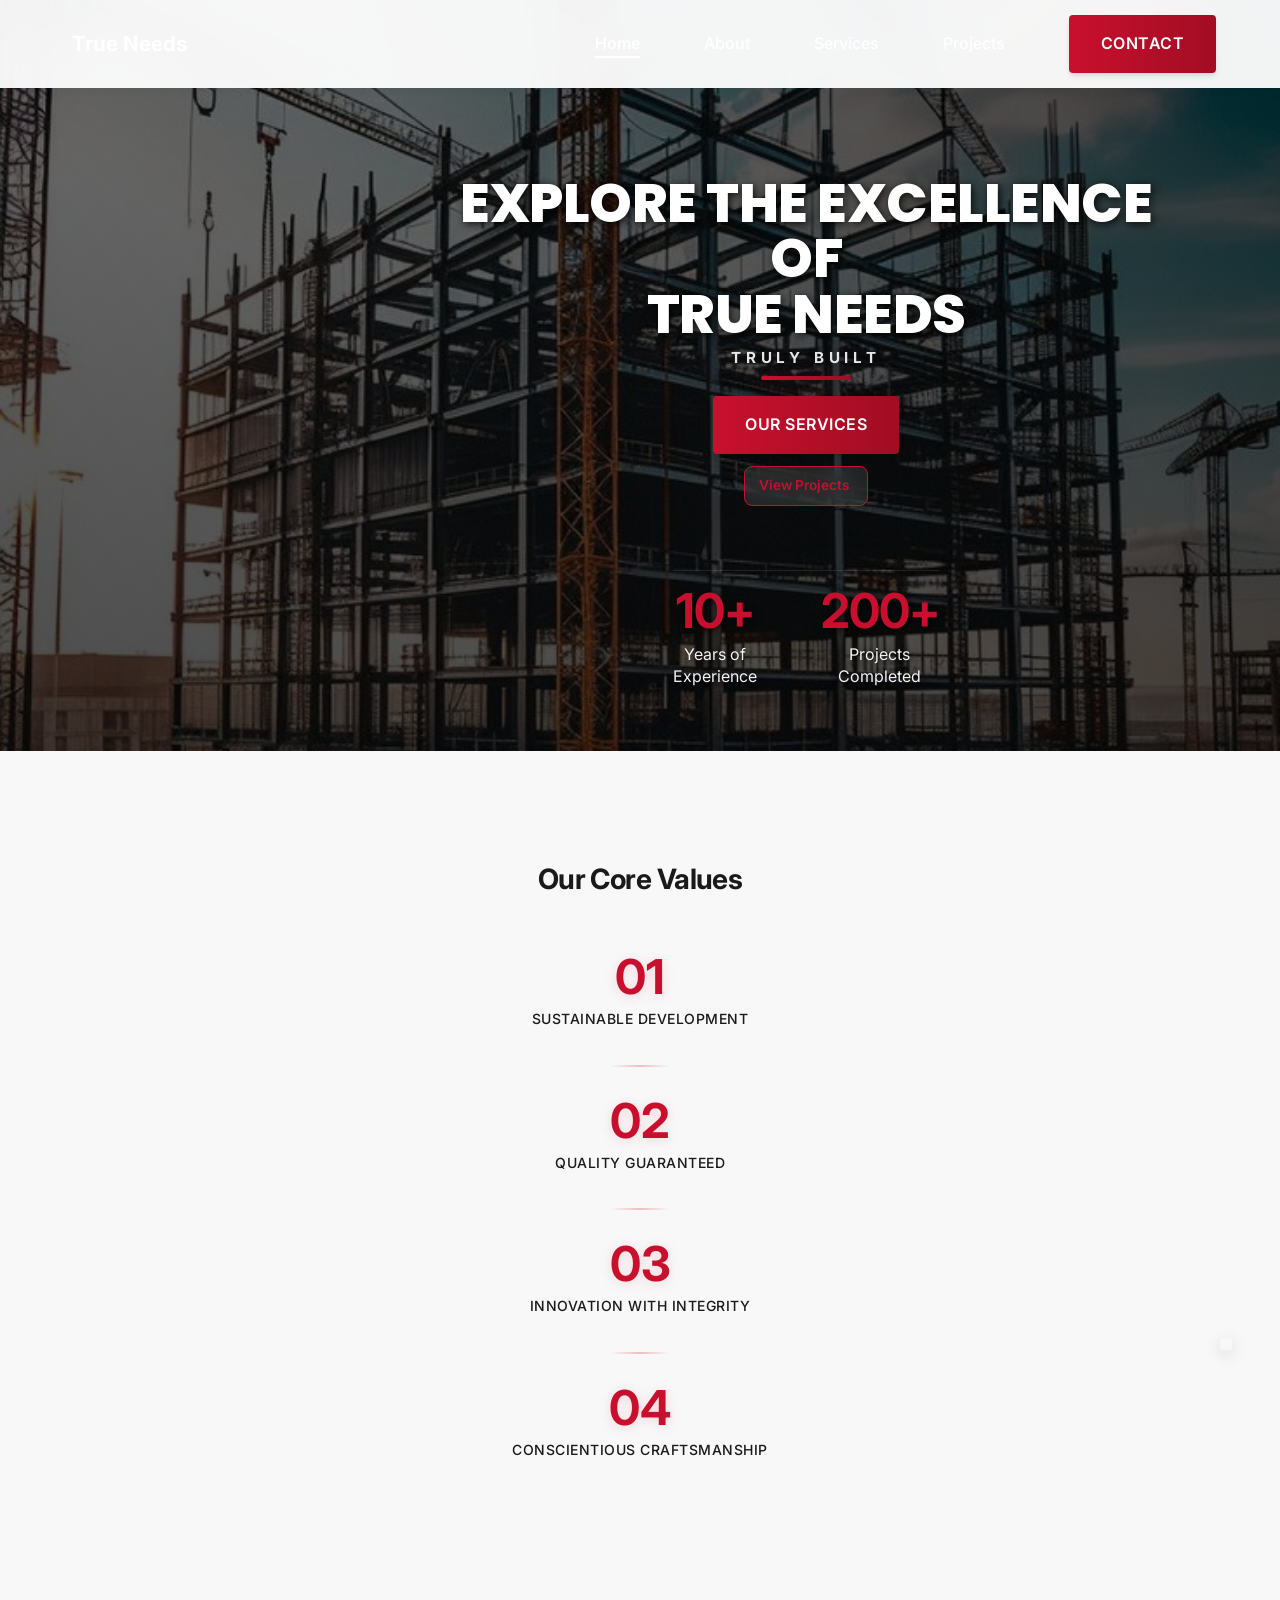
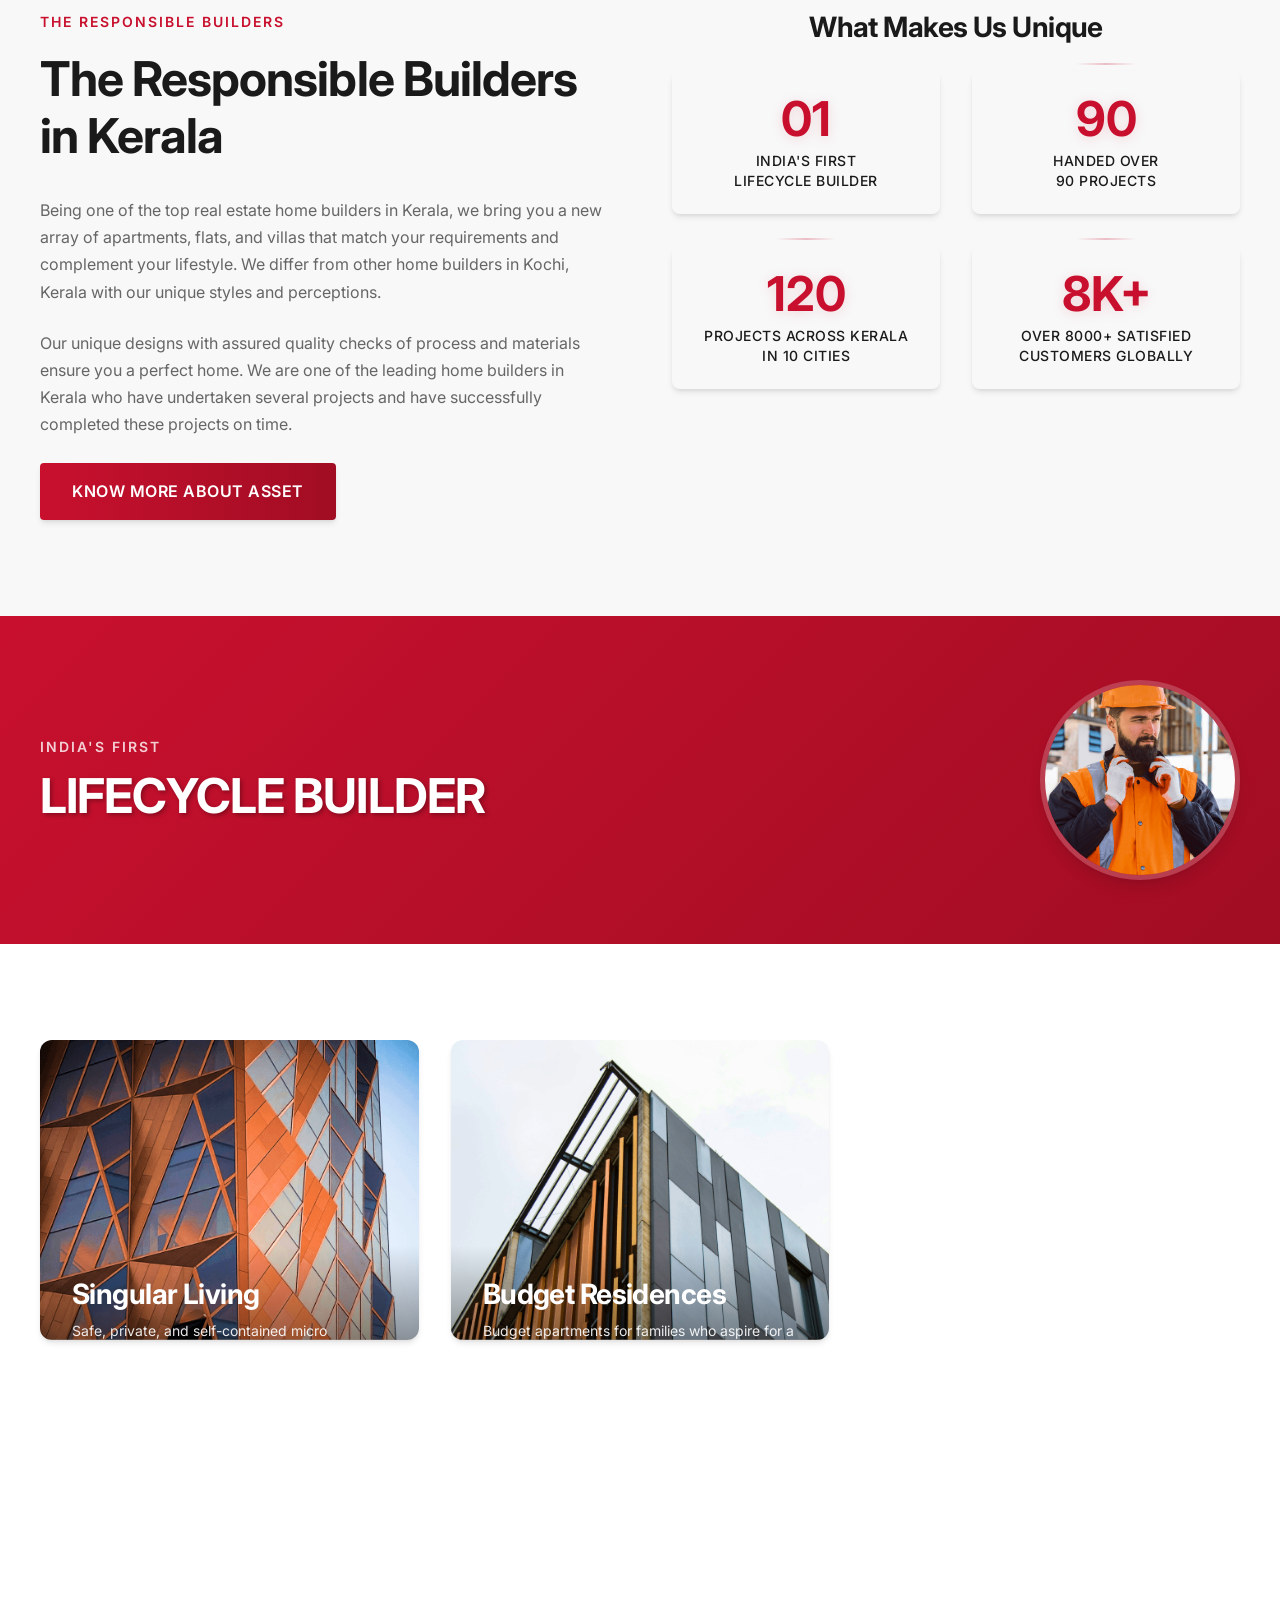
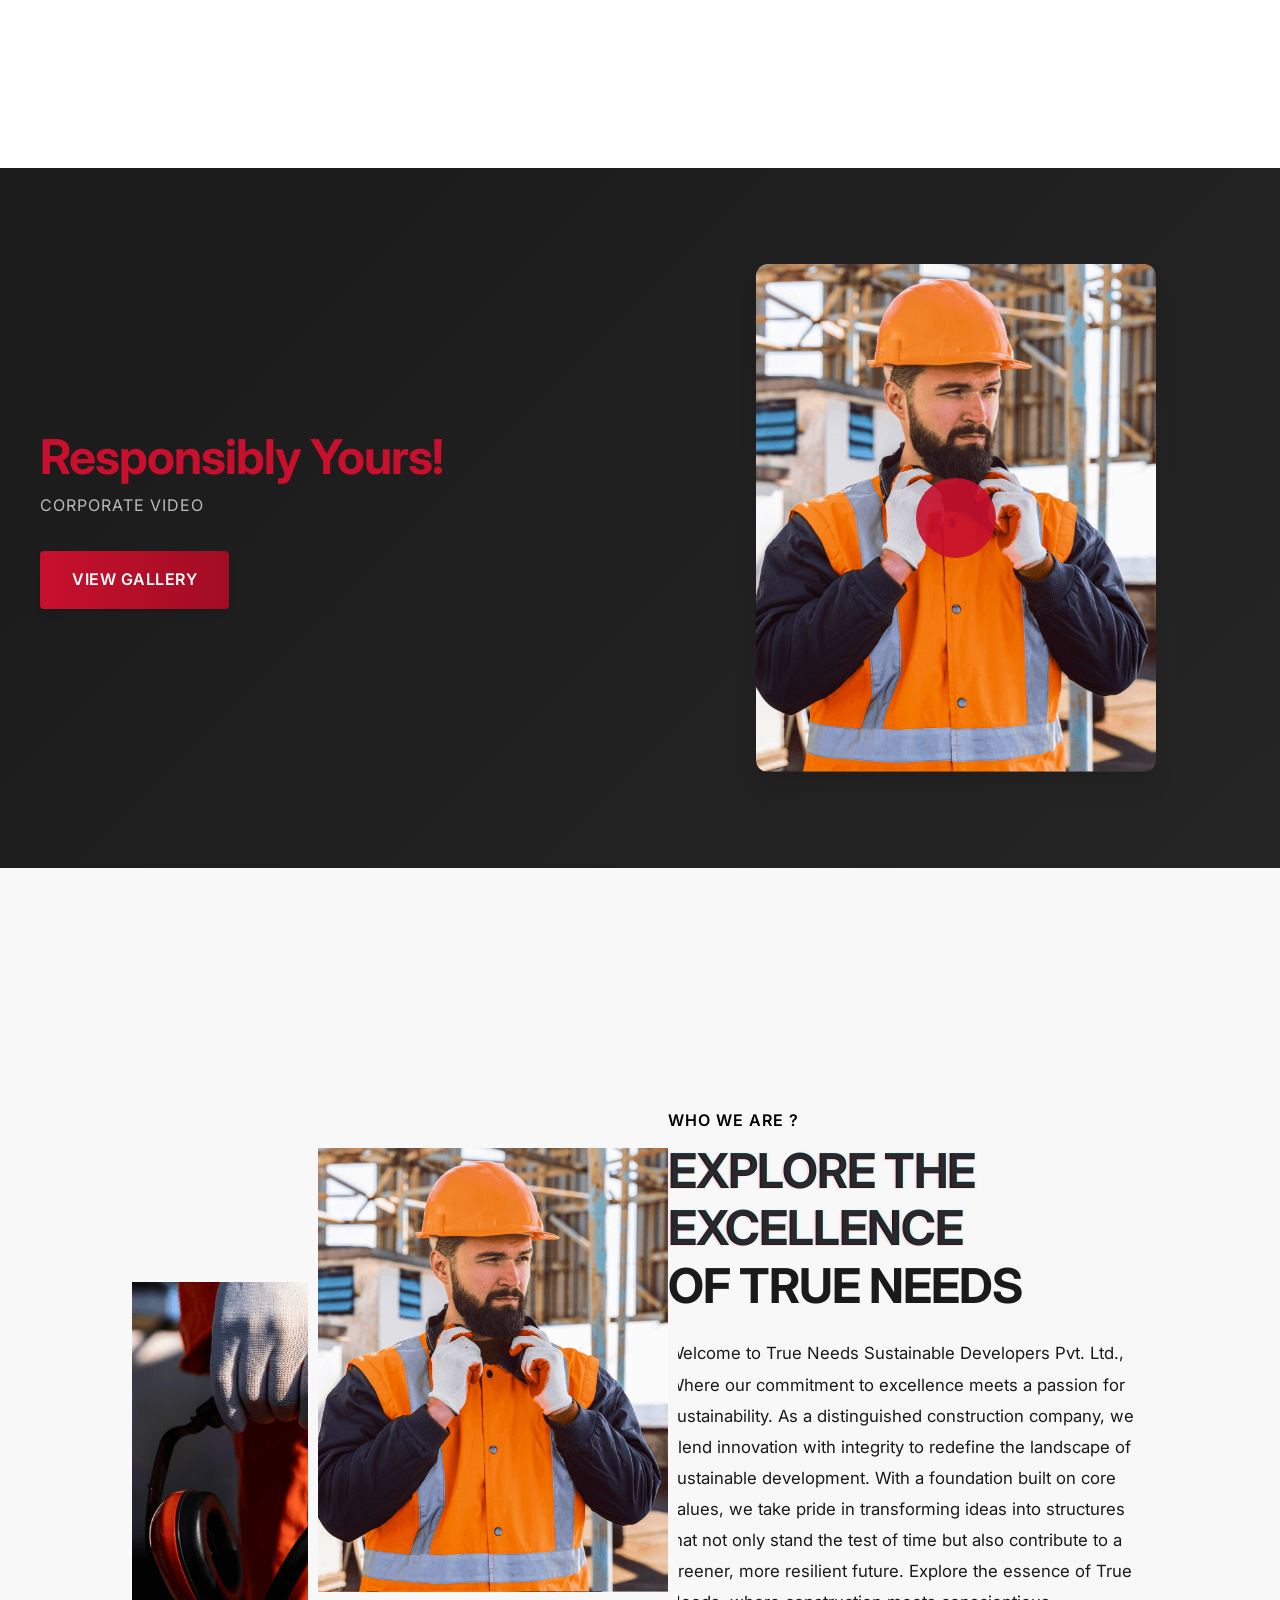
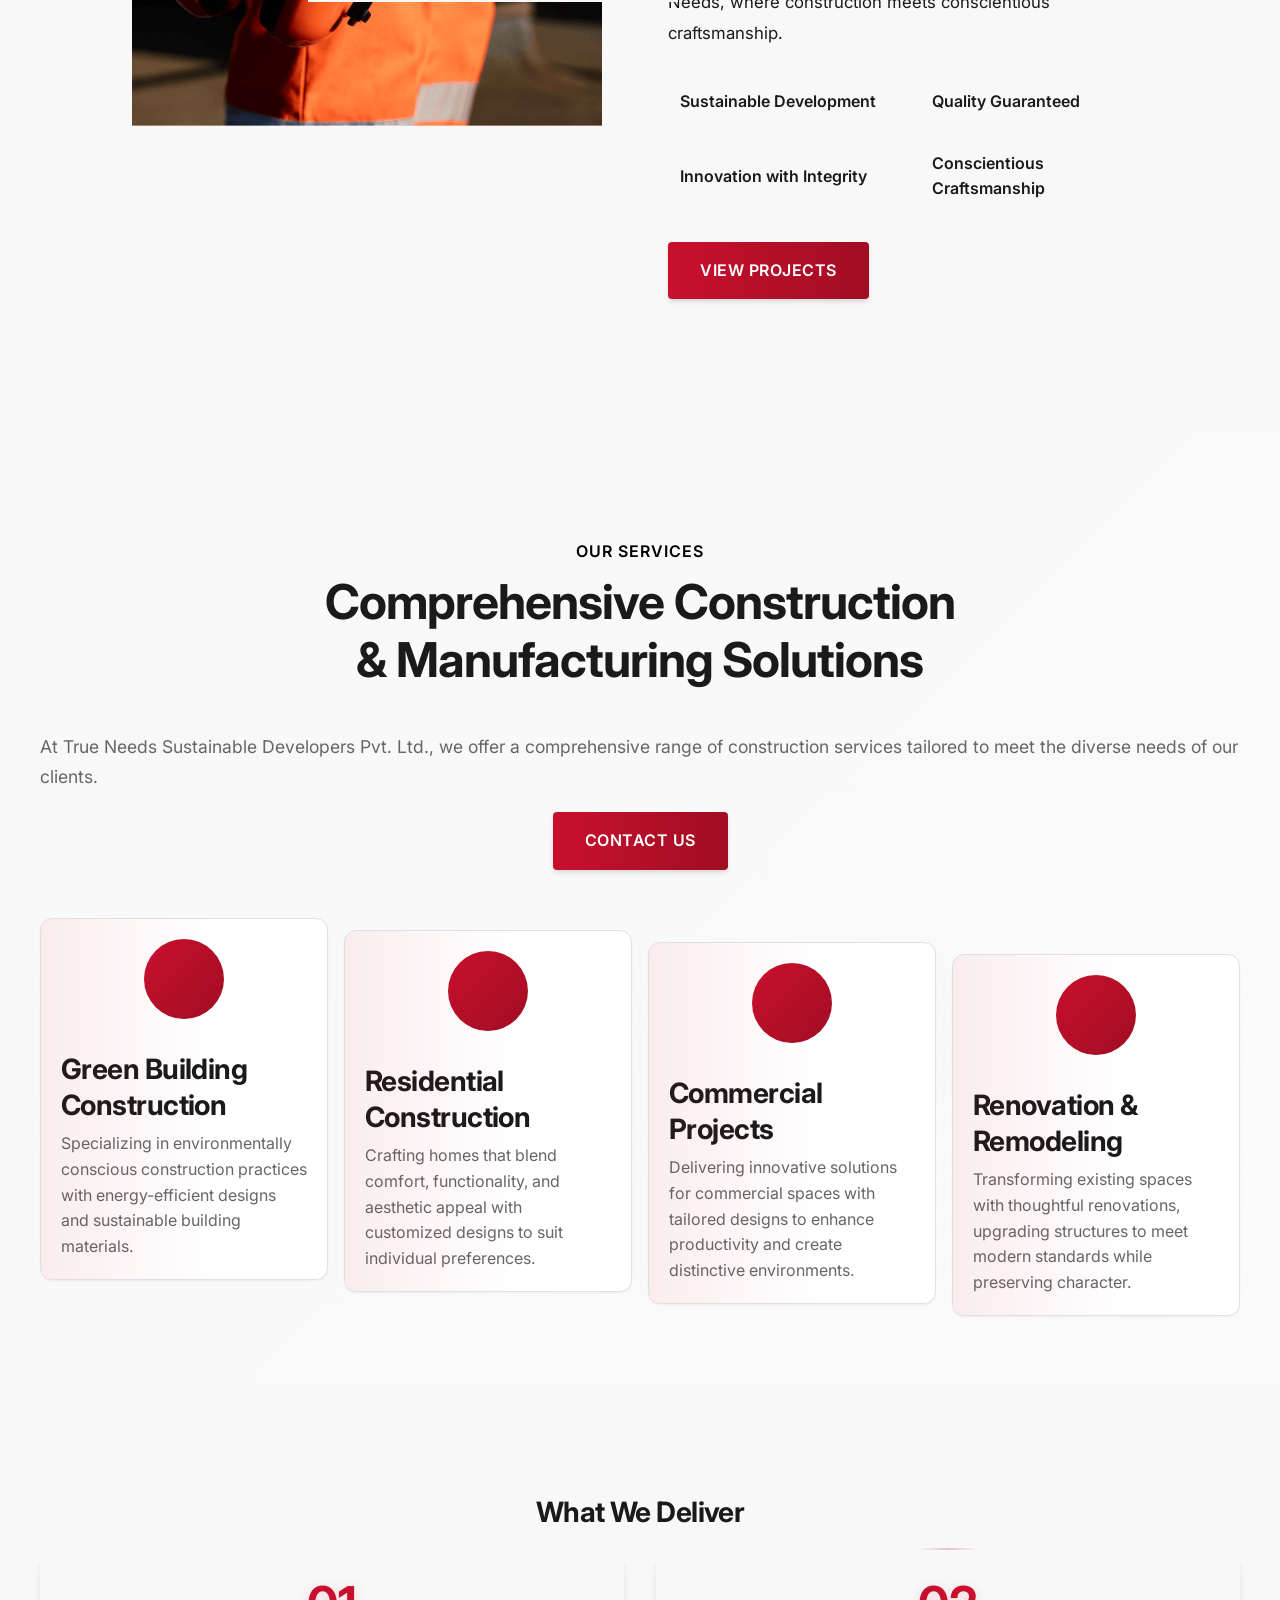
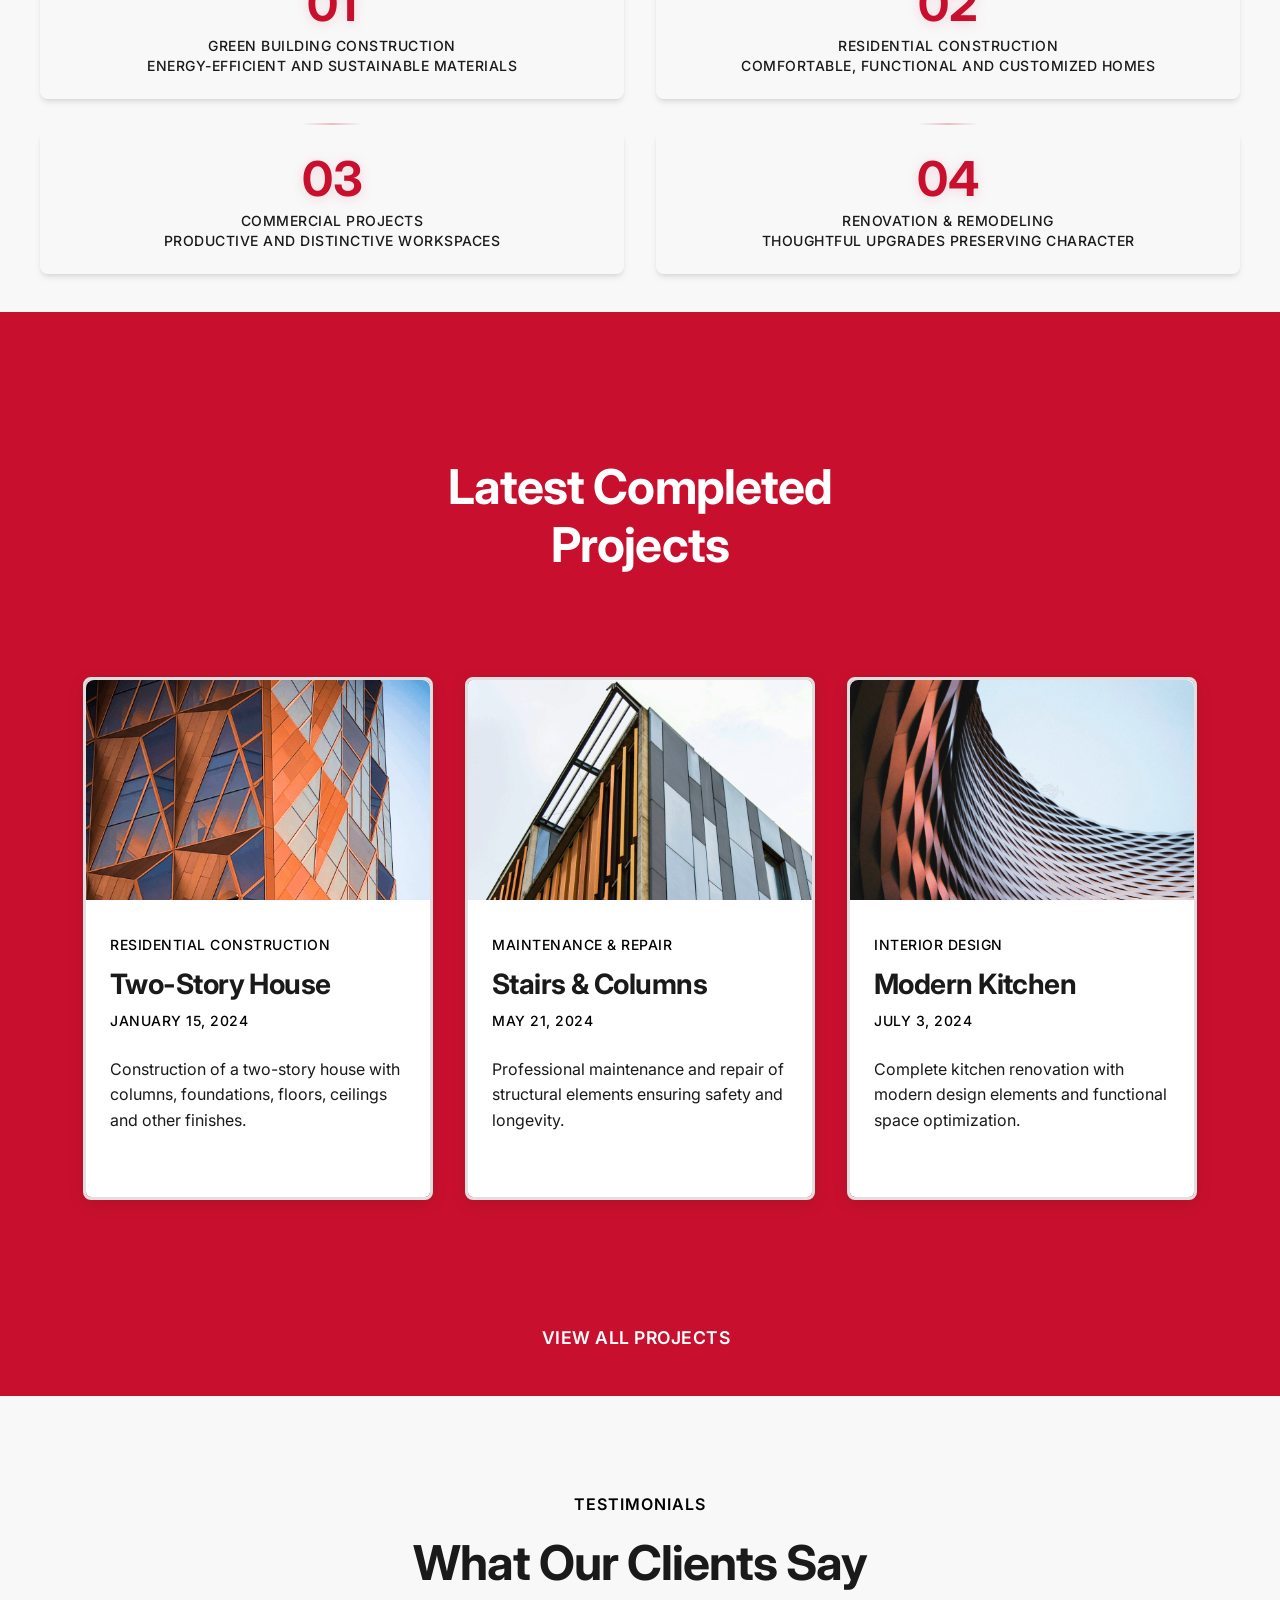
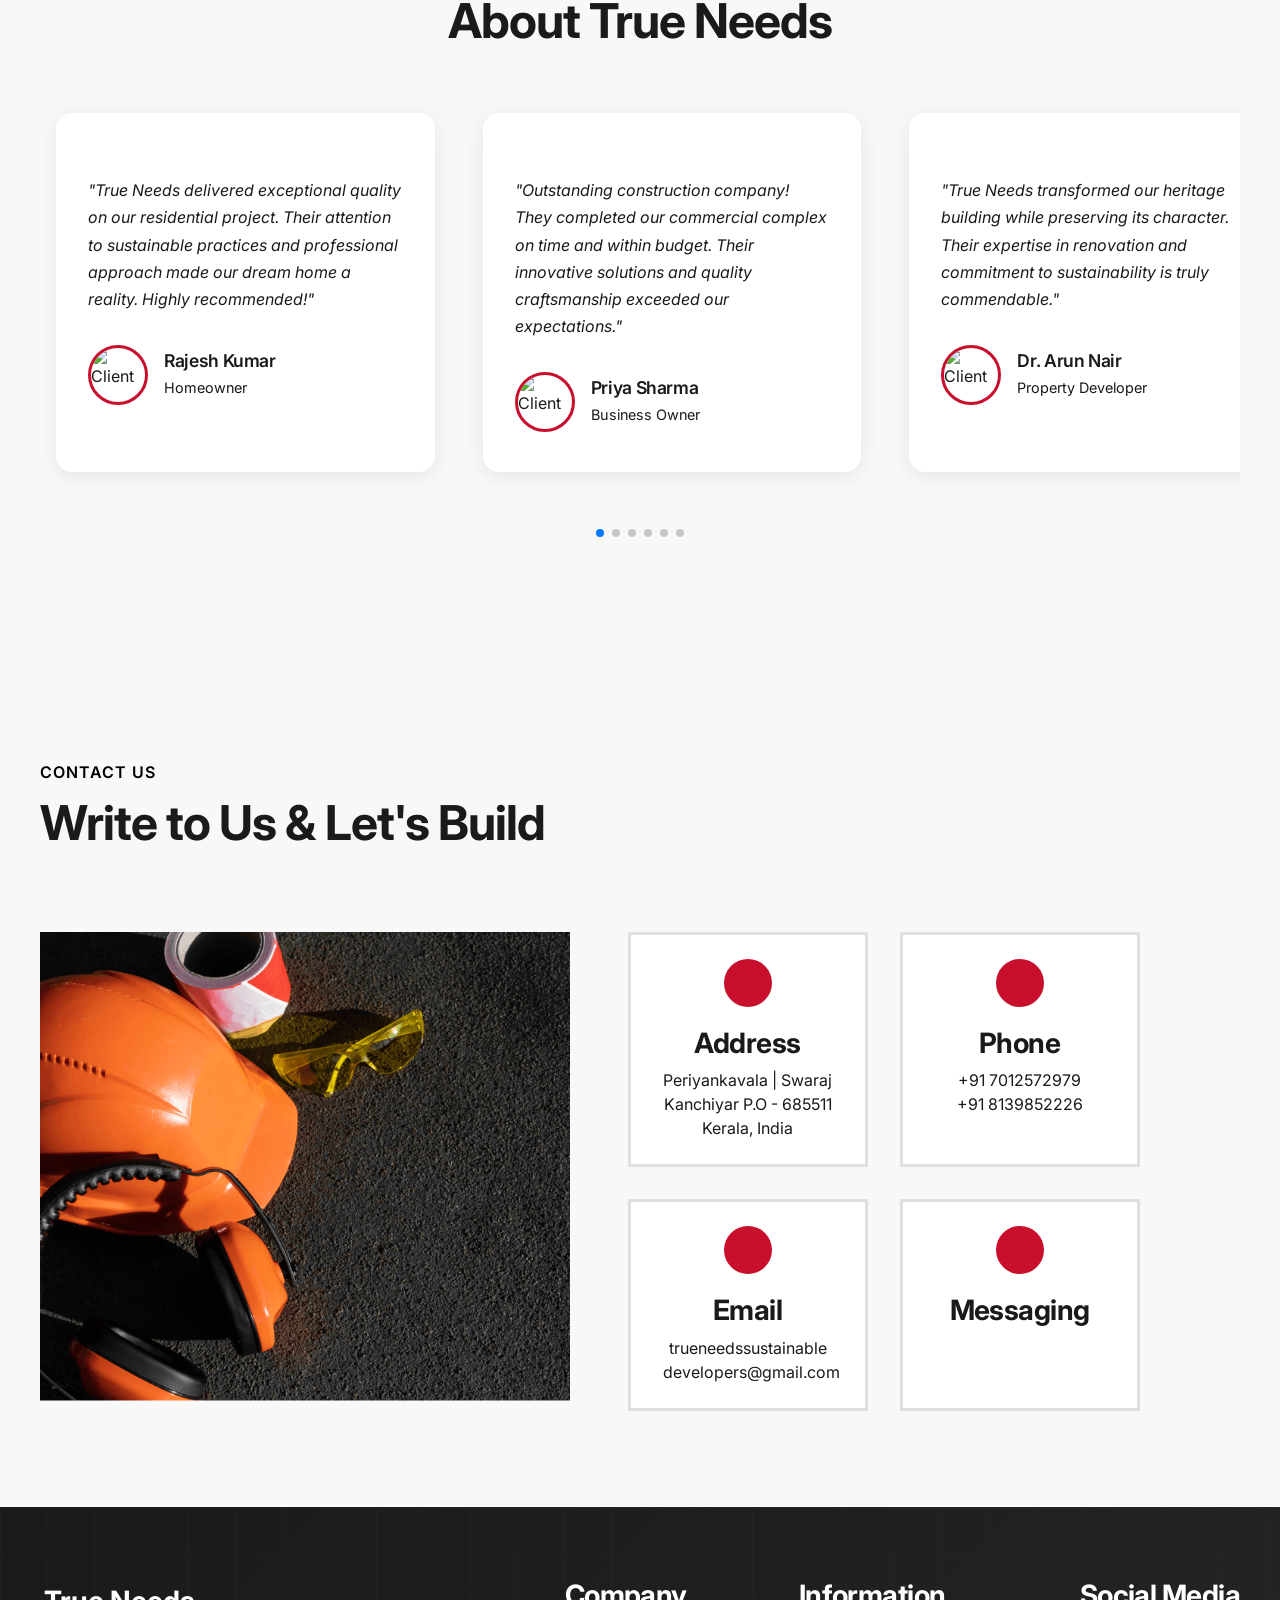
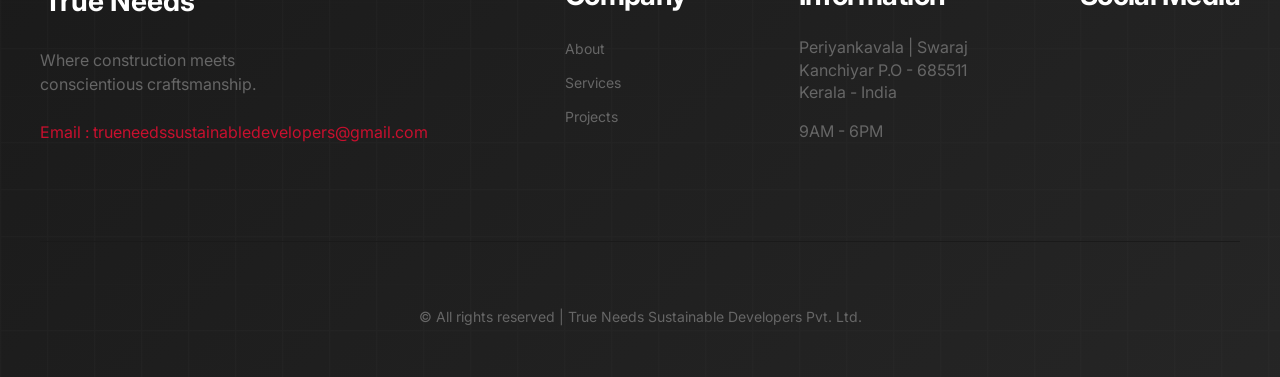
==== index.html @ 9e420618 "updates" ====
<!DOCTYPE html>
<html lang="en">
  <head>
    <meta charset="UTF-8" />
    <meta name="viewport" content="width=device-width, initial-scale=1.0" />

    <!--=============== FAVICON ===============-->
    <link
      rel="shortcut icon"
      href="assets/img/favicon.png"
      type="image/x-icon" />

    <!--=============== REMIXICONS ===============-->
    <link
      rel="stylesheet"
      href="https://cdnjs.cloudflare.com/ajax/libs/remixicon/4.2.0/remixicon.css" />

    <!--=============== SWIPER CSS ===============-->
    <link rel="stylesheet" href="assets/css/swiper-bundle.min.css" />

    <!--=============== CSS ===============-->
    <link rel="stylesheet" href="assets/css/styles.css" />

    <title>True Needs - Sustainable Construction</title>
  </head>
  <body>
    <!--==================== HEADER ====================-->
    <header class="header" id="header">
      <nav class="nav container">
        <a href="#" class="nav__logo">
          <i class="ri-building-3-line"></i>
          <span>True Needs</span>
        </a>

        <div class="nav__menu" id="nav-menu">
          <ul class="nav__list">
            <li>
              <a href="#home" class="nav__link">Home</a>
            </li>

            <li>
              <a href="#about" class="nav__link">About</a>
            </li>

            <li>
              <a href="#services" class="nav__link">Services</a>
            </li>

            <li>
              <a href="#projects" class="nav__link">Projects</a>
            </li>

            <li>
              <a href="#contact" class="nav__link button">Contact</a>
            </li>
          </ul>

          <!-- Close Button -->
          <div class="nav__close" id="nav-close">
            <i class="ri-close-large-line"></i>
          </div>
        </div>

        <!-- Toggle button -->
        <div class="nav__toggle" id="nav-toggle">
          <i class="ri-apps-2-line"></i>
        </div>
      </nav>
    </header>

    <!--==================== MAIN ====================-->
    <main class="main">
      <!--==================== HOME ====================-->
      <section class="home section" id="home">
        <!-- Background Slideshow -->
        <div class="home__slideshow">
          <div class="home__slide active"></div>
          <div class="home__slide"></div>
        </div>
        
        <div class="home__container container grid">
          <div class="home__content grid">
            <div class="home__data">
              <h1 class="home__title animate-fadeInUp">
                <span class="nowrap">EXPLORE THE EXCELLENCE</span> <br />
                OF <br />
                TRUE NEEDS <br />
                <span class="home__motto">TRULY BUILT</span>
              </h1>
              <div class="home__divider"></div>

              <div class="home__buttons animate-fadeInUp">
                <a href="#services" class="button">Our Services</a>

                <a href="#projects" class="button__link button__link--small">
                  <span>View Projects</span>
                  <i class="ri-arrow-right-line"></i>
                </a>
              </div>
            </div>

            <div class="home__info animate-fadeInUp">
              <div>
                <h3 class="home__info-title">10+</h3>
                <p class="home__info-description">Years of<br />Experience</p>
              </div>

              <div>
                <h3 class="home__info-title">200+</h3>
                <p class="home__info-description">
                  Projects <br />
                  Completed
                </p>
              </div>
            </div>
          </div>
          
        </div>
      </section>

      <!--==================== CORE VALUES (STACKED LIKE STATS) ====================-->
      <section class="values section">
        <div class="responsible__stats container">
          <h3 class="responsible__stats-title">Our Core Values</h3>
          <div class="responsible__stats-grid values__grid">
            <div class="responsible__stat-item">
              <span class="responsible__stat-number">01</span>
              <p class="responsible__stat-text">SUSTAINABLE DEVELOPMENT</p>
            </div>
            <div class="responsible__stat-item">
              <span class="responsible__stat-number">02</span>
              <p class="responsible__stat-text">QUALITY GUARANTEED</p>
            </div>
            <div class="responsible__stat-item">
              <span class="responsible__stat-number">03</span>
              <p class="responsible__stat-text">INNOVATION WITH INTEGRITY</p>
            </div>
            <div class="responsible__stat-item">
              <span class="responsible__stat-number">04</span>
              <p class="responsible__stat-text">CONSCIENTIOUS CRAFTSMANSHIP</p>
            </div>
          </div>
        </div>
      </section>

      <!--==================== RESPONSIBLE BUILDERS ====================-->
      <section class="responsible section" id="responsible">
        <div class="responsible__container container">
          <div class="responsible__header">
            <span class="section__subtitle">THE RESPONSIBLE BUILDERS</span>
            <h2 class="section__title">
              The Responsible Builders in Kerala
            </h2>
            <p class="responsible__description">
              Being one of the top real estate home builders in Kerala, we bring you a new array of apartments, flats, and villas that match your requirements and complement your lifestyle. We differ from other home builders in Kochi, Kerala with our unique styles and perceptions.
            </p>
            <p class="responsible__description">
              Our unique designs with assured quality checks of process and materials ensure you a perfect home. We are one of the leading home builders in Kerala who have undertaken several projects and have successfully completed these projects on time.
            </p>
            <a href="#about" class="button">Know More About Asset</a>
          </div>
          
          <div class="responsible__stats">
            <h3 class="responsible__stats-title">What Makes Us Unique</h3>
            <div class="responsible__stats-grid">
              <div class="responsible__stat-item">
                <span class="responsible__stat-number">01</span>
                <p class="responsible__stat-text">INDIA'S FIRST<br>LIFECYCLE BUILDER</p>
              </div>
              <div class="responsible__stat-item">
                <span class="responsible__stat-number">90</span>
                <p class="responsible__stat-text">HANDED OVER<br>90 PROJECTS</p>
              </div>
              <div class="responsible__stat-item">
                <span class="responsible__stat-number">120</span>
                <p class="responsible__stat-text">PROJECTS ACROSS KERALA<br>IN 10 CITIES</p>
              </div>
              <div class="responsible__stat-item">
                <span class="responsible__stat-number">8K+</span>
                <p class="responsible__stat-text">OVER 8000+ SATISFIED<br>CUSTOMERS GLOBALLY</p>
              </div>
            </div>
          </div>
        </div>
      </section>

      <!--==================== LIFECYCLE BANNER ====================-->
      <section class="lifecycle section">
        <div class="lifecycle__container container">
          <div class="lifecycle__content">
            <div class="lifecycle__text">
              <span class="lifecycle__label">INDIA'S FIRST</span>
              <h2 class="lifecycle__title">LIFECYCLE BUILDER</h2>
            </div>
            <div class="lifecycle__image">
              <img src="assets/img/about-img-1.png" alt="Lifecycle Builder" class="lifecycle__img">
            </div>
          </div>
        </div>
      </section>

      <!--==================== PROJECT CATEGORIES ====================-->
      <section class="categories section" id="categories">
        <div class="categories__container container grid">
          <article class="categories__card">
            <div class="categories__image">
              <img src="assets/img/projects-img-1.png" alt="Singular Living" class="categories__img">
              <div class="categories__overlay">
                <h3 class="categories__title">Singular Living</h3>
                <p class="categories__subtitle">Safe, private, and self-contained micro apartments for single residents</p>
                <a href="#projects" class="categories__button">View Projects</a>
              </div>
            </div>
          </article>

          <article class="categories__card">
            <div class="categories__image">
              <img src="assets/img/projects-img-2.png" alt="Budget Residences" class="categories__img">
              <div class="categories__overlay">
                <h3 class="categories__title">Budget Residences</h3>
                <p class="categories__subtitle">Budget apartments for families who aspire for a better living environment</p>
                <a href="#projects" class="categories__button">View Projects</a>
              </div>
            </div>
          </article>

          <article class="categories__card">
            <div class="categories__image">
              <img src="assets/img/projects-img-3.png" alt="Luxury Residences" class="categories__img">
              <div class="categories__overlay">
                <h3 class="categories__title">Luxury Residences</h3>
                <p class="categories__subtitle">Exotic Luxury Residences for achievers to upgrade to a charming lifestyle</p>
                <a href="#projects" class="categories__button">View Projects</a>
              </div>
            </div>
          </article>

          <article class="categories__card">
            <div class="categories__image">
              <img src="assets/img/about-img-2.png" alt="Senior Living" class="categories__img">
              <div class="categories__overlay">
                <h3 class="categories__title">Senior Living</h3>
                <p class="categories__subtitle">Senior Residences for those who believe that retiring doesn't mean retiring from life</p>
                <a href="#projects" class="categories__button">View Projects</a>
              </div>
            </div>
          </article>
        </div>
      </section>

      <!--==================== CORPORATE VIDEO ====================-->
      <section class="corporate-video section">
        <div class="corporate-video__container container">
          <div class="corporate-video__content">
            <div class="corporate-video__text">
              <h2 class="corporate-video__title">Responsibly Yours!</h2>
              <p class="corporate-video__subtitle">Corporate Video</p>
              <a href="#" class="button corporate-video__button">View Gallery</a>
            </div>
            <div class="corporate-video__image">
              <img src="assets/img/about-img-1.png" alt="Corporate Video" class="corporate-video__img">
              <div class="corporate-video__play">
                <i class="ri-play-circle-fill"></i>
              </div>
            </div>
          </div>
        </div>
      </section>

      <!--==================== ABOUT ====================-->
      <section class="about section" id="about">
        <div class="about__container container grid">
          <div class="about__data">
            <span class="section__subtitle">WHO WE ARE ?</span>
            <h2 class="section__title glitch-text" data-text="EXPLORE THE EXCELLENCE">
              EXPLORE THE EXCELLENCE <br />
              OF TRUE NEEDS
            </h2>

            <p class="about__description">
              Welcome to True Needs Sustainable Developers Pvt. Ltd., Where our commitment 
              to excellence meets a passion for sustainability. As a distinguished construction 
              company, we blend innovation with integrity to redefine the landscape of 
              sustainable development. With a foundation built on core values, we take pride 
              in transforming ideas into structures that not only stand the test of time but also 
              contribute to a greener, more resilient future. Explore the essence of True 
              Needs, where construction meets conscientious craftsmanship.
            </p>

            <ul class="about__list grid">
              <li class="about__list-item">
                <i class="ri-checkbox-circle-line"></i>
                <span>Sustainable Development</span>
              </li>

              <li class="about__list-item">
                <i class="ri-checkbox-circle-line"></i>
                <span>Quality Guaranteed</span>
              </li>

              <li class="about__list-item">
                <i class="ri-checkbox-circle-line"></i>
                <span>Innovation with Integrity</span>
              </li>

              <li class="about__list-item">
                <i class="ri-checkbox-circle-line"></i>
                <span>Conscientious Craftsmanship</span>
              </li>
            </ul>

            <a href="#projects" class="button">View Projects</a>
          </div>

          <div class="about__images">
            <img
              src="assets/img/about-img-1.png"
              alt="image"
              class="about__img-1" />
            <img
              src="assets/img/about-img-2.png"
              alt="image"
              class="about__img-2" />
          </div>
        </div>
      </section>

      <!--==================== SERVICES ====================-->
      <section class="services section services--ladder" id="services">
        <div class="services__container container">
          <div class="services__header">
            <div class="services__heading">
              <span class="section__subtitle">OUR SERVICES</span>
              <h2 class="section__title">Comprehensive Construction <br />& Manufacturing Solutions</h2>
            </div>
            <p class="services__description">At True Needs Sustainable Developers Pvt. Ltd., we offer a comprehensive range of construction services tailored to meet the diverse needs of our clients.</p>
            <a href="#contact" class="button">Contact Us</a>
          </div>

          <div class="services__grid">
            <article class="services__card hover-raise tilt shine">
              <div class="services__icon"><i class="ri-leaf-line"></i></div>
              <h3 class="services__title">Green Building <br />Construction</h3>
              <p>Specializing in environmentally conscious construction practices with energy-efficient designs and sustainable building materials.</p>
            </article>

            <article class="services__card hover-raise tilt shine">
              <div class="services__icon"><i class="ri-building-line"></i></div>
              <h3 class="services__title">Residential <br />Construction</h3>
              <p>Crafting homes that blend comfort, functionality, and aesthetic appeal with customized designs to suit individual preferences.</p>
            </article>

            <article class="services__card hover-raise tilt shine">
              <div class="services__icon"><i class="ri-office-building-line"></i></div>
              <h3 class="services__title">Commercial <br />Projects</h3>
              <p>Delivering innovative solutions for commercial spaces with tailored designs to enhance productivity and create distinctive environments.</p>
            </article>

            <article class="services__card hover-raise tilt shine">
              <div class="services__icon"><i class="ri-tools-line"></i></div>
              <h3 class="services__title">Renovation & <br />Remodeling</h3>
              <p>Transforming existing spaces with thoughtful renovations, upgrading structures to meet modern standards while preserving character.</p>
            </article>
          </div>
        </div>
      </section>

      <!--==================== SERVICE HIGHLIGHTS ====================-->
      <section class="service-highlights section">
        <div class="responsible__stats container">
          <h3 class="responsible__stats-title">What We Deliver</h3>
          <div class="responsible__stats-grid">
            <div class="responsible__stat-item hover-raise">
              <span class="responsible__stat-number">01</span>
              <p class="responsible__stat-text">GREEN BUILDING CONSTRUCTION<br>Energy-efficient and sustainable materials</p>
            </div>
            <div class="responsible__stat-item hover-raise">
              <span class="responsible__stat-number">02</span>
              <p class="responsible__stat-text">RESIDENTIAL CONSTRUCTION<br>Comfortable, functional and customized homes</p>
            </div>
            <div class="responsible__stat-item hover-raise">
              <span class="responsible__stat-number">03</span>
              <p class="responsible__stat-text">COMMERCIAL PROJECTS<br>Productive and distinctive workspaces</p>
            </div>
            <div class="responsible__stat-item hover-raise">
              <span class="responsible__stat-number">04</span>
              <p class="responsible__stat-text">RENOVATION & REMODELING<br>Thoughtful upgrades preserving character</p>
            </div>
          </div>
        </div>
      </section>

      <!--==================== PROJECTS ====================-->
      <section class="projects section" id="projects">
        <span class="section__subtitle">OUR PROJECTS</span>

        <h2 class="section__title">
          Latest Completed <br />
          Projects
        </h2>

        <div class="projects__container container grid">
          <article class="projects__card">
            <img
              src="assets/img/projects-img-1.png"
              alt="image"
              class="projects__img" />

            <div class="projects__data">
              <span>Residential Construction</span>
              <h2 class="projects__title">Two-Story House</h2>
              <span class="projects__date">January 15, 2024</span>

              <p>
                Construction of a two-story house with columns, foundations, 
                floors, ceilings and other finishes.
              </p>
            </div>
          </article>

          <article class="projects__card">
            <img
              src="assets/img/projects-img-2.png"
              alt="image"
              class="projects__img" />

            <div class="projects__data">
              <span>Maintenance & Repair</span>
              <h2 class="projects__title">Stairs & Columns</h2>
              <span class="projects__date">May 21, 2024</span>

              <p>
                Professional maintenance and repair of structural elements 
                ensuring safety and longevity.
              </p>
            </div>
          </article>

          <article class="projects__card">
            <img
              src="assets/img/projects-img-3.png"
              alt="image"
              class="projects__img" />

            <div class="projects__data">
              <span>Interior Design</span>
              <h2 class="projects__title">Modern Kitchen</h2>
              <span class="projects__date">July 3, 2024</span>

              <p>
                Complete kitchen renovation with modern design elements 
                and functional space optimization.
              </p>
            </div>
          </article>
        </div>

        <div class="projects__more">
          <a href="projects.html" class="projects__view-all">
            View All Projects <i class="ri-arrow-right-line"></i>
          </a>
        </div>
      </section>

      <!--==================== TESTIMONIALS ====================-->
      <section class="testimonials section">
        <div class="container">
          <span class="section__subtitle">TESTIMONIALS</span>
          <h2 class="section__title">
            What Our Clients Say <br />
            About True Needs
          </h2>

          <div class="testimonials__container swiper">
            <div class="swiper-wrapper">
              <article class="testimonial__card swiper-slide">
                <div class="testimonial__content">
                  <div class="testimonial__stars">
                    <i class="ri-star-fill"></i>
                    <i class="ri-star-fill"></i>
                    <i class="ri-star-fill"></i>
                    <i class="ri-star-fill"></i>
                    <i class="ri-star-fill"></i>
                  </div>
                  
                  <p class="testimonial__text">
                    "True Needs delivered exceptional quality on our residential project. Their attention to sustainable practices and professional approach made our dream home a reality. Highly recommended!"
                  </p>
                  
                  <div class="testimonial__author">
                    <img src="assets/img/testimonial-1.jpg" alt="Client" class="testimonial__img">
                    <div class="testimonial__info">
                      <h3 class="testimonial__name">Rajesh Kumar</h3>
                      <span class="testimonial__position">Homeowner</span>
                    </div>
                  </div>
                </div>
              </article>

              <article class="testimonial__card swiper-slide">
                <div class="testimonial__content">
                  <div class="testimonial__stars">
                    <i class="ri-star-fill"></i>
                    <i class="ri-star-fill"></i>
                    <i class="ri-star-fill"></i>
                    <i class="ri-star-fill"></i>
                    <i class="ri-star-fill"></i>
                  </div>
                  
                  <p class="testimonial__text">
                    "Outstanding construction company! They completed our commercial complex on time and within budget. Their innovative solutions and quality craftsmanship exceeded our expectations."
                  </p>
                  
                  <div class="testimonial__author">
                    <img src="assets/img/testimonial-2.jpg" alt="Client" class="testimonial__img">
                    <div class="testimonial__info">
                      <h3 class="testimonial__name">Priya Sharma</h3>
                      <span class="testimonial__position">Business Owner</span>
                    </div>
                  </div>
                </div>
              </article>

              <article class="testimonial__card swiper-slide">
                <div class="testimonial__content">
                  <div class="testimonial__stars">
                    <i class="ri-star-fill"></i>
                    <i class="ri-star-fill"></i>
                    <i class="ri-star-fill"></i>
                    <i class="ri-star-fill"></i>
                    <i class="ri-star-fill"></i>
                  </div>
                  
                  <p class="testimonial__text">
                    "True Needs transformed our heritage building while preserving its character. Their expertise in renovation and commitment to sustainability is truly commendable."
                  </p>
                  
                  <div class="testimonial__author">
                    <img src="assets/img/testimonial-3.jpg" alt="Client" class="testimonial__img">
                    <div class="testimonial__info">
                      <h3 class="testimonial__name">Dr. Arun Nair</h3>
                      <span class="testimonial__position">Property Developer</span>
                    </div>
                  </div>
                </div>
              </article>

              <article class="testimonial__card swiper-slide">
                <div class="testimonial__content">
                  <div class="testimonial__stars">
                    <i class="ri-star-fill"></i>
                    <i class="ri-star-fill"></i>
                    <i class="ri-star-fill"></i>
                    <i class="ri-star-fill"></i>
                    <i class="ri-star-fill"></i>
                  </div>
                  
                  <p class="testimonial__text">
                    "Working with True Needs was a fantastic experience. Their team's professionalism and expertise in green building construction helped us achieve our sustainability goals while staying within budget."
                  </p>
                  
                  <div class="testimonial__author">
                    <img src="assets/img/testimonial-4.jpg" alt="Client" class="testimonial__img">
                    <div class="testimonial__info">
                      <h3 class="testimonial__name">Kavitha Menon</h3>
                      <span class="testimonial__position">Architect</span>
                    </div>
                  </div>
                </div>
              </article>

              <article class="testimonial__card swiper-slide">
                <div class="testimonial__content">
                  <div class="testimonial__stars">
                    <i class="ri-star-fill"></i>
                    <i class="ri-star-fill"></i>
                    <i class="ri-star-fill"></i>
                    <i class="ri-star-fill"></i>
                    <i class="ri-star-fill"></i>
                  </div>
                  
                  <p class="testimonial__text">
                    "Excellent infrastructure development project! True Needs completed our bridge construction ahead of schedule with outstanding quality. Their engineering solutions are top-notch."
                  </p>
                  
                  <div class="testimonial__author">
                    <img src="assets/img/testimonial-5.jpg" alt="Client" class="testimonial__img">
                    <div class="testimonial__info">
                      <h3 class="testimonial__name">Engineer Suresh</h3>
                      <span class="testimonial__position">Civil Engineer</span>
                    </div>
                  </div>
                </div>
              </article>

              <article class="testimonial__card swiper-slide">
                <div class="testimonial__content">
                  <div class="testimonial__stars">
                    <i class="ri-star-fill"></i>
                    <i class="ri-star-fill"></i>
                    <i class="ri-star-fill"></i>
                    <i class="ri-star-fill"></i>
                    <i class="ri-star-fill"></i>
                  </div>
                  
                  <p class="testimonial__text">
                    "True Needs handled our office renovation project beautifully. Their interior design team created a modern workspace that perfectly reflects our company culture. Highly satisfied with the results!"
                  </p>
                  
                  <div class="testimonial__author">
                    <img src="assets/img/testimonial-6.jpg" alt="Client" class="testimonial__img">
                    <div class="testimonial__info">
                      <h3 class="testimonial__name">Maya Joseph</h3>
                      <span class="testimonial__position">Office Manager</span>
                    </div>
                  </div>
                </div>
              </article>
            </div>

            <!-- Pagination -->
            <div class="swiper-pagination"></div>
          </div>
        </div>
      </section>

      <!--==================== CONTACT ====================-->
      <section class="contact section" id="contact">
        <div class="container">
          <span class="section__subtitle">CONTACT US</span>
          <h2 class="section__title">Write to Us & Let's Build</h2>

          <div class="contact__container grid">
            <img
              src="assets/img/contact-img.png"
              alt="image"
              class="contact__img" />

            <div class="contact__data grid">
              <div class="contact__card">
                <div class="contact__icon">
                  <i class="ri-map-pin-2-line"></i>
                </div>

                <h3 class="contact__title">Address</h3>
                <address class="contact__info">
                  Periyankavala | Swaraj<br />
                  Kanchiyar P.O - 685511<br />
                  Kerala, India
                </address>
              </div>

              <div class="contact__card">
                <div class="contact__icon">
                  <i class="ri-phone-line"></i>
                </div>

                <h3 class="contact__title">Phone</h3>
                <address class="contact__info">
                  +91 7012572979 <br />
                  +91 8139852226
                </address>
              </div>

              <div class="contact__card">
                <div class="contact__icon">
                  <i class="ri-mail-line"></i>
                </div>

                <h3 class="contact__title">Email</h3>
                <address class="contact__info">
                  trueneedssustainable<br />
                  developers@gmail.com
                </address>
              </div>

              <div class="contact__card">
                <div class="contact__icon">
                  <i class="ri-message-3-line"></i>
                </div>

                <h3 class="contact__title">Messaging</h3>
                <div class="contact__social">
                  <a
                    href="https://api.whatsapp.com/send?phone=917012572979&text=Hello, need more information!"
                    target="_blank"
                    class="contact__social-link">
                    <i class="ri-whatsapp-line"></i>
                  </a>

                  <a
                    href="https://www.messenger.com/"
                    target="_blank"
                    class="contact__social-link">
                    <i class="ri-messenger-line"></i>
                  </a>

                  <a
                    href="https://telegram.org/"
                    target="_blank"
                    class="contact__social-link">
                    <i class="ri-telegram-line"></i>
                  </a>
                </div>
              </div>
            </div>
          </div>
        </div>
      </section>
    </main>

    <!--==================== FOOTER ====================-->
    <footer class="footer">
      <div class="footer__container container grid">
        <div>
          <a href="#" class="footer__logo">
            <i class="ri-building-3-line"></i>
            <span>True Needs</span>
          </a>

          <p class="footer__description">
            Where construction meets <br />
            conscientious craftsmanship.
          </p>

          <address class="footer__email">
            Email : trueneedssustainabledevelopers@gmail.com
          </address>
        </div>

        <div class="footer__content grid">
          <div>
            <h3 class="footer__title">Company</h3>

            <ul class="footer__links">
              <li>
                <a href="#about" class="footer__link">About</a>
              </li>

              <li>
                <a href="#services" class="footer__link">Services</a>
              </li>
              <li>
                <a href="#projects" class="footer__link">Projects</a>
              </li>
            </ul>
          </div>

          <div>
            <h3 class="footer__title">Information</h3>

            <ul class="footer__list">
              <li>
                <address class="footer__info">
                  Periyankavala | Swaraj<br />
                  Kanchiyar P.O - 685511<br />
                  Kerala - India
                </address>
              </li>

              <li>
                <address class="footer__info">9AM - 6PM</address>
              </li>
            </ul>
          </div>

          <div>
            <h3 class="footer__title">Social Media</h3>

            <div class="footer__social">
              <a
                href="https://www.facebook.com/"
                target="-blanck"
                class="footer__social-link"
                ><i class="ri-facebook-circle-line"></i
              ></a>

              <a
                href="https://www.instagram.com/"
                target="-blanck"
                class="footer__social-link"
                ><i class="ri-instagram-line"></i
              ></a>

              <a
                href="https://www.youtube.com/"
                target="-blanck"
                class="footer__social-link"
                ><i class="ri-youtube-line"></i
              ></a>
            </div>
          </div>
        </div>
      </div>

      <span class="footer__copy">
        &#169; All rights reserved | True Needs Sustainable Developers Pvt. Ltd.
      </span>
    </footer>

    <!--========== SCROLL UP ==========-->
    <a href="#" class="scrollup" id="scroll-up">
      <i class="ri-arrow-up-line"></i>
    </a>

    <!--=============== SANITY CLIENT ===============-->
    <script src="https://cdn.jsdelivr.net/npm/@sanity/client@6.4.11/dist/sanityClient.umd.js"></script>

    <!--=============== SANITY CONFIG JS ===============-->
    <script src="assets/js/sanity-config.js"></script>

    <!--=============== SCROLLREVEAL ===============-->
    <script src="assets/js/scrollreveal.min.js"></script>

    <!--=============== SWIPER JS ===============-->
    <script src="assets/js/swiper-bundle.min.js"></script>

    <!--=============== MAIN JS ===============-->
    <script src="assets/js/main.js"></script>

    <!--=============== ENHANCED INTERACTIONS ===============-->
    <script src="assets/js/enhanced-interactions.js"></script>

    <!--=============== HOMEPAGE PROJECTS LOADER ===============-->
    <script>
      // Load featured projects on homepage
      document.addEventListener('DOMContentLoaded', async () => {
        try {
          const featuredProjects = await fetchFeaturedProjects(3);
          
          if (featuredProjects && featuredProjects.length > 0) {
            console.log(`Loaded ${featuredProjects.length} featured projects from Sanity`);
            updateHomepageProjects(featuredProjects);
          }
        } catch (error) {
          console.log('Using static projects on homepage');
        }
      });

      function updateHomepageProjects(projects) {
        const projectCards = document.querySelectorAll('.projects__card');
        
        projects.forEach((project, index) => {
          if (projectCards[index]) {
            const card = projectCards[index];
            const img = card.querySelector('.projects__img');
            const category = card.querySelector('.projects__data span');
            const title = card.querySelector('.projects__title');
            const date = card.querySelector('.projects__date');
            const description = card.querySelector('.projects__data p');
            
            if (img && project.image?.asset?.url) {
              img.src = project.image.asset.url;
              img.alt = project.title;
            }
            
            if (category) category.textContent = project.category || 'Construction';
            if (title) title.textContent = project.title;
            if (date) date.textContent = formatProjectDate(project.date);
            if (description) description.textContent = project.description || 'Professional construction project completed with high quality standards.';
          }
        });
      }

      function formatProjectDate(dateString) {
        if (!dateString) return 'Recent';
        const date = new Date(dateString);
        return date.toLocaleDateString('en-US', { 
          year: 'numeric', 
          month: 'long', 
          day: 'numeric' 
        });
      }
    </script>

    <style>
      /* Enhanced About Section */
      .about {
        padding: 6rem 0;
      }

      .about__container {
        gap: 3.5rem;
        align-items: center;
      }

      .about__data {
        max-width: 680px;
      }

      .about__description {
        margin: 1.5rem 0 2rem 0;
        line-height: 1.85;
        font-size: 1.05rem;
        color: var(--text-color);
        font-family: var(--body-font);
        font-weight: var(--font-regular);
      }

      .about__list {
        grid-template-columns: repeat(2, 1fr);
        gap: 1.25rem 1.5rem;
        margin-bottom: 2rem;
      }

      .about__list-item {
        display: flex;
        align-items: center;
        gap: 0.75rem;
        padding: 0.5rem 0;
      }

      .about__list-item i {
        font-size: 1.25rem;
        color: var(--first-color);
      }

      .about__list-item span {
        font-weight: var(--font-semi-bold);
        color: var(--title-color);
        font-family: var(--subheading-font);
      }

      /* Testimonials Section */
      .testimonials {
        background: var(--body-color);
        padding: 6rem 0;
      }

      .testimonials .section__title {
        text-align: center;
        margin-bottom: 3rem;
        color: var(--title-color);
        font-family: var(--header-font);
        font-weight: var(--font-bold);
      }

      .testimonials .section__subtitle {
        text-align: center;
        display: block;
        margin-bottom: 1rem;
        color: var(--second-color);
        font-family: var(--subheading-font);
        font-weight: var(--font-semi-bold);
        text-transform: uppercase;
        letter-spacing: 1px;
      }

      .testimonial__card {
        background: white;
        padding: 2.5rem 2rem;
        border-radius: 1rem;
        box-shadow: 0 4px 20px rgba(0, 0, 0, 0.08);
        margin: 1rem;
        height: auto;
      }

      .testimonial__stars {
        display: flex;
        gap: 0.25rem;
        margin-bottom: 1.5rem;
      }

      .testimonial__stars i {
        color: var(--second-color);
        font-size: 1.2rem;
      }

      .testimonial__text {
        font-style: italic;
        line-height: 1.7;
        color: var(--text-color);
        margin-bottom: 2rem;
        font-size: 1rem;
        font-family: var(--body-font);
        font-weight: var(--font-regular);
      }

      .testimonial__author {
        display: flex;
        align-items: center;
        gap: 1rem;
      }

      .testimonial__img {
        width: 60px;
        height: 60px;
        border-radius: 50%;
        object-fit: cover;
        border: 3px solid var(--accent-color);
      }

      .testimonial__name {
        font-size: 1.1rem;
        font-weight: var(--font-semi-bold);
        color: var(--title-color);
        margin-bottom: 0.25rem;
        font-family: var(--subheading-font);
      }

      .testimonial__position {
        font-size: 0.9rem;
        color: var(--text-color);
        font-family: var(--body-font);
        font-weight: var(--font-regular);
      }

      /* Enhanced text visibility for all sections */
      .projects .section__subtitle {
        color: var(--accent-color);
        font-family: var(--subheading-font);
        font-weight: var(--font-semi-bold);
        text-transform: uppercase;
        letter-spacing: 1px;
      }

      .projects .section__title {
        color: var(--white-color);
        font-family: var(--header-font);
        font-weight: var(--font-bold);
      }

      /* Responsive Design */
      @media screen and (max-width: 768px) {
        .about {
          padding: 4rem 0;
        }

        .about__container {
          gap: 3rem;
          grid-template-columns: 1fr;
        }

        .about__images {
          order: 2;
          margin-top: 2rem;
        }

        .about__list {
          grid-template-columns: 1fr;
          gap: 1rem;
        }

        .testimonials {
          padding: 4rem 0;
        }

        .testimonial__card {
          padding: 2rem 1.5rem;
          margin: 0.5rem;
        }
      }

      @media screen and (max-width: 480px) {
        .about__description {
          font-size: 0.95rem;
        }

        .about__images {
          margin-top: 3rem;
        }

        .testimonial__text {
          font-size: 0.95rem;
        }

        .testimonial__img {
          width: 50px;
          height: 50px;
        }
      }
    </style>

    <script>
      // Initialize testimonials swiper with auto-scroll
      const testimonialsSwiper = new Swiper('.testimonials__container', {
        loop: true,
        spaceBetween: 32,
        grabCursor: true,
        autoplay: {
          delay: 3000,
          disableOnInteraction: false,
          pauseOnMouseEnter: true,
        },
        speed: 800,
        pagination: {
          el: '.swiper-pagination',
          clickable: true,
        },
        breakpoints: {
          640: {
            slidesPerView: 1,
            spaceBetween: 20,
          },
          768: {
            slidesPerView: 2,
            spaceBetween: 30,
          },
          1024: {
            slidesPerView: 3,
            spaceBetween: 32,
          },
        }
      });

      // Pause autoplay when user hovers over testimonials
      const testimonialContainer = document.querySelector('.testimonials__container');
      if (testimonialContainer) {
        testimonialContainer.addEventListener('mouseenter', () => {
          testimonialsSwiper.autoplay.stop();
        });
        
        testimonialContainer.addEventListener('mouseleave', () => {
          testimonialsSwiper.autoplay.start();
        });
      }
    </script>
  </body>
</html>
---- assets/css/styles.css ----
@import url("https://fonts.googleapis.com/css2?family=Inter:wght@300;400;500;600;700;800;900&display=swap");
@import url("https://fonts.googleapis.com/css2?family=Roboto:wght@300;400;500;700;900&display=swap");
@import url("https://fonts.googleapis.com/css2?family=Poppins:wght@400;500;600;700;800&display=swap");

:root {
  --header-height: 3.5rem;

  /* Design System Colors */
  --primary-color: #ffffff;
  --secondary-color: #000000;
  --accent-color: #c8102e;
  --background-light: #f8f8f8;
  --background-dark: #1a1a1a;
  --text-primary: #1a1a1a;
  --text-secondary: #666666;
  --muted: #e6e6e6;
  --accent-hover: #a10d23;
  --border-light: #e0e0e0;
  
  /* Legacy color mappings for compatibility */
  --first-color: var(--accent-color);
  --first-color-alt: var(--accent-hover);
  --second-color: var(--secondary-color);
  --first-gradient: linear-gradient(90deg, var(--accent-color), var(--accent-hover));
  --title-color: var(--text-primary);
  --text-color: var(--text-primary);
  --text-color-light: var(--text-secondary);
  --body-color: var(--background-light);
  --container-color: var(--primary-color);
  --white-color: var(--primary-color);
  --black-color: var(--text-primary);
  --gray-border: var(--border-light);
  --black-border: var(--text-primary);

  /* Typography following design system */
  --header-font: "Inter", -apple-system, BlinkMacSystemFont, "Segoe UI", sans-serif;
  --subheading-font: "Inter", -apple-system, BlinkMacSystemFont, "Segoe UI", sans-serif;
  --body-font: "Inter", -apple-system, BlinkMacSystemFont, "Segoe UI", sans-serif;
  
  /* Font sizes matching design system (16px base) */
  --big-font-size: 3rem; /* ~48px for h1 */
  --h1-font-size: 3rem; /* 48px */
  --h2-font-size: 2.25rem; /* 36px */
  --h3-font-size: 1.75rem; /* 28px */
  --h4-font-size: 1.375rem; /* 22px */
  --normal-font-size: 1rem; /* 16px base */
  --small-font-size: 0.875rem; /* 14px */

  /* Font weights */
  --font-light: 300;
  --font-regular: 400;
  --font-medium: 500;
  --font-semi-bold: 600;
  --font-bold: 700;

  /* Spacing system */
  --spacing-xs: 0.25rem; /* 4px */
  --spacing-sm: 0.5rem; /* 8px */
  --spacing-md: 1rem; /* 16px */
  --spacing-lg: 1.5rem; /* 24px */
  --spacing-xl: 3rem; /* 48px */

  /* Border radius */
  --radius-small: 0.25rem; /* 4px */
  --radius-medium: 0.5rem; /* 8px */
  --radius-large: 0.75rem; /* 12px */

  /* Animation variables */
  --transition-fast: 0.15s ease;
  --transition-smooth: 0.3s cubic-bezier(0.4, 0, 0.2, 1);
  --transition-bounce: 0.6s cubic-bezier(0.68, -0.55, 0.265, 1.55);
  
  /* Shadows */
  --shadow-sm: 0 1px 2px 0 rgba(0, 0, 0, 0.05);
  --shadow-md: 0 4px 6px -1px rgba(0, 0, 0, 0.1), 0 2px 4px -1px rgba(0, 0, 0, 0.06);
  --shadow-lg: 0 10px 15px -3px rgba(0, 0, 0, 0.1), 0 4px 6px -2px rgba(0, 0, 0, 0.05);
  --shadow-xl: 0 20px 25px -5px rgba(0, 0, 0, 0.1), 0 10px 10px -5px rgba(0, 0, 0, 0.04);

  --z-tooltip: 10;
  --z-fixed: 100;
}
/*=============== BASE ===============*/
* {
  box-sizing: border-box;
  padding: 0;
  margin: 0;
}

html {
  scroll-behavior: smooth;
}

body {
  font-family: var(--body-font);
  font-size: var(--normal-font-size);
  background-color: var(--body-color);
  color: var(--text-color);
  font-weight: var(--font-regular);
  line-height: 1.6;
  overflow-x: hidden;
}

/* Smooth scrolling with inertia */
@media (prefers-reduced-motion: no-preference) {
  html {
    scroll-behavior: smooth;
  }
  
  body {
    scroll-behavior: smooth;
  }
}

h1, h2, h3, h4 {
  font-family: var(--header-font);
  color: var(--title-color);
  font-weight: var(--font-bold);
  line-height: 1.2;
  letter-spacing: -0.02em;
}

ul {
  list-style: none;
}

a {
  text-decoration: none;
  color: var(--accent-color);
  transition: var(--transition-smooth);
}

a:hover {
  color: var(--accent-hover);
  text-decoration: underline;
}

img {
  display: block;
  max-width: 100%;
  height: auto;
}

/* Global animations */
@keyframes fadeInUp {
  from {
    opacity: 0;
    transform: translateY(30px);
  }
  to {
    opacity: 1;
    transform: translateY(0);
  }
}

@keyframes fadeInLeft {
  from {
    opacity: 0;
    transform: translateX(-30px);
  }
  to {
    opacity: 1;
    transform: translateX(0);
  }
}

@keyframes fadeInRight {
  from {
    opacity: 0;
    transform: translateX(30px);
  }
  to {
    opacity: 1;
    transform: translateX(0);
  }
}

@keyframes glitchEffect {
  0%, 90%, 100% {
    transform: translate(0);
  }
  20% {
    transform: translate(-2px, 2px);
  }
  40% {
    transform: translate(-2px, -2px);
  }
  60% {
    transform: translate(2px, 2px);
  }
  80% {
    transform: translate(2px, -2px);
  }
}

@keyframes gentleTilt {
  0%, 100% {
    transform: rotate(0deg);
  }
  50% {
    transform: rotate(1deg);
  }
}

@keyframes spin {
  from {
    transform: rotate(0deg);
  }
  to {
    transform: rotate(360deg);
  }
}

.animate-fadeInUp {
  animation: fadeInUp 0.6s ease-out;
}

.animate-fadeInLeft {
  animation: fadeInLeft 0.6s ease-out;
}

.animate-fadeInRight {
  animation: fadeInRight 0.6s ease-out;
}

.animate-glitch:hover {
  animation: glitchEffect 0.3s ease-in-out;
}

.animate-tilt:hover {
  animation: gentleTilt 2s ease-in-out infinite;
}l {
  list-style: none;
}

a {
  text-decoration: none;
}

img {
  display: block;
  max-width: 100%;
  height: auto;
}

/*=============== REUSABLE CSS CLASSES ===============*/
.container {
  max-width: 1200px;
  margin-inline: var(--spacing-md);
}

.grid {
  display: grid;
  gap: var(--spacing-lg);
}

.section {
  padding-block: 5rem var(--spacing-md);
}

.section__title,
.section__subtitle {
  text-align: center;
}

.section__title {
  font-family: var(--header-font);
  font-size: var(--h1-font-size);
  font-weight: var(--font-bold);
  margin-bottom: var(--spacing-lg);
  line-height: 1.2;
}

.section__subtitle {
  display: block;
  font-family: var(--subheading-font);
  font-size: var(--normal-font-size);
  font-weight: var(--font-semi-bold);
  color: var(--second-color);
  margin-bottom: var(--spacing-sm);
  text-transform: uppercase;
  letter-spacing: 1px;
}

.main {
  overflow: hidden;
}

/*=============== HEADER & NAV ===============*/
.header {
  position: fixed;
  width: 100%;
  top: 0;
  left: 0;
  background-color: transparent;
  z-index: var(--z-fixed);
  transition: var(--transition-smooth);
}

.nav {
  position: relative;
  height: var(--header-height);
  display: flex;
  justify-content: space-between;
  align-items: center;
  padding: var(--spacing-md) var(--spacing-lg);
}

.nav__logo {
  display: flex;
  align-items: center;
  column-gap: 0.5rem;
  transition: var(--transition-smooth);
}

.nav__logo:hover {
  transform: translateY(-2px);
}

.nav__logo span {
  color: var(--title-color);
  font-family: var(--header-font);
  font-weight: var(--font-bold);
  font-size: 1.3rem;
  transition: var(--transition-smooth);
}

.nav__logo i {
  color: var(--first-color);
  font-size: 1.8rem;
  transition: var(--transition-smooth);
}

.nav__logo:hover i {
  transform: rotate(5deg) scale(1.1);
}

.nav__toggle,
.nav__close {
  font-size: 1.5rem;
  color: var(--title-color);
  cursor: pointer;
  transition: var(--transition-smooth);
}

.nav__toggle:hover,
.nav__close:hover {
  transform: scale(1.1);
  color: var(--first-color);
}

/* Navigation for Mobile Devices */
@media screen and (max-width: 1150px) {
  .nav__menu {
    position: fixed;
    top: -100%;
    right: 0;
    background: linear-gradient(135deg, rgba(255, 255, 255, 0.95), rgba(248, 248, 248, 0.95));
    backdrop-filter: blur(20px);
    width: 80%;
    height: 100%;
    padding: 7.5rem 3.5rem 0;
    border-left: 2px solid var(--border-light);
    transition: var(--transition-smooth);
    box-shadow: var(--shadow-xl);
  }
}

.nav__list {
  display: flex;
  flex-direction: column;
  row-gap: 3.5rem;
}

.nav__link {
  color: var(--text-color);
  font-family: var(--subheading-font);
  font-weight: var(--font-medium);
  font-size: var(--normal-font-size);
  transition: var(--transition-smooth);
  position: relative;
}

.nav__link::before {
  content: '';
  position: absolute;
  bottom: -5px;
  left: 0;
  width: 0;
  height: 2px;
  background: var(--first-color);
  transition: var(--transition-smooth);
}

.nav__link:hover::before {
  width: 100%;
}

.nav__link:hover {
  color: var(--first-color);
  transform: translateX(10px);
}

.nav__close {
  position: absolute;
  top: 1rem;
  right: 1.5rem;
}

/* Show Menu */
.show-menu {
  top: 0;
}

/* Change Background Header */
.bg-header {
  background-color: rgba(255, 255, 255, 0.98);
  box-shadow: var(--shadow-md);
  border-bottom: 1px solid rgba(0, 0, 0, 0.1);
}

.bg-header .nav__logo span,
.bg-header .nav__toggle {
  color: var(--title-color);
}

/* Ensure links are visible when header has background (all viewports) */
.bg-header .nav__link {
  color: var(--title-color);
}
.bg-header .nav__link::before {
  background: var(--first-color);
}

/* Transparent header theme over hero */
.header--transparent .nav__logo span,
.header--transparent .nav__toggle,
.header--transparent .nav__link {
  color: var(--white-color);
}

.header--transparent .nav__link::before {
  background: var(--white-color);
}

/* Active Link */
.active-link {
  color: var(--first-color);
  font-weight: var(--font-semi-bold);
}

.active-link::before {
  width: 100%;
}

/*=============== HOME ===============*/
.home {
  position: relative;
  min-height: 78vh;
  display: flex;
  align-items: center;
  overflow: hidden;
}

.home__slideshow {
  position: absolute;
  top: 0;
  left: 0;
  width: 100%;
  height: 100%;
  z-index: 0;
}

.home__slide {
  position: absolute;
  top: 0;
  left: 0;
  width: 100%;
  height: 100%;
  opacity: 0;
  transition: opacity 2s ease-in-out;
  background-size: cover;
  background-position: center;
  background-repeat: no-repeat;
  animation: kenBurns 18s ease-in-out infinite;
}

.home__slide.active {
  opacity: 1;
}

.home__slide:nth-child(1) {
  background-image: linear-gradient(135deg, rgba(0, 0, 0, 0.5), rgba(0, 0, 0, 0.7)), url('../img/bgimg2.jpg');
}

.home__slide:nth-child(2) {
  background-image: linear-gradient(135deg, rgba(0, 0, 0, 0.5), rgba(0, 0, 0, 0.7)), url('../img/bgimg4.jpg');
}

.home::before {
  content: '';
  position: absolute;
  top: 0;
  left: 0;
  right: 0;
  bottom: 0;
  background: linear-gradient(45deg, 
    rgba(0, 0, 0, 0.3) 0%, 
    rgba(0, 0, 0, 0.1) 50%, 
    rgba(0, 0, 0, 0.3) 100%);
  z-index: 1;
}

.home__container {
  position: relative;
  z-index: 2;
  row-gap: 2rem;
  padding-block: calc(var(--header-height) + 0.25rem) 0.5rem;
  width: 100%;
  max-width: 1200px;
  margin: 0 auto;
  padding-inline: var(--spacing-md);
}

.home__content {
  display: grid;
  row-gap: 1.25rem;
  text-align: center;
  justify-items: center;
  align-content: center;
  align-items: center;
  min-height: 58vh;
}

.home__data,
.home__buttons,
.home__info {
  margin-left: auto;
  margin-right: auto;
}

.home__data {
  text-align: center;
  max-width: 900px;
  margin-inline: auto;
}

.home__title {
  color: var(--white-color);
  font-family: 'Poppins', var(--header-font);
  font-size: clamp(1.9rem, 4.8vw, 3.4rem);
  font-weight: 800;
  margin-bottom: .65rem;
  line-height: 1.02;
  letter-spacing: -0.5px;
  text-shadow: 0 8px 32px rgba(0,0,0,.5);
  text-wrap: balance;
}

.home__motto {
  display: block;
  font-family: var(--subheading-font);
  font-size: 0.95rem;
  font-weight: 700;
  color: var(--white-color);
  letter-spacing: .3rem;
  text-transform: uppercase;
  margin-top: .5rem;
  opacity: 0.9;
  text-shadow: 0 4px 18px rgba(0,0,0,.55);
}

.home__description {
  color: rgba(255, 255, 255, 0.9);
  font-family: var(--body-font);
  font-weight: var(--font-regular);
  line-height: 1.7;
  font-size: 1.1rem;
  max-width: 600px;
  margin: 0 auto 2.5rem auto;
  text-shadow: 1px 1px 4px rgba(0, 0, 0, 0.8);
}

/* Accent divider under title */
.home__divider {
  width: 90px;
  height: 4px;
  background: linear-gradient(90deg, var(--accent-color), var(--accent-hover));
  margin: 0.5rem auto 1rem;
  border-radius: 99px;
  filter: drop-shadow(0 4px 14px rgba(200,16,46,.4));
}

.nowrap { white-space: nowrap; }

.home__buttons {
  display: flex;
  flex-direction: column;
  justify-content: center;
  align-items: center;
  gap: 0.75rem;
  margin-bottom: 0.5rem;
}

/* Scroll indicator */
.home__scroll {
  position: absolute;
  left: 50%;
  bottom: 1.25rem;
  transform: translateX(-50%);
  color: var(--white-color);
  font-size: .85rem;
  letter-spacing: 2px;
  text-transform: uppercase;
  opacity: .85;
  display: inline-flex;
  align-items: center;
  gap: .5rem;
}
.home__scroll::before {
  content: '';
  width: 18px; height: 28px;
  border: 2px solid rgba(255,255,255,.8);
  border-radius: 14px;
  display: inline-block;
  position: relative;
}
.home__scroll::after {
  content: '';
  position: absolute;
  width: 2px; height: 6px;
  background: rgba(255,255,255,.9);
  left: calc(50% - 1px);
  bottom: 2.75rem;
  border-radius: 2px;
  animation: scrollDot 1.6s ease-in-out infinite;
}

@keyframes scrollDot {
  0% { transform: translateY(-6px); opacity: 0; }
  30% { opacity: 1; }
  100% { transform: translateY(6px); opacity: 0; }
}

@keyframes kenBurns {
  0% { transform: scale(1) translateZ(0); }
  50% { transform: scale(1.06) translateZ(0); }
  100% { transform: scale(1) translateZ(0); }
}

.home__info {
  display: flex;
  justify-content: center;
  align-items: center;
  column-gap: 3rem;
  padding: 1rem 0;
  border-top: 1px solid rgba(255, 255, 255, 0.1);
  margin-top: 1rem;
}

.home__info div {
  text-align: center;
}

.home__info-title {
  color: var(--accent-color);
  font-family: var(--header-font);
  font-size: var(--h1-font-size);
  font-weight: var(--font-bold);
  margin-bottom: 0.5rem;
  line-height: 1;
  text-shadow: 2px 2px 4px rgba(0, 0, 0, 0.7);
}

.home__info-description {
  color: rgba(255, 255, 255, 0.95);
  font-family: var(--body-font);
  font-weight: var(--font-regular);
  line-height: 1.4;
  font-size: var(--normal-font-size);
  text-shadow: 1px 1px 2px rgba(0, 0, 0, 0.7);
}

/*=============== BUTTON ===============*/
.button {
  display: inline-flex;
  align-items: center;
  background: var(--first-gradient);
  color: var(--white-color);
  font-family: var(--subheading-font);
  font-weight: var(--font-semi-bold);
  padding: 1.25rem 2.5rem;
  border-radius: var(--radius-large);
  transition: var(--transition-smooth);
  text-transform: uppercase;
  letter-spacing: 0.5px;
  position: relative;
  overflow: hidden;
  border: none;
  cursor: pointer;
  box-shadow: var(--shadow-md);
}

.button::before {
  content: '';
  position: absolute;
  top: 0;
  left: -100%;
  width: 100%;
  height: 100%;
  background: linear-gradient(90deg, transparent, rgba(255, 255, 255, 0.2), transparent);
  transition: var(--transition-smooth);
}

.button:hover::before {
  left: 100%;
}

.button:hover {
  transform: translateY(-3px);
  box-shadow: var(--shadow-xl);
  color: var(--white-color);
}

.button:active {
  transform: translateY(-1px);
}

.button__link {
  display: flex;
  align-items: center;
  column-gap: 0.75rem;
  color: var(--first-color);
  font-family: var(--subheading-font);
  font-weight: var(--font-semi-bold);
  padding: 1rem 1.5rem;
  border-radius: var(--radius-medium);
  transition: var(--transition-smooth);
  background: rgba(255, 255, 255, 0.1);
  backdrop-filter: blur(10px);
  border: 2px solid var(--first-color);
}

.button__link--small { padding: 0.5rem 0.9rem; font-size: 0.85rem; border-width: 1px; }
.home__buttons .button { padding: 1rem 2rem; }

.button__link span {
  font-family: var(--subheading-font);
  font-weight: var(--font-semi-bold);
  transition: var(--transition-smooth);
}

.button__link i {
  font-size: 1.5rem;
  transition: var(--transition-bounce);
}

.button__link:hover {
  background: var(--first-color);
  color: var(--white-color);
  transform: translateY(-2px);
  box-shadow: var(--shadow-lg);
}

.button__link:hover span {
  color: var(--white-color);
}

.button__link:hover i {
  transform: translateX(0.5rem) scale(1.1);
  color: var(--white-color);
}

/*=============== BUTTON ===============*/
.button {
  display: inline-flex;
  background: var(--first-gradient);
  color: var(--white-color);
  font-family: var(--subheading-font);
  font-weight: var(--font-semi-bold);
  padding: 1rem 2rem;
  border-radius: 0.25rem;
  transition: box-shadow 0.4s;
  text-transform: uppercase;
  letter-spacing: 0.5px;
}

.button:hover {
  box-shadow: 0 8px 32px hsla(210, 49%, 35%, 0.3);
  color: var(--white-color);
}

.button__link {
  display: flex;
  align-items: center;
  column-gap: 0.25rem;
  color: var(--first-color);
}

.button__link span {
  font-family: var(--subheading-font);
  font-weight: var(--font-semi-bold);
}

.button__link i {
  font-size: 1.5rem;
  transition: transform 0.4s;
}

.button__link:hover i {
  transform: translateX(0.25rem);
}

/*=============== ABOUT ===============*/
.about__container {
  row-gap: 8rem;
}

.about__data {
  text-align: center;
}

.about__description {
  margin-bottom: 2rem;
  font-family: var(--body-font);
  font-weight: var(--font-regular);
  line-height: 1.7;
}

.about__list {
  text-align: initial;
  grid-template-columns: repeat(2, 130px);
  justify-content: center;
  gap: 1.5rem;
  margin-bottom: 2.5rem;
}

.about__list-item {
  display: flex;
  column-gap: 0.5rem;
  color: var(--title-color);
}

.about__list-item i {
  font-size: 1.25rem;
  color: var(--first-color);
}

.about__list-item span {
  color: var(--title-color);
  font-family: var(--subheading-font);
  font-weight: var(--font-medium);
}

.about__images {
  position: relative;
  justify-self: center;
}

.about__img-1 {
  width: 200px;
  border: 5px solid var(--body-color);
  position: absolute;
  top: -5rem;
  left: 6rem;
}

.about__img-2 {
  width: 250px;
  margin-right: 2.5rem;
}

/*=============== SERVICES ===============*/
.services {
  position: relative;
  background: linear-gradient(135deg, var(--background-light) 0%, #fafafa 100%);
  padding: 6rem 0;
}

.services__container {
  position: relative;
  row-gap: 4rem;
}

.services__data {
  text-align: center;
  max-width: 600px;
  margin: 0 auto;
}

.services__description {
  margin-bottom: 2.5rem;
  font-family: var(--body-font);
  font-weight: var(--font-regular);
  line-height: 1.7;
  font-size: 1.1rem;
  color: var(--text-secondary);
}

.services__card {
  width: 280px;
  background: var(--container-color);
  border: 1px solid var(--border-light);
  border-radius: var(--radius-large);
  padding: 2.5rem 1.5rem 4rem;
  transition: var(--transition-smooth);
  box-shadow: var(--shadow-sm);
  position: relative;
  overflow: hidden;
  cursor: pointer;
  backdrop-filter: blur(10px);
}

.services__card::before {
  content: '';
  position: absolute;
  top: 0;
  left: 0;
  right: 0;
  height: 4px;
  background: var(--first-gradient);
  transform: scaleX(0);
  transition: var(--transition-smooth);
  transform-origin: left;
}

.services__card:hover::before {
  transform: scaleX(1);
}

.services__card:hover {
  border-color: var(--first-color);
  box-shadow: var(--shadow-xl);
  transform: translateY(-8px) rotate(0.5deg);
  background: rgba(255, 255, 255, 0.98);
}

.services__card:nth-child(even):hover {
  transform: translateY(-8px) rotate(-0.5deg);
}

.services__icon {
  width: 80px;
  height: 80px;
  background: linear-gradient(135deg, var(--first-color), var(--accent-hover));
  color: var(--white-color);
  border-radius: 50%;
  display: grid;
  place-items: center;
  font-size: 2.5rem;
  margin: 0 auto 2rem;
  transition: var(--transition-bounce);
  position: relative;
  overflow: hidden;
}

.services__icon::before {
  content: '';
  position: absolute;
  top: 50%;
  left: 50%;
  width: 0;
  height: 0;
  background: rgba(255, 255, 255, 0.2);
  border-radius: 50%;
  transform: translate(-50%, -50%);
  transition: var(--transition-smooth);
}

.services__card:hover .services__icon {
  transform: scale(1.1) rotateY(15deg);
}

.services__card:hover .services__icon::before {
  width: 100%;
  height: 100%;
}

.services__icon i {
  color: var(--white-color);
  z-index: 2;
  position: relative;
}

.services__title {
  font-family: var(--header-font);
  font-size: var(--h3-font-size);
  margin-bottom: 1rem;
  font-weight: var(--font-bold);
  color: var(--title-color);
  line-height: 1.3;
  transition: var(--transition-smooth);
}

.services__card:hover .services__title {
  color: var(--first-color);
}

.services__card p {
  color: var(--text-color);
  line-height: 1.6;
  font-family: var(--body-font);
  font-weight: var(--font-regular);
  font-size: var(--normal-font-size);
  transition: var(--transition-smooth);
}

.services__shape {
  position: absolute;
  width: 100%;
  height: 245px;
  background: var(--first-color);
  bottom: -0.675rem;
  left: 0;
  z-index: -1;
  transform: skewY(-2deg);
}

/* Grid variant to mimic featured band layout */
.services--grid .services__container,
.services--elegant .services__container,
.services--ladder .services__container {
  display: grid;
  grid-template-columns: 1fr;
  gap: 3rem;
}

.services--grid .services__header,
.services--elegant .services__header,
.services--ladder .services__header {
  display: grid;
  gap: 1.25rem;
  justify-items: center;
  text-align: center;
}

.services--grid .services__grid,
.services--elegant .services__grid,
.services--ladder .services__grid {
  display: grid;
  grid-template-columns: repeat(4, 1fr);
  gap: 1rem;
}

.services--grid .services__card {
  width: 100%;
}

/* Elegant list style (no box cards): large numerals + text, divider accent */
.services--elegant .services__grid { gap: 2.25rem; }
.services--elegant .services__card {
  width: 100%;
  background: transparent;
  border: none;
  border-radius: 0;
  padding: 0 0 1.25rem 0;
  box-shadow: none;
  cursor: default;
}
.services--elegant .services__card + .services__card { border-top: 1px solid rgba(0,0,0,.08); padding-top: 1.25rem; }
.services--elegant .services__icon { display: none; }
.services--elegant .services__title { display: flex; align-items: baseline; gap: .75rem; }
.services--elegant .services__title::before {
  counter-increment: svc;
  content: counter(svc, decimal-leading-zero);
  font-family: var(--header-font);
  font-weight: 800;
  font-size: 2.25rem;
  color: var(--accent-color);
  line-height: 1;
}
.services--elegant .services__grid { counter-reset: svc; }
.services--elegant .services__title { font-size: 1.35rem; margin-bottom: .35rem; }
.services--elegant .services__card p { color: var(--text-secondary); }

/* Ladder style: alternating left/right boxed items with staggered offset */
.services--ladder .services__grid { position: relative; }
.services--ladder .services__card {
  width: 100%;
  background: var(--container-color);
  border: 1px solid var(--border-light);
  border-radius: 12px;
  padding: 1.25rem 1.25rem;
  box-shadow: var(--shadow-sm);
}
.services--ladder .services__card { position: relative; overflow: hidden; }
.services--ladder .services__card::after {
  content: '';
  position: absolute; inset: 0;
  background: linear-gradient(90deg, rgba(200,16,46,.08), transparent 60%);
  pointer-events: none;
}
.services--ladder .services__title { margin: 0 0 .5rem 0; }
.services--ladder .services__card p { color: var(--text-secondary); }
.services--ladder .services__card:hover { transform: translateY(-4px); box-shadow: var(--shadow-md); }

@media screen and (max-width: 1024px) {
  .services--ladder .services__grid { grid-template-columns: repeat(2, 1fr); }
}
@media screen and (max-width: 600px) {
  .services--ladder .services__grid { grid-template-columns: 1fr; }
}

/* Ladder offsets to create step-down effect while fitting in one row */
.services--ladder .services__card:nth-child(1) { transform: translateY(0); }
.services--ladder .services__card:nth-child(2) { transform: translateY(12px); }
.services--ladder .services__card:nth-child(3) { transform: translateY(24px); }
.services--ladder .services__card:nth-child(4) { transform: translateY(36px); }

@media screen and (min-width: 1150px) {
  .services--grid .services__container {
    grid-template-columns: 1fr;
  }
  .services--grid .services__header {
    grid-template-columns: 1fr;
  }
}

/* Swiper Class */
.swiper {
  margin-inline: initial;
  padding-bottom: 4rem;
}

.swiper-button-prev::after,
.swiper-button-next::after {
  content: "";
}

.swiper-button-prev,
.swiper-button-next {
  top: initial;
  bottom: 0;
  width: 32px;
  height: 32px;
  background-color: var(--container-color);
  box-shadow: 0 2px 8px hsla(255, 8%, 4%, 0.1);
  border-radius: 50%;
  font-size: 1.5rem;
  color: var(--title-color);
}

.swiper-button-prev {
  left: calc(50% - 3rem);
}

.swiper-button-next {
  right: calc(50% - 3rem);
}

/*=============== PROJECTS ===============*/
.projects {
  background-color: var(--first-color);
}

.projects .section__title {
  color: var(--white-color);
}

.projects .section__subtitle {
  color: var(--accent-color);
}

.projects__container {
  padding-block: 1.5rem 3rem;
  grid-template-columns: repeat(auto-fit, minmax(320px, 1fr));
  gap: var(--spacing-xl);
}

.projects__card {
  background-color: var(--container-color);
  border: 1px solid var(--gray-border);
  border-radius: var(--radius-medium);
  background-clip: content-box;
  transition: all 0.4s;
  box-shadow: 0 4px 16px rgba(0, 0, 0, 0.1);
}

.projects__card:hover {
  border-color: var(--first-color);
  transform: translateY(-4px);
  box-shadow: 0 8px 24px rgba(0, 0, 0, 0.15);
}

.projects__img {
  width: 100%;
  height: 220px;
  object-fit: cover;
  border-radius: var(--radius-medium) var(--radius-medium) 0 0;
}

.projects__data {
  padding: var(--spacing-lg) var(--spacing-md) 3rem;
}

.projects__data span {
  color: var(--second-color);
  font-family: var(--subheading-font);
  font-weight: var(--font-medium);
  font-size: var(--small-font-size);
  text-transform: uppercase;
  letter-spacing: 0.5px;
}

.projects__title {
  font-family: var(--header-font);
  font-size: var(--h3-font-size);
  margin-block: 0.5rem;
  color: var(--title-color);
  font-weight: var(--font-bold);
  line-height: 1.3;
}

.projects__date {
  display: block;
  font-family: var(--body-font);
  font-weight: var(--font-regular);
  color: var(--text-color);
  margin-bottom: 1.5rem;
}

.projects__data p {
  color: var(--text-color);
  line-height: 1.6;
  font-family: var(--body-font);
  font-weight: var(--font-regular);
}

.projects__view-all {
  color: var(--white-color);
  font-family: var(--subheading-font);
  font-weight: var(--font-semi-bold);
  font-size: 1.1rem;
  text-decoration: none;
  display: inline-flex;
  align-items: center;
  gap: 0.5rem;
  transition: all 0.3s ease;
  background: var(--accent-color);
  padding: 0.75rem 1.5rem;
  border-radius: 0.25rem;
  text-transform: uppercase;
  letter-spacing: 0.5px;
}

.projects__view-all:hover {
  background: var(--second-color);
  color: var(--white-color);
  transform: translateX(5px);
}

.projects__view-all i {
  transition: transform 0.3s ease;
}

.projects__view-all:hover i {
  transform: translateX(5px);
}

.projects__more {
  text-align: center;
  margin-top: 3rem;
}

/*=============== CONTACT ===============*/
.contact .section__subtitle {
  color: var(--second-color);
}

.contact .section__title {
  color: var(--title-color);
}

.contact__container {
  row-gap: 3rem;
  padding-block: 1.5rem;
}

.contact__img {
  width: 320px;
  justify-self: center;
}

.contact__data {
  grid-template-columns: 230px;
  justify-content: center;
  row-gap: 1.5rem;
}

.contact__card {
  background-color: var(--container-color);
  border: 2px solid var(--gray-border);
  padding: 1.5rem 2rem;
  text-align: center;
  transition: border-color 0.4s;
}

.contact__card:hover {
  border-color: var(--first-color);
}

.contact__icon {
  width: 48px;
  height: 48px;
  background-color: var(--first-color);
  color: var(--white-color);
  border-radius: 50%;
  display: grid;
  place-items: center;
  font-size: 2rem;
  margin: 0 auto 1.25rem;
}

.contact__title {
  font-family: var(--header-font);
  font-size: var(--h2-font-size);
  margin-bottom: 0.5rem;
  color: var(--title-color);
  font-weight: var(--font-bold);
}

.contact__info {
  font-style: normal;
  color: var(--text-color);
  line-height: 1.5;
  font-family: var(--body-font);
  font-weight: var(--font-regular);
}

.contact__social {
  display: flex;
  justify-content: center;
  column-gap: 1rem;
}

.contact__social-link {
  font-size: 1.5rem;
  color: var(--accent-color);
  transition: transform 0.4s;
}

.contact__social-link:hover {
  transform: translateY(-0.25rem);
  color: var(--second-color);
}

/*=============== FOOTER ===============*/
.footer {
  background: linear-gradient(135deg, var(--background-dark) 0%, rgba(26, 26, 26, 0.95) 100%);
  color: var(--text-color-light);
  padding-block: 3.5rem 2rem;
  position: relative;
  overflow: hidden;
}

.footer::before {
  content: '';
  position: absolute;
  top: 0;
  left: 0;
  right: 0;
  bottom: 0;
  background: url("data:image/svg+xml,%3Csvg xmlns='http://www.w3.org/2000/svg' viewBox='0 0 100 100'%3E%3Cdefs%3E%3Cpattern id='grid' width='10' height='10' patternUnits='userSpaceOnUse'%3E%3Cpath d='M 10 0 L 0 0 0 10' fill='none' stroke='rgba(255,255,255,0.03)' stroke-width='0.5'/%3E%3C/pattern%3E%3C/defs%3E%3Crect width='100' height='100' fill='url(%23grid)'/%3E%3C/svg%3E");
  opacity: 0.5;
  z-index: 1;
}

.footer__container {
  position: relative;
  z-index: 2;
  row-gap: 4rem;
  padding-bottom: 4rem;
  border-bottom: 1px solid var(--black-border);
}

.footer__logo {
  display: inline-flex;
  align-items: center;
  column-gap: 0.25rem;
}

.footer__logo span {
  color: var(--white-color);
  font-family: var(--header-font);
  font-size: var(--h3-font-size);
  font-weight: var(--font-bold);
}

.footer__logo i {
  color: var(--accent-color);
  font-size: 1.5rem;
}

.footer__description {
  margin-block: 1rem;
  color: var(--text-color-light);
  font-family: var(--body-font);
  font-weight: var(--font-regular);
  line-height: 1.5;
}

.footer__email {
  font-style: normal;
  color: var(--accent-color);
  font-family: var(--body-font);
  font-weight: var(--font-regular);
}

.footer__info {
  font-style: normal;
  color: var(--text-color-light);
  font-family: var(--body-font);
  font-weight: var(--font-regular);
  line-height: 1.4;
}

.footer__content {
  grid-template-columns: repeat(2, max-content);
  gap: 4rem 3rem;
}

.footer__title {
  font-family: var(--header-font);
  font-size: var(--h3-font-size);
  color: var(--white-color);
  margin-bottom: 1rem;
  font-weight: var(--font-bold);
}

.footer__links,
.footer__list {
  display: grid;
  row-gap: 0.5rem;
}

.footer__link {
  color: var(--text-color-light);
  font-family: var(--body-font);
  font-weight: var(--font-regular);
  transition: color 0.4s;
  font-size: var(--small-font-size);
}

.footer__link:hover {
  color: var(--accent-color);
}

.footer__social {
  display: flex;
  column-gap: 1rem;
}

.footer__social-link {
  font-size: 1.5rem;
  color: var(--accent-color);
  transition: transform 0.4s;
}

.footer__social-link:hover {
  transform: translateY(-0.25rem);
  color: var(--white-color);
}

.footer__copy {
  display: block;
  text-align: center;
  font-size: var(--small-font-size);
  margin-top: 4rem;
  color: var(--text-color-light);
  font-family: var(--body-font);
  font-weight: var(--font-regular);
}

/*=============== SCROLL BAR ===============*/
::-webkit-scrollbar {
  width: 0.6rem;
  background-color: hsl(255, 5%, 75%);
}

::-webkit-scrollbar-thumb {
  background-color: hsl(255, 5%, 65%);
}

::-webkit-scrollbar-thumb:hover {
  background-color: hsl(255, 5%, 55%);
}

/*=============== SCROLL UP ===============*/
.scrollup {
  position: fixed;
  right: 1rem;
  bottom: -50%;
  background-color: var(--body-color);
  box-shadow: 0 4px 16px hsla(255, 90%, 8%, 0.15);
  color: var(--title-color);
  display: inline-flex;
  padding: 6px;
  font-size: 1.25rem;
  z-index: var(--z-tooltip);
  border-radius: 0.15rem;
  transition: bottom 0.4s, transform 0.4s;
}

.scrollup:hover {
  transform: translateY(-0.5rem);
}

/* Show Scroll Up */
.show-scroll {
  bottom: 3rem;
}

/*=============== BREAKPOINTS ===============*/
/* For Small Devices */
@media screen and (max-width: 340px) {
  .container {
    margin-inline: 1rem;
  }

  .section__title {
    font-size: 1.25rem;
  }

  .home__title {
    font-size: 1.75rem;
  }

  .home__buttons {
    flex-direction: column;
    gap: 1.5rem;
  }

  .about__list {
    grid-template-columns: repeat(1, 200px);
  }

  .footer__content {
    grid-template-columns: max-content;
  }
  
  .home__info {
    column-gap: 2rem;
    flex-direction: column;
    text-align: center;
    gap: 1.5rem;
  }
  
  .home__info-title {
    font-size: 1.8rem;
  }
  
  .home__info-description {
    font-size: 0.8rem;
  }
}

/* For Medium Devices */
@media screen and (min-width: 540px) {
  .home__container,
  .about__container,
  .services__container,
  .projects__container,
  .contact__container {
    grid-template-columns: 360px;
    justify-content: center;
  }

  .footer__content {
    grid-template-columns: repeat(3, max-content);
  }
  
  .home__info {
    column-gap: 3rem;
  }
}

@media screen and (min-width: 768px) {
  .nav__menu {
    width: 50%;
  }

  .projects__container {
    grid-template-columns: repeat(2, 330px);
  }

  .contact__data {
    grid-template-columns: repeat(2, 240px);
  }

  .footer__container {
    grid-template-columns: repeat(2, max-content);
    justify-content: space-between;
  }
  
  .home__info {
    column-gap: 4rem;
  }
}

/* For Large Devices */
@media screen and (min-width: 1150px) {
  .container {
    margin-inline: auto;
  }

  .section {
    padding-block: 7rem 2rem;
  }

  .nav {
    height: calc(var(--header-height) + 2rem);
    padding: var(--spacing-md) var(--spacing-lg);
  }
  
  .nav__close,
  .nav__toggle {
    display: none;
  }
  
  .nav__menu {
    width: initial;
  }
  
  .nav__list {
    flex-direction: row;
    align-items: center;
    column-gap: 4rem;
  }

  .bg-header .nav__link {
    color: var(--text-color);
  }

  .bg-header .active-link,
  .bg-header .nav__link:hover {
    color: var(--first-color);
  }

  .bg-header .button,
  .bg-header .button:hover {
    color: var(--white-color);
  }

  .home__container {
    padding-block: calc(var(--header-height) + 0.5rem) 1rem;
  }
  
  .home__content { row-gap: 2.25rem; max-width: 900px; margin: 0 auto; }
  
  .home__data {
    text-align: center;
  }
  
  .home__description { margin-bottom: 1.5rem; max-width: 640px; }
  
  .home__buttons {
    justify-content: center;
    column-gap: 3rem;
  }
  
  .home__info { justify-content: center; column-gap: 4rem; margin-top: 1.25rem; padding: 1rem 0; }
  
  .home__info-title {
    font-size: var(--big-font-size);
  }
  
  .home__info-description {
    font-size: var(--normal-font-size);
    text-align: center;
  }

  .about__container {
    grid-template-columns: repeat(2, 480px);
    column-gap: 9rem;
    padding-block: 9rem 2rem;
  }
  .about__images {
    order: -1;
  }
  .about__img-1 {
    width: 370px;
    border-width: 10px;
    top: -9rem;
    left: 11rem;
  }
  .about__img-2 {
    width: 470px;
  }
  .about__data,
  .about__data :is(.section__title, .section__subtitle) {
    text-align: initial;
  }
  .about__list {
    grid-template-columns: repeat(2, 1fr);
    margin-bottom: 3.5rem;
  }

  .services__container {
    grid-template-columns: initial;
    row-gap: 5rem;
    padding-bottom: 4.5rem;
  }
  .services__data {
    display: grid;
    grid-template-columns: 415px 370px max-content;
    justify-content: space-between;
    align-items: center;
  }
  .services__data :is(.section__title, .section__subtitle),
  .services__description {
    text-align: initial;
  }
  .services__data .section__title,
  .services__description {
    margin-bottom: 0;
  }
  .services__swiper {
    min-width: 1100px;
  }
  .services__card {
    width: 350px;
    border-width: 3px;
    padding: 3.5rem 2rem 6rem;
  }
  .services__shape {
    height: 330px;
  }

  .swiper-button-prev,
  .swiper-button-next {
    bottom: 3rem;
  }

  .projects__container {
    grid-template-columns: repeat(3, 350px);
    column-gap: 2rem;
    padding-block: 5rem 4rem;
  }
  .projects__card {
    border-width: 3px;
  }
  .projects__data {
    padding: 2rem 1.5rem 4rem;
  }

  .contact :is(.section__title, .section__subtitle) {
    text-align: initial;
  }
  .contact__container {
    grid-template-columns: 530px 515px;
    justify-content: initial;
    align-items: flex-start;
    column-gap: 3.5rem;
    padding-block: 3.5rem 4rem;
  }
  .contact__img {
    width: 530px;
  }
  .contact__data {
    gap: 2rem;
  }
  .contact__card {
    border-width: 3px;
  }
  .contact__title {
    font-size: var(--h3-font-size);
  }

  .footer {
    padding-block: 4.5rem 3rem;
  }
  .footer__container {
    padding-bottom: 6rem;
  }
  .footer__content {
    column-gap: 7rem;
  }
  .footer__description {
    margin-block: 1.5rem;
  }
  .footer__title {
    margin-bottom: 1.5rem;
  }
  .footer__link,
  .footer__list {
    row-gap: 1rem;
  }

  .scrollup {
    right: 3rem;
  }
}

/* Enhanced styling for projects page */
.projects-hero {
  background: linear-gradient(135deg, var(--background-light) 0%, #fafafa 100%);
  padding: 2rem 0;
}

.projects-hero__title {
  color: var(--text-primary);
}

.projects__back-link {
  color: var(--accent-color);
  display: inline-flex;
  align-items: center;
  gap: 0.5rem;
  margin-bottom: 2rem;
  transition: var(--transition-smooth);
}

.projects__back-link:hover {
  color: var(--accent-hover);
  transform: translateX(-5px);
}

/* Ensure proper contrast for text */
.home__title,
.home__description,
.home__info-title,
.home__info-description {
  text-shadow: 2px 2px 8px rgba(0, 0, 0, 0.8);
}

/*=============== RESPONSIBLE BUILDERS ===============*/
.responsible {
  background: var(--background-light);
  padding: 6rem 0;
}

.responsible__container {
  display: grid;
  grid-template-columns: 1fr 1fr;
  gap: 4rem;
  align-items: start;
}

.responsible__header .section__subtitle {
  color: var(--accent-color);
  text-align: left;
  font-size: var(--small-font-size);
  font-weight: var(--font-semi-bold);
  letter-spacing: 2px;
  margin-bottom: 1rem;
}

.responsible__header .section__title {
  color: var(--text-primary);
  text-align: left;
  font-size: var(--h1-font-size);
  font-weight: var(--font-bold);
  margin-bottom: 2rem;
  line-height: 1.2;
}

.responsible__description {
  color: var(--text-secondary);
  font-family: var(--body-font);
  line-height: 1.7;
  margin-bottom: 1.5rem;
  font-size: var(--normal-font-size);
}

.responsible__stats {
  background: transparent;
  padding: 0;
  border-radius: 0;
  box-shadow: none;
}

.responsible__stats-title {
  color: var(--text-primary);
  font-family: var(--header-font);
  font-size: var(--h3-font-size);
  font-weight: var(--font-bold);
  margin-bottom: 2rem;
  text-align: center;
}

.responsible__stats-grid {
  display: grid;
  grid-template-columns: repeat(2, 1fr);
  gap: 2rem;
}

.responsible__stat-item {
  text-align: center;
  padding: 1.5rem;
  border-radius: var(--radius-medium);
  transition: var(--transition-smooth);
}

.responsible__stat-item:hover {
  transform: translateY(-6px);
}

/* Make hover style the default for Unique and What We Deliver */
.responsible__stats .responsible__stat-item {
  transform: translateY(-6px);
  box-shadow: var(--shadow-md);
}

/* Extra hover effect: subtle scale and glow */
.responsible__stats .responsible__stat-item:hover {
  transform: translateY(-8px) scale(1.02);
  box-shadow: 0 12px 30px rgba(0,0,0,.12), 0 6px 18px rgba(200,16,46,.12);
}

/* Keep Core Values flat and un-elevated */
.values .responsible__stat-item {
  transform: none;
  box-shadow: none;
}

.responsible__stat-number {
  display: block;
  color: var(--accent-color);
  font-family: var(--header-font);
  font-size: 3rem;
  font-weight: var(--font-bold);
  margin-bottom: 0.5rem;
  line-height: 1;
  filter: drop-shadow(0 2px 6px rgba(200,16,46,.15));
}

.responsible__stat-text {
  color: var(--text-primary);
  font-family: var(--body-font);
  font-weight: var(--font-medium);
  font-size: var(--small-font-size);
  line-height: 1.4;
  text-transform: uppercase;
  letter-spacing: 0.5px;
}

/*=============== VALUES (STACKED STATS STYLE) ===============*/
.values .responsible__stats {
  max-width: 900px;
}

.values__grid {
  grid-template-columns: 1fr;
  gap: 1.25rem;
}

.values__grid .responsible__stat-item {
  border: none;
}

/* Natural accents and separators for stat rows */
.values__grid .responsible__stat-item + .responsible__stat-item,
.responsible__stats .responsible__stat-item + .responsible__stat-item {
  position: relative;
}

.values__grid .responsible__stat-item + .responsible__stat-item:before,
.responsible__stats .responsible__stat-item + .responsible__stat-item:before {
  content: '';
  position: absolute;
  top: -0.5rem;
  left: 50%;
  transform: translateX(-50%);
  width: 60px;
  height: 2px;
  background: linear-gradient(90deg, transparent, var(--accent-color), transparent);
  opacity: .25;
}

/* Micro-interactions */
.hover-raise {
  transition: transform .35s ease, box-shadow .35s ease;
}
.hover-raise:hover {
  transform: translateY(-6px);
  box-shadow: var(--shadow-md);
}

.tilt:hover {
  transform: perspective(800px) rotateX(2deg) rotateY(-2deg);
}

.shine {
  position: relative;
  overflow: hidden;
}
.shine:before {
  content: '';
  position: absolute;
  top: 0; left: -120%;
  width: 120%; height: 100%;
  background: linear-gradient(75deg, transparent 0%, rgba(255,255,255,.25) 50%, transparent 100%);
  transform: skewX(-12deg);
  transition: transform .8s ease, left .8s ease;
}
.shine:hover:before { left: 120%; }

.glitch-text {
  position: relative;
}
.glitch-text:after, .glitch-text:before {
  content: attr(data-text);
  position: absolute; left: 0; top: 0;
  opacity: .08;
}
.glitch-text:before { transform: translate(2px, -1px); color: #00e5ff; }
.glitch-text:after { transform: translate(-2px, 1px); color: #ff1744; }

/* Services cards micro styles */
.services--grid .services__card { 
  will-change: transform; 
}
.services--grid .services__card:hover .services__icon { filter: drop-shadow(0 6px 14px rgba(200,16,46,.35)); }

/* Parallax-like subtle section background motion */
.parallax-bg {
  background-attachment: fixed;
}

/*=============== LIFECYCLE BANNER ===============*/
.lifecycle {
  background: linear-gradient(135deg, var(--accent-color), var(--accent-hover));
  padding: 4rem 0;
  color: var(--white-color);
}

.lifecycle__content {
  display: flex;
  align-items: center;
  justify-content: space-between;
  gap: 3rem;
}

.lifecycle__text {
  flex: 1;
}

.lifecycle__label {
  display: block;
  font-family: var(--subheading-font);
  font-size: var(--small-font-size);
  font-weight: var(--font-semi-bold);
  color: rgba(255, 255, 255, 0.8);
  text-transform: uppercase;
  letter-spacing: 2px;
  margin-bottom: 0.5rem;
}

.lifecycle__title {
  font-family: var(--header-font);
  font-size: var(--h1-font-size);
  font-weight: var(--font-bold);
  color: var(--white-color);
  line-height: 1.2;
  text-shadow: 2px 2px 4px rgba(0, 0, 0, 0.3);
}

.lifecycle__image {
  flex: 0 0 auto;
}

.lifecycle__img {
  width: 200px;
  height: 200px;
  object-fit: cover;
  border-radius: 50%;
  border: 5px solid rgba(255, 255, 255, 0.2);
  box-shadow: var(--shadow-lg);
}

/*=============== PROJECT CATEGORIES ===============*/
.categories {
  padding: 6rem 0;
  background: var(--primary-color);
}

.categories__container {
  grid-template-columns: repeat(auto-fit, minmax(300px, 1fr));
  gap: 2rem;
}

.categories__card {
  position: relative;
  border-radius: var(--radius-large);
  overflow: hidden;
  box-shadow: var(--shadow-md);
  transition: var(--transition-smooth);
  cursor: pointer;
}

.categories__card:hover {
  transform: translateY(-8px);
  box-shadow: var(--shadow-xl);
}

.categories__image {
  position: relative;
  height: 300px;
  overflow: hidden;
}

.categories__img {
  width: 100%;
  height: 100%;
  object-fit: cover;
  transition: var(--transition-smooth);
}

.categories__card:hover .categories__img {
  transform: scale(1.1);
}

.categories__overlay {
  position: absolute;
  bottom: 0;
  left: 0;
  right: 0;
  background: linear-gradient(transparent, rgba(0, 0, 0, 0.8));
  padding: 2rem;
  color: var(--white-color);
  transform: translateY(50%);
  transition: var(--transition-smooth);
}

.categories__card:hover .categories__overlay {
  transform: translateY(0);
}

.categories__title {
  font-family: var(--header-font);
  font-size: var(--h3-font-size);
  font-weight: var(--font-bold);
  color: var(--white-color);
  margin-bottom: 0.5rem;
}

.categories__subtitle {
  font-family: var(--body-font);
  color: rgba(255, 255, 255, 0.9);
  line-height: 1.5;
  margin-bottom: 1rem;
  font-size: var(--small-font-size);
}

.categories__button {
  display: inline-flex;
  align-items: center;
  gap: 0.5rem;
  color: var(--accent-color);
  font-family: var(--subheading-font);
  font-weight: var(--font-semi-bold);
  font-size: var(--small-font-size);
  text-transform: uppercase;
  letter-spacing: 0.5px;
  transition: var(--transition-smooth);
}

.categories__button:hover {
  color: var(--white-color);
  transform: translateX(5px);
}

/*=============== CORPORATE VIDEO ===============*/
.corporate-video {
  background: linear-gradient(135deg, var(--background-dark), rgba(26, 26, 26, 0.95));
  color: var(--white-color);
  padding: 6rem 0;
}

.corporate-video__content {
  display: grid;
  grid-template-columns: 1fr 1fr;
  gap: 4rem;
  align-items: center;
}

.corporate-video__title {
  font-family: var(--header-font);
  font-size: var(--h1-font-size);
  font-weight: var(--font-bold);
  color: var(--accent-color);
  margin-bottom: 0.5rem;
  line-height: 1.2;
}

.corporate-video__subtitle {
  font-family: var(--subheading-font);
  font-size: var(--normal-font-size);
  color: rgba(255, 255, 255, 0.7);
  margin-bottom: 2rem;
  text-transform: uppercase;
  letter-spacing: 1px;
}

.corporate-video__image {
  position: relative;
  display: flex;
  justify-content: center;
  align-items: center;
}

.corporate-video__img {
  width: 100%;
  max-width: 400px;
  border-radius: var(--radius-large);
  box-shadow: var(--shadow-xl);
}

.corporate-video__play {
  position: absolute;
  top: 50%;
  left: 50%;
  transform: translate(-50%, -50%);
  width: 80px;
  height: 80px;
  background: rgba(200, 16, 46, 0.9);
  border-radius: 50%;
  display: flex;
  align-items: center;
  justify-content: center;
  cursor: pointer;
  transition: var(--transition-smooth);
}

.corporate-video__play:hover {
  background: var(--accent-color);
  transform: translate(-50%, -50%) scale(1.1);
}

.corporate-video__play i {
  font-size: 2rem;
  color: var(--white-color);
}

/* Responsive Design */
@media screen and (max-width: 768px) {
  .responsible__container {
    grid-template-columns: 1fr;
    gap: 3rem;
  }
  
  .responsible__stats-grid {
    grid-template-columns: 1fr;
  }
  
  .lifecycle__content {
    flex-direction: column;
    text-align: center;
  }
  
  .categories__container {
    grid-template-columns: 1fr;
  }
  
  .corporate-video__content {
    grid-template-columns: 1fr;
    gap: 2rem;
    text-align: center;
  }
  /* Mobile hero alignment tweaks */
  .home__content {
    min-height: 70vh;
    row-gap: 2rem;
  }
  .home__title {
    font-size: 2.25rem;
  }
}
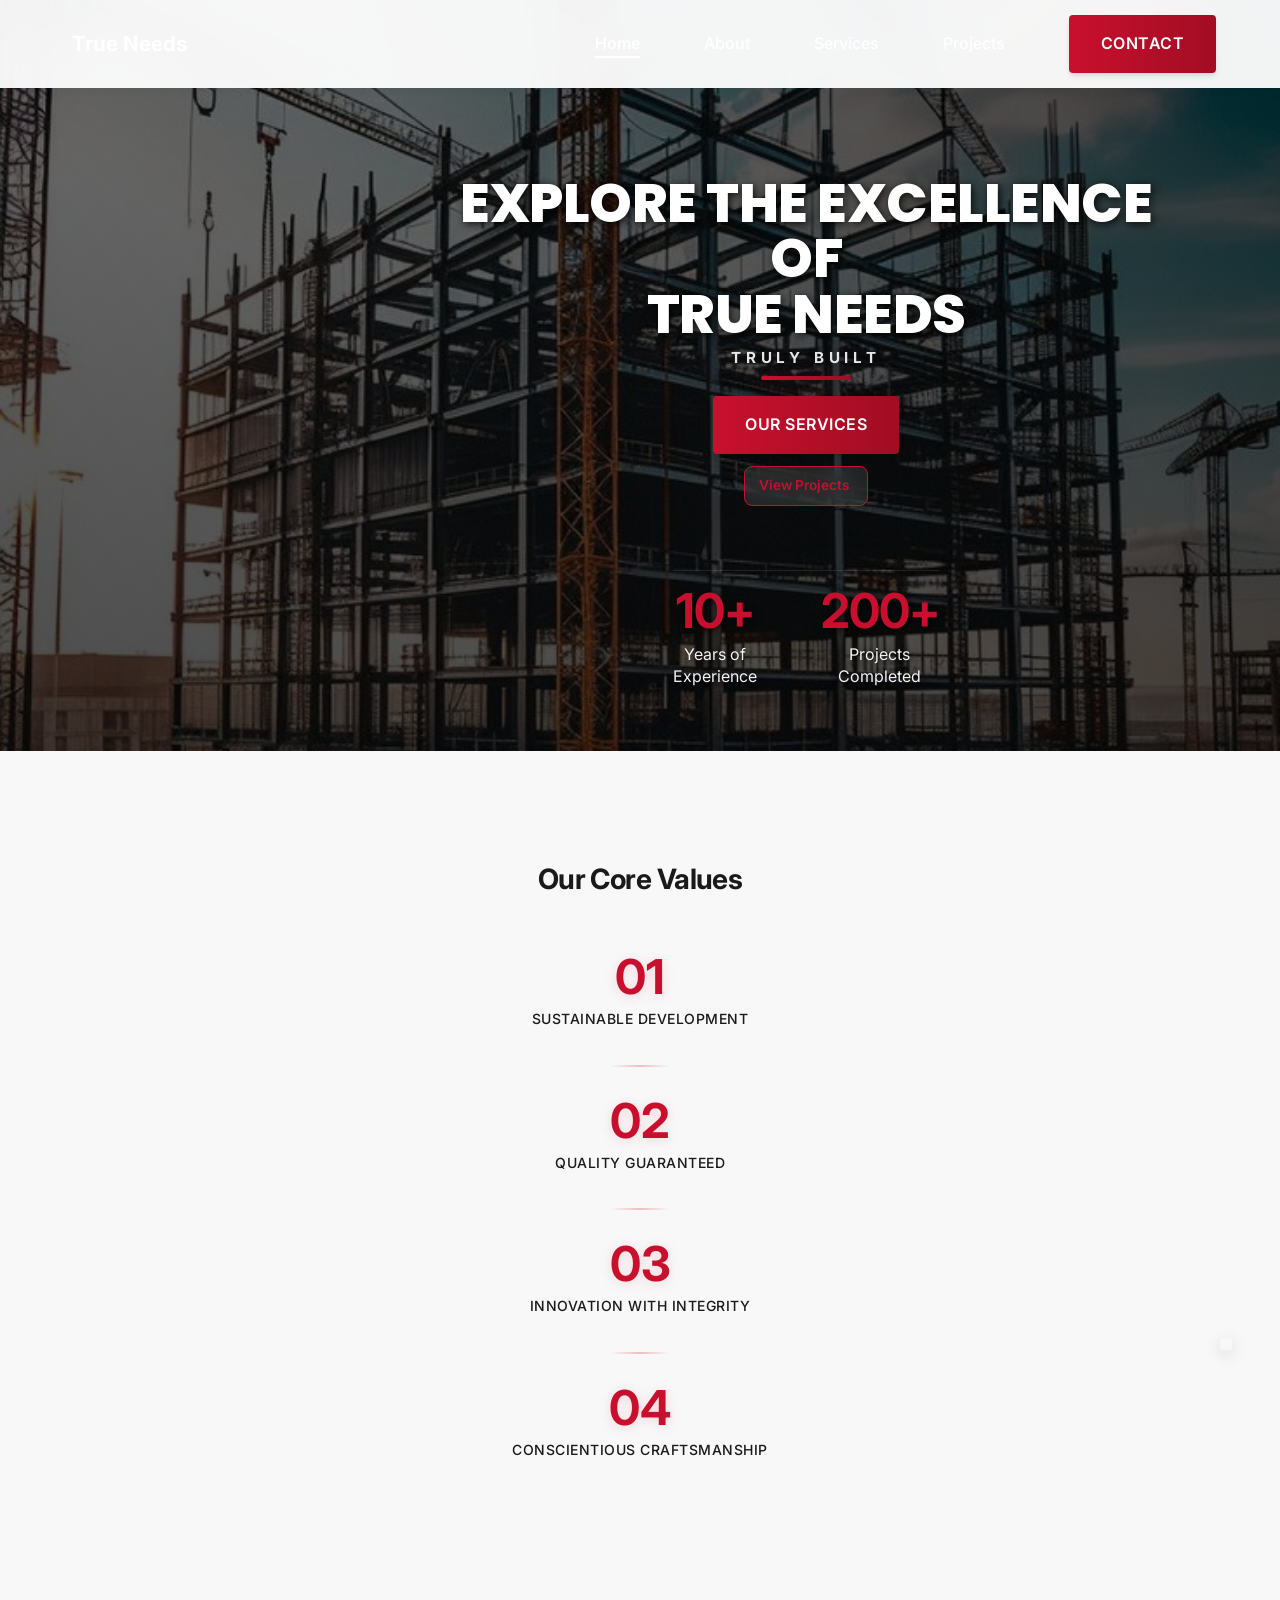
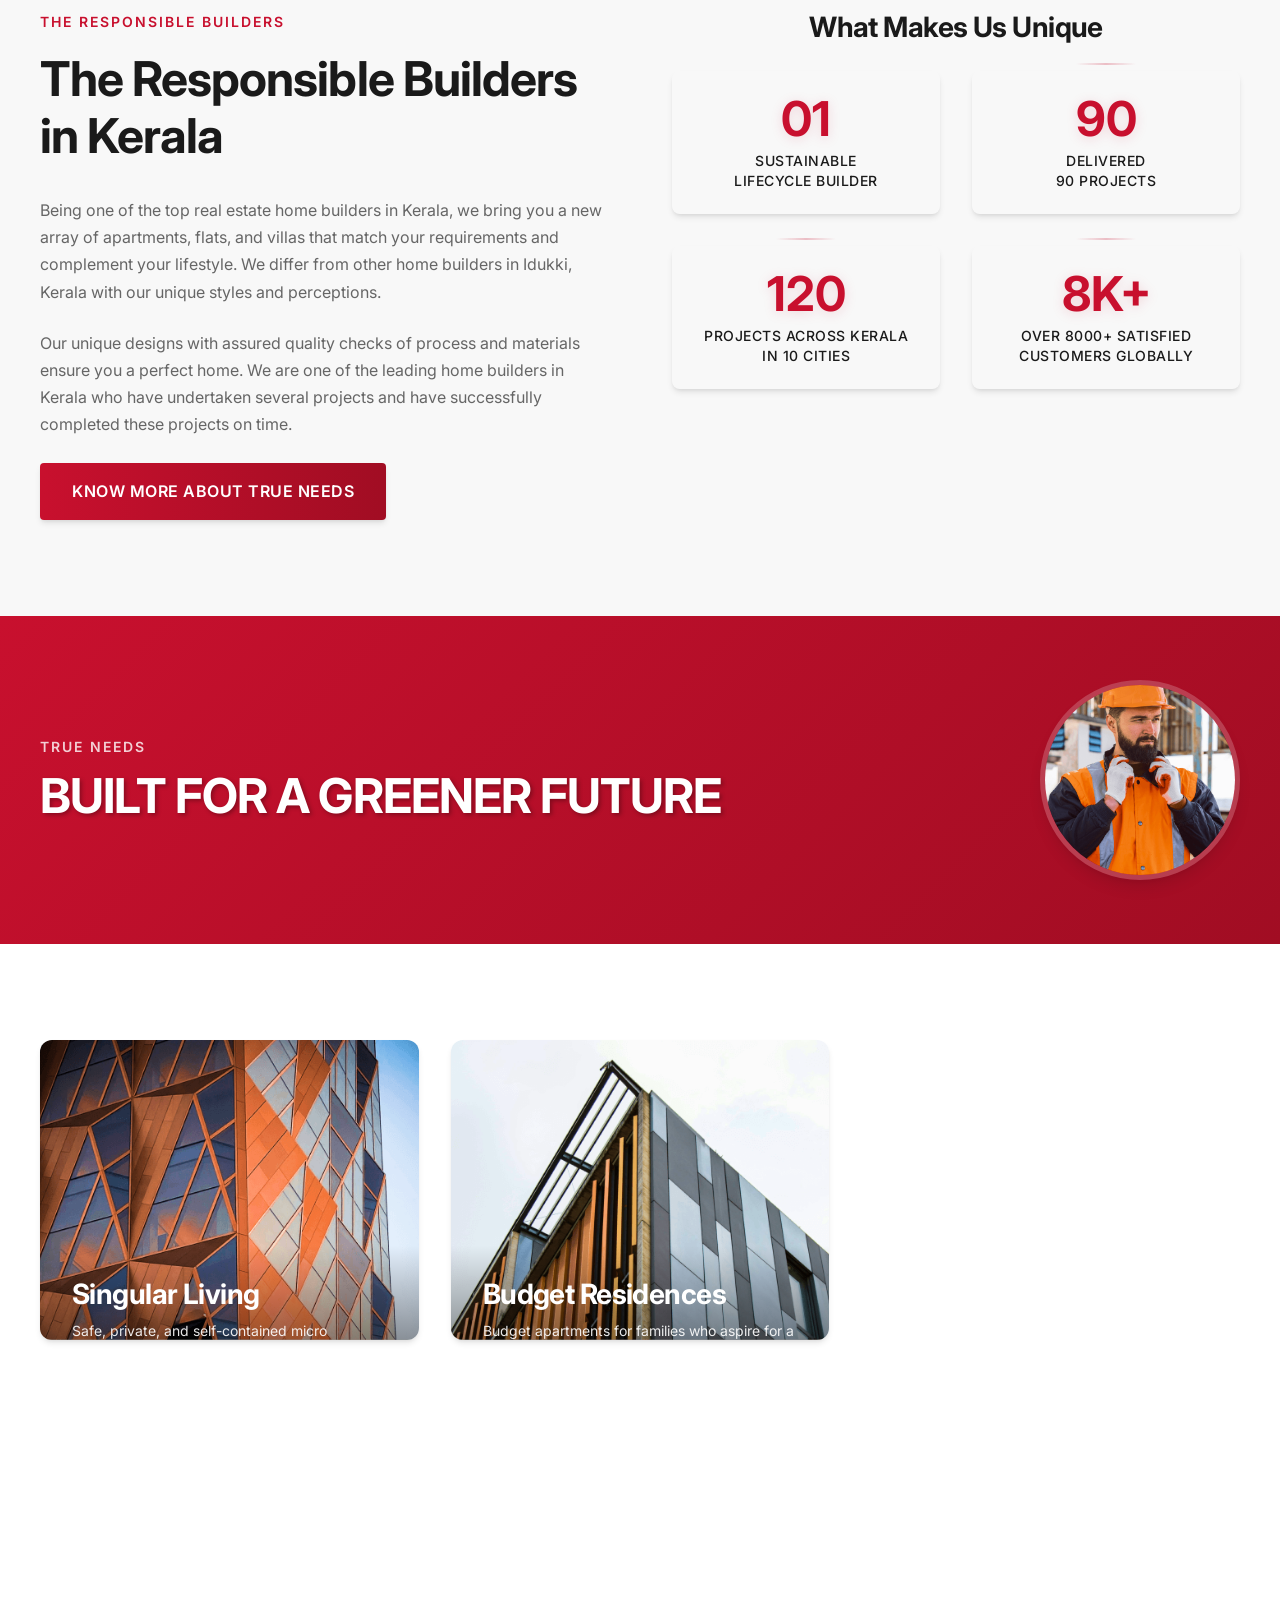
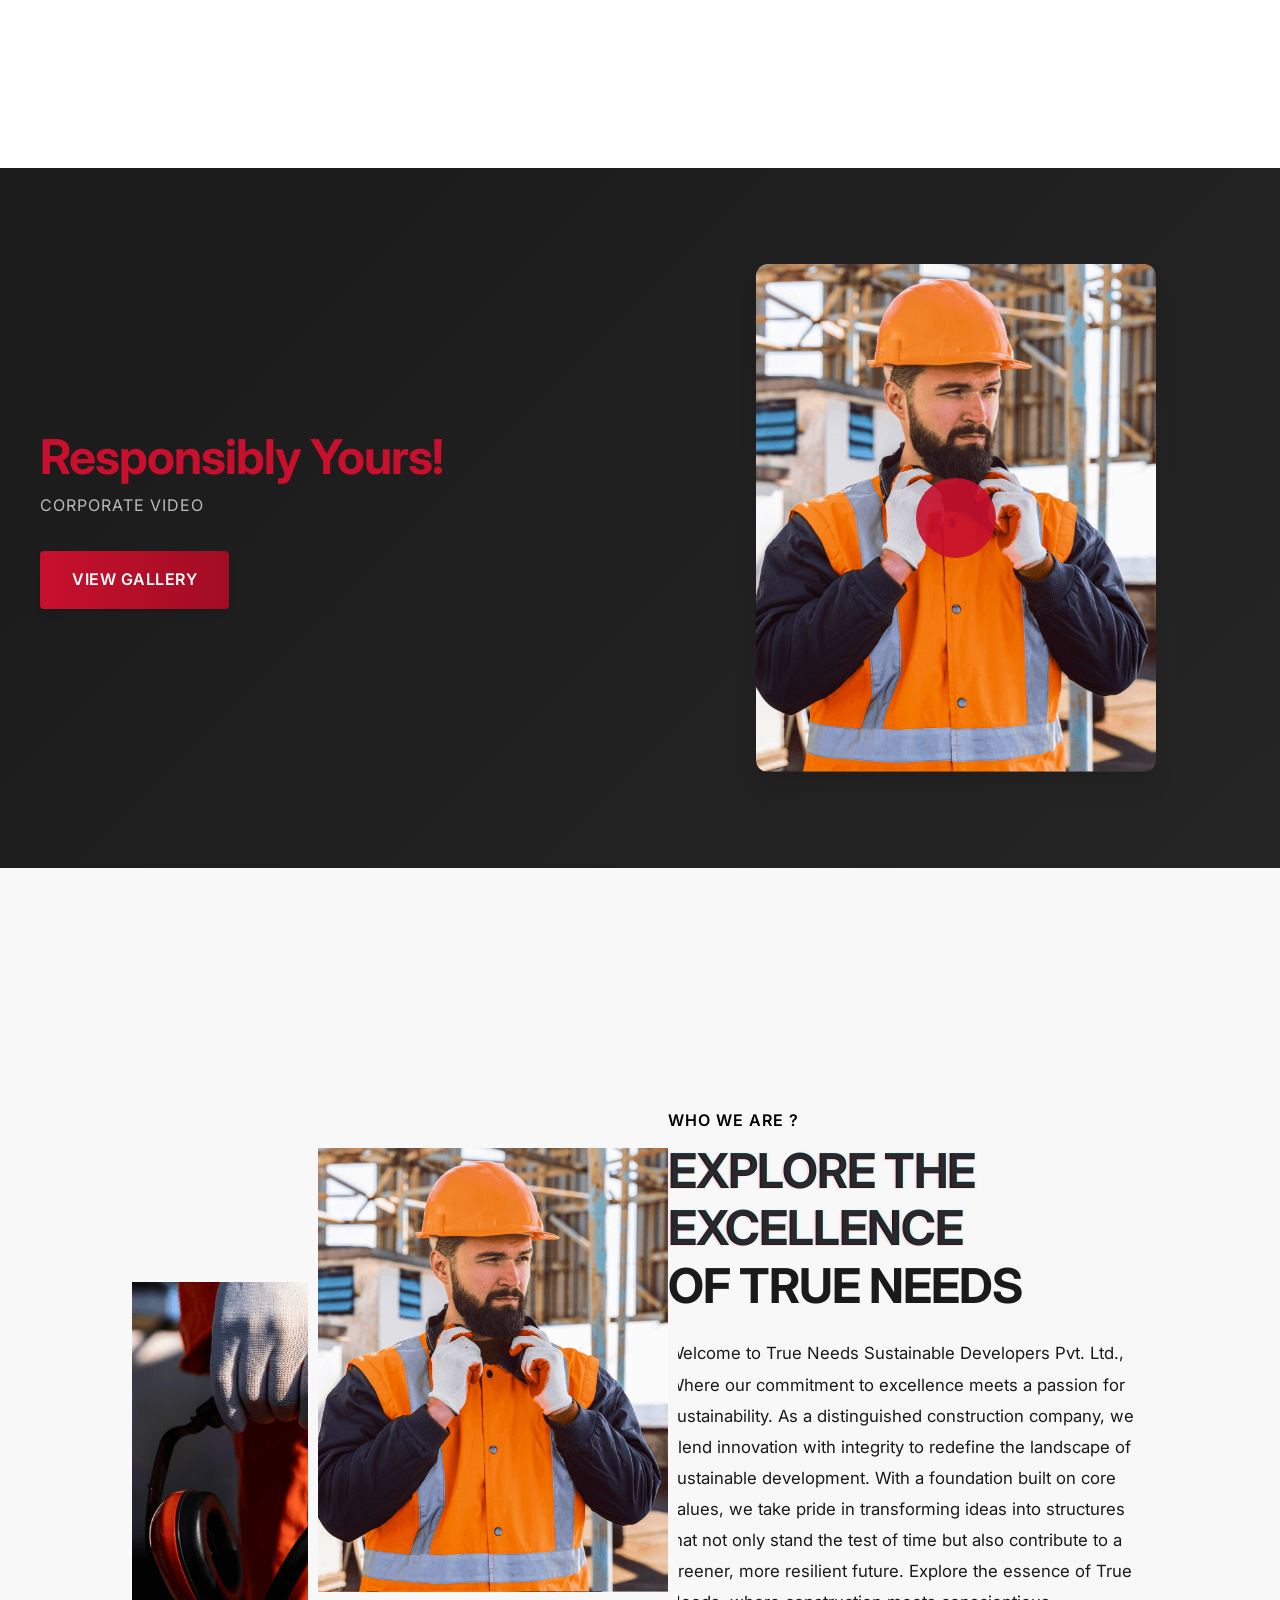
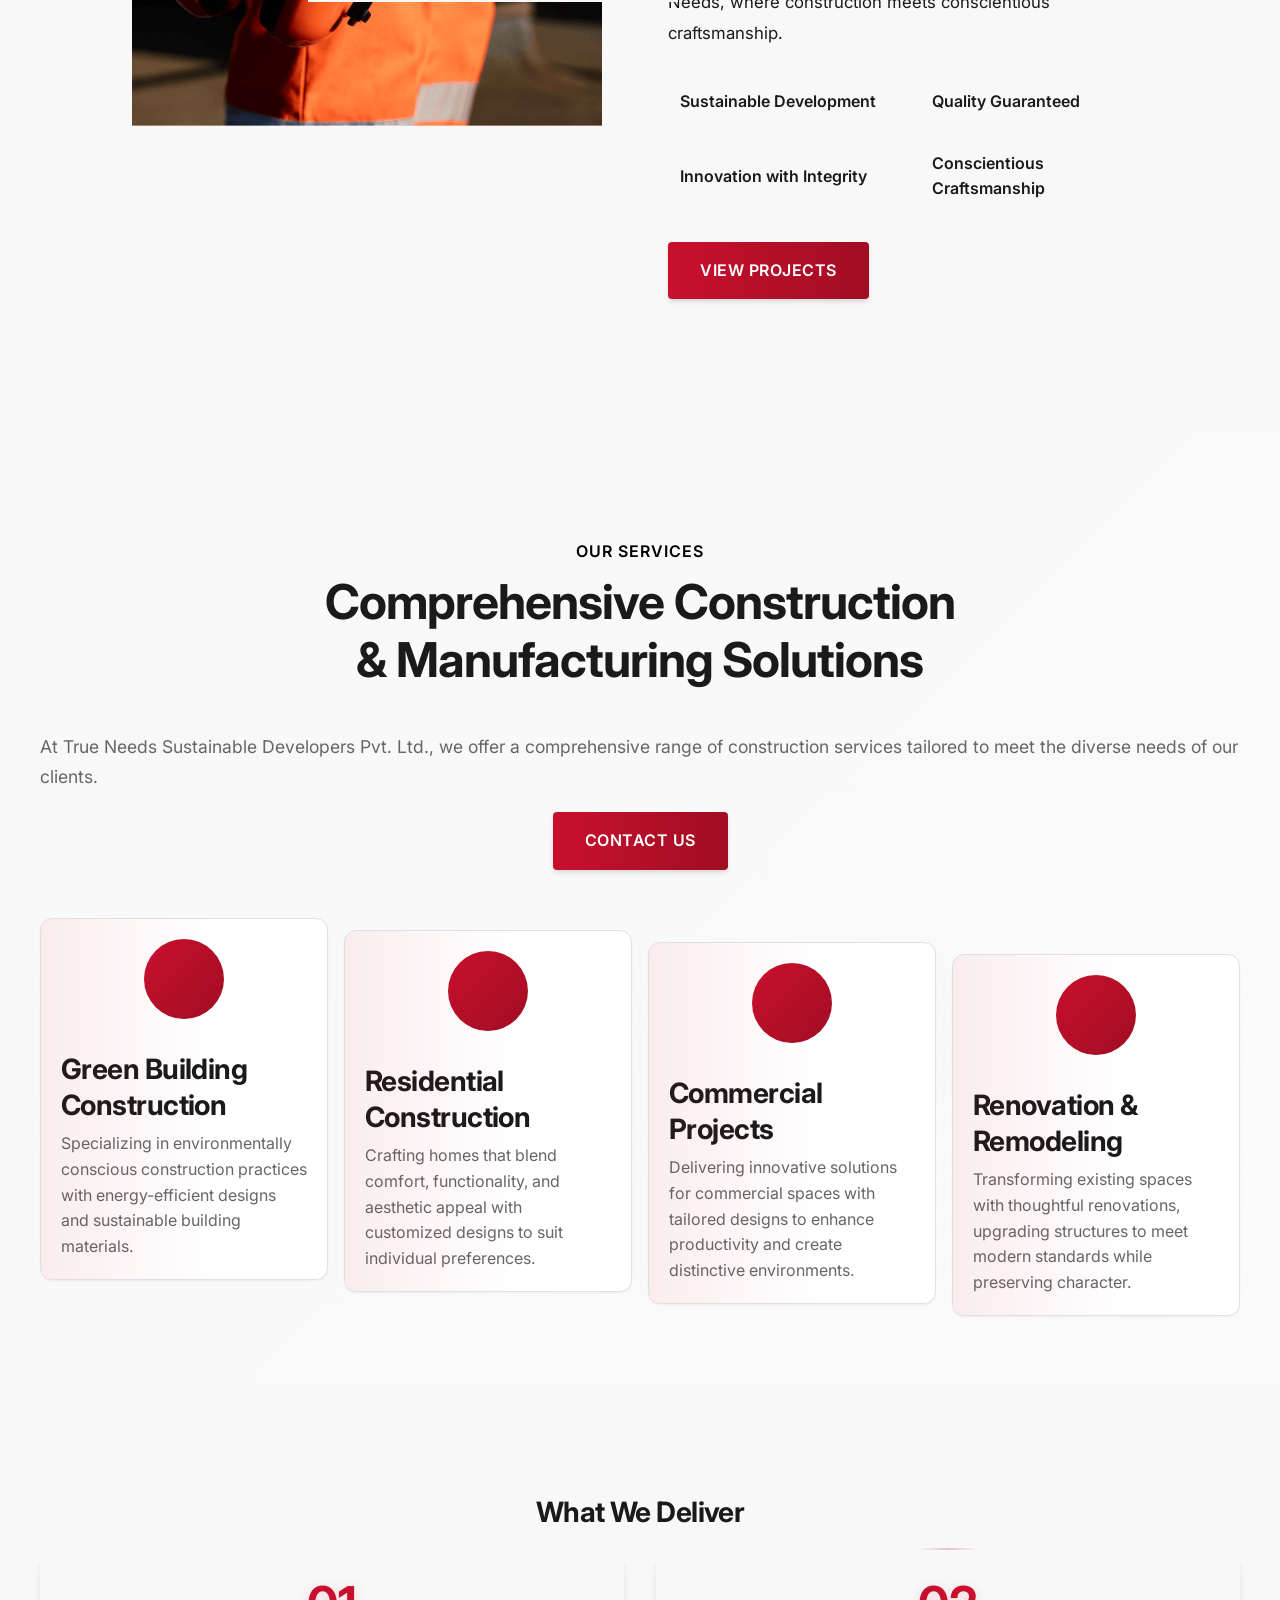
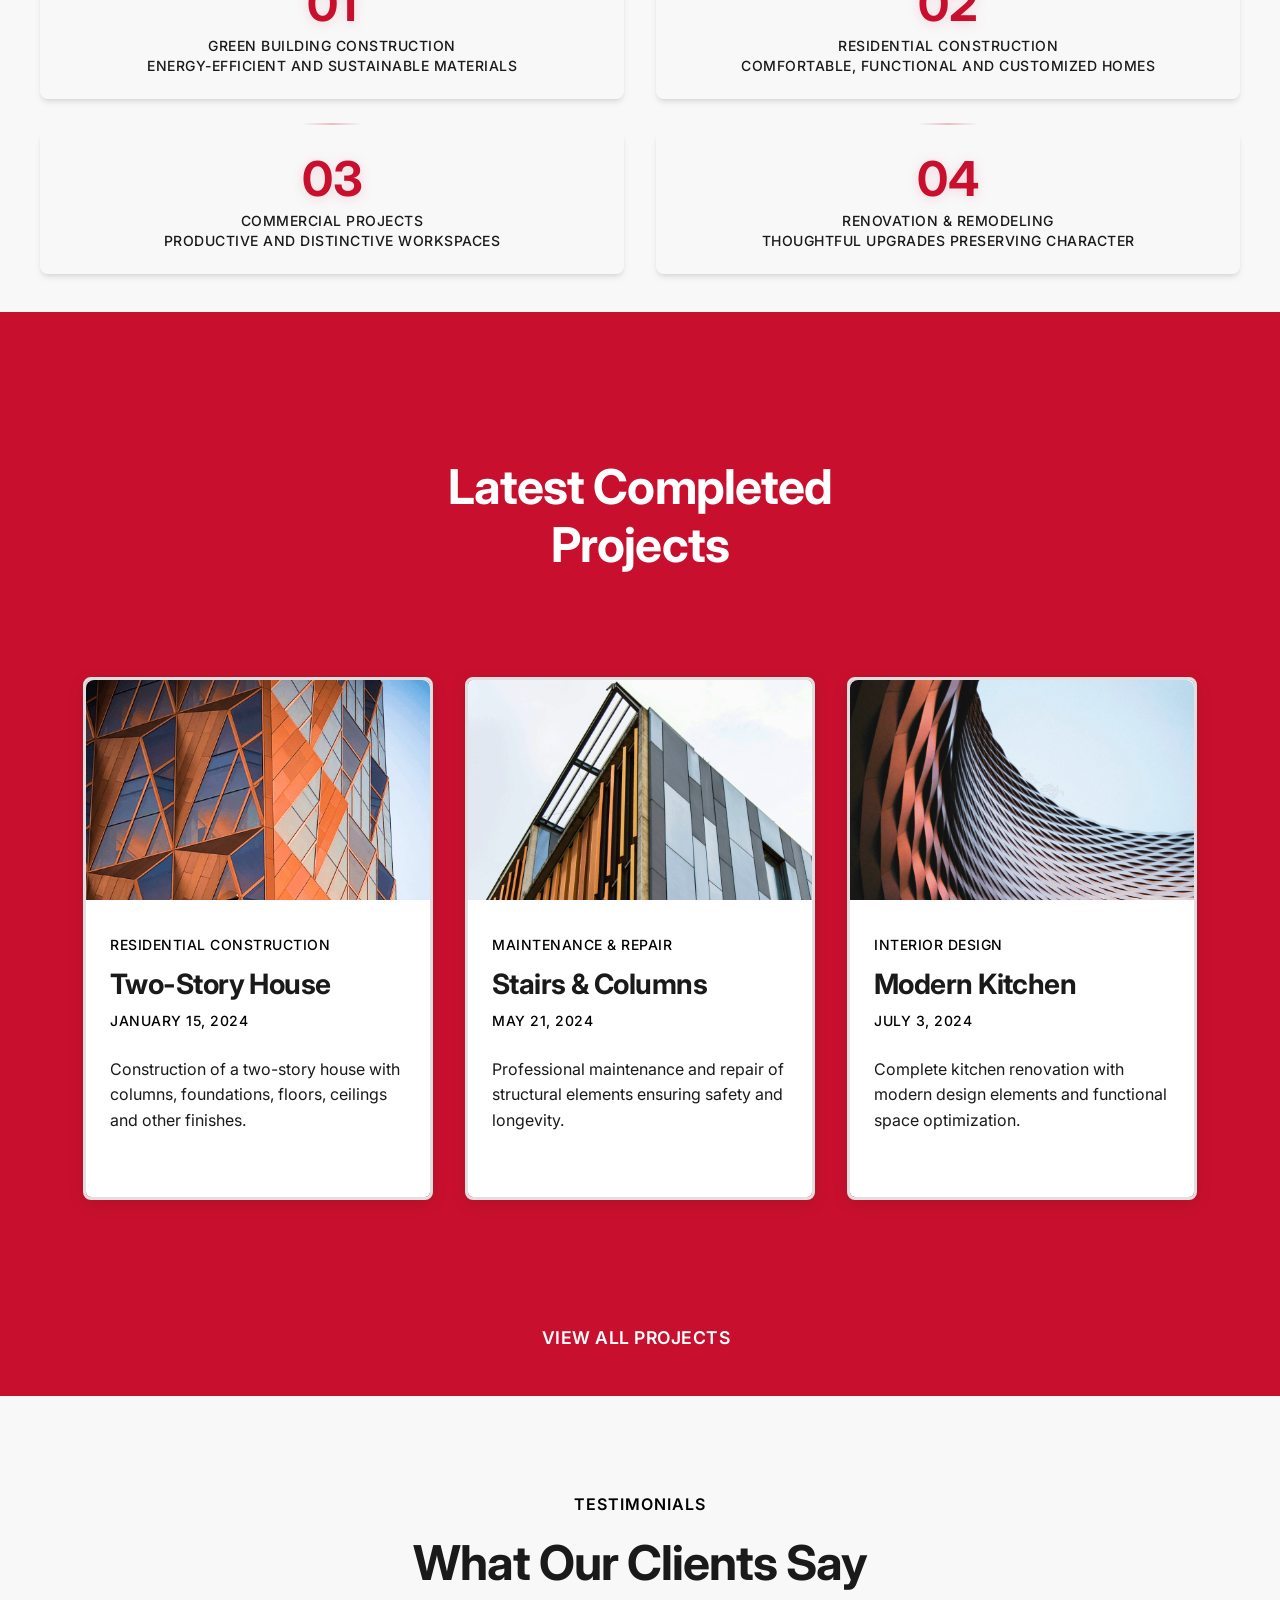
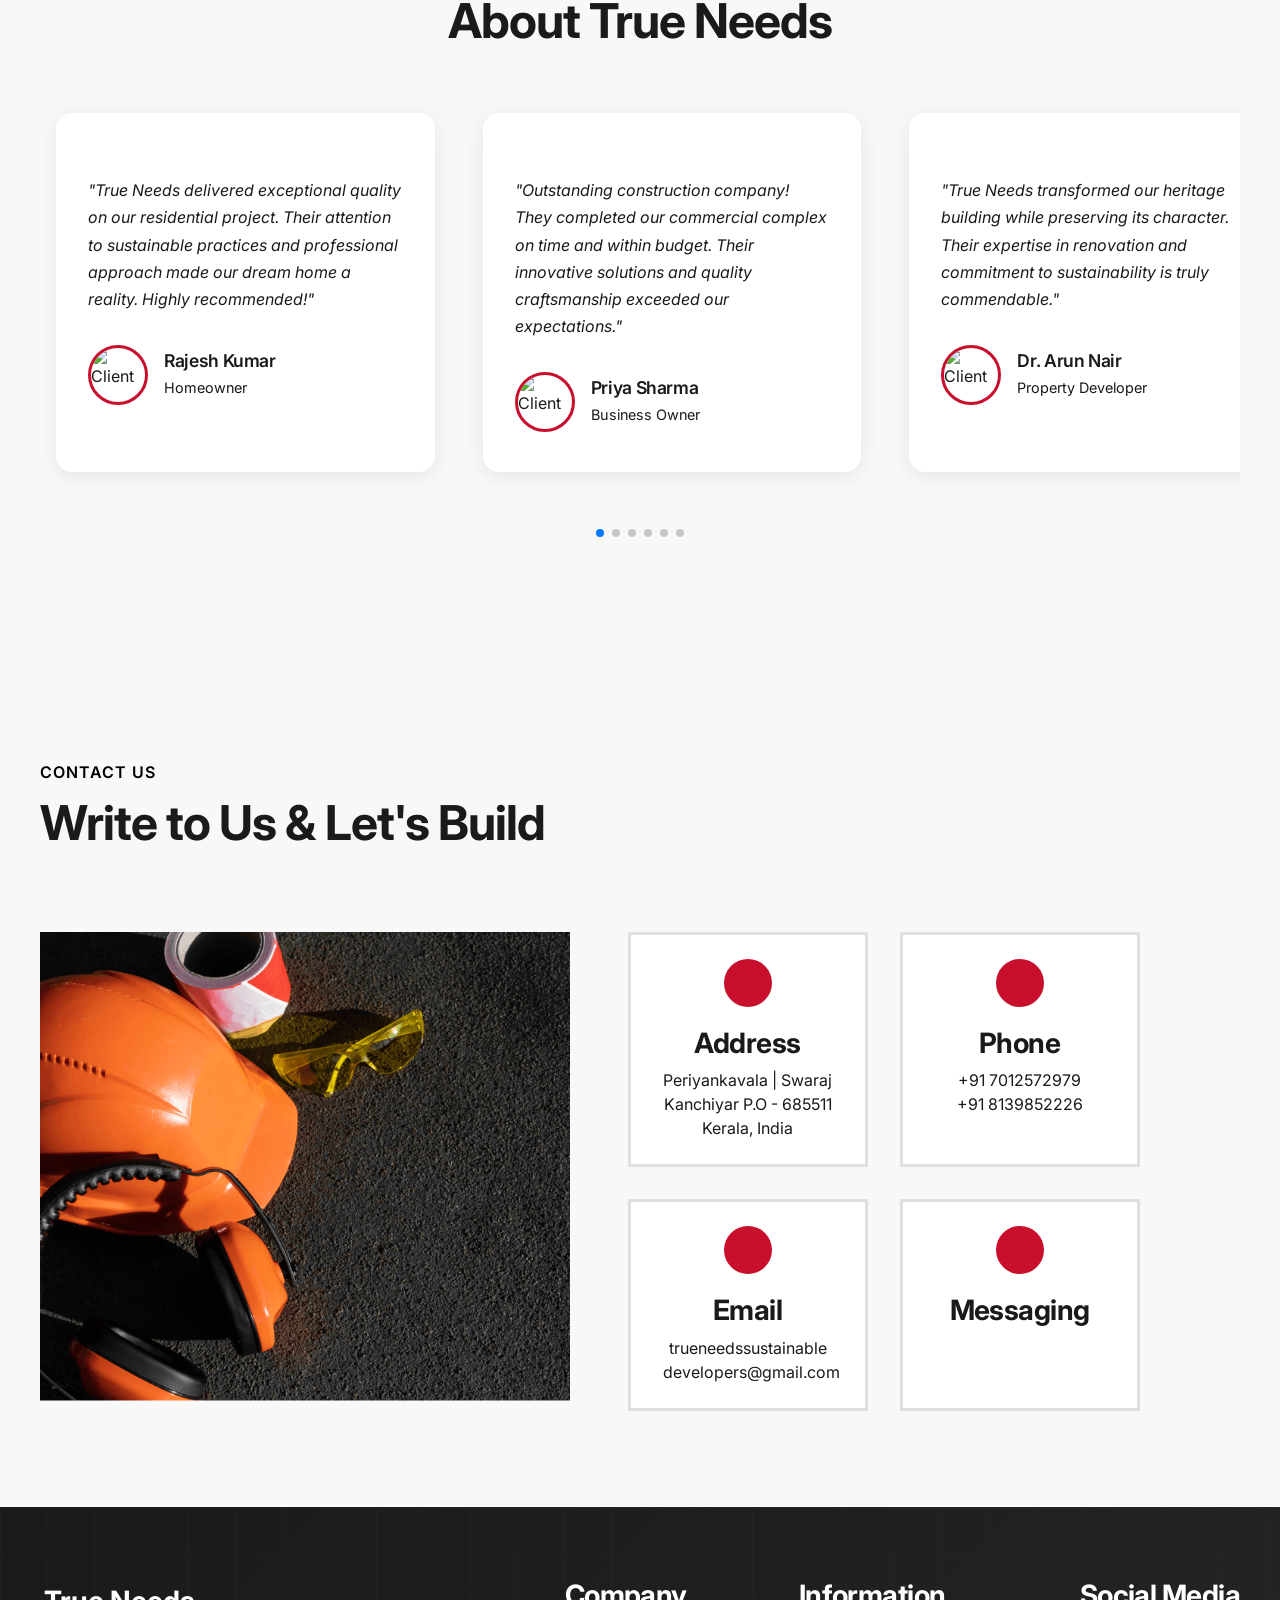
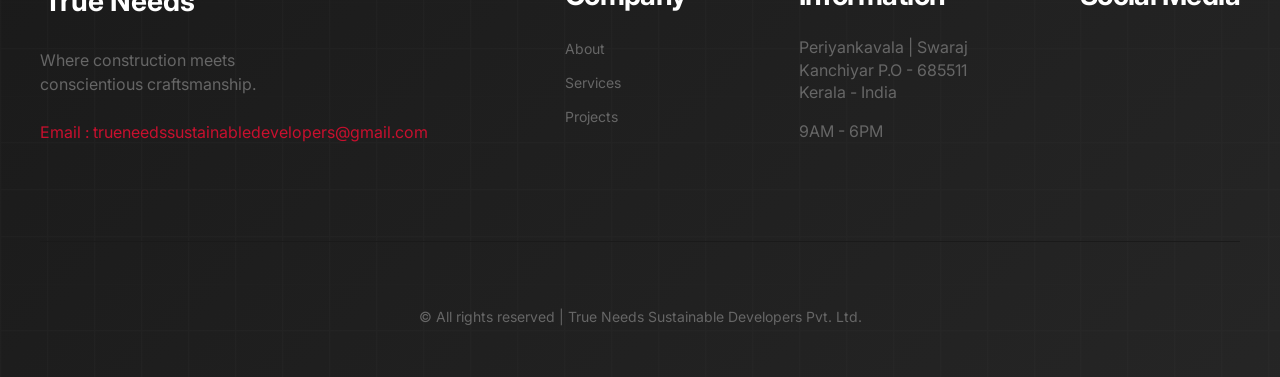
==== commit 0be1b293: "Update content and styles for homepage; enhance navigation menu and layout responsiveness" ====
--- a/index.html
+++ b/index.html
@@ -152,12 +152,12 @@
               The Responsible Builders in Kerala
             </h2>
             <p class="responsible__description">
-              Being one of the top real estate home builders in Kerala, we bring you a new array of apartments, flats, and villas that match your requirements and complement your lifestyle. We differ from other home builders in Kochi, Kerala with our unique styles and perceptions.
+              Being one of the top real estate home builders in Kerala, we bring you a new array of apartments, flats, and villas that match your requirements and complement your lifestyle. We differ from other home builders in Idukki, Kerala with our unique styles and perceptions.
             </p>
             <p class="responsible__description">
               Our unique designs with assured quality checks of process and materials ensure you a perfect home. We are one of the leading home builders in Kerala who have undertaken several projects and have successfully completed these projects on time.
             </p>
-            <a href="#about" class="button">Know More About Asset</a>
+            <a href="#about" class="button">Know More About True Needs</a>
           </div>
           
           <div class="responsible__stats">
@@ -165,11 +165,11 @@
             <div class="responsible__stats-grid">
               <div class="responsible__stat-item">
                 <span class="responsible__stat-number">01</span>
-                <p class="responsible__stat-text">INDIA'S FIRST<br>LIFECYCLE BUILDER</p>
+                <p class="responsible__stat-text">SUSTAINABLE<br>LIFECYCLE BUILDER</p>
               </div>
               <div class="responsible__stat-item">
                 <span class="responsible__stat-number">90</span>
-                <p class="responsible__stat-text">HANDED OVER<br>90 PROJECTS</p>
+                <p class="responsible__stat-text">DELIVERED<br>90 PROJECTS</p>
               </div>
               <div class="responsible__stat-item">
                 <span class="responsible__stat-number">120</span>
@@ -189,8 +189,8 @@
         <div class="lifecycle__container container">
           <div class="lifecycle__content">
             <div class="lifecycle__text">
-              <span class="lifecycle__label">INDIA'S FIRST</span>
-              <h2 class="lifecycle__title">LIFECYCLE BUILDER</h2>
+              <span class="lifecycle__label">TRUE NEEDS</span>
+              <h2 class="lifecycle__title">BUILT FOR A GREENER FUTURE</h2>
             </div>
             <div class="lifecycle__image">
               <img src="assets/img/about-img-1.png" alt="Lifecycle Builder" class="lifecycle__img">
--- a/assets/css/styles.css
+++ b/assets/css/styles.css
@@ -354,15 +354,34 @@
     position: fixed;
     top: -100%;
     right: 0;
-    background: linear-gradient(135deg, rgba(255, 255, 255, 0.95), rgba(248, 248, 248, 0.95));
+    background: transparent;
     backdrop-filter: blur(20px);
-    width: 80%;
+    width: 100%;
     height: 100%;
-    padding: 7.5rem 3.5rem 0;
-    border-left: 2px solid var(--border-light);
+    padding: 0; /* panel will handle padding */
+    border-left: none;
     transition: var(--transition-smooth);
     box-shadow: var(--shadow-xl);
-  }
+    visibility: hidden;
+    pointer-events: none;
+  }
+  .nav__menu.show-menu { background: rgba(0,0,0,.35); }
+  /* Right-side white panel */
+  .nav__menu .nav__list {
+    background: #ffffff;
+    width: 80%;
+    min-height: 100%;
+    margin-left: auto;
+    padding: 7.5rem 2.5rem 2rem;
+    border-left: 2px solid var(--border-light);
+    box-shadow: var(--shadow-xl);
+  }
+  .nav__menu.show-menu .nav__link { color: var(--title-color); }
+
+  /* Show only close icon when expanded; hide toggle */
+  .nav__close { display: none; }
+  .nav__menu.show-menu .nav__close { display: block; }
+  .menu-open .nav__toggle { display: none; }
 }
 
 .nav__list {
@@ -409,6 +428,15 @@
 /* Show Menu */
 .show-menu {
   top: 0;
+  visibility: visible;
+  pointer-events: auto;
+}
+
+/* Touch-device active state mirrors hover for micro-interactions */
+@media (hover: none) {
+  .button__link:active { background: var(--first-color); color: var(--white-color); transform: translateY(-2px); box-shadow: var(--shadow-lg); }
+  .services__card:active { transform: translateY(-6px); box-shadow: var(--shadow-xl); }
+  .responsible__stats .responsible__stat-item:active { transform: translateY(-8px) scale(1.02); box-shadow: 0 12px 30px rgba(0,0,0,.12), 0 6px 18px rgba(200,16,46,.12); }
 }
 
 /* Change Background Header */
@@ -440,6 +468,16 @@
 
 .header--transparent .nav__link::before {
   background: var(--white-color);
+}
+
+/* Mobile icons color logic when header is transparent */
+@media screen and (max-width: 1150px) {
+  /* hamburger (expand) stays white over hero */
+  .header--transparent .nav__toggle,
+  .header--transparent .nav__toggle i { color: var(--white-color); }
+  /* close icon should be dark for contrast against white panel */
+  .header--transparent .nav__close,
+  .header--transparent .nav__close i { color: var(--title-color); }
 }
 
 /* Active Link */
@@ -519,6 +557,8 @@
   max-width: 1200px;
   margin: 0 auto;
   padding-inline: var(--spacing-md);
+  justify-items: center;
+  justify-content: center;
 }
 
 .home__content {
@@ -529,6 +569,17 @@
   align-content: center;
   align-items: center;
   min-height: 58vh;
+  width: 100%;
+  max-width: 900px;
+  margin-inline: auto;
+}
+
+/* On large screens, shift hero content left for stronger composition */
+@media screen and (min-width: 1150px) {
+  .home__content { justify-items: start; text-align: left; margin-left: 0; }
+  .home__data { text-align: left; }
+  .home__buttons { align-items: flex-start; }
+  .home__info { justify-content: flex-start; }
 }
 
 .home__data,
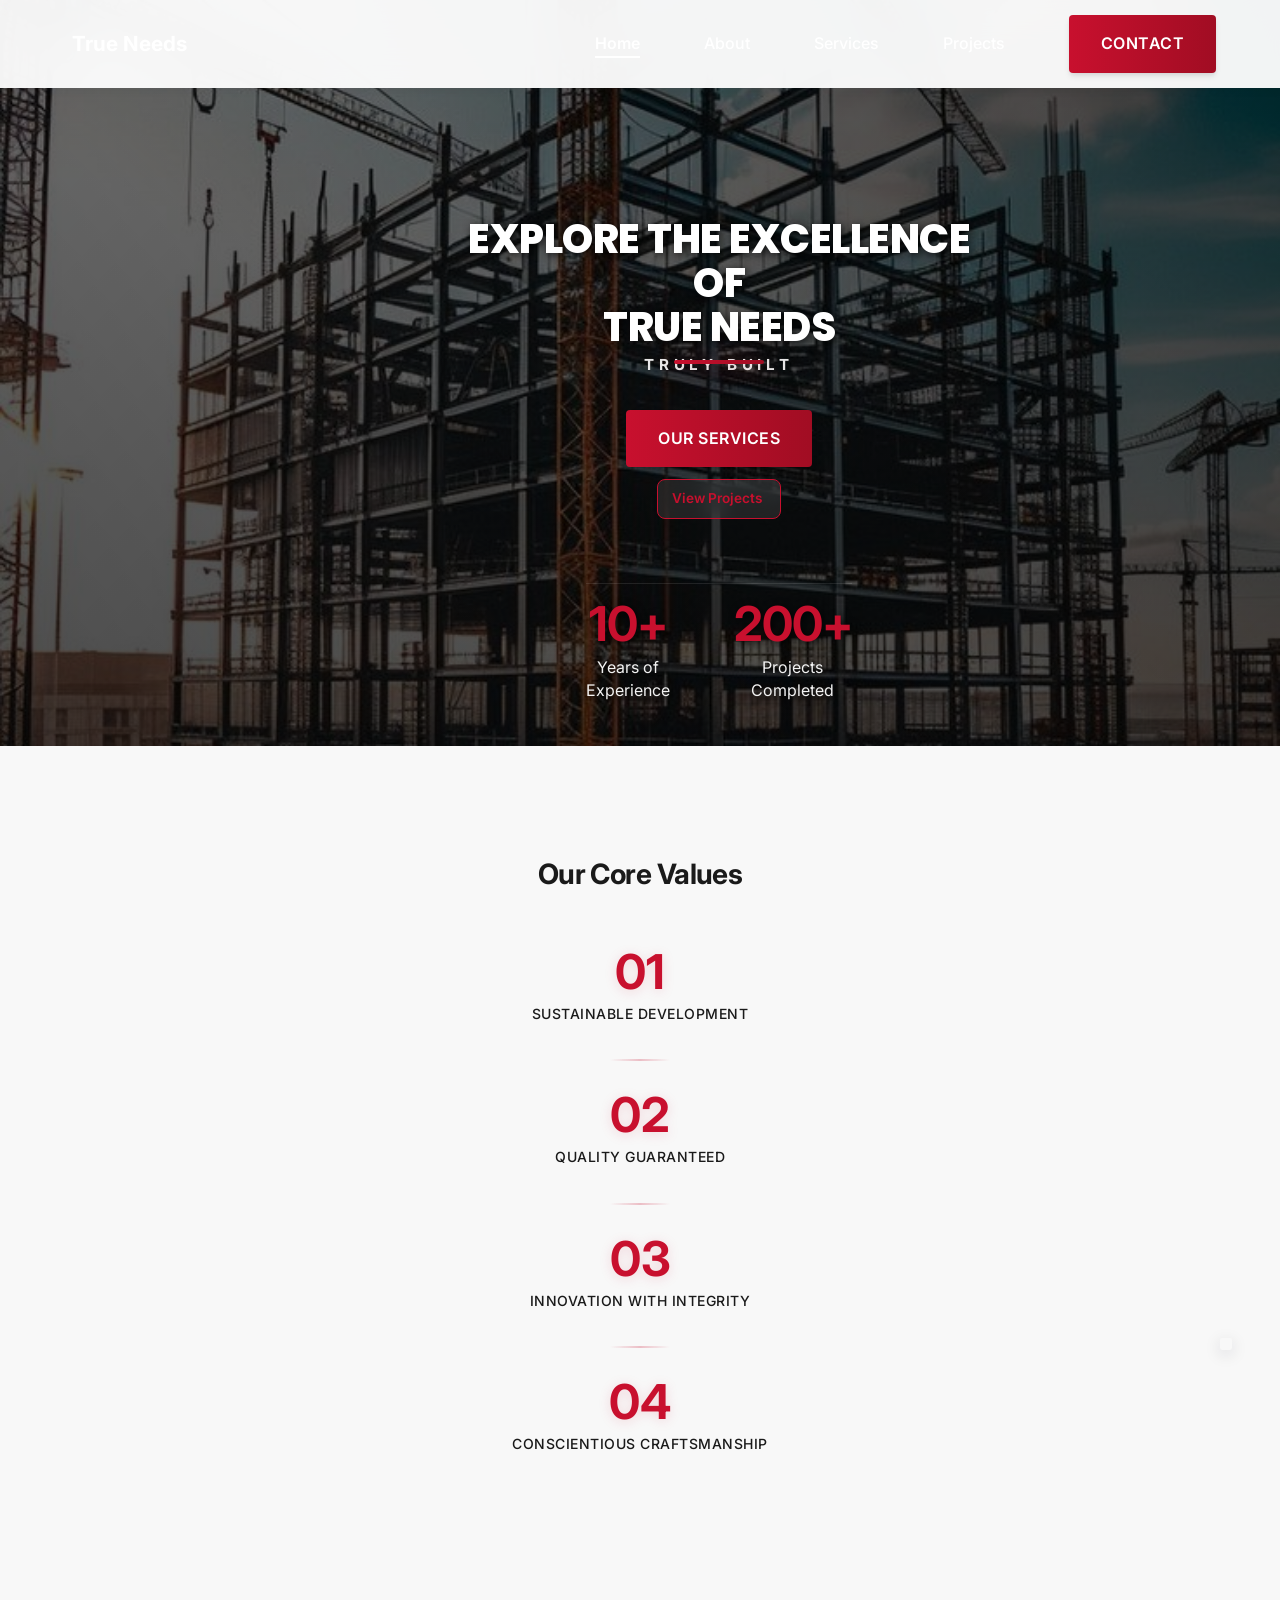
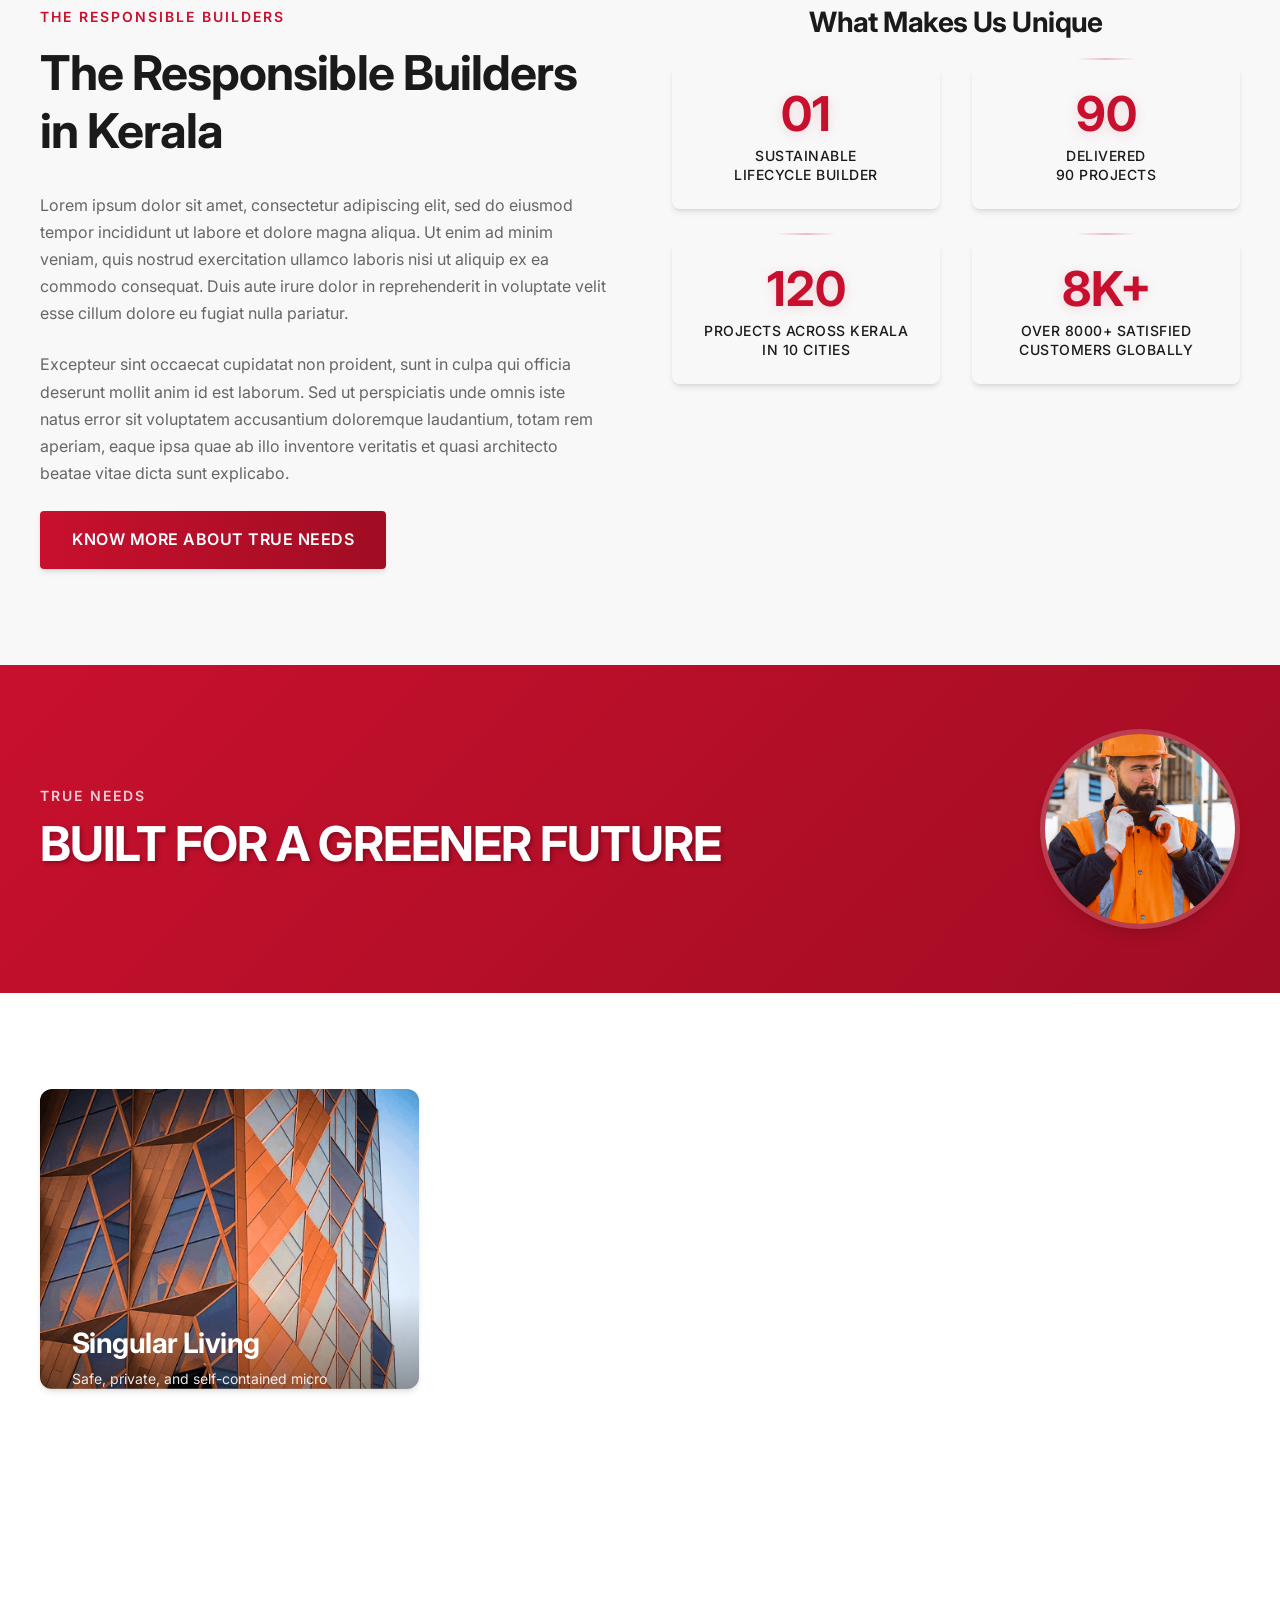
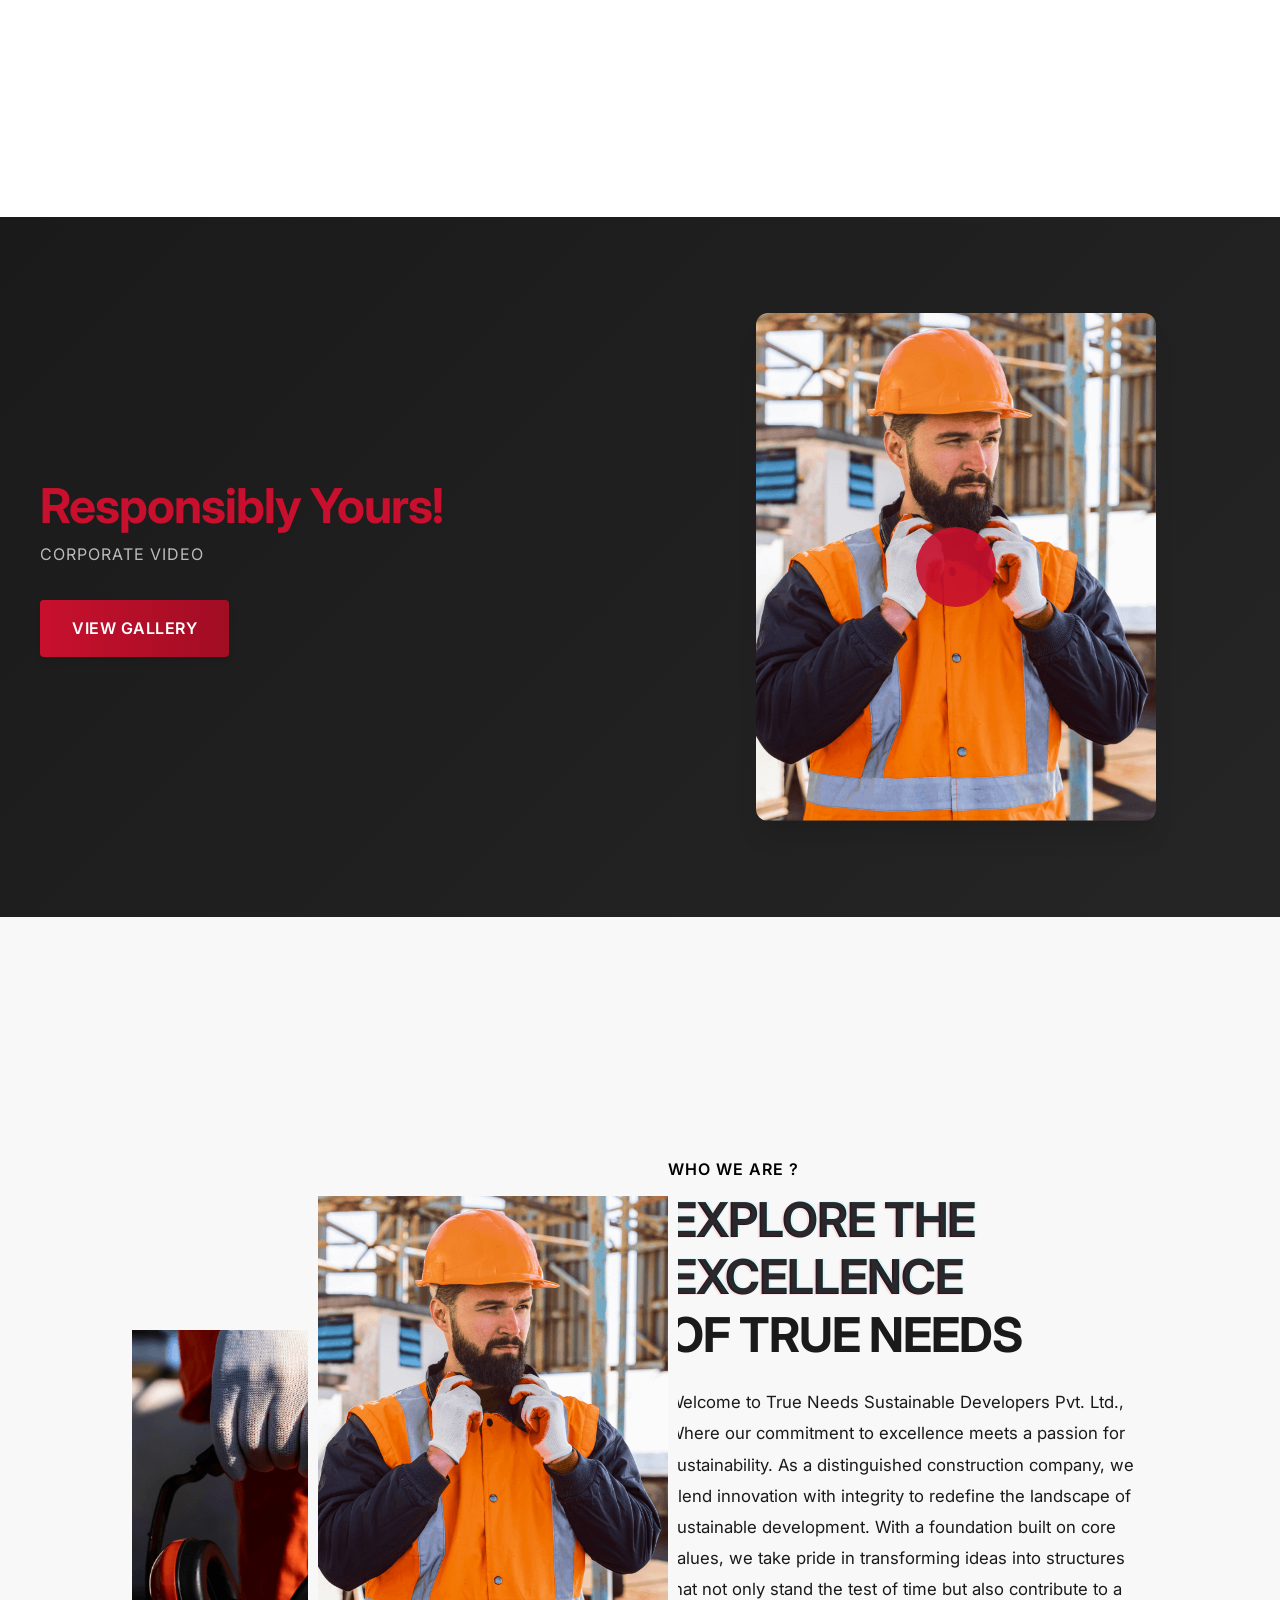
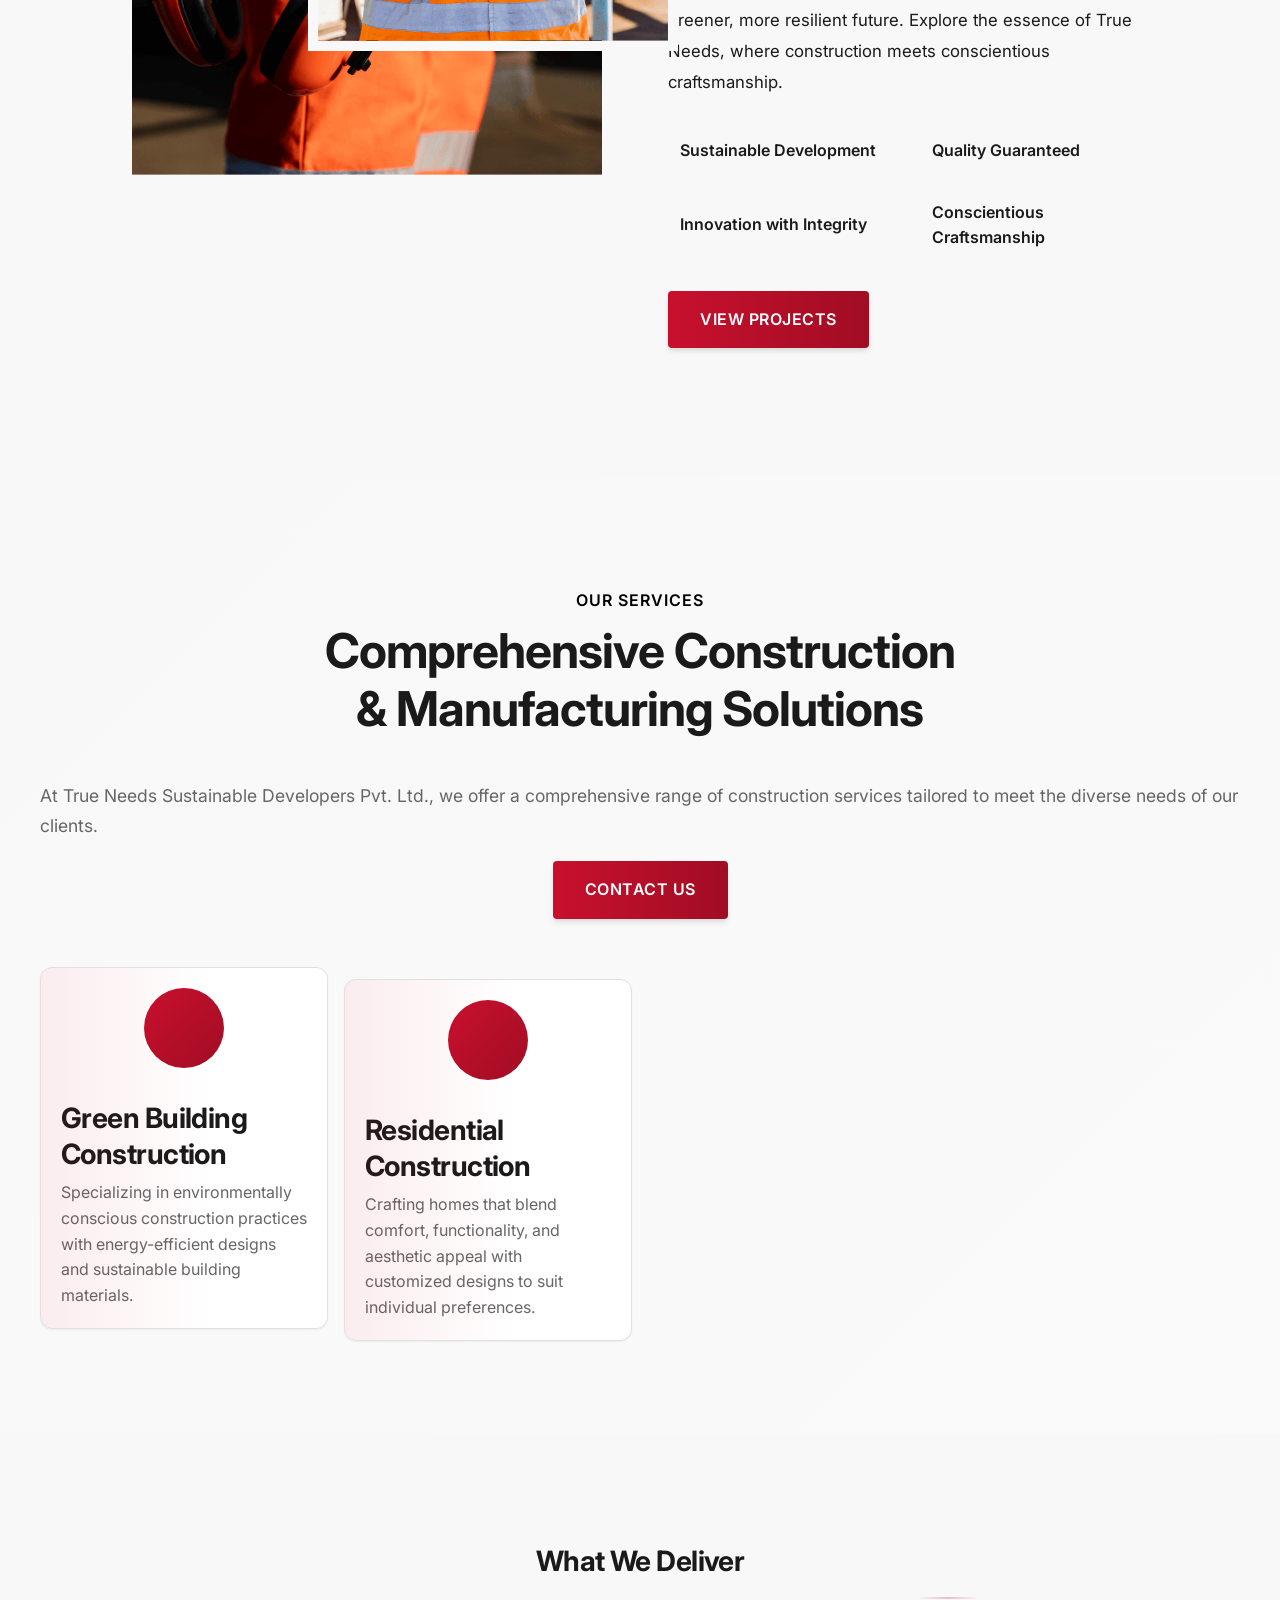
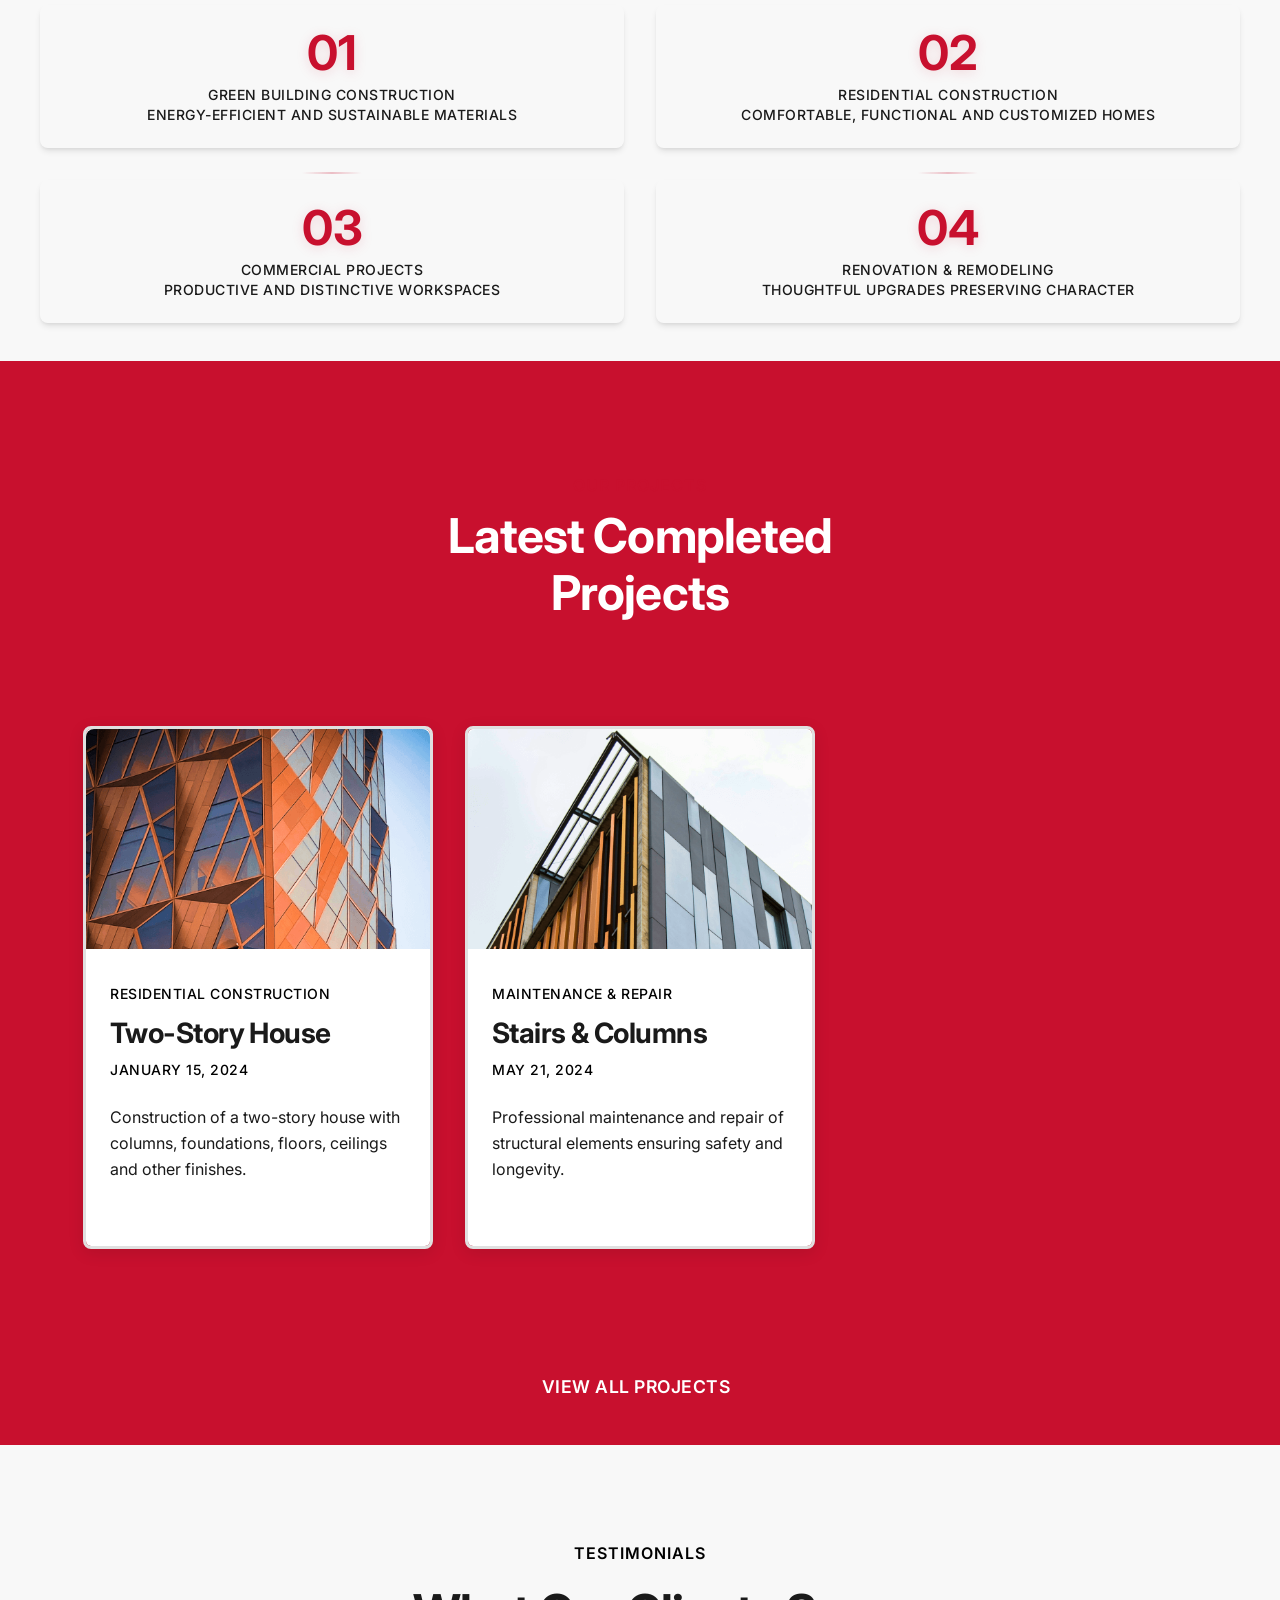
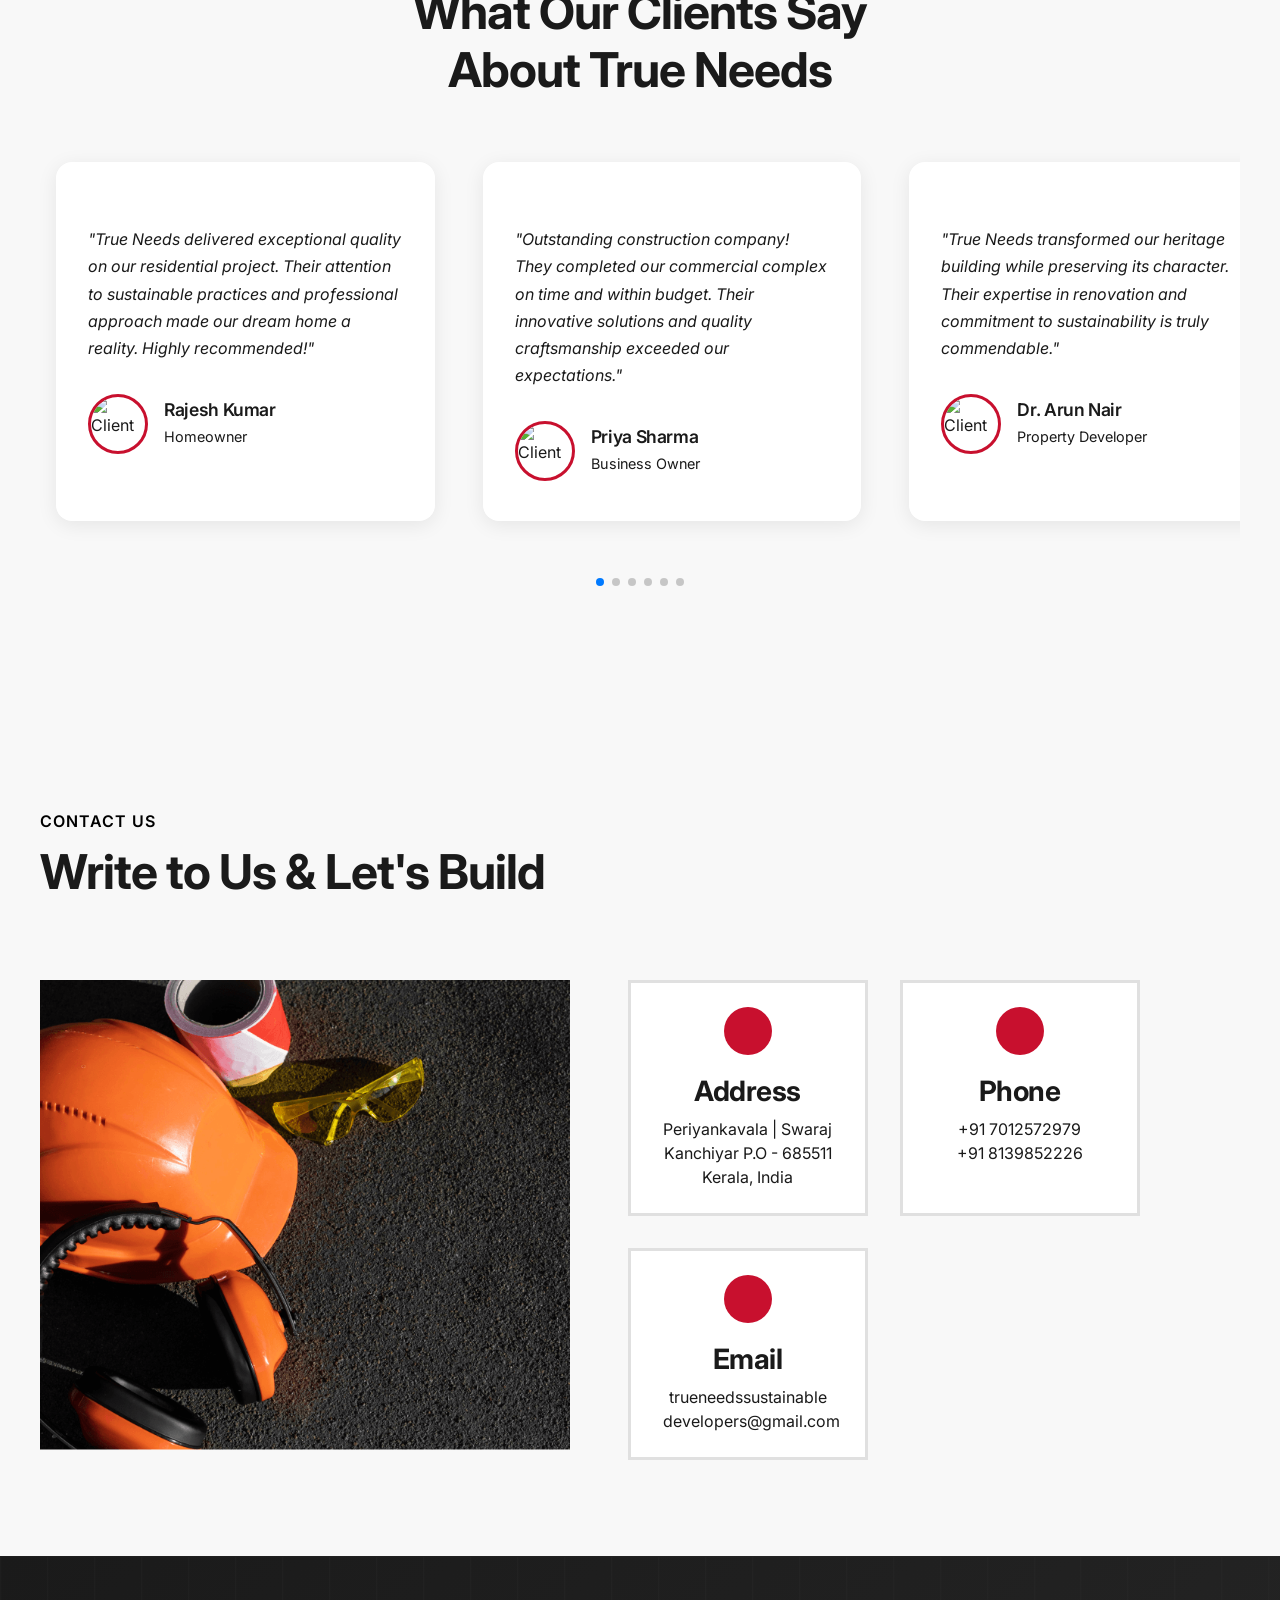
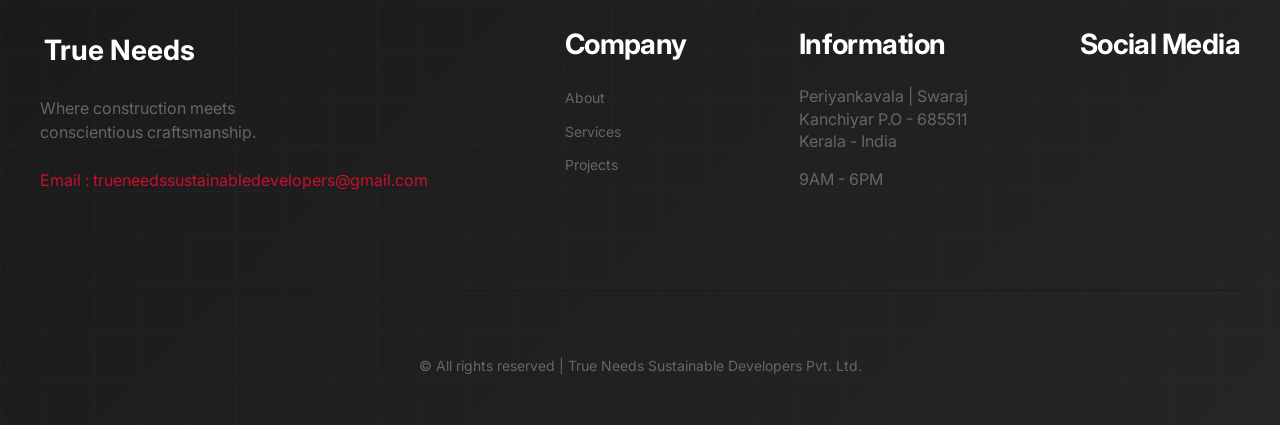
==== commit 05805023: "Revamp homepage content with placeholder text; introduce new animation keyframes and mobile-specific" ====
--- a/index.html
+++ b/index.html
@@ -152,10 +152,10 @@
               The Responsible Builders in Kerala
             </h2>
             <p class="responsible__description">
-              Being one of the top real estate home builders in Kerala, we bring you a new array of apartments, flats, and villas that match your requirements and complement your lifestyle. We differ from other home builders in Idukki, Kerala with our unique styles and perceptions.
+              Lorem ipsum dolor sit amet, consectetur adipiscing elit, sed do eiusmod tempor incididunt ut labore et dolore magna aliqua. Ut enim ad minim veniam, quis nostrud exercitation ullamco laboris nisi ut aliquip ex ea commodo consequat. Duis aute irure dolor in reprehenderit in voluptate velit esse cillum dolore eu fugiat nulla pariatur.
             </p>
             <p class="responsible__description">
-              Our unique designs with assured quality checks of process and materials ensure you a perfect home. We are one of the leading home builders in Kerala who have undertaken several projects and have successfully completed these projects on time.
+              Excepteur sint occaecat cupidatat non proident, sunt in culpa qui officia deserunt mollit anim id est laborum. Sed ut perspiciatis unde omnis iste natus error sit voluptatem accusantium doloremque laudantium, totam rem aperiam, eaque ipsa quae ab illo inventore veritatis et quasi architecto beatae vitae dicta sunt explicabo.
             </p>
             <a href="#about" class="button">Know More About True Needs</a>
           </div>
--- a/assets/css/styles.css
+++ b/assets/css/styles.css
@@ -174,6 +174,61 @@
   }
 }
 
+@keyframes fadeInBottom {
+  from {
+    opacity: 0;
+    transform: translateY(50px);
+  }
+  to {
+    opacity: 1;
+    transform: translateY(0);
+  }
+}
+
+@keyframes slideInUp {
+  from {
+    opacity: 0;
+    transform: translateY(60px);
+  }
+  to {
+    opacity: 1;
+    transform: translateY(0);
+  }
+}
+
+@keyframes slideInLeft {
+  from {
+    opacity: 0;
+    transform: translateX(-60px);
+  }
+  to {
+    opacity: 1;
+    transform: translateX(0);
+  }
+}
+
+@keyframes slideInRight {
+  from {
+    opacity: 0;
+    transform: translateX(60px);
+  }
+  to {
+    opacity: 1;
+    transform: translateX(0);
+  }
+}
+
+@keyframes scaleIn {
+  from {
+    opacity: 0;
+    transform: scale(0.8);
+  }
+  to {
+    opacity: 1;
+    transform: scale(1);
+  }
+}
+
 @keyframes glitchEffect {
   0%, 90%, 100% {
     transform: translate(0);
@@ -222,13 +277,152 @@
   animation: fadeInRight 0.6s ease-out;
 }
 
+.animate-fadeInBottom {
+  animation: fadeInBottom 0.8s ease-out;
+}
+
+.animate-slideInUp {
+  animation: slideInUp 0.8s ease-out;
+}
+
+.animate-slideInLeft {
+  animation: slideInLeft 0.8s ease-out;
+}
+
+.animate-slideInRight {
+  animation: slideInRight 0.8s ease-out;
+}
+
+.animate-scaleIn {
+  animation: scaleIn 0.6s ease-out;
+}
+
 .animate-glitch:hover {
   animation: glitchEffect 0.3s ease-in-out;
 }
 
 .animate-tilt:hover {
   animation: gentleTilt 2s ease-in-out infinite;
-}l {
+}
+
+/* Mobile-specific animation classes */
+@media screen and (max-width: 768px) {
+  .animate-fadeInUp,
+  .animate-fadeInLeft,
+  .animate-fadeInRight,
+  .animate-fadeInBottom,
+  .animate-slideInUp,
+  .animate-slideInLeft,
+  .animate-slideInRight,
+  .animate-scaleIn {
+    animation-duration: 0.8s; /* Slightly longer on mobile for better visibility */
+  }
+  
+  /* Comprehensive mobile animations - all sections */
+  .home__content,
+  .home__title,
+  .home__buttons,
+  .home__info,
+  .home__divider,
+  .services__card,
+  .services__header,
+  .services__description,
+  .services__icon,
+  .projects__card,
+  .projects__container,
+  .projects__data,
+  .testimonial__card,
+  .testimonial__author,
+  .contact__card,
+  .contact__container,
+  .contact__icon,
+  .responsible__stats,
+  .responsible__header,
+  .responsible__description,
+  .responsible__stat-item,
+  .categories__card,
+  .categories__container,
+  .categories__overlay,
+  .lifecycle__content,
+  .corporate-video__content,
+  .about__container,
+  .about__data,
+  .about__images,
+  .section__title,
+  .section__subtitle,
+  .values__grid,
+  .footer__container,
+  .footer__content,
+  .button,
+  .button__link {
+    opacity: 0;
+    transform: translateY(30px);
+    transition: all 0.8s ease-out;
+  }
+  
+  /* Animation trigger states */
+  .home__content.animate,
+  .home__title.animate,
+  .home__buttons.animate,
+  .home__info.animate,
+  .home__divider.animate,
+  .services__card.animate,
+  .services__header.animate,
+  .services__description.animate,
+  .services__icon.animate,
+  .projects__card.animate,
+  .projects__container.animate,
+  .projects__data.animate,
+  .testimonial__card.animate,
+  .testimonial__author.animate,
+  .contact__card.animate,
+  .contact__container.animate,
+  .contact__icon.animate,
+  .responsible__stats.animate,
+  .responsible__header.animate,
+  .responsible__description.animate,
+  .responsible__stat-item.animate,
+  .categories__card.animate,
+  .categories__container.animate,
+  .categories__overlay.animate,
+  .lifecycle__content.animate,
+  .corporate-video__content.animate,
+  .about__container.animate,
+  .about__data.animate,
+  .about__images.animate,
+  .section__title.animate,
+  .section__subtitle.animate,
+  .values__grid.animate,
+  .footer__container.animate,
+  .footer__content.animate,
+  .button.animate,
+  .button__link.animate {
+    opacity: 1;
+    transform: translateY(0);
+  }
+  
+  /* Staggered animation delays for better visual flow */
+  .services__card:nth-child(1) { transition-delay: 0.1s; }
+  .services__card:nth-child(2) { transition-delay: 0.2s; }
+  .services__card:nth-child(3) { transition-delay: 0.3s; }
+  .services__card:nth-child(4) { transition-delay: 0.4s; }
+  
+  .projects__card:nth-child(1) { transition-delay: 0.1s; }
+  .projects__card:nth-child(2) { transition-delay: 0.2s; }
+  .projects__card:nth-child(3) { transition-delay: 0.3s; }
+  
+  .responsible__stat-item:nth-child(1) { transition-delay: 0.1s; }
+  .responsible__stat-item:nth-child(2) { transition-delay: 0.2s; }
+  .responsible__stat-item:nth-child(3) { transition-delay: 0.3s; }
+  .responsible__stat-item:nth-child(4) { transition-delay: 0.4s; }
+  
+  .categories__card:nth-child(1) { transition-delay: 0.1s; }
+  .categories__card:nth-child(2) { transition-delay: 0.2s; }
+  .categories__card:nth-child(3) { transition-delay: 0.3s; }
+  .categories__card:nth-child(4) { transition-delay: 0.4s; }
+}
+
+ul {
   list-style: none;
 }
 
@@ -376,7 +570,18 @@
     border-left: 2px solid var(--border-light);
     box-shadow: var(--shadow-xl);
   }
+  
+  /* For transparent header, use a semi-transparent dark background for better contrast */
+  .header--transparent .nav__menu .nav__list {
+    background: rgba(0, 0, 0, 0.9);
+    backdrop-filter: blur(10px);
+    border-left: 2px solid rgba(255, 255, 255, 0.2);
+  }
   .nav__menu.show-menu .nav__link { color: var(--title-color); }
+  
+  /* Override for transparent header - keep white text in mobile menu */
+  .header--transparent .nav__menu.show-menu .nav__link { color: var(--white-color); }
+  .header--transparent .nav__menu.show-menu .nav__link::before { background: var(--white-color); }
 
   /* Show only close icon when expanded; hide toggle */
   .nav__close { display: none; }
@@ -478,6 +683,13 @@
   /* close icon should be dark for contrast against white panel */
   .header--transparent .nav__close,
   .header--transparent .nav__close i { color: var(--title-color); }
+  
+  /* Ensure logo and navbar items are white in transparent header on mobile */
+  .header--transparent .nav__logo span,
+  .header--transparent .nav__logo i { color: var(--white-color); }
+  
+  .header--transparent .nav__menu .nav__link { color: var(--white-color); }
+  .header--transparent .nav__menu .nav__link::before { background: var(--white-color); }
 }
 
 /* Active Link */
@@ -506,6 +718,20 @@
   width: 100%;
   height: 100%;
   z-index: 0;
+  overflow: hidden; /* Ensure slides don't overflow */
+}
+
+/* Mobile-specific slideshow fixes */
+@media screen and (max-width: 768px) {
+  .home__slideshow {
+    min-height: 100vh; /* Ensure full height on mobile */
+    background-color: #000; /* Fallback background */
+  }
+  
+  .home__slide {
+    min-height: 100vh; /* Ensure slides cover full mobile viewport */
+    background-attachment: scroll; /* Fix mobile background attachment */
+  }
 }
 
 .home__slide {
@@ -520,6 +746,16 @@
   background-position: center;
   background-repeat: no-repeat;
   animation: kenBurns 18s ease-in-out infinite;
+  z-index: 0; /* Ensure slides are behind content */
+}
+
+/* Ensure slideshow works on mobile devices */
+@media screen and (max-width: 768px) {
+  .home__slide {
+    background-attachment: scroll; /* Fix for mobile background issues */
+    background-size: cover;
+    background-position: center center;
+  }
 }
 
 .home__slide.active {
@@ -528,10 +764,29 @@
 
 .home__slide:nth-child(1) {
   background-image: linear-gradient(135deg, rgba(0, 0, 0, 0.5), rgba(0, 0, 0, 0.7)), url('../img/bgimg2.jpg');
+  background-color: #1a1a1a; /* Fallback background color */
 }
 
 .home__slide:nth-child(2) {
   background-image: linear-gradient(135deg, rgba(0, 0, 0, 0.5), rgba(0, 0, 0, 0.7)), url('../img/bgimg4.jpg');
+  background-color: #2a2a2a; /* Fallback background color */
+}
+
+/* Mobile-specific background fixes */
+@media screen and (max-width: 768px) {
+  .home__slide:nth-child(1) {
+    background-image: linear-gradient(135deg, rgba(0, 0, 0, 0.6), rgba(0, 0, 0, 0.8)), url('../img/bgimg2.jpg');
+    background-size: cover;
+    background-position: center center;
+    background-repeat: no-repeat;
+  }
+  
+  .home__slide:nth-child(2) {
+    background-image: linear-gradient(135deg, rgba(0, 0, 0, 0.6), rgba(0, 0, 0, 0.8)), url('../img/bgimg4.jpg');
+    background-size: cover;
+    background-position: center center;
+    background-repeat: no-repeat;
+  }
 }
 
 .home::before {
@@ -559,6 +814,8 @@
   padding-inline: var(--spacing-md);
   justify-items: center;
   justify-content: center;
+  text-align: center;
+  align-items: center;
 }
 
 .home__content {
@@ -574,12 +831,17 @@
   margin-inline: auto;
 }
 
-/* On large screens, shift hero content left for stronger composition */
+/* Force center alignment on all screen sizes */
 @media screen and (min-width: 1150px) {
-  .home__content { justify-items: start; text-align: left; margin-left: 0; }
-  .home__data { text-align: left; }
-  .home__buttons { align-items: flex-start; }
-  .home__info { justify-content: flex-start; }
+  .home__content { 
+    justify-items: center; 
+    text-align: center; 
+    margin-left: auto; 
+    margin-right: auto; 
+  }
+  .home__data { text-align: center; }
+  .home__buttons { align-items: center; }
+  .home__info { justify-content: center; }
 }
 
 .home__data,
@@ -598,13 +860,14 @@
 .home__title {
   color: var(--white-color);
   font-family: 'Poppins', var(--header-font);
-  font-size: clamp(1.9rem, 4.8vw, 3.4rem);
+  font-size: clamp(1.5rem, 4.2vw, 3.4rem); /* Improved min/max values to prevent overflow */
   font-weight: 800;
   margin-bottom: .65rem;
   line-height: 1.02;
   letter-spacing: -0.5px;
   text-shadow: 0 8px 32px rgba(0,0,0,.5);
   text-wrap: balance;
+  padding: 0 0.5rem; /* Added text padding to prevent edge cropping */
 }
 
 .home__motto {
@@ -641,7 +904,16 @@
   filter: drop-shadow(0 4px 14px rgba(200,16,46,.4));
 }
 
-.nowrap { white-space: nowrap; }
+.nowrap { 
+  white-space: nowrap; 
+}
+
+/* Allow text wrapping on mobile to prevent horizontal overflow */
+@media screen and (max-width: 768px) {
+  .nowrap {
+    white-space: normal;
+  }
+}
 
 .home__buttons {
   display: flex;
@@ -650,6 +922,10 @@
   align-items: center;
   gap: 0.75rem;
   margin-bottom: 0.5rem;
+  width: 100%;
+  max-width: 400px;
+  margin-left: auto;
+  margin-right: auto;
 }
 
 /* Scroll indicator */
@@ -1564,7 +1840,7 @@
 /* For Small Devices */
 @media screen and (max-width: 340px) {
   .container {
-    margin-inline: 1rem;
+    margin-inline: 2rem; /* Increased from 1rem to 2rem */
   }
 
   .section__title {
@@ -1572,12 +1848,22 @@
   }
 
   .home__title {
-    font-size: 1.75rem;
+    font-size: 2.2rem; /* Increased from 1.75rem to 2.2rem for bigger text on small devices */
+    padding: 0 0.5rem; /* Added text padding to prevent edge cropping */
+    line-height: 1.1; /* Reduced line height for tighter spacing */
+    margin-bottom: 1rem; /* Added more bottom margin */
+  }
+  
+  /* Add more gap between title lines on small devices */
+  .home__title br {
+    display: block;
+    margin: 0.4rem 0; /* Added gap between lines */
   }
 
   .home__buttons {
     flex-direction: column;
     gap: 1.5rem;
+    width: calc(100% - 2rem); /* Ensure buttons don't touch screen edges */
   }
 
   .about__list {
@@ -1593,6 +1879,7 @@
     flex-direction: column;
     text-align: center;
     gap: 1.5rem;
+    padding: 0 1rem; /* Added padding for mobile info section */
   }
   
   .home__info-title {
@@ -1622,6 +1909,18 @@
   .home__info {
     column-gap: 3rem;
   }
+  
+  /* Medium mobile devices - bigger title */
+  .home__title {
+    font-size: 2.5rem; /* Bigger text for medium mobile devices */
+    line-height: 1.1;
+    margin-bottom: 1rem;
+  }
+  
+  .home__title br {
+    display: block;
+    margin: 0.5rem 0; /* Added gap between lines */
+  }
 }
 
 @media screen and (min-width: 768px) {
@@ -1644,6 +1943,19 @@
   
   .home__info {
     column-gap: 4rem;
+  }
+
+  /* Increased padding for tablet devices */
+  .container {
+    margin-inline: 1.5rem; /* Increased from default 1rem to 1.5rem */
+  }
+
+  .home__title {
+    padding: 0 0.5rem; /* Added text padding to prevent edge cropping */
+  }
+
+  .home__buttons {
+    width: calc(100% - 2rem); /* Ensure buttons don't touch screen edges */
   }
 }
 
@@ -2313,6 +2625,26 @@
     row-gap: 2rem;
   }
   .home__title {
-    font-size: 2.25rem;
+    font-size: 2.8rem; /* Increased from 2.25rem to 2.8rem for bigger text */
+    line-height: 1.1; /* Reduced line height for tighter spacing */
+    margin-bottom: 1rem; /* Added more bottom margin */
+  }
+  
+  /* Add more gap between title lines on mobile */
+  .home__title br {
+    display: block;
+    margin: 0.5rem 0; /* Added gap between lines */
+  }
+
+  /* Enhanced mobile info section - stack stats vertically with proper spacing */
+  .home__info {
+    flex-direction: column;
+    gap: 2rem;
+    padding: 1.5rem 0;
+    text-align: center;
+  }
+
+  .home__info div {
+    padding: 0 1rem; /* Added padding to prevent edge cropping */
   }
 }
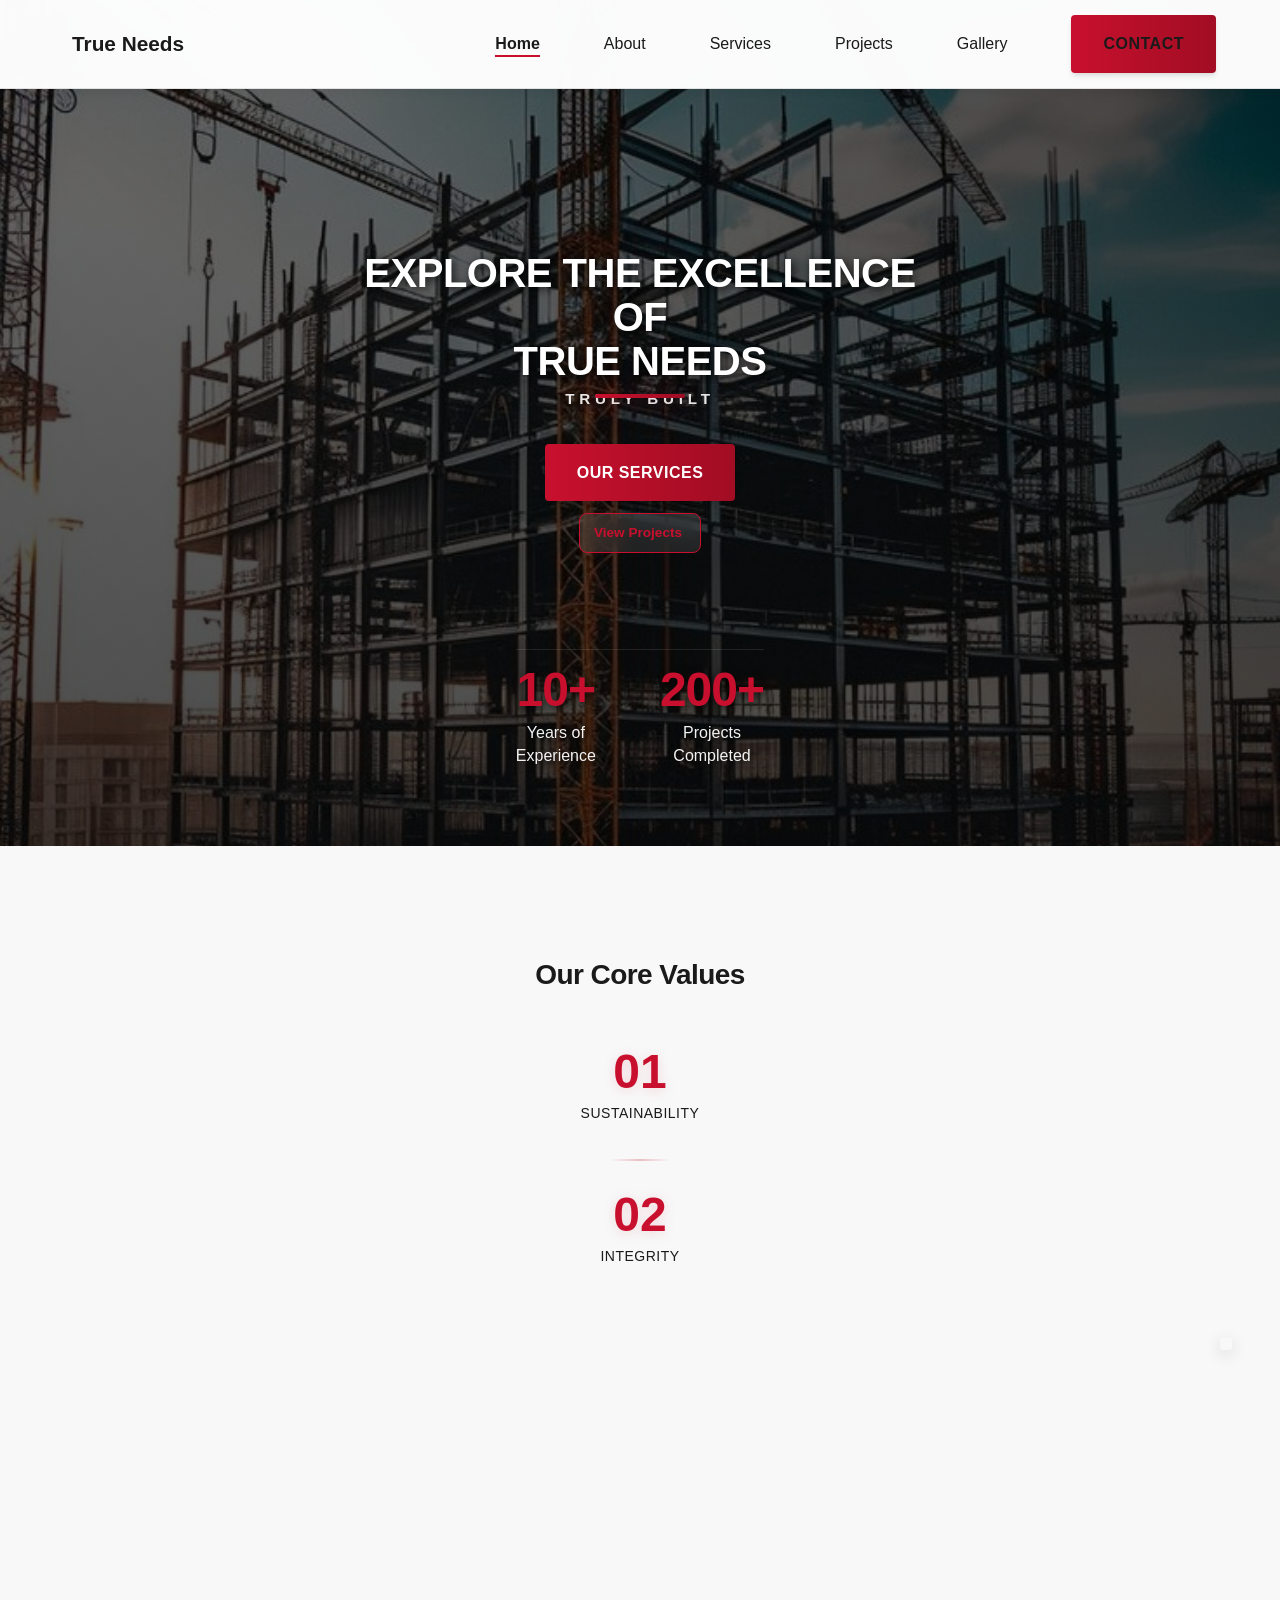
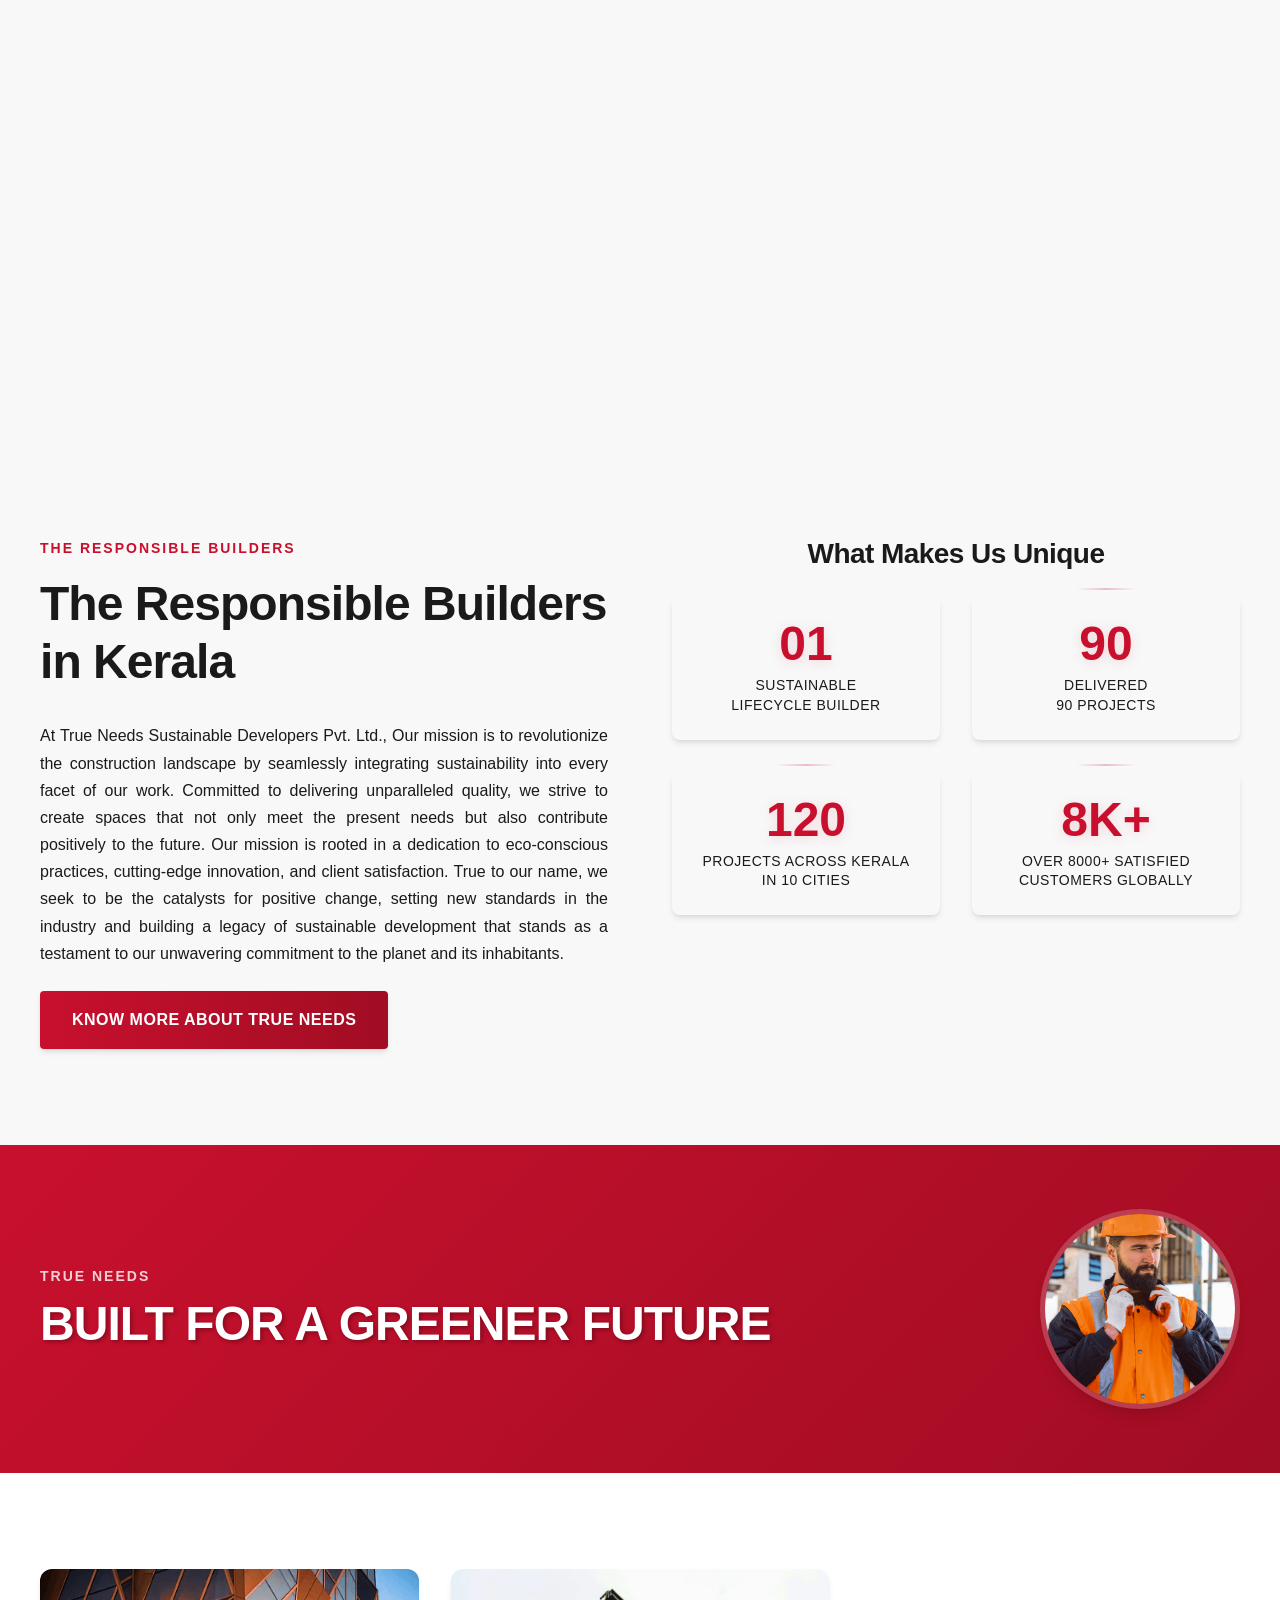
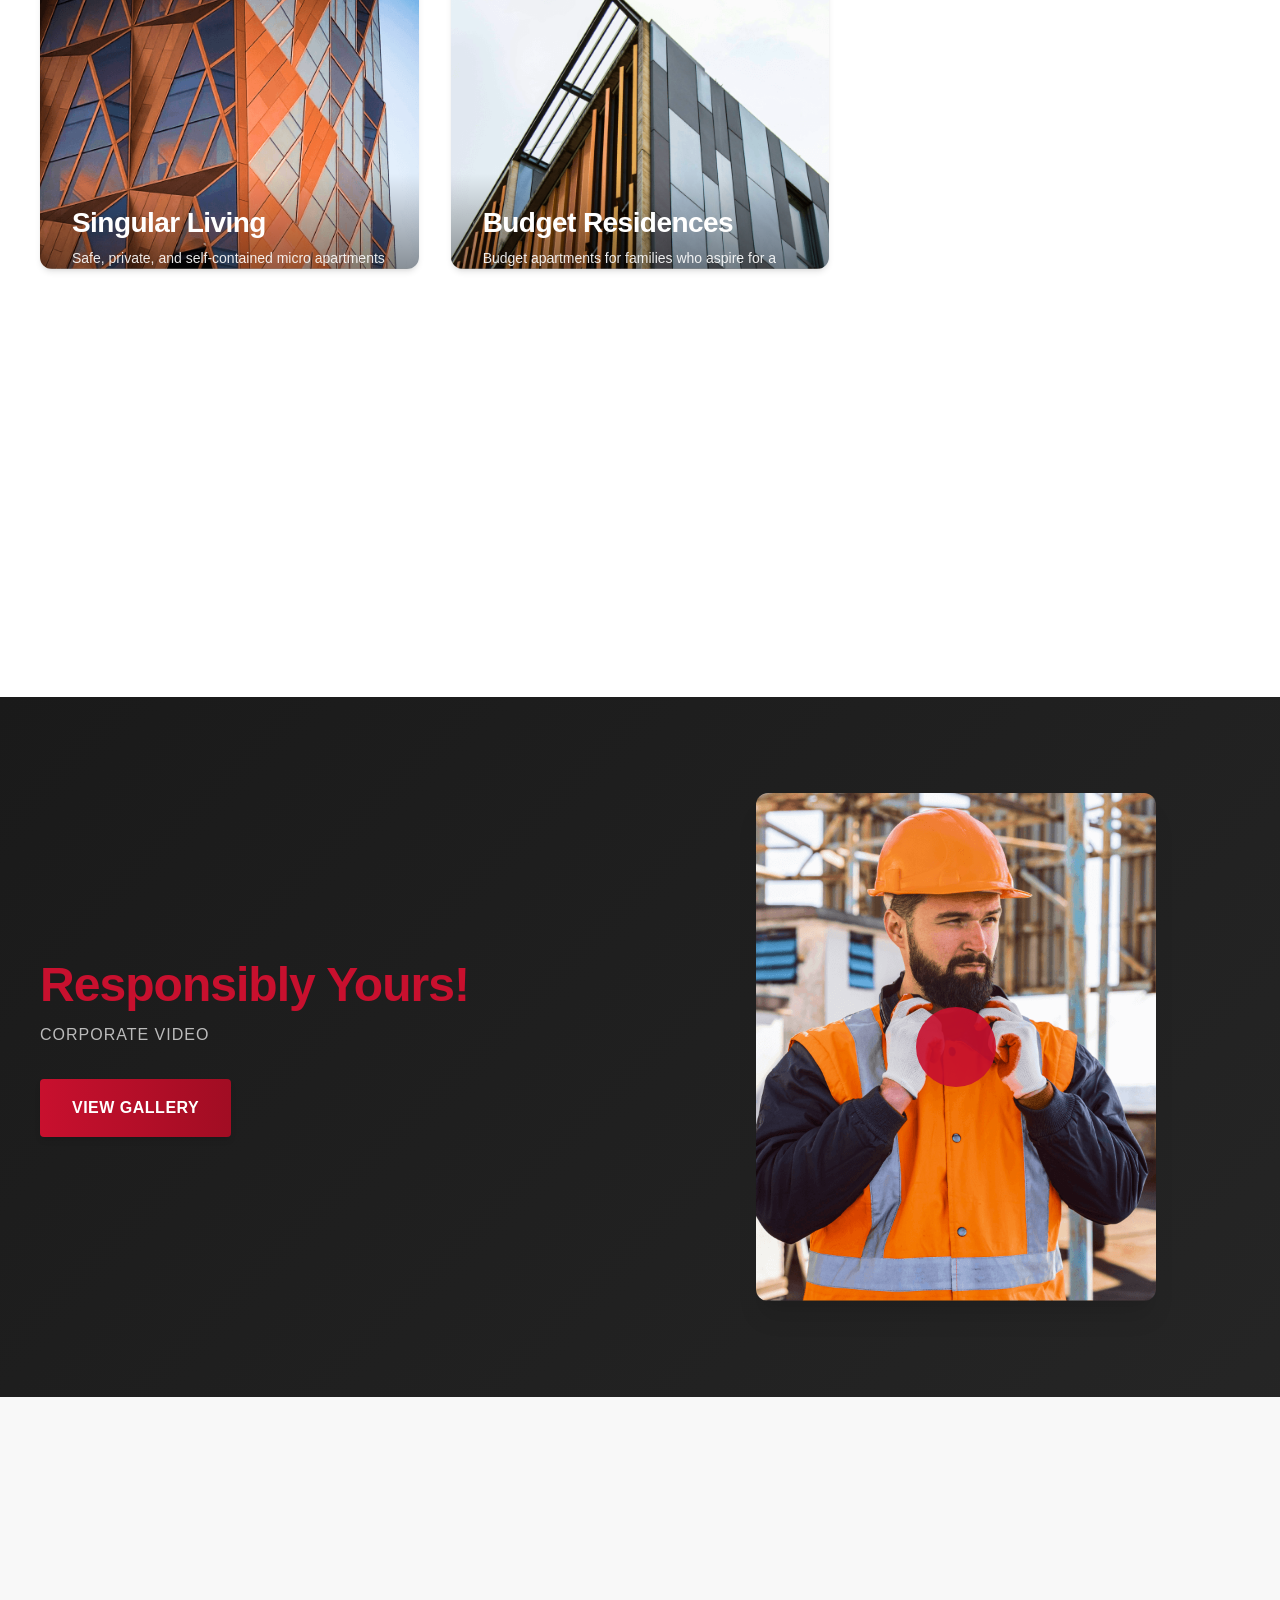
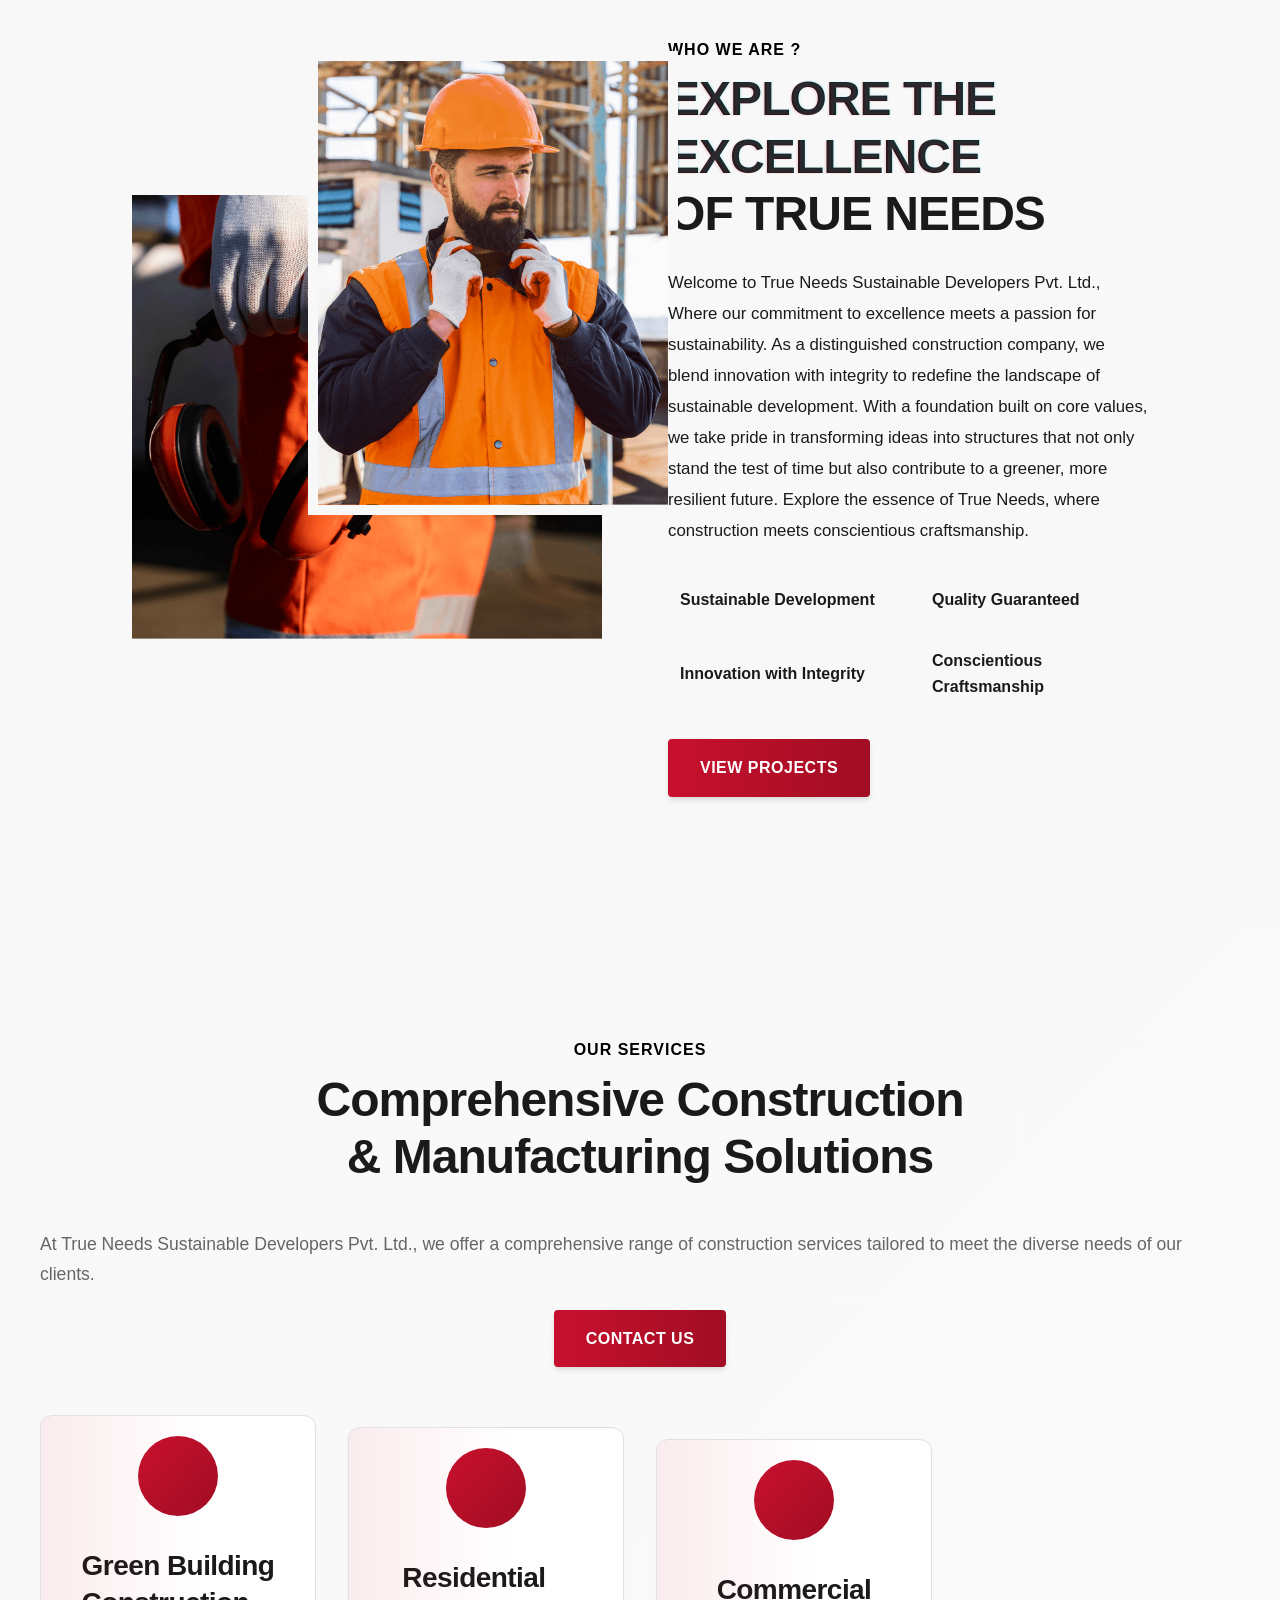
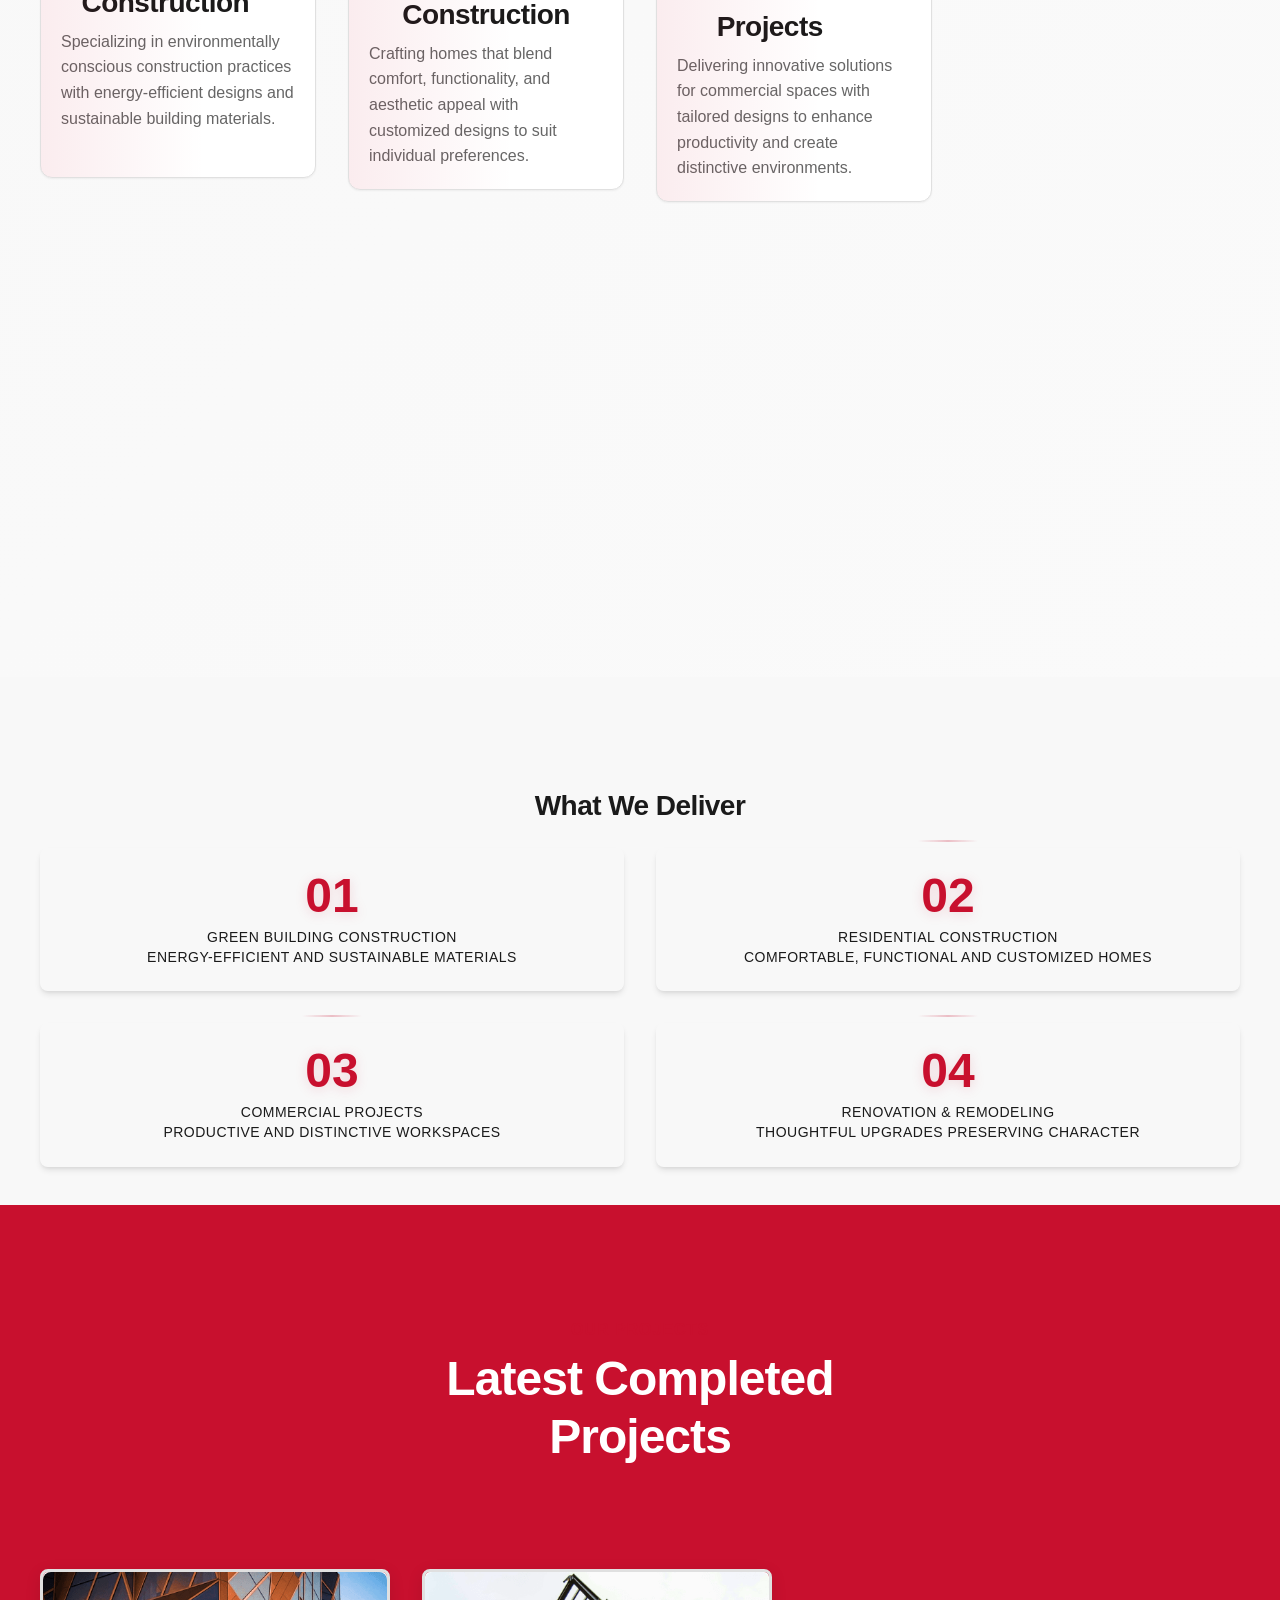
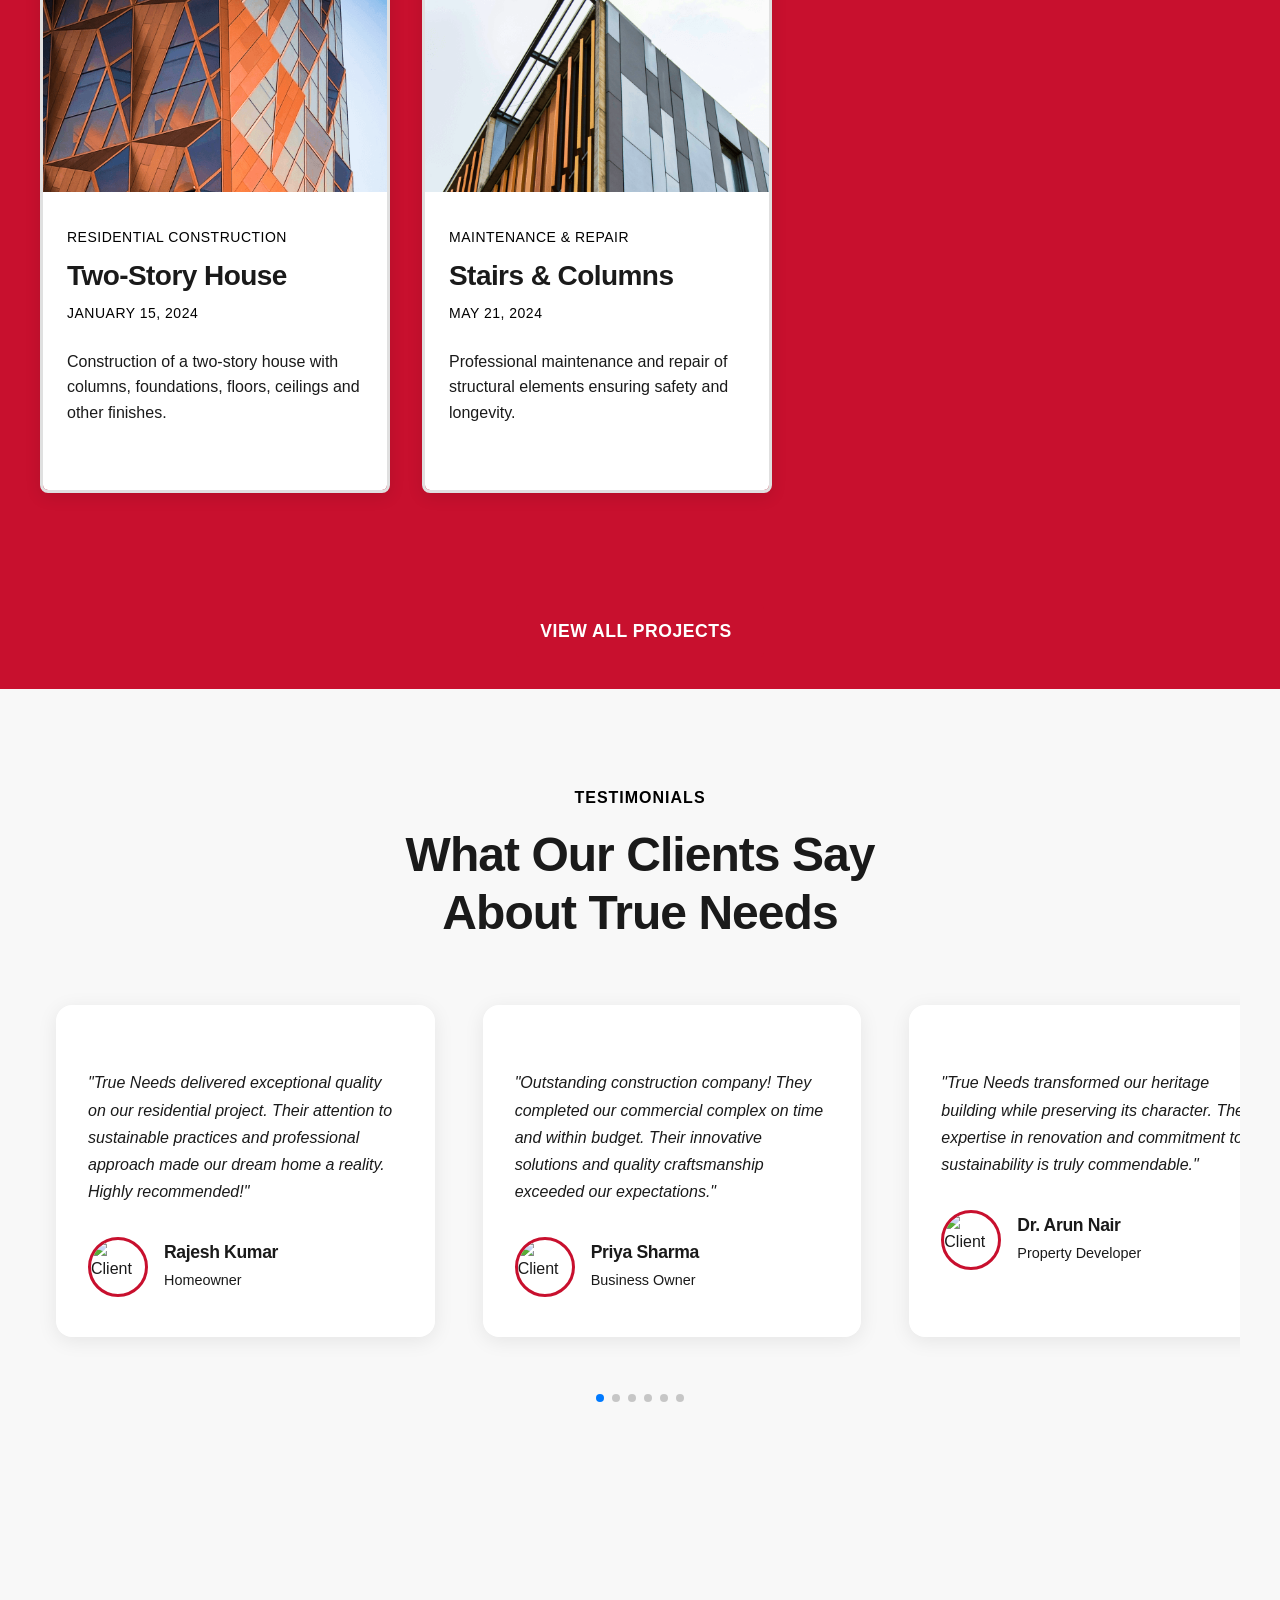
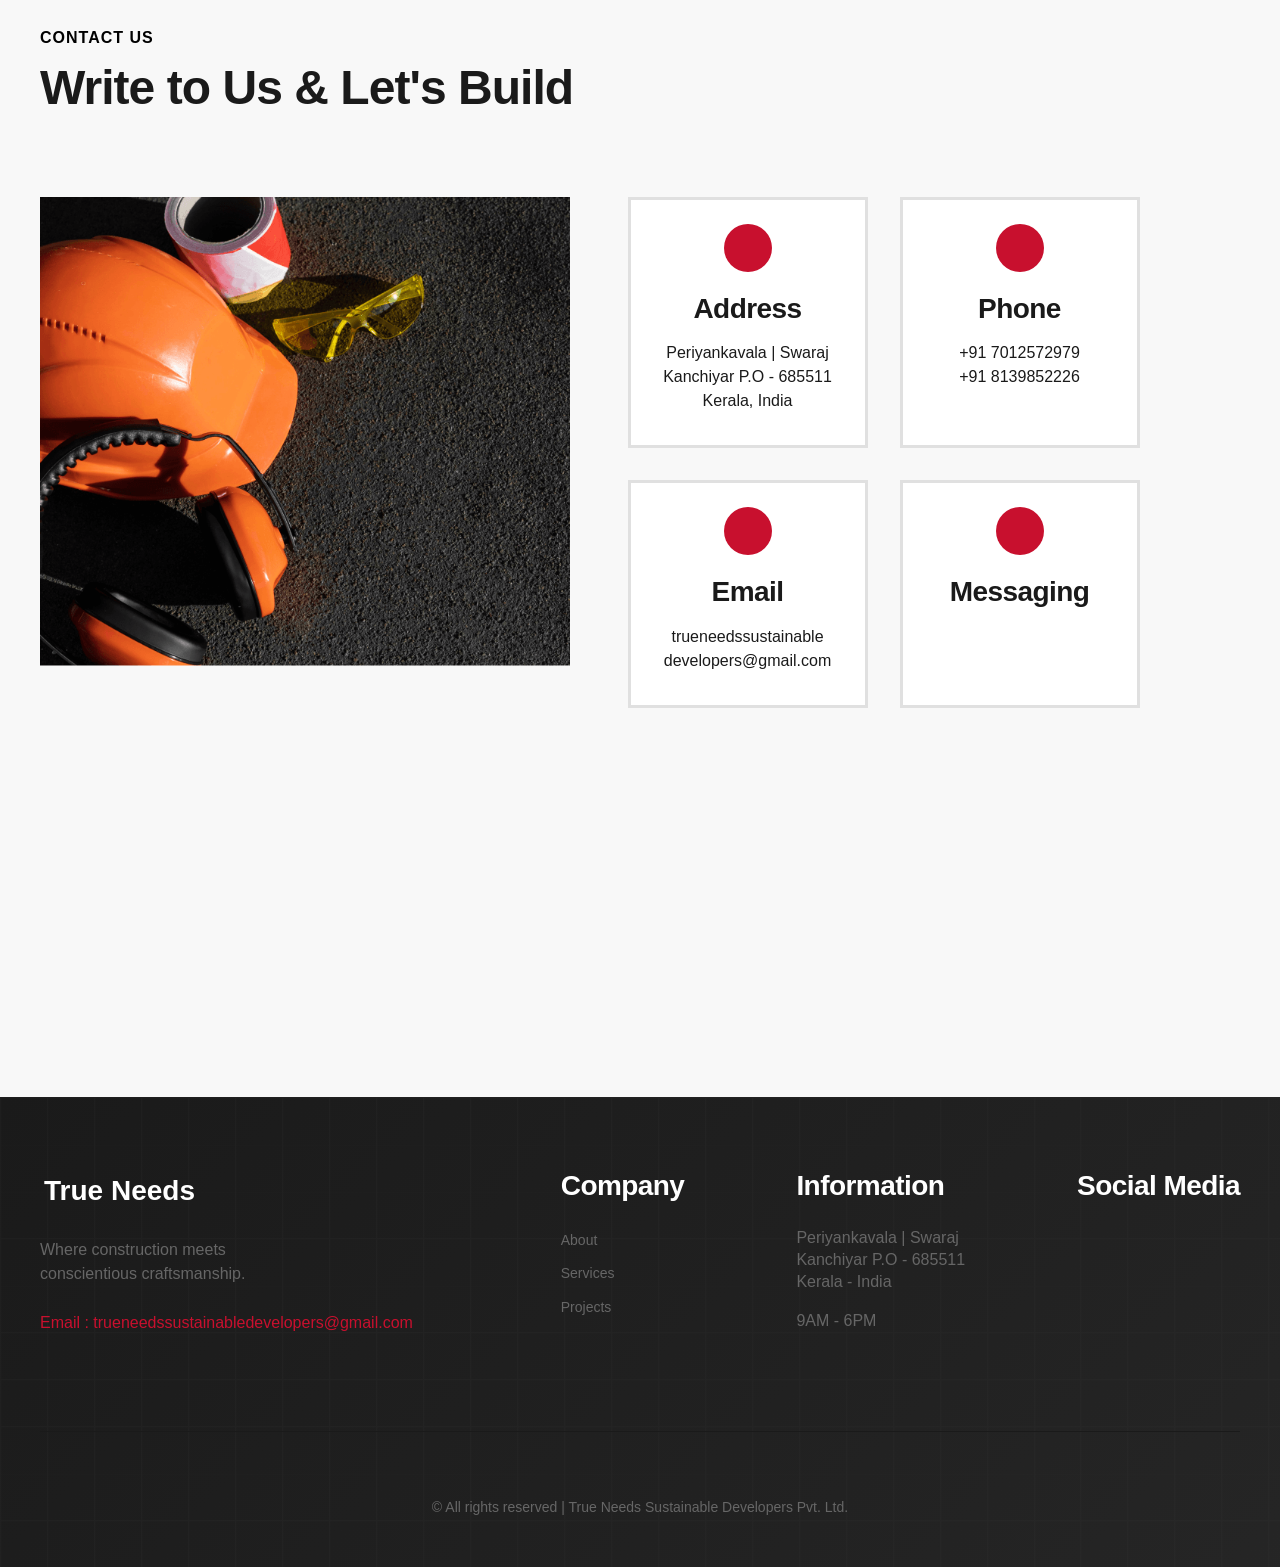
==== commit 6c11d0ae: "addons" ====
--- a/index.html
+++ b/index.html
@@ -48,6 +48,10 @@
 
             <li>
               <a href="#projects" class="nav__link">Projects</a>
+            </li>
+
+            <li>
+              <a href="gallery.html" class="nav__link">Gallery</a>
             </li>
 
             <li>
@@ -122,22 +126,55 @@
       <section class="values section">
         <div class="responsible__stats container">
           <h3 class="responsible__stats-title">Our Core Values</h3>
-          <div class="responsible__stats-grid values__grid">
-            <div class="responsible__stat-item">
+          <div class="responsible__stats-grid values__grid" id="core-values-grid">
+            <div class="responsible__stat-item" data-value="sustainability">
               <span class="responsible__stat-number">01</span>
-              <p class="responsible__stat-text">SUSTAINABLE DEVELOPMENT</p>
-            </div>
-            <div class="responsible__stat-item">
+              <p class="responsible__stat-text">SUSTAINABILITY</p>
+              <div class="core-value-detail" style="display:none">
+                We are unwavering in our commitment to environmentally responsible practices, integrating sustainable solutions into every project to minimize our ecological footprint.
+              </div>
+            </div>
+            <div class="responsible__stat-item" data-value="integrity">
               <span class="responsible__stat-number">02</span>
-              <p class="responsible__stat-text">QUALITY GUARANTEED</p>
-            </div>
-            <div class="responsible__stat-item">
+              <p class="responsible__stat-text">INTEGRITY</p>
+              <div class="core-value-detail" style="display:none">
+                Our foundation is built on honesty, transparency, and ethical conduct. We prioritize integrity in all our interactions, ensuring trust and respect with clients, partners, and stakeholders.
+              </div>
+            </div>
+            <div class="responsible__stat-item" data-value="innovation">
               <span class="responsible__stat-number">03</span>
-              <p class="responsible__stat-text">INNOVATION WITH INTEGRITY</p>
-            </div>
-            <div class="responsible__stat-item">
+              <p class="responsible__stat-text">INNOVATION</p>
+              <div class="core-value-detail" style="display:none">
+                Embracing forward-thinking and cutting-edge technologies, we strive to pioneer innovative solutions that redefine industry standards and push the boundaries of what is possible in construction.
+              </div>
+            </div>
+            <div class="responsible__stat-item" data-value="excellence">
               <span class="responsible__stat-number">04</span>
-              <p class="responsible__stat-text">CONSCIENTIOUS CRAFTSMANSHIP</p>
+              <p class="responsible__stat-text">EXCELLENCE</p>
+              <div class="core-value-detail" style="display:none">
+                We relentlessly pursue excellence in craftsmanship and project execution. From concept to completion, we aim for the highest standards of quality and precision in every endeavor.
+              </div>
+            </div>
+            <div class="responsible__stat-item" data-value="client">
+              <span class="responsible__stat-number">05</span>
+              <p class="responsible__stat-text">CLIENT-CENTRIC APPROACH</p>
+              <div class="core-value-detail" style="display:none">
+                Our clients are at the heart of everything we do. We prioritize understanding their needs, delivering personalized solutions, and exceeding expectations to foster long-term relationships.
+              </div>
+            </div>
+            <div class="responsible__stat-item" data-value="team">
+              <span class="responsible__stat-number">06</span>
+              <p class="responsible__stat-text">TEAM COLLABORATION</p>
+              <div class="core-value-detail" style="display:none">
+                We foster a culture of collaboration and teamwork, recognizing that the collective expertise of our diverse team is key to overcoming challenges and achieving success.
+              </div>
+            </div>
+            <div class="responsible__stat-item" data-value="community">
+              <span class="responsible__stat-number">07</span>
+              <p class="responsible__stat-text">COMMUNITY IMPACT</p>
+              <div class="core-value-detail" style="display:none">
+                Beyond construction, we actively contribute to the well-being of the communities we serve. We believe in giving back and creating a positive impact on society.
+              </div>
             </div>
           </div>
         </div>
@@ -151,13 +188,20 @@
             <h2 class="section__title">
               The Responsible Builders in Kerala
             </h2>
-            <p class="responsible__description">
-              Lorem ipsum dolor sit amet, consectetur adipiscing elit, sed do eiusmod tempor incididunt ut labore et dolore magna aliqua. Ut enim ad minim veniam, quis nostrud exercitation ullamco laboris nisi ut aliquip ex ea commodo consequat. Duis aute irure dolor in reprehenderit in voluptate velit esse cillum dolore eu fugiat nulla pariatur.
-            </p>
-            <p class="responsible__description">
-              Excepteur sint occaecat cupidatat non proident, sunt in culpa qui officia deserunt mollit anim id est laborum. Sed ut perspiciatis unde omnis iste natus error sit voluptatem accusantium doloremque laudantium, totam rem aperiam, eaque ipsa quae ab illo inventore veritatis et quasi architecto beatae vitae dicta sunt explicabo.
-            </p>
-            <a href="#about" class="button">Know More About True Needs</a>
+            <div class="responsible__mission">
+              
+              <p style="margin-bottom:1.5rem;line-height:1.7;text-align:justify;">At True Needs Sustainable Developers Pvt. Ltd., Our mission is to revolutionize 
+the construction landscape by seamlessly integrating sustainability into every 
+facet of our work. Committed to delivering unparalleled quality, we strive to 
+create spaces that not only meet the present needs but also contribute positively 
+to the future. Our mission is rooted in a dedication to eco-conscious practices, 
+cutting-edge innovation, and client satisfaction. True to our name, we seek to be 
+the catalysts for positive change, setting new standards in the industry and 
+building a legacy of sustainable development that stands as a testament to our 
+unwavering commitment to the planet and its inhabitants.</p>
+            </div>
+            
+            <a href="assets\pdf\TRUE NEEDS BROCHURE .pdf" class="button" target="_blank">Know More About True Needs</a>
           </div>
           
           <div class="responsible__stats">
@@ -255,7 +299,7 @@
             <div class="corporate-video__text">
               <h2 class="corporate-video__title">Responsibly Yours!</h2>
               <p class="corporate-video__subtitle">Corporate Video</p>
-              <a href="#" class="button corporate-video__button">View Gallery</a>
+              <a href="gallery.html" class="button corporate-video__button">View Gallery</a>
             </div>
             <div class="corporate-video__image">
               <img src="assets/img/about-img-1.png" alt="Corporate Video" class="corporate-video__img">
@@ -272,6 +316,7 @@
         <div class="about__container container grid">
           <div class="about__data">
             <span class="section__subtitle">WHO WE ARE ?</span>
+
             <h2 class="section__title glitch-text" data-text="EXPLORE THE EXCELLENCE">
               EXPLORE THE EXCELLENCE <br />
               OF TRUE NEEDS
@@ -351,7 +396,7 @@
             </article>
 
             <article class="services__card hover-raise tilt shine">
-              <div class="services__icon"><i class="ri-office-building-line"></i></div>
+              <div class="services__icon"><i class="ri-briefcase-4-line"></i></div>
               <h3 class="services__title">Commercial <br />Projects</h3>
               <p>Delivering innovative solutions for commercial spaces with tailored designs to enhance productivity and create distinctive environments.</p>
             </article>
@@ -360,6 +405,31 @@
               <div class="services__icon"><i class="ri-tools-line"></i></div>
               <h3 class="services__title">Renovation & <br />Remodeling</h3>
               <p>Transforming existing spaces with thoughtful renovations, upgrading structures to meet modern standards while preserving character.</p>
+            </article>
+
+            <!-- New Service Cards -->
+            <article class="services__card hover-raise tilt shine">
+              <div class="services__icon"><i class="ri-road-map-line"></i></div>
+              <h3 class="services__title">Infrastructure Development</h3>
+              <p>Contributing to the development of essential public infrastructure. Expertise in the construction of roads, bridges, and utility installations.</p>
+            </article>
+
+            <article class="services__card hover-raise tilt shine">
+              <div class="services__icon"><i class="ri-briefcase-line"></i></div>
+              <h3 class="services__title">Project Management</h3>
+              <p>Providing end-to-end project management services. Ensuring timely completion, budget adherence, and quality control.</p>
+            </article>
+
+            <article class="services__card hover-raise tilt shine">
+              <div class="services__icon"><i class="ri-lightbulb-line"></i></div>
+              <h3 class="services__title">Consulting Services</h3>
+              <p>Offering expert consultancy on sustainable construction practices. Advising on eco-friendly building materials and energy-efficient designs.</p>
+            </article>
+
+            <article class="services__card hover-raise tilt shine">
+              <div class="services__icon"><i class="ri-home-gear-line"></i></div>
+              <h3 class="services__title">Interior Design and Fit-Outs</h3>
+              <p>Creating aesthetically pleasing and functional interior spaces. Tailored solutions to align with client preferences and brand identity.</p>
             </article>
           </div>
         </div>
@@ -641,7 +711,6 @@
                 <div class="contact__icon">
                   <i class="ri-map-pin-2-line"></i>
                 </div>
-
                 <h3 class="contact__title">Address</h3>
                 <address class="contact__info">
                   Periyankavala | Swaraj<br />
@@ -654,7 +723,6 @@
                 <div class="contact__icon">
                   <i class="ri-phone-line"></i>
                 </div>
-
                 <h3 class="contact__title">Phone</h3>
                 <address class="contact__info">
                   +91 7012572979 <br />
@@ -666,7 +734,6 @@
                 <div class="contact__icon">
                   <i class="ri-mail-line"></i>
                 </div>
-
                 <h3 class="contact__title">Email</h3>
                 <address class="contact__info">
                   trueneedssustainable<br />
@@ -678,23 +745,21 @@
                 <div class="contact__icon">
                   <i class="ri-message-3-line"></i>
                 </div>
-
                 <h3 class="contact__title">Messaging</h3>
                 <div class="contact__social">
                   <a
-                    href="https://api.whatsapp.com/send?phone=917012572979&text=Hello, need more information!"
+                    href="https://api.whatsapp.com/send?phone=918139852226&text=Hello%2C%20I%20have%20an%20enquiry%20about%20True%20Needs"
                     target="_blank"
+                    rel="noopener noreferrer"
                     class="contact__social-link">
                     <i class="ri-whatsapp-line"></i>
                   </a>
-
                   <a
                     href="https://www.messenger.com/"
                     target="_blank"
                     class="contact__social-link">
                     <i class="ri-messenger-line"></i>
                   </a>
-
                   <a
                     href="https://telegram.org/"
                     target="_blank"
@@ -702,6 +767,16 @@
                     <i class="ri-telegram-line"></i>
                   </a>
                 </div>
+              </div>
+
+              <div class="contact__card">
+                <div class="contact__icon">
+                  <i class="ri-briefcase-line"></i>
+                </div>
+                <h3 class="contact__title">For<br />Vacancies</h3>
+                <address class="contact__info">
+                  future.trueneeds.in<br />@gmail.com
+                </address>
               </div>
             </div>
           </div>
@@ -776,7 +851,7 @@
               ></a>
 
               <a
-                href="https://www.instagram.com/"
+                href="https://www.instagram.com/true.needs?igsh=dTQwZjQzY25qamF1"
                 target="-blanck"
                 class="footer__social-link"
                 ><i class="ri-instagram-line"></i
--- a/assets/css/styles.css
+++ b/assets/css/styles.css
@@ -1,3 +1,8 @@
+/* Fix overlapping email in contact card */
+.contact__card .contact__info {
+  word-break: break-all;
+  padding: 0.5rem 0;
+}
 @import url("https://fonts.googleapis.com/css2?family=Inter:wght@300;400;500;600;700;800;900&display=swap");
 @import url("https://fonts.googleapis.com/css2?family=Roboto:wght@300;400;500;700;900&display=swap");
 @import url("https://fonts.googleapis.com/css2?family=Poppins:wght@400;500;600;700;800&display=swap");
@@ -420,6 +425,48 @@
   .categories__card:nth-child(2) { transition-delay: 0.2s; }
   .categories__card:nth-child(3) { transition-delay: 0.3s; }
   .categories__card:nth-child(4) { transition-delay: 0.4s; }
+  
+  /* Enhanced Core Values mobile scroll effect - Auto hover animation */
+  .values .responsible__stat-item {
+    transition: all 0.8s cubic-bezier(0.4, 0, 0.2, 1);
+    opacity: 0.6;
+    transform: translateY(30px) scale(0.95);
+    box-shadow: 0 2px 8px rgba(0,0,0,.1);
+  }
+  
+  /* Auto-apply hover effect when scrolled into view */
+  .values .responsible__stat-item.scroll-active {
+    transform: translateY(-8px) scale(1.05);
+    box-shadow: 0 12px 30px rgba(0,0,0,.15), 0 6px 18px rgba(200,16,46,.2);
+    opacity: 1;
+  }
+  
+  /* Additional animation class for smooth entry */
+  .values .responsible__stat-item.animate {
+    transform: translateY(0) scale(1);
+    opacity: 0.8;
+    transition: all 0.8s cubic-bezier(0.4, 0, 0.2, 1);
+  }
+  
+  /* Combined effect - both animate and scroll-active */
+  .values .responsible__stat-item.animate.scroll-active {
+    transform: translateY(-8px) scale(1.05);
+    box-shadow: 0 12px 30px rgba(0,0,0,.15), 0 6px 18px rgba(200,16,46,.2);
+    opacity: 1;
+  }
+  
+  /* Touch hover effect for mobile */
+  .values .responsible__stat-item:hover {
+    transform: translateY(-8px) scale(1.05);
+    box-shadow: 0 12px 30px rgba(0,0,0,.15), 0 6px 18px rgba(200,16,46,.2);
+    opacity: 1;
+  }
+  
+  /* Active state for touch devices */
+  .values .responsible__stat-item:active {
+    transform: translateY(-6px) scale(1.03);
+    box-shadow: 0 8px 20px rgba(0,0,0,.2), 0 4px 12px rgba(200,16,46,.25);
+  }
 }
 
 ul {
@@ -485,7 +532,10 @@
   width: 100%;
   top: 0;
   left: 0;
-  background-color: transparent;
+  background-color: rgba(255, 255, 255, 0.98);
+  backdrop-filter: blur(20px);
+  box-shadow: 0 4px 20px rgba(0, 0, 0, 0.1);
+  border-bottom: 1px solid rgba(0, 0, 0, 0.1);
   z-index: var(--z-fixed);
   transition: var(--transition-smooth);
 }
@@ -571,17 +621,12 @@
     box-shadow: var(--shadow-xl);
   }
   
-  /* For transparent header, use a semi-transparent dark background for better contrast */
-  .header--transparent .nav__menu .nav__list {
-    background: rgba(0, 0, 0, 0.9);
-    backdrop-filter: blur(10px);
-    border-left: 2px solid rgba(255, 255, 255, 0.2);
+  /* Mobile menu styling with solid background */
+  .nav__menu .nav__list {
+    background: #ffffff;
+    border-left: 2px solid var(--border-light);
   }
   .nav__menu.show-menu .nav__link { color: var(--title-color); }
-  
-  /* Override for transparent header - keep white text in mobile menu */
-  .header--transparent .nav__menu.show-menu .nav__link { color: var(--white-color); }
-  .header--transparent .nav__menu.show-menu .nav__link::before { background: var(--white-color); }
 
   /* Show only close icon when expanded; hide toggle */
   .nav__close { display: none; }
@@ -596,7 +641,7 @@
 }
 
 .nav__link {
-  color: var(--text-color);
+  color: var(--title-color);
   font-family: var(--subheading-font);
   font-weight: var(--font-medium);
   font-size: var(--normal-font-size);
@@ -644,52 +689,42 @@
   .responsible__stats .responsible__stat-item:active { transform: translateY(-8px) scale(1.02); box-shadow: 0 12px 30px rgba(0,0,0,.12), 0 6px 18px rgba(200,16,46,.12); }
 }
 
-/* Change Background Header */
-.bg-header {
-  background-color: rgba(255, 255, 255, 0.98);
-  box-shadow: var(--shadow-md);
+/* Header always has solid background - no transparency */
+.header {
+  background-color: rgba(255, 255, 255, 0.98) !important;
+  backdrop-filter: blur(20px);
+  box-shadow: 0 4px 20px rgba(0, 0, 0, 0.1);
   border-bottom: 1px solid rgba(0, 0, 0, 0.1);
 }
 
-.bg-header .nav__logo span,
-.bg-header .nav__toggle {
-  color: var(--title-color);
-}
-
-/* Ensure links are visible when header has background (all viewports) */
-.bg-header .nav__link {
-  color: var(--title-color);
-}
-.bg-header .nav__link::before {
-  background: var(--first-color);
-}
-
-/* Transparent header theme over hero */
-.header--transparent .nav__logo span,
-.header--transparent .nav__toggle,
-.header--transparent .nav__link {
-  color: var(--white-color);
-}
-
-.header--transparent .nav__link::before {
-  background: var(--white-color);
-}
-
-/* Mobile icons color logic when header is transparent */
+/* Ensure all navbar elements are visible with solid background */
+.nav__logo span,
+.nav__logo i,
+.nav__toggle,
+.nav__close,
+.nav__link {
+  color: var(--title-color) !important;
+}
+
+.nav__link::before {
+  background: var(--first-color) !important;
+}
+
+/* Mobile menu styling with solid background */
 @media screen and (max-width: 1150px) {
-  /* hamburger (expand) stays white over hero */
-  .header--transparent .nav__toggle,
-  .header--transparent .nav__toggle i { color: var(--white-color); }
-  /* close icon should be dark for contrast against white panel */
-  .header--transparent .nav__close,
-  .header--transparent .nav__close i { color: var(--title-color); }
-  
-  /* Ensure logo and navbar items are white in transparent header on mobile */
-  .header--transparent .nav__logo span,
-  .header--transparent .nav__logo i { color: var(--white-color); }
-  
-  .header--transparent .nav__menu .nav__link { color: var(--white-color); }
-  .header--transparent .nav__menu .nav__link::before { background: var(--white-color); }
+  .nav__toggle,
+  .nav__toggle i,
+  .nav__close,
+  .nav__close i,
+  .nav__logo span,
+  .nav__logo i,
+  .nav__menu .nav__link {
+    color: var(--title-color) !important;
+  }
+  
+  .nav__menu .nav__link::before {
+    background: var(--first-color) !important;
+  }
 }
 
 /* Active Link */
@@ -1362,11 +1397,39 @@
 
 .services--grid .services__grid,
 .services--elegant .services__grid,
+
 .services--ladder .services__grid {
   display: grid;
   grid-template-columns: repeat(4, 1fr);
-  gap: 1rem;
-}
+  gap: 2rem;
+}
+
+/* Ensure all service cards are the same size and aligned */
+.services__card {
+  min-height: 340px;
+  height: 100%;
+  display: flex;
+  flex-direction: column;
+  justify-content: flex-start;
+  align-items: center;
+  box-sizing: border-box;
+}
+
+@media screen and (max-width: 1024px) {
+  .services--ladder .services__grid {
+    grid-template-columns: repeat(2, 1fr);
+  }
+}
+
+@media screen and (max-width: 600px) {
+  .services--ladder .services__grid {
+    grid-template-columns: 1fr;
+  }
+  .services__card {
+    min-height: 280px;
+  }
+}
+
 
 .services--grid .services__card {
   width: 100%;
@@ -1893,13 +1956,76 @@
 
 /* For Medium Devices */
 @media screen and (min-width: 540px) {
-  .home__container,
-  .about__container,
-  .services__container,
-  .projects__container,
-  .contact__container {
-    grid-template-columns: 360px;
+  .container {
+    margin-inline: auto;
+  }
+
+  .section {
+    padding-block: 7rem 2rem;
+  }
+
+  /* Properly align Who We Are section (about) */
+  .about__container {
+    display: grid;
+    grid-template-columns: 1fr 1fr;
+    gap: 4rem;
+    align-items: center;
     justify-content: center;
+    max-width: 1200px;
+    margin: 0 auto;
+    padding: 0 2rem;
+  }
+  .about__data {
+    text-align: left;
+    max-width: 100%;
+    margin: 0;
+  }
+  .about__images {
+    justify-self: end;
+    margin: 0;
+    position: relative;
+    z-index: 1;
+  }
+  .about__description {
+    margin-top: 1.5rem;
+    margin-bottom: 2rem;
+    font-size: 1.08rem;
+    line-height: 1.7;
+    color: var(--text-color);
+    background: none;
+    position: relative;
+    z-index: 2;
+  }
+
+  /* Center home section vertically and horizontally on desktop */
+  .home__container {
+    display: flex;
+    flex-direction: column;
+    justify-content: center;
+    align-items: center;
+    min-height: 78vh;
+    height: 78vh;
+    width: 100%;
+  }
+  .home__content {
+    display: flex;
+    flex-direction: column;
+    justify-content: center;
+    align-items: center;
+    height: 100%;
+    width: 100%;
+    max-width: 900px;
+    margin: 0 auto;
+  }
+  .home__data {
+    text-align: center;
+    margin-bottom: 2rem;
+  }
+  .home__info {
+    justify-content: center;
+    align-items: center;
+    margin-top: 2rem;
+  }
   }
 
   .footer__content {
@@ -1921,7 +2047,7 @@
     display: block;
     margin: 0.5rem 0; /* Added gap between lines */
   }
-}
+
 
 @media screen and (min-width: 768px) {
   .nav__menu {
@@ -2269,10 +2395,33 @@
   box-shadow: 0 12px 30px rgba(0,0,0,.12), 0 6px 18px rgba(200,16,46,.12);
 }
 
-/* Keep Core Values flat and un-elevated */
+/* Core Values - add hover effect and scroll-triggered effect */
 .values .responsible__stat-item {
   transform: none;
   box-shadow: none;
+  transition: all 0.6s cubic-bezier(0.4, 0, 0.2, 1);
+}
+
+/* Mobile initial state for Core Values */
+@media screen and (max-width: 768px) {
+  .values .responsible__stat-item {
+    opacity: 0.6;
+    transform: translateY(30px) scale(0.95);
+    box-shadow: 0 2px 8px rgba(0,0,0,.1);
+    transition: all 0.8s cubic-bezier(0.4, 0, 0.2, 1);
+  }
+}
+
+/* Core Values hover effect */
+.values .responsible__stat-item:hover {
+  transform: translateY(-8px) scale(1.02);
+  box-shadow: 0 12px 30px rgba(0,0,0,.12), 0 6px 18px rgba(200,16,46,.12);
+}
+
+/* Core Values scroll-triggered effect (mimics hover) */
+.values .responsible__stat-item.scroll-active {
+  transform: translateY(-8px) scale(1.02);
+  box-shadow: 0 12px 30px rgba(0,0,0,.12), 0 6px 18px rgba(200,16,46,.12);
 }
 
 .responsible__stat-number {
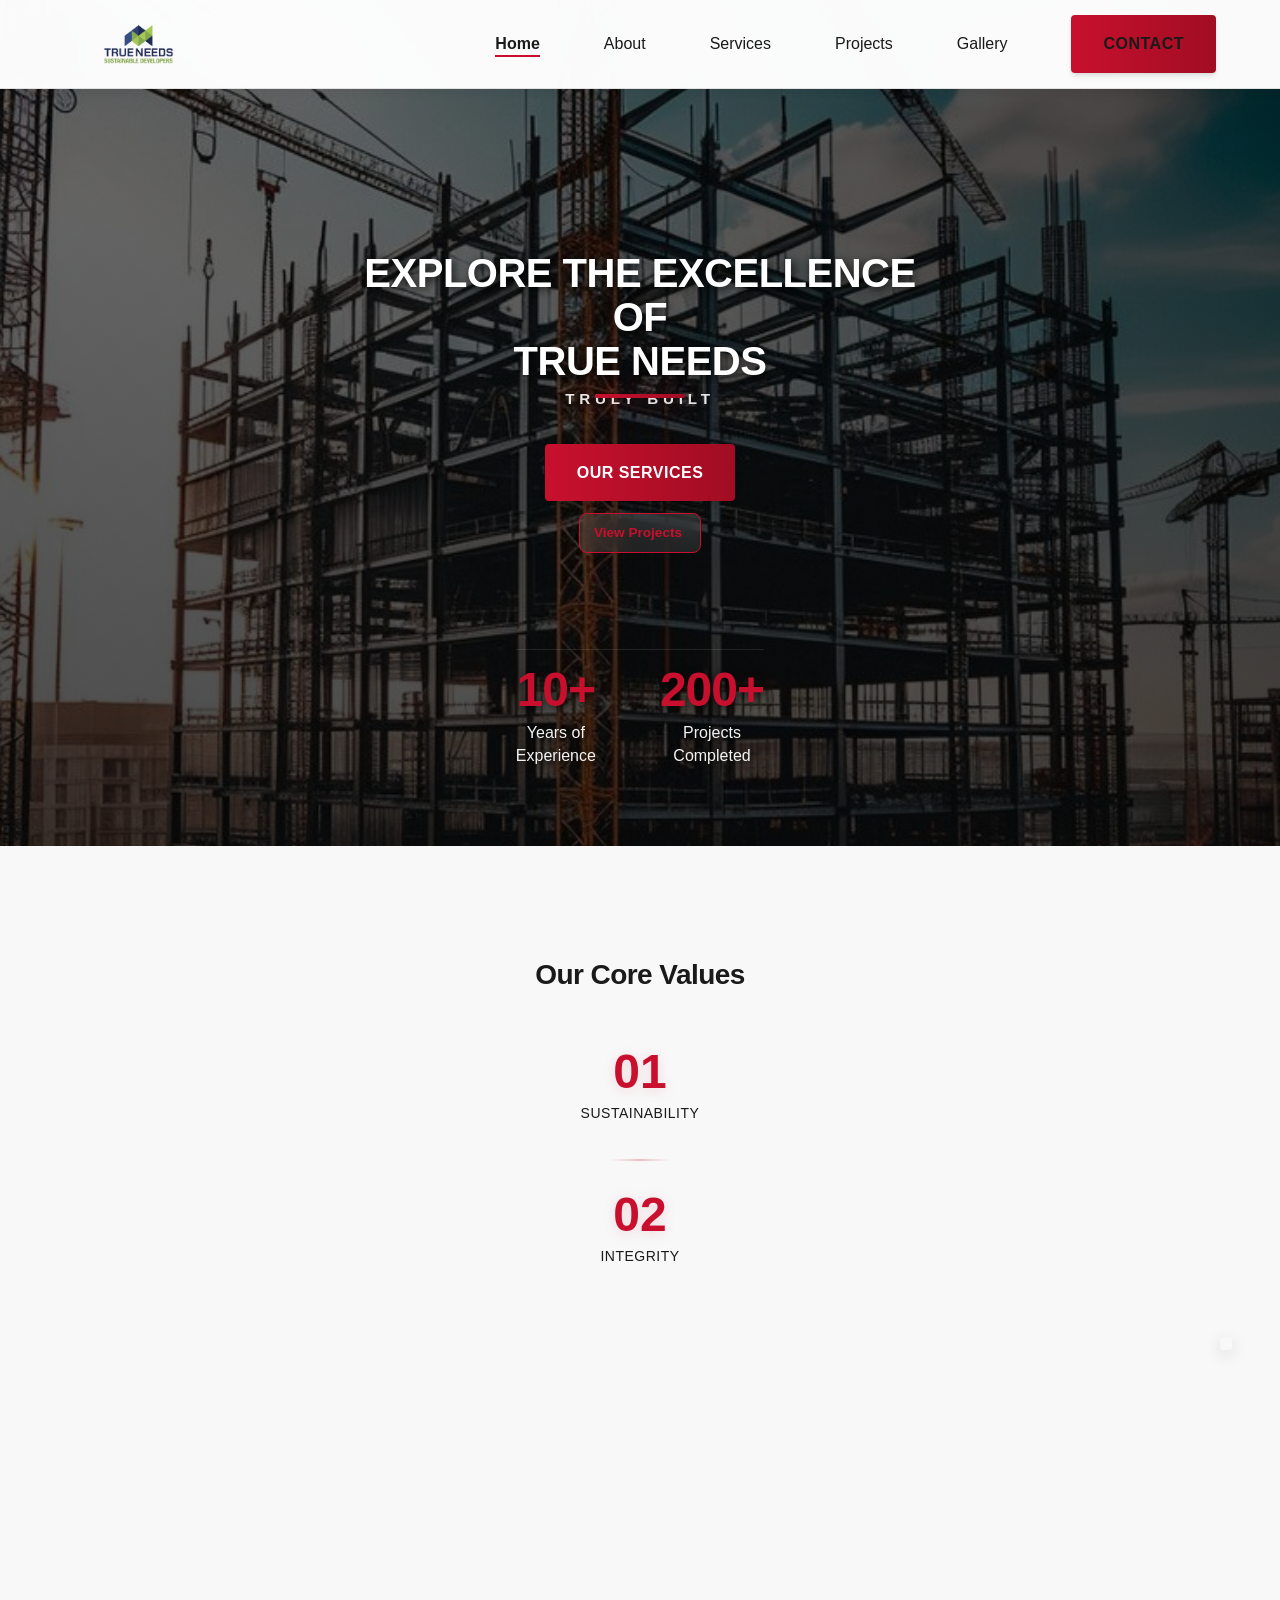
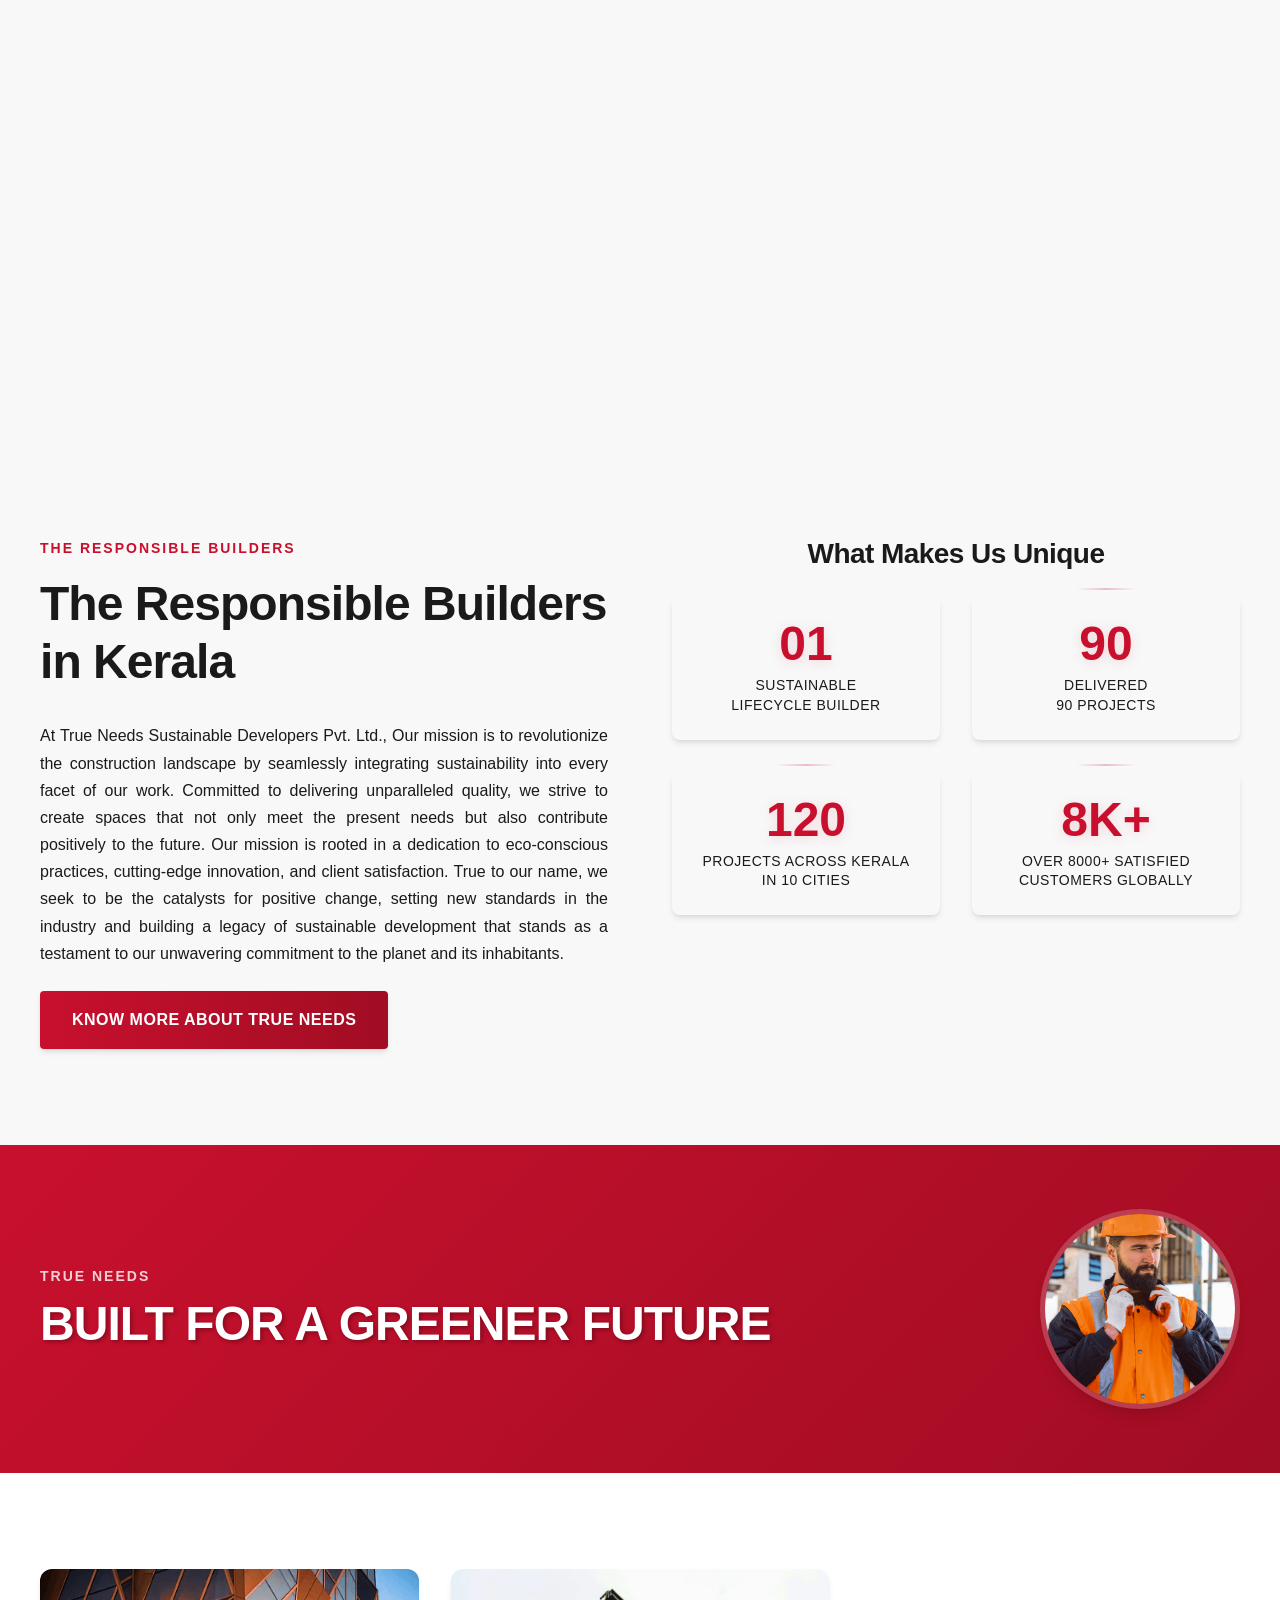
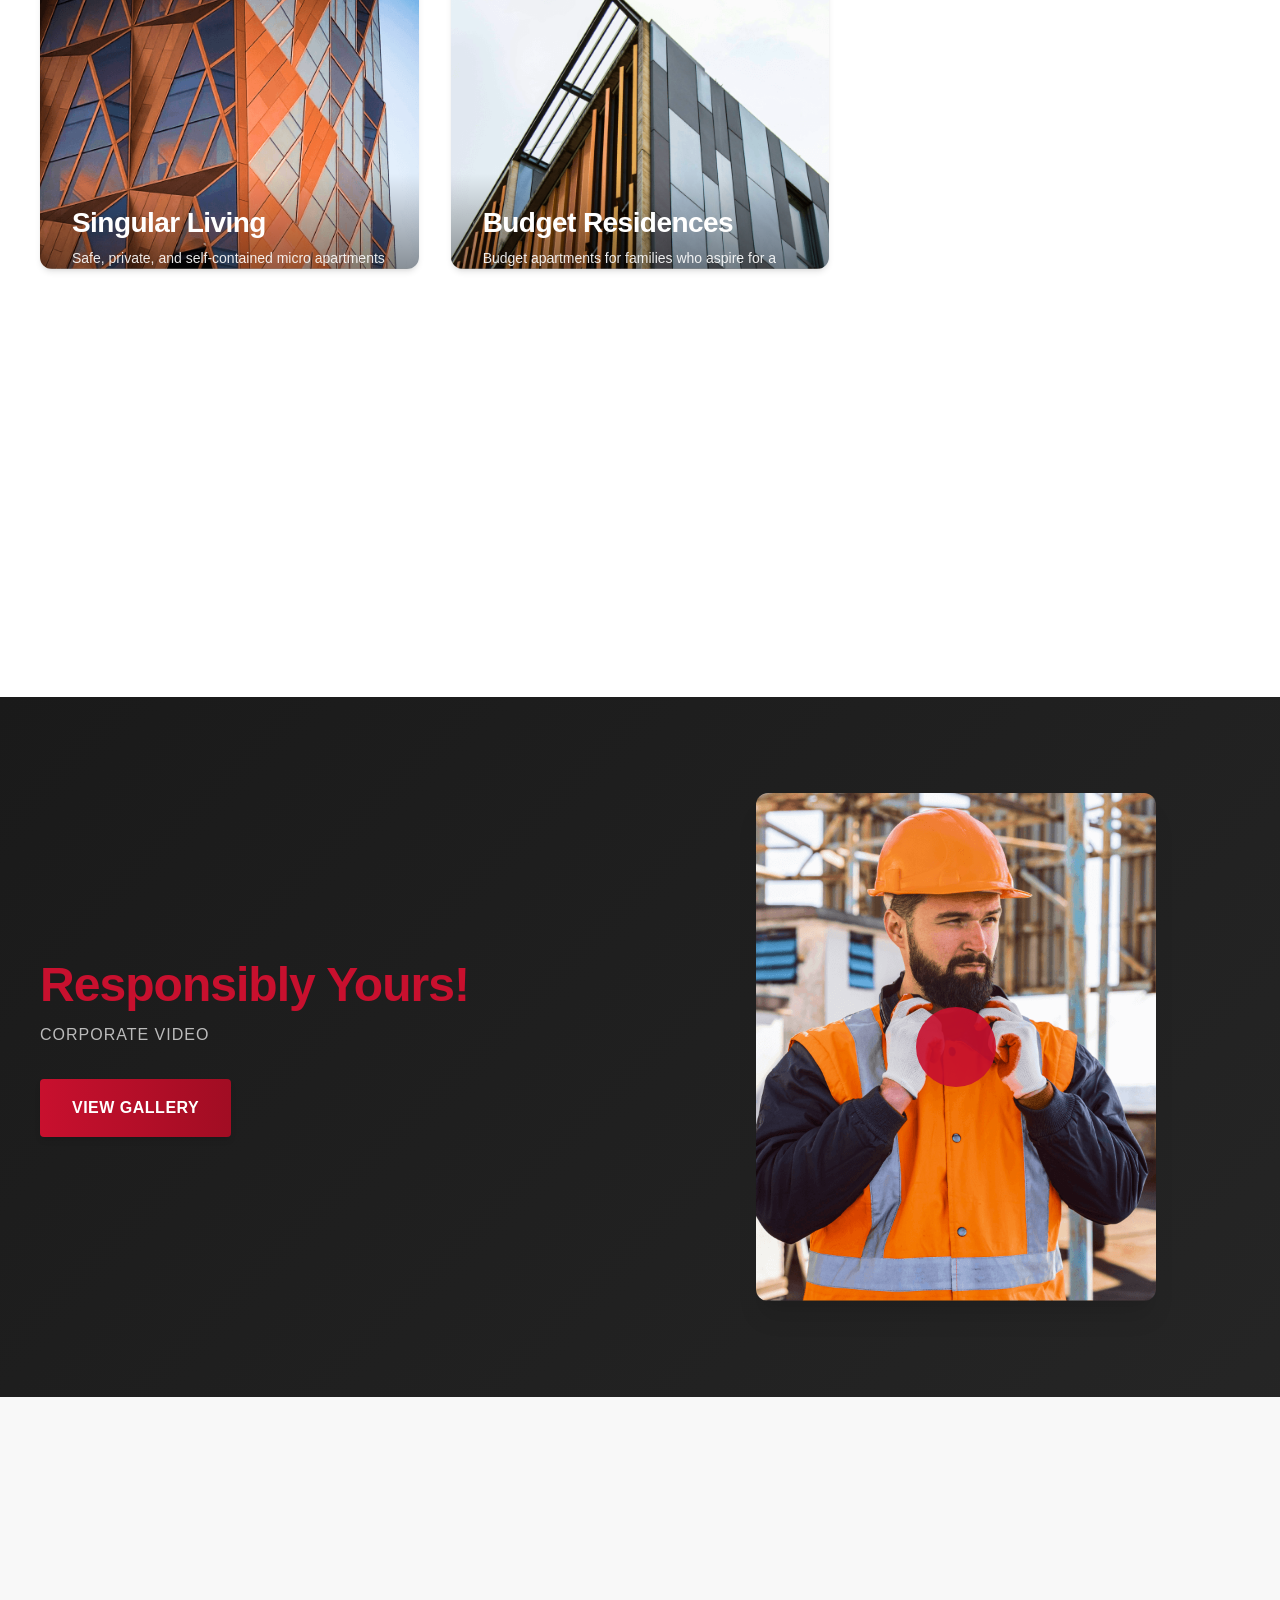
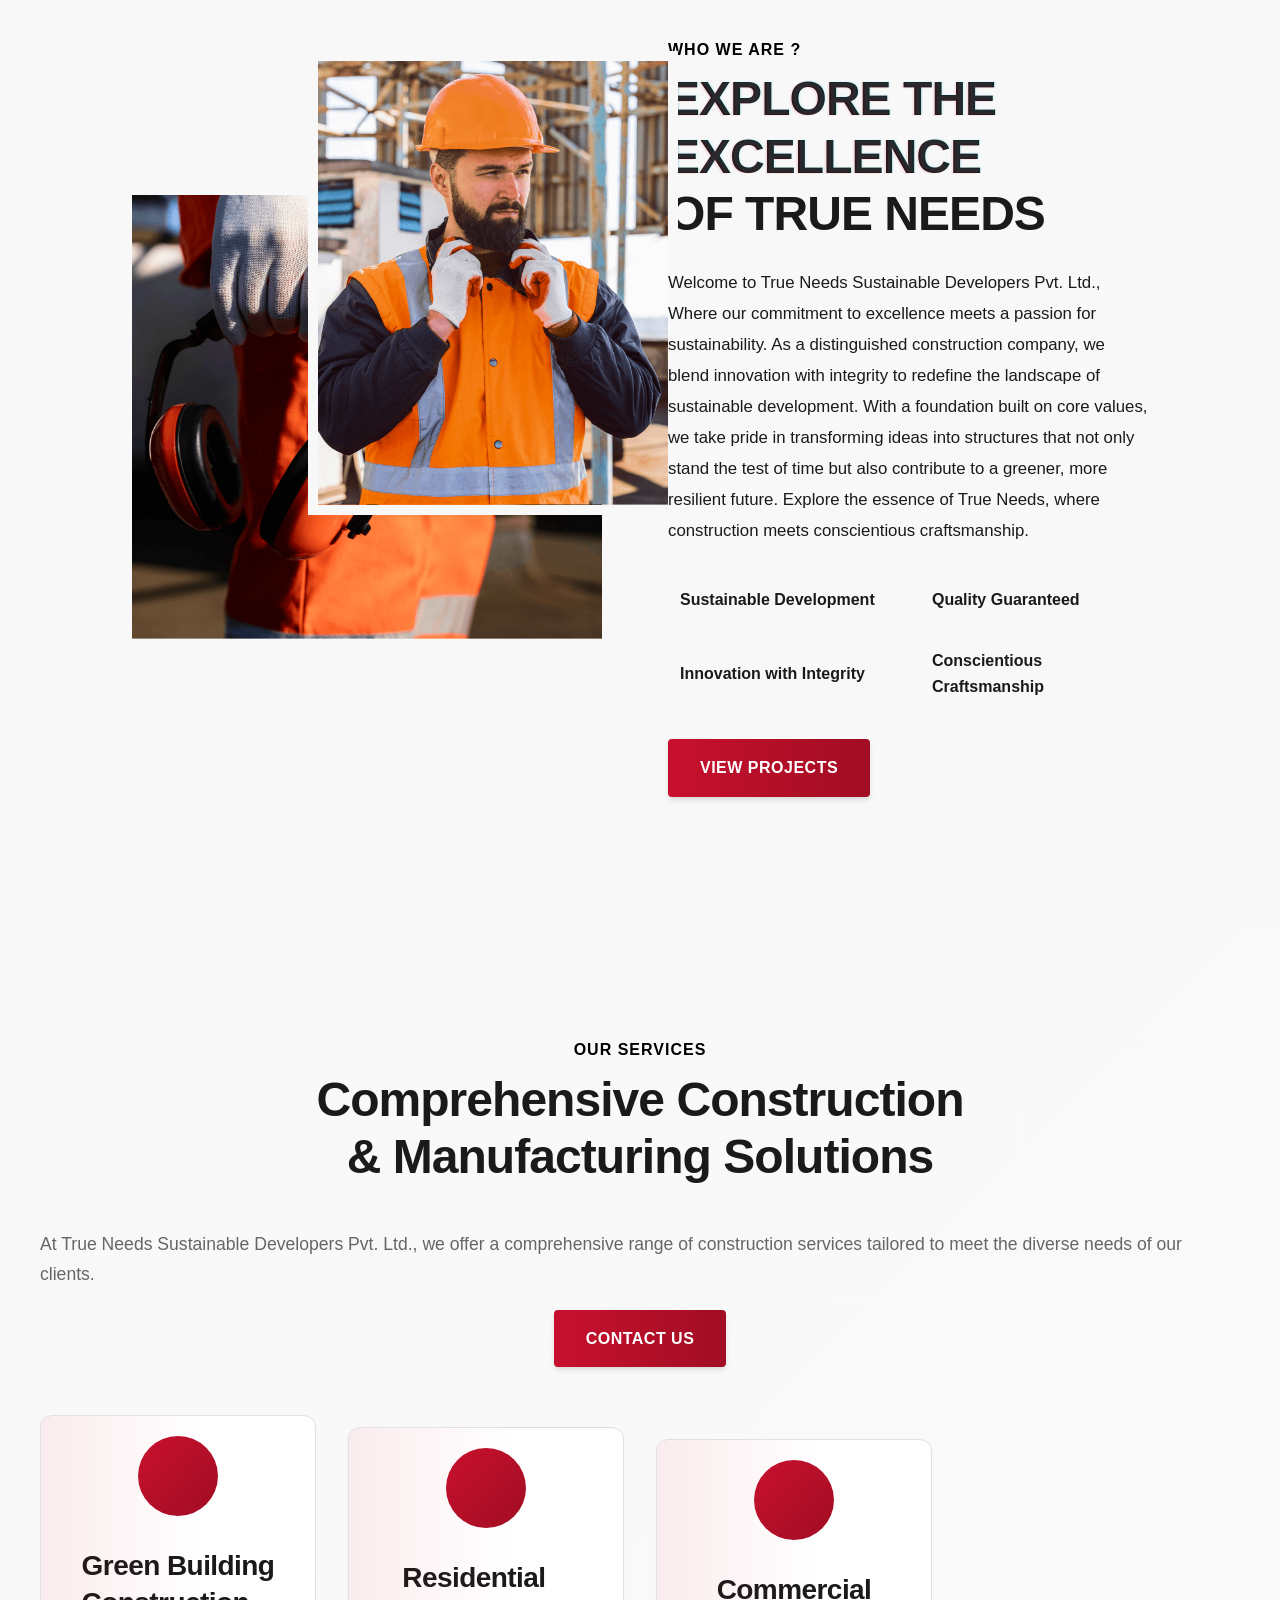
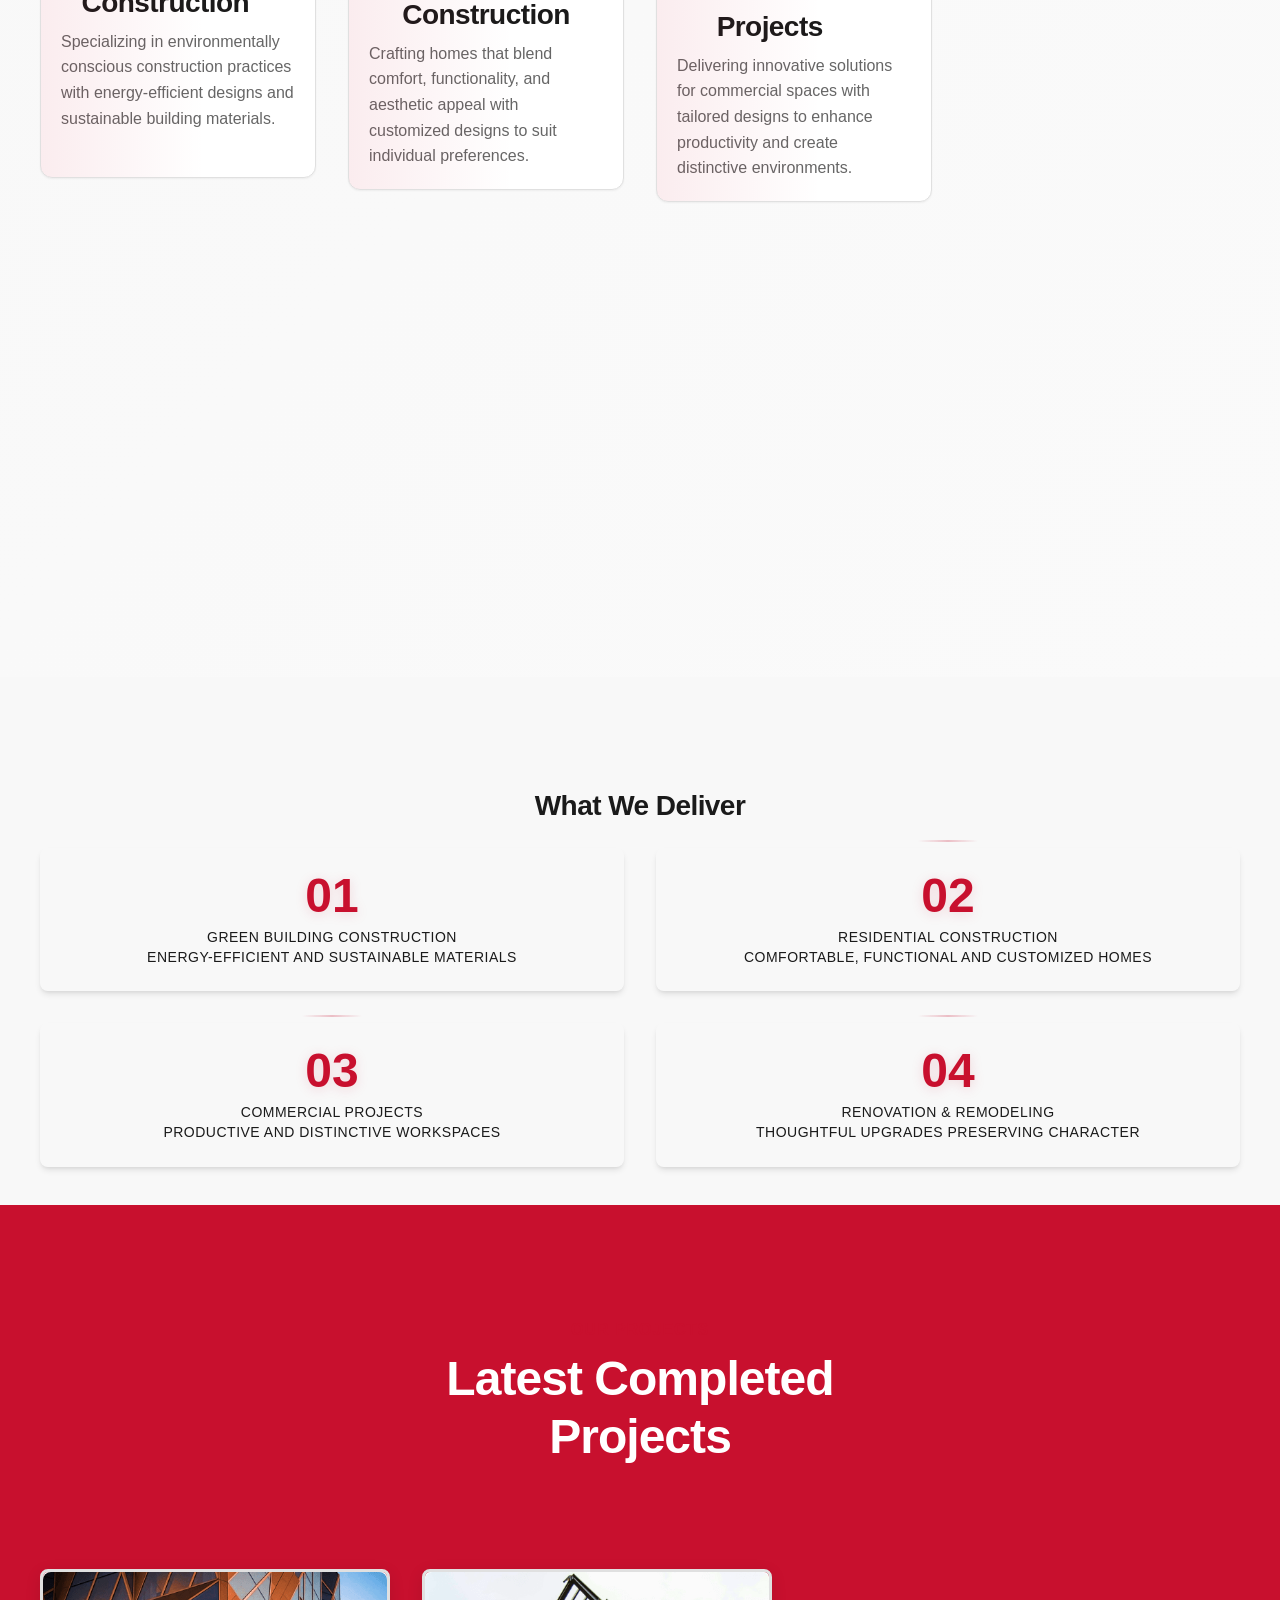
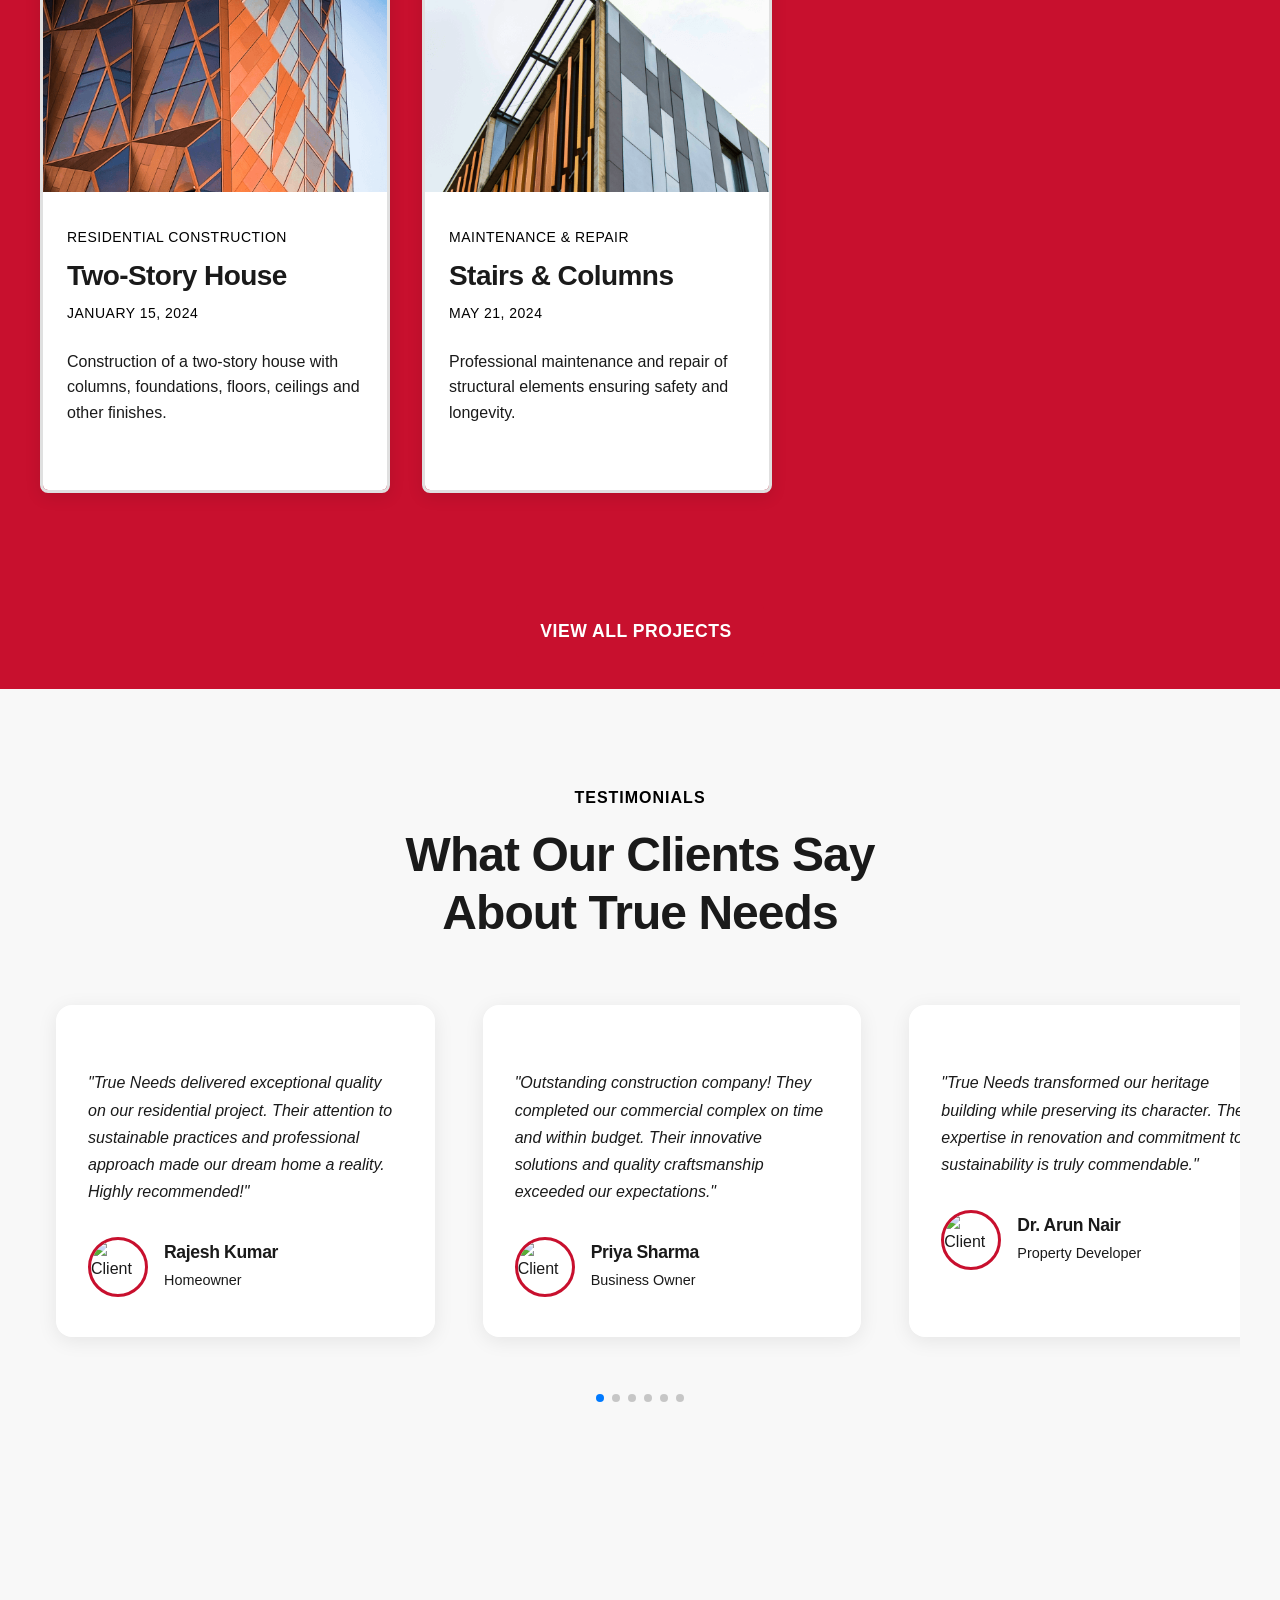
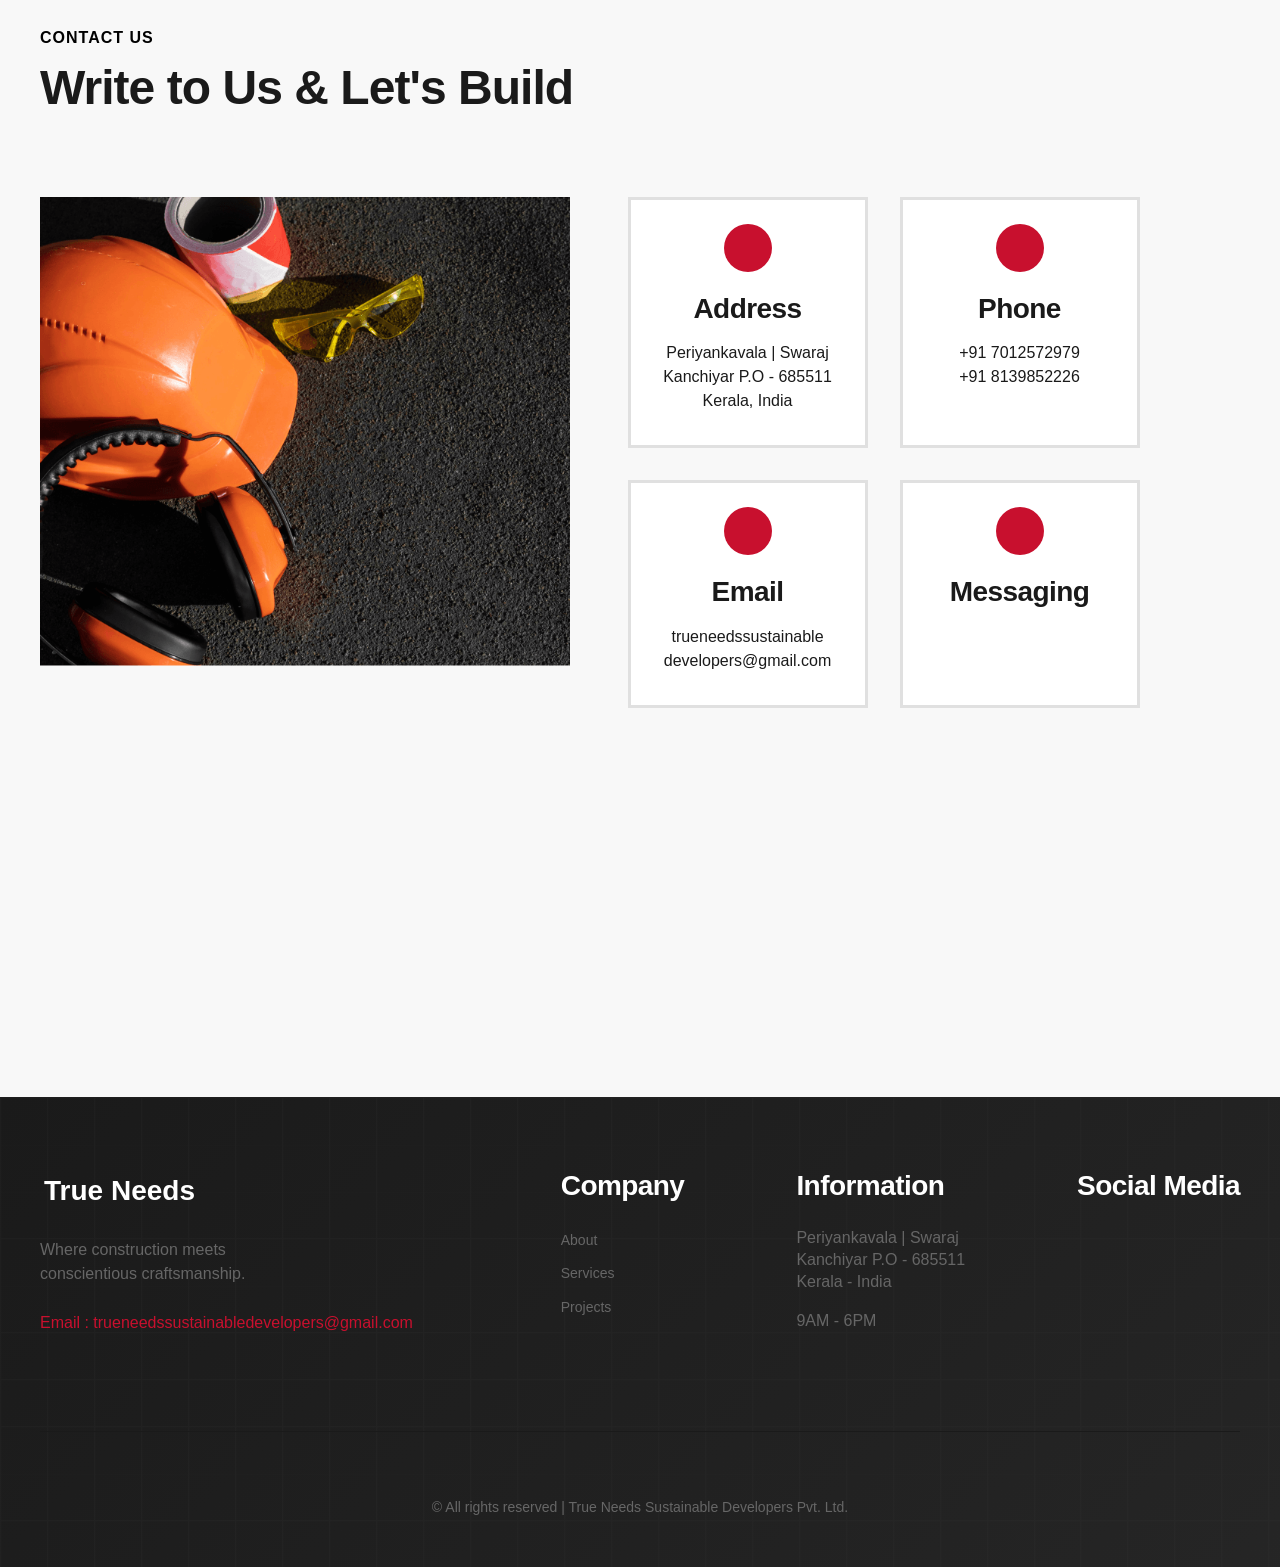
==== commit ea976115: "addons" ====
--- a/index.html
+++ b/index.html
@@ -28,8 +28,8 @@
     <header class="header" id="header">
       <nav class="nav container">
         <a href="#" class="nav__logo">
-          <i class="ri-building-3-line"></i>
-          <span>True Needs</span>
+          <img src="assets/img/Untitled-1 [Recovered]-01.png" alt="True Needs Logo" style="height:6.0rem;vertical-align:middle;margin-right:1.0rem;">
+          
         </a>
 
         <div class="nav__menu" id="nav-menu">
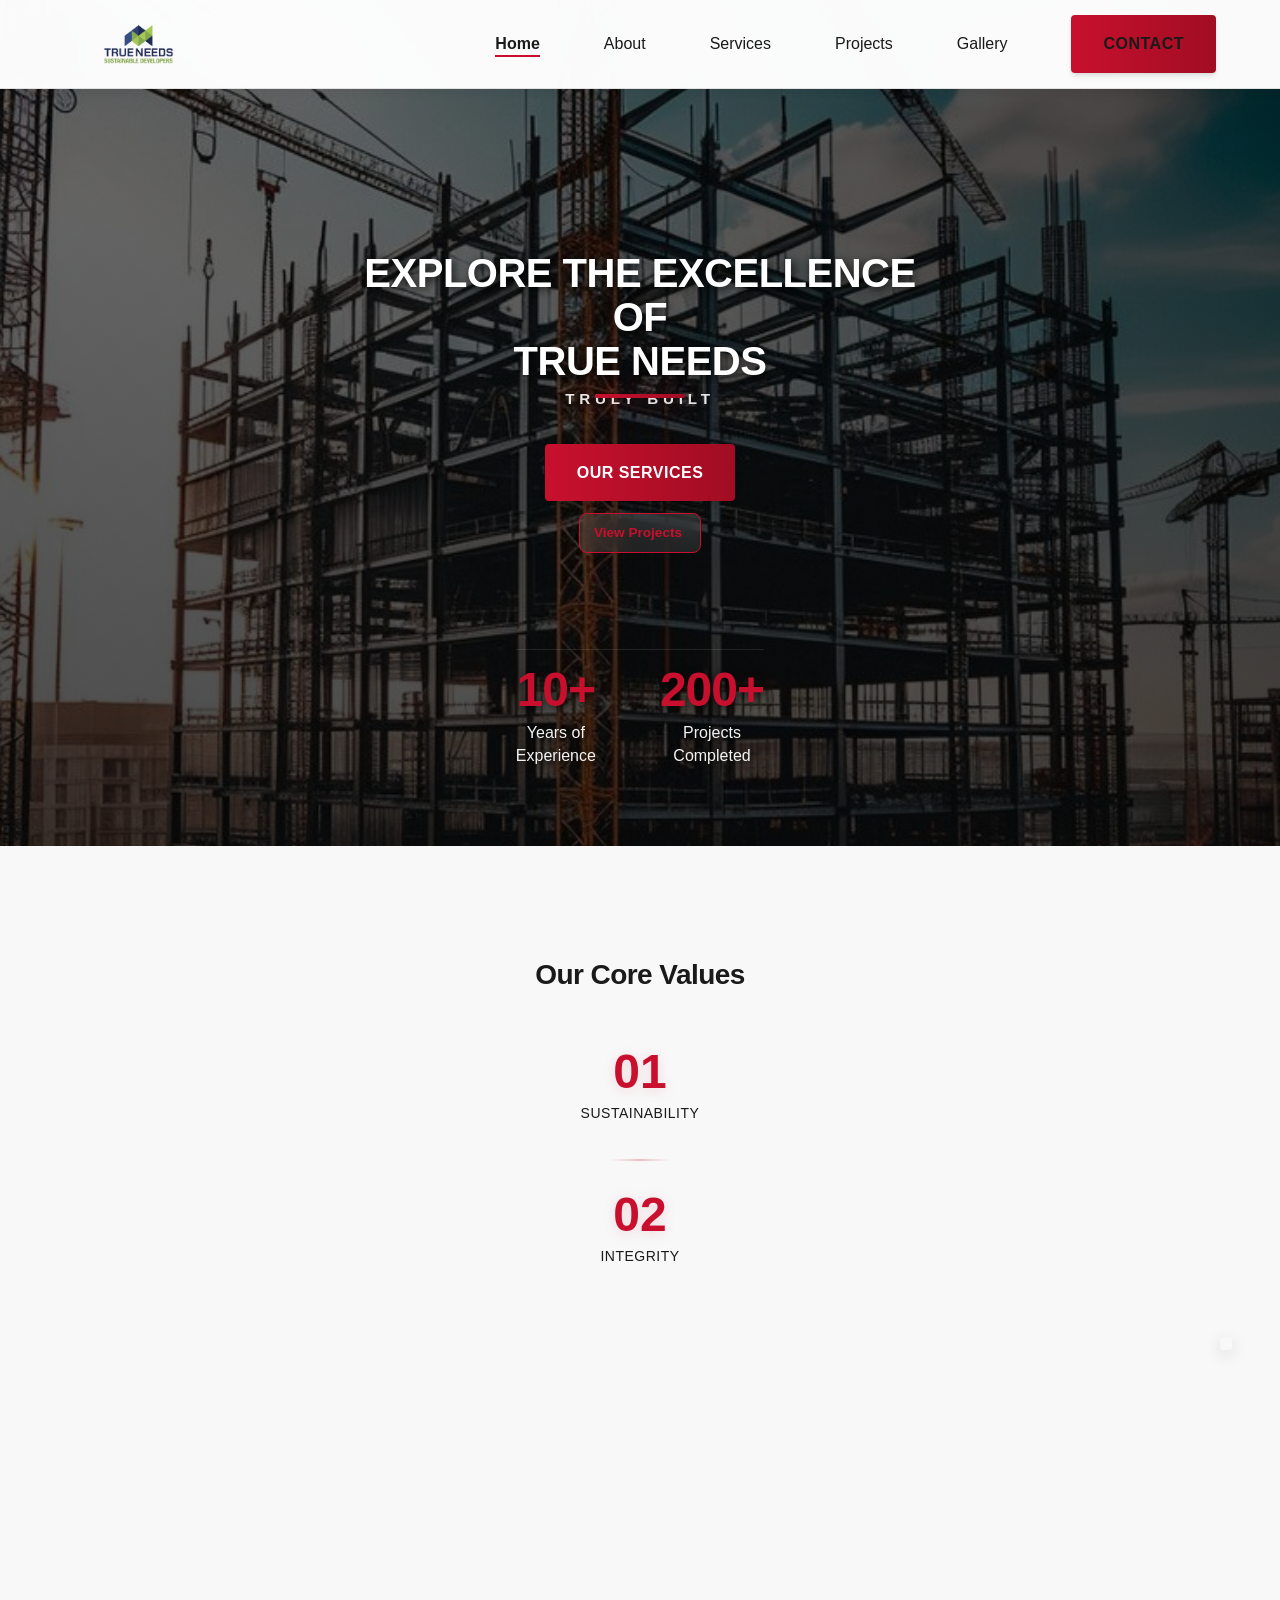
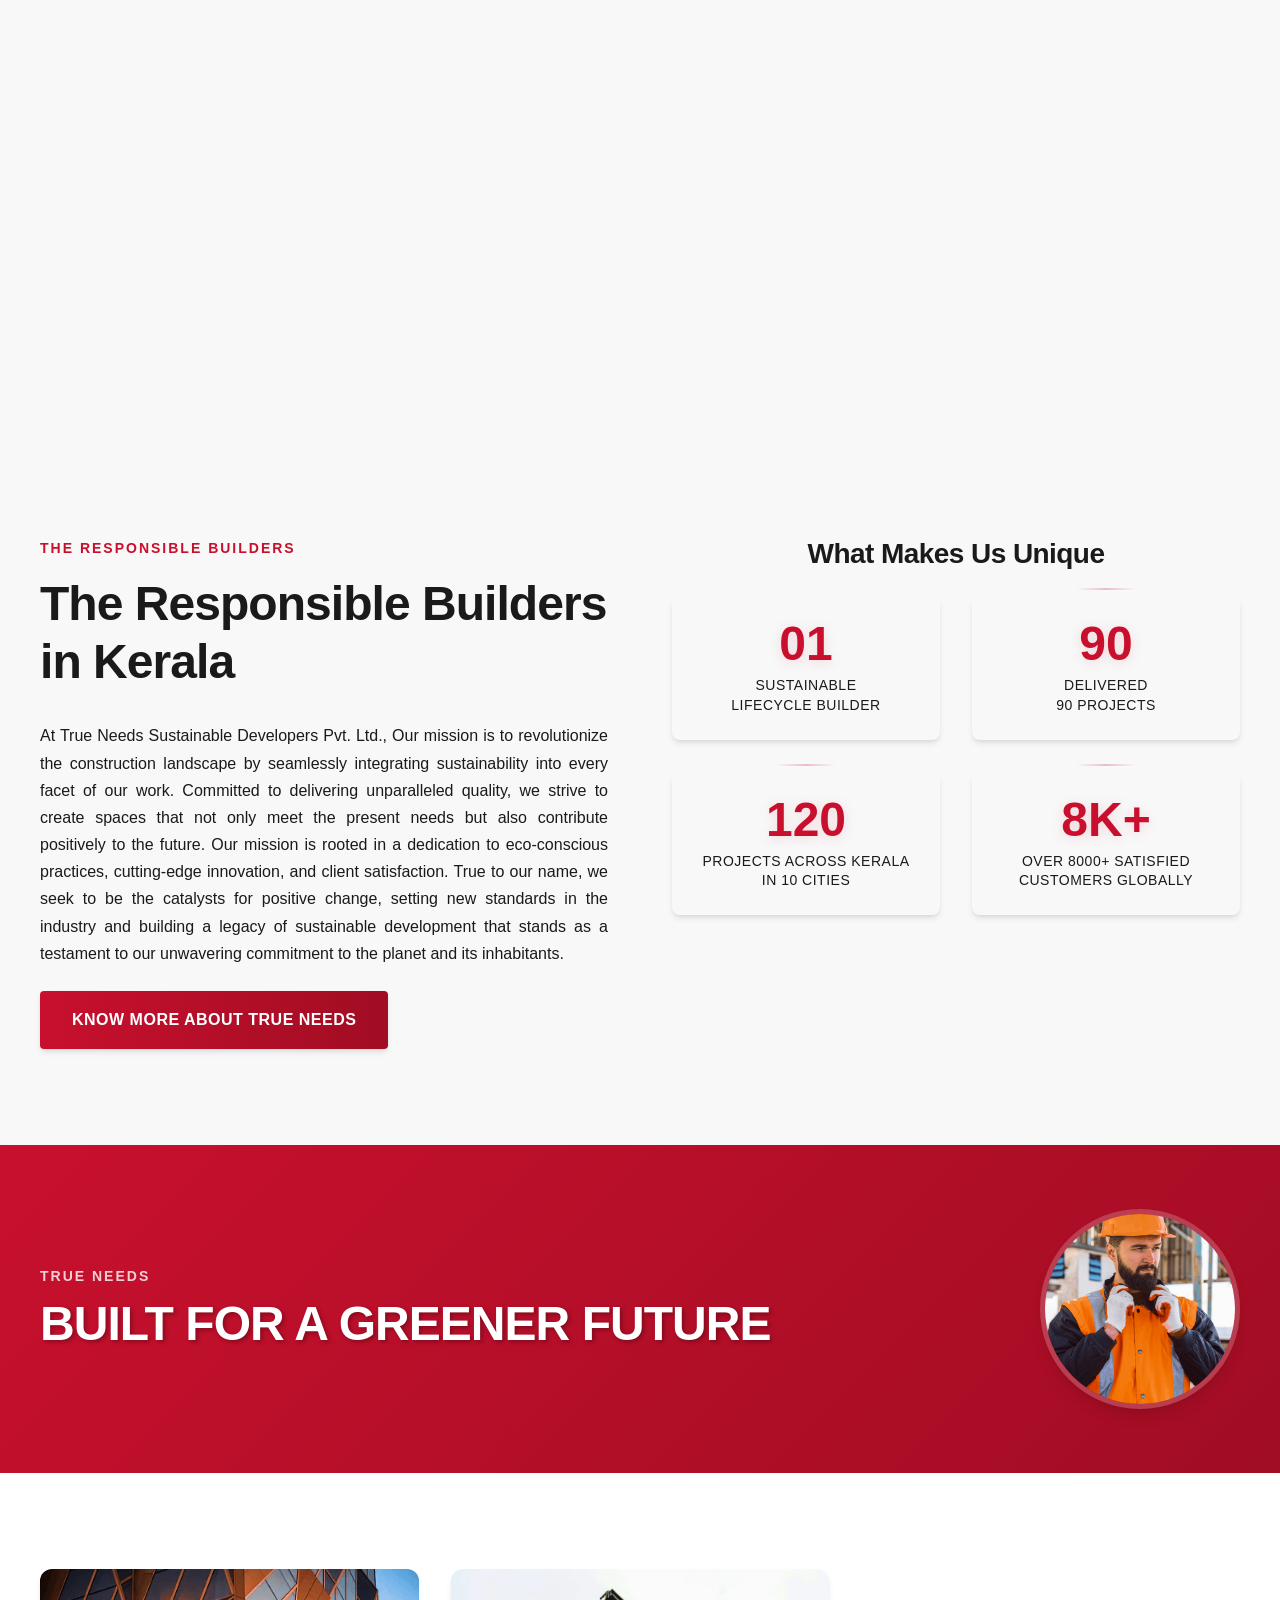
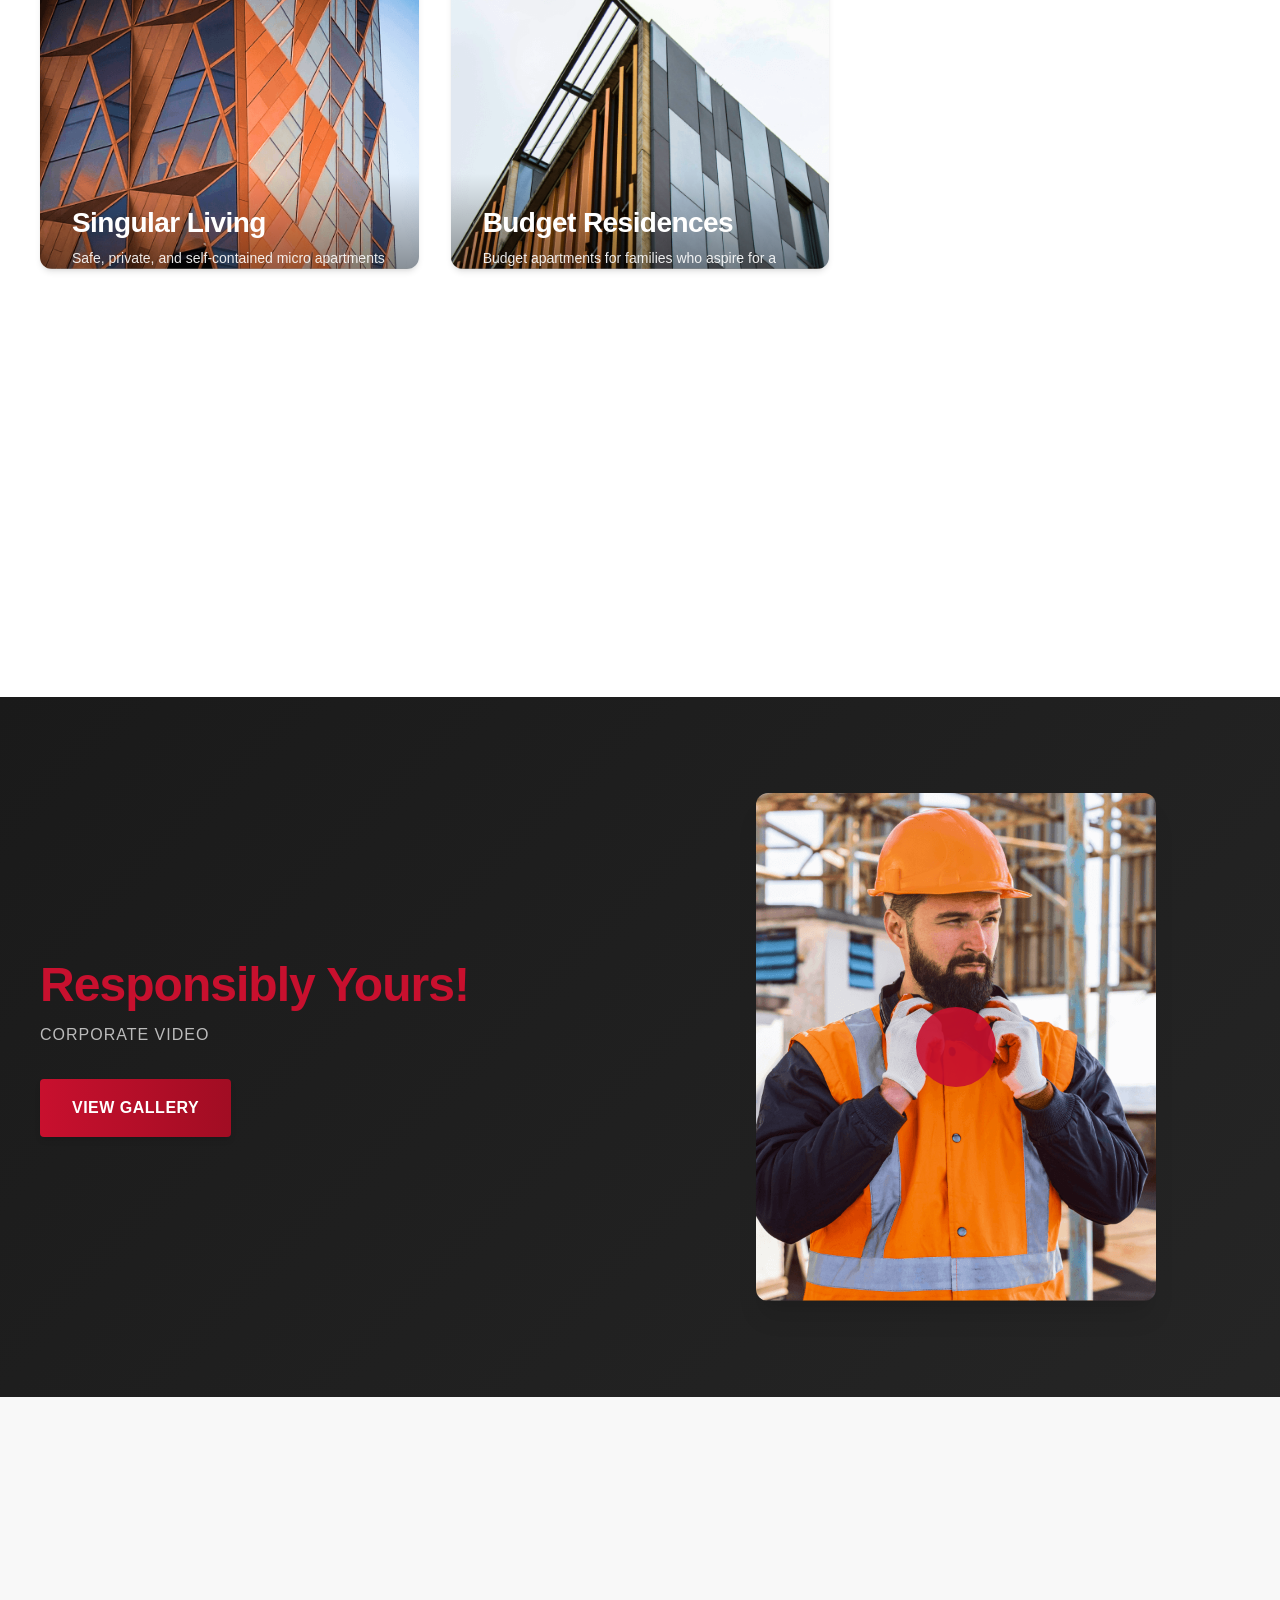
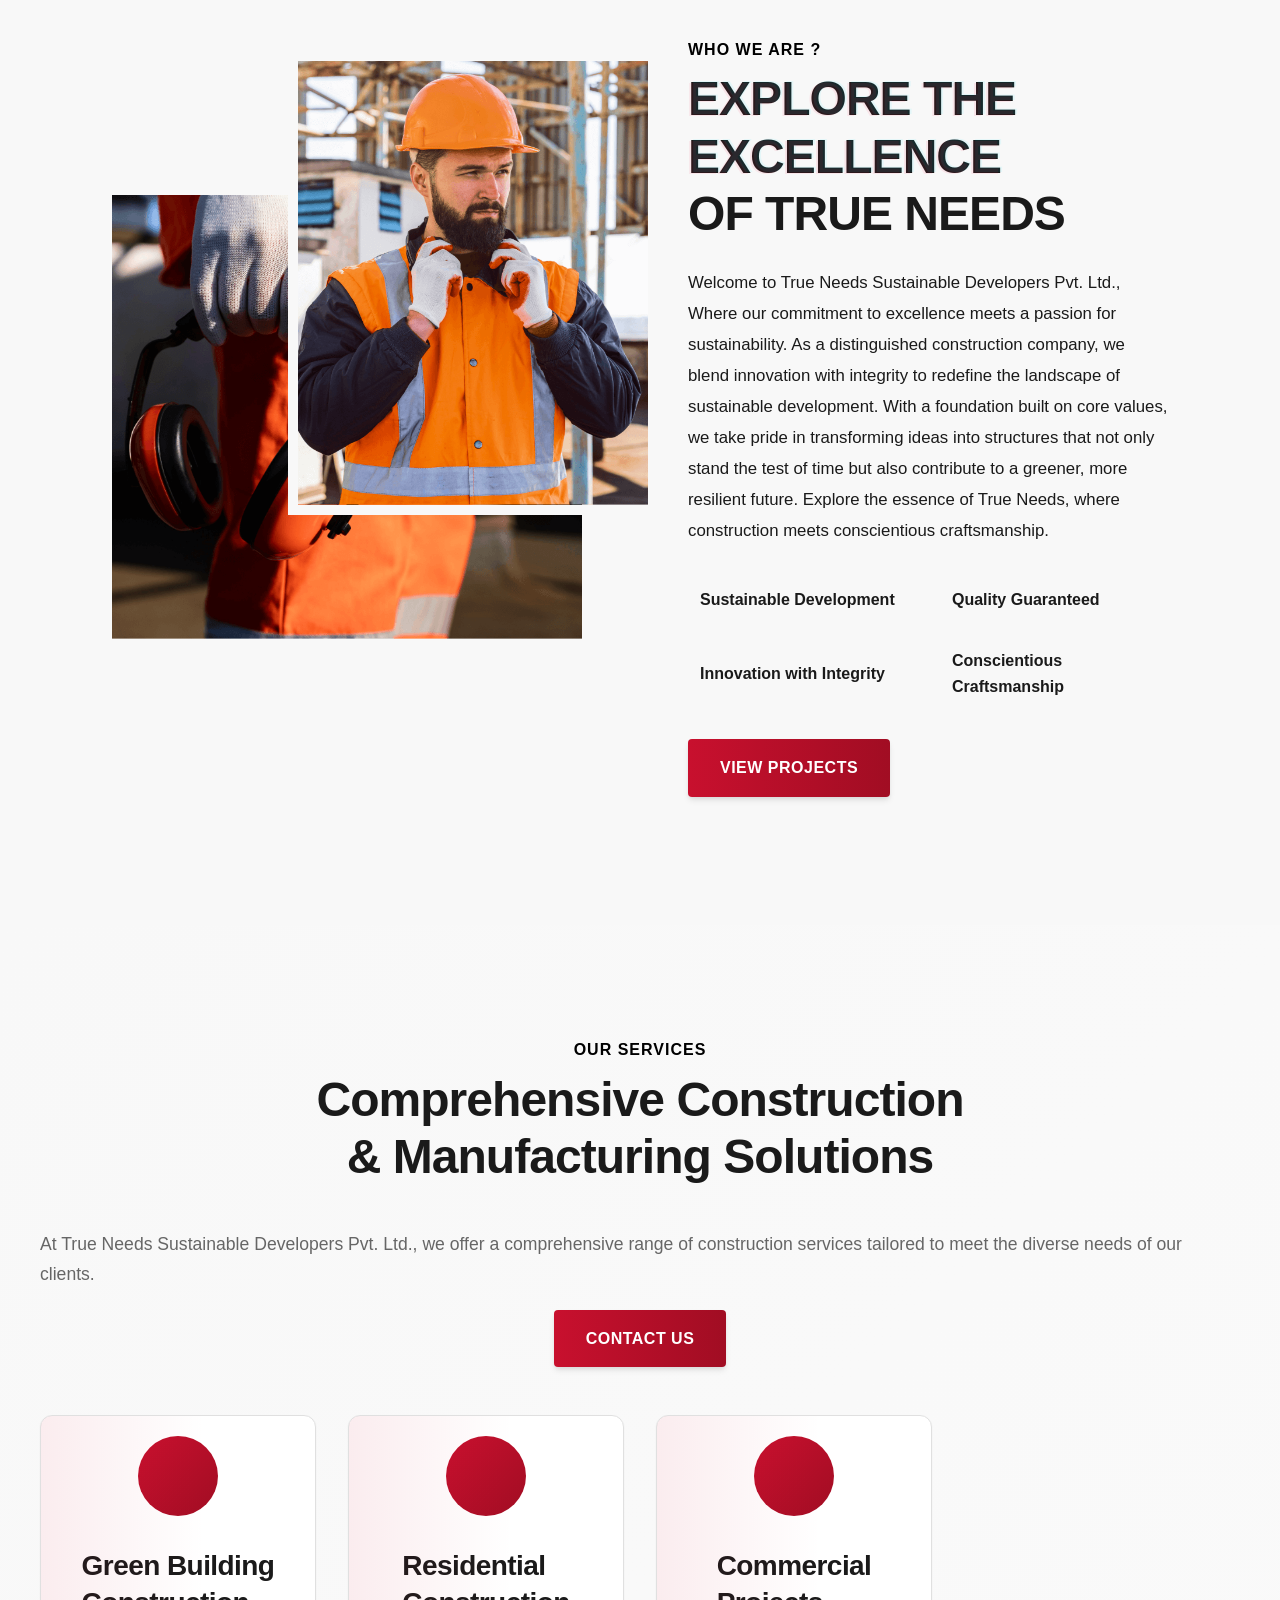
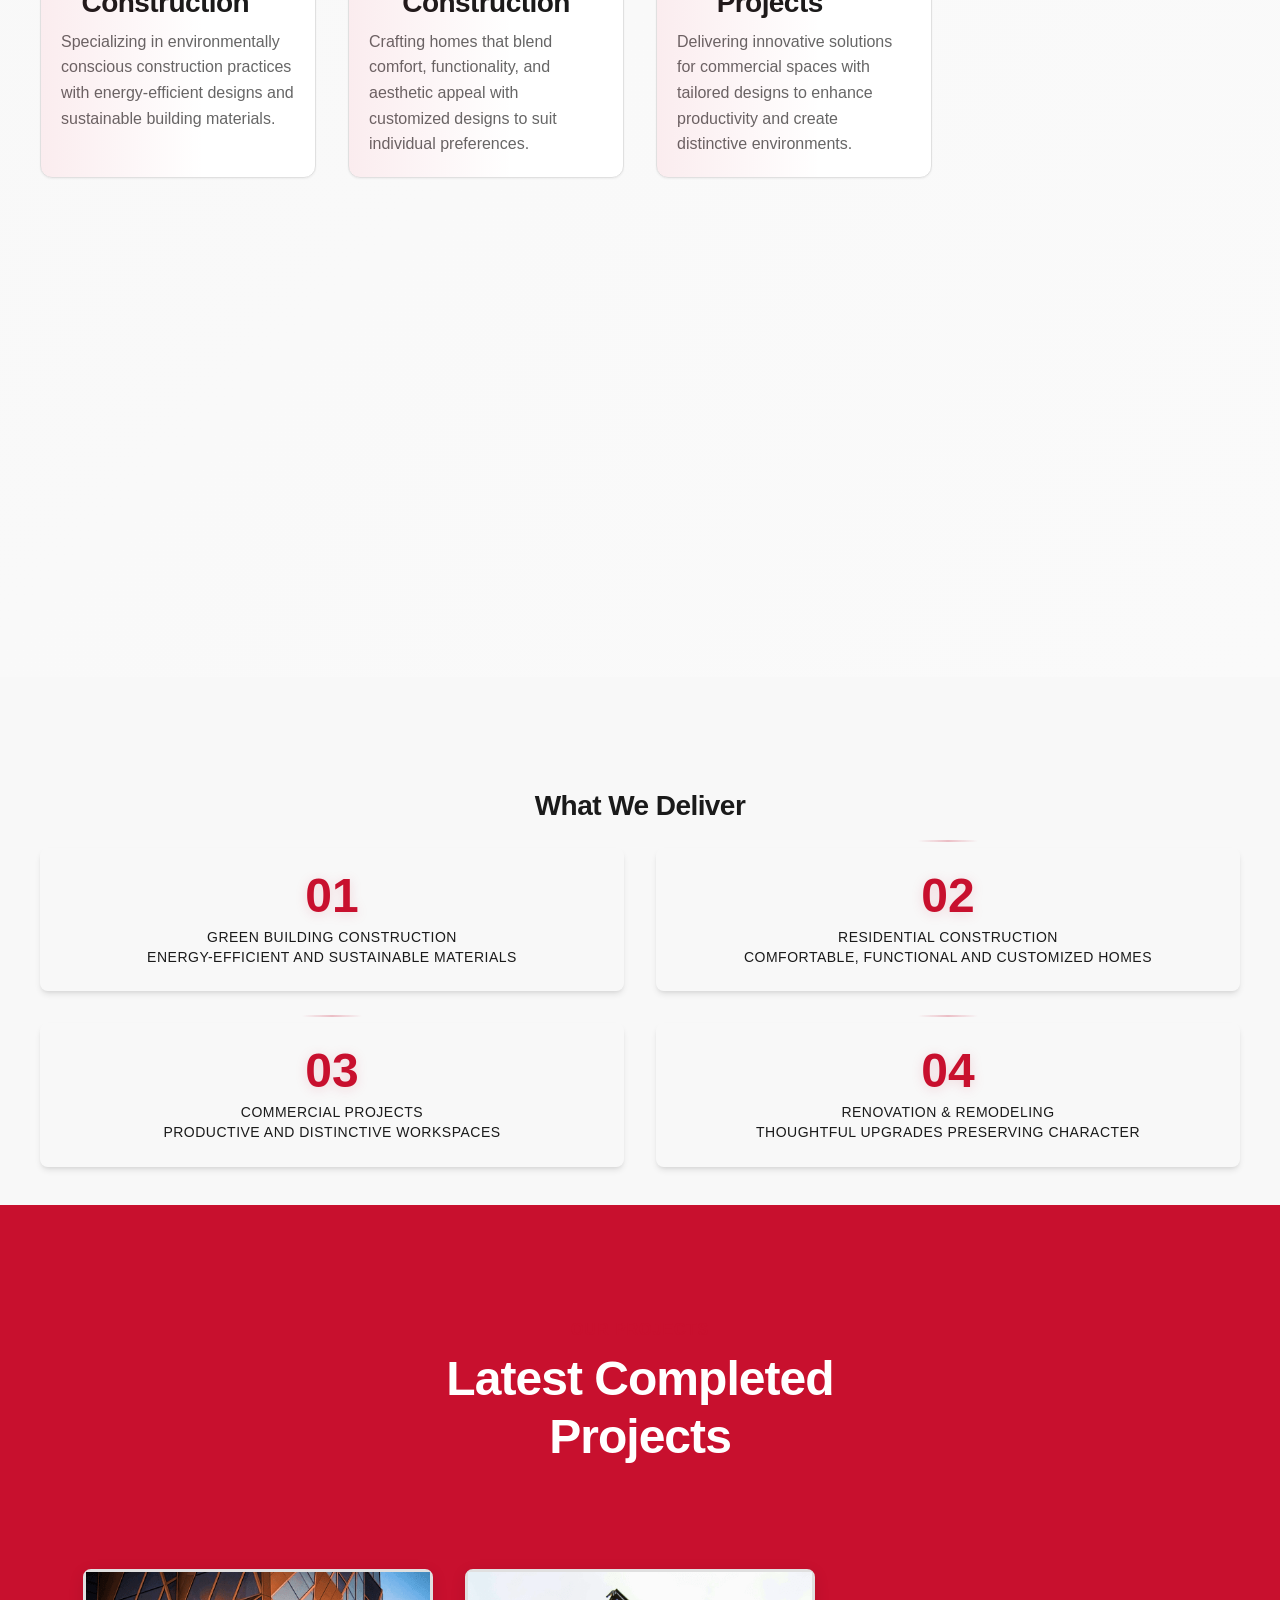
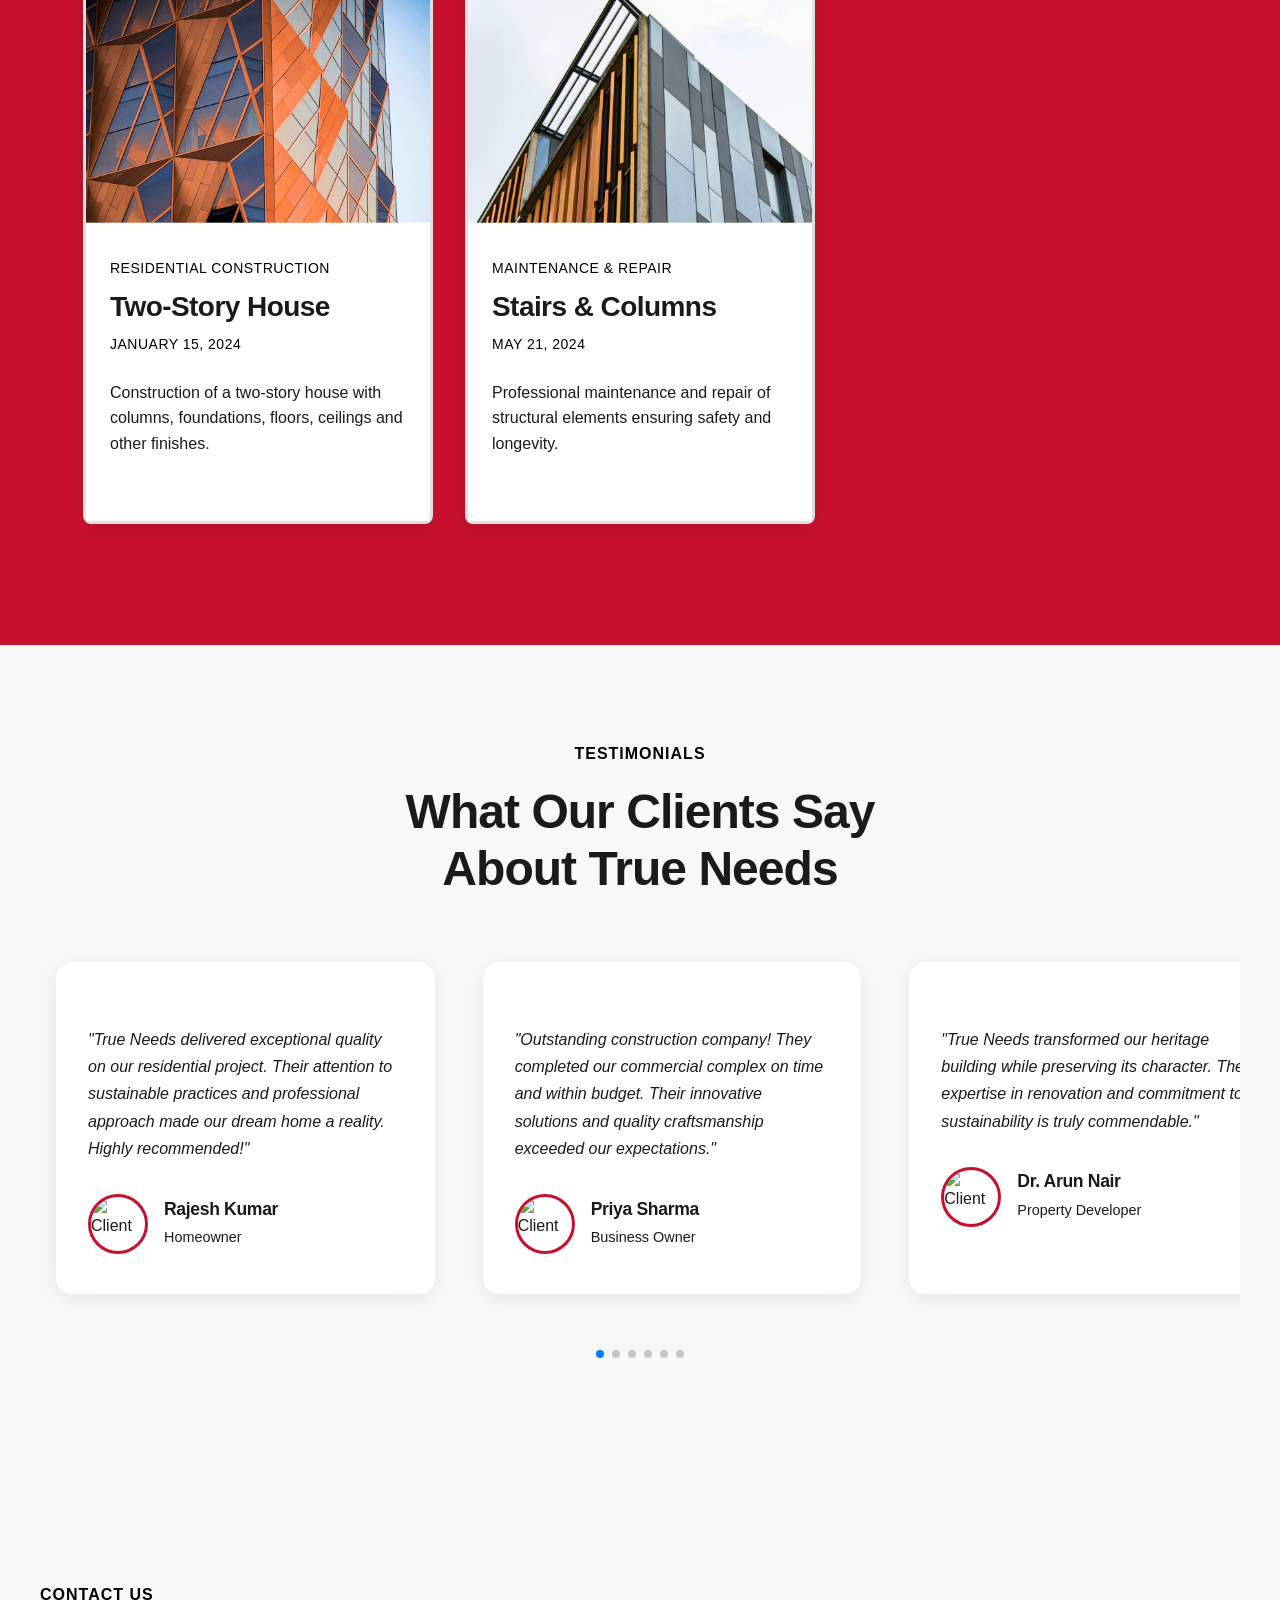
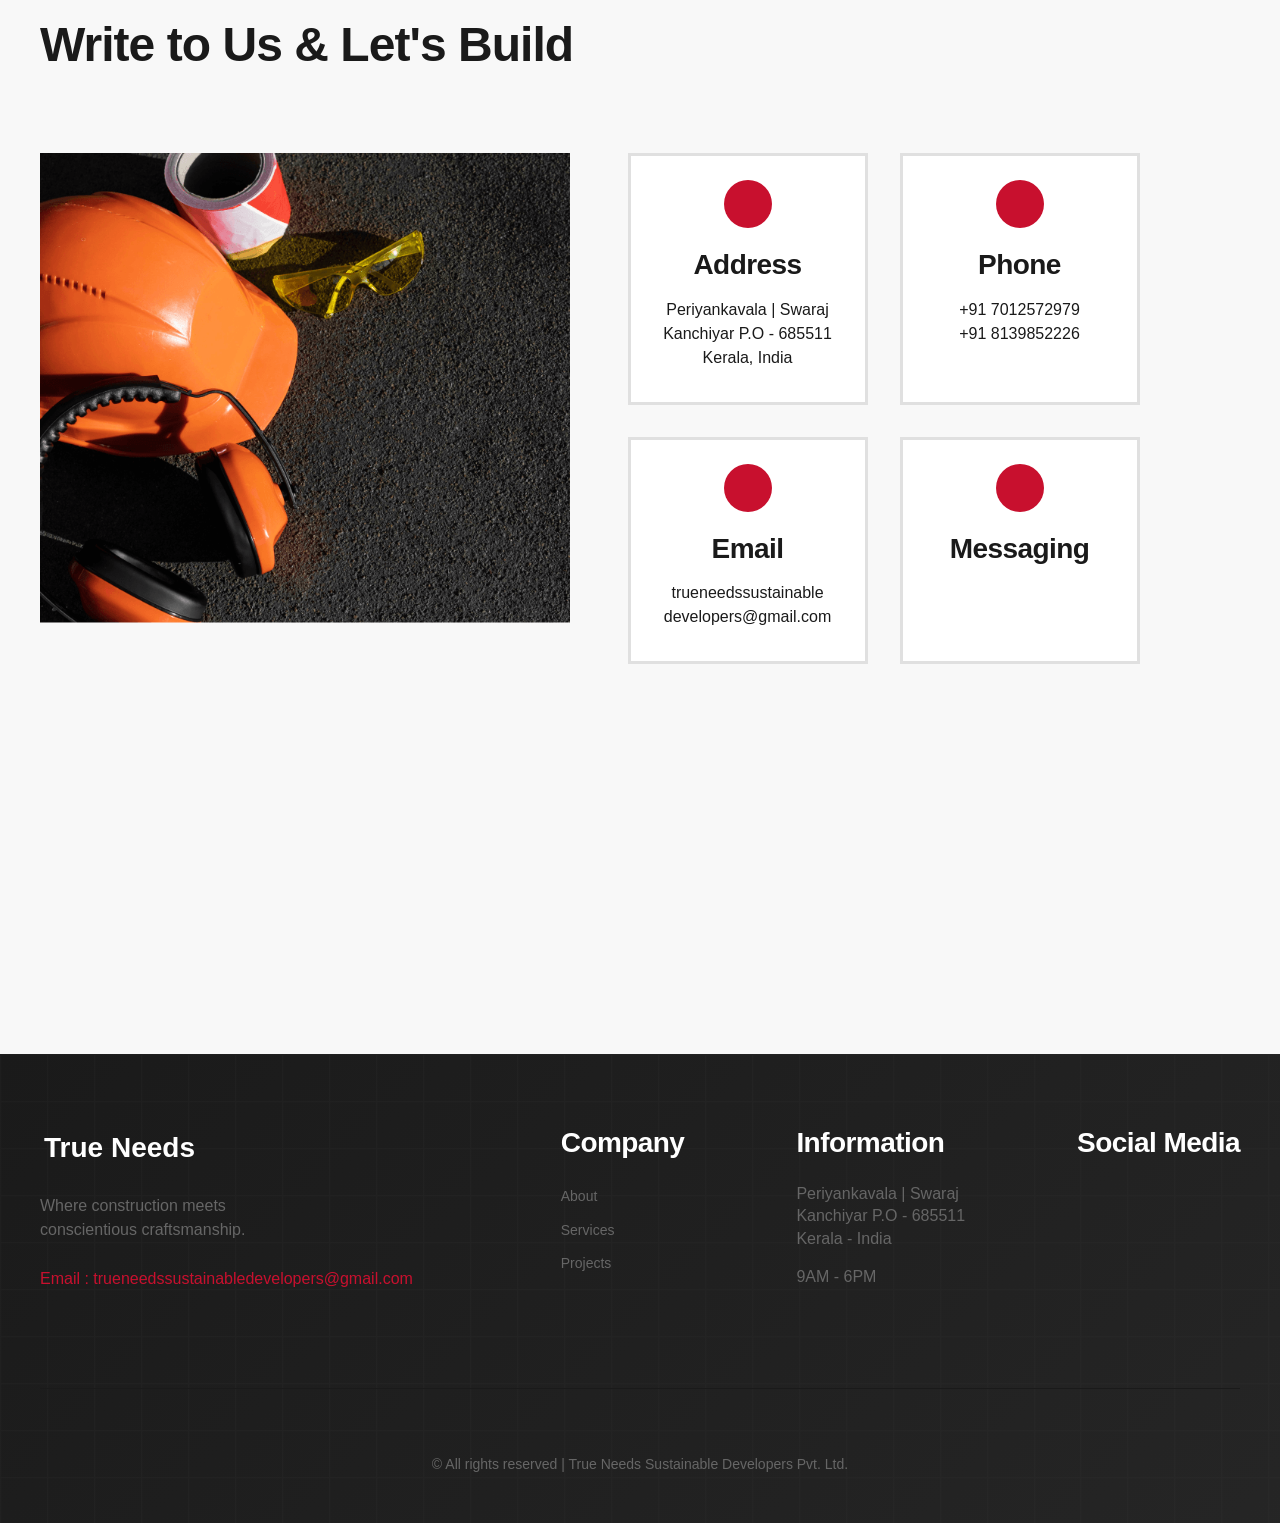
==== commit 8dc71392: "Enhance project card styles and responsiveness across devices" ====
--- a/index.html
+++ b/index.html
@@ -994,6 +994,45 @@
         font-weight: var(--font-semi-bold);
         color: var(--title-color);
         font-family: var(--subheading-font);
+      }
+
+      /* Desktop view - increased gap */
+      @media screen and (min-width: 1024px) {
+        .about__container {
+          gap: 6rem;
+        }
+      }
+
+      /* Services Section - Remove ladder effect */
+      .services__grid {
+        display: grid;
+        grid-template-columns: repeat(auto-fit, minmax(280px, 1fr));
+        gap: 2rem;
+        align-items: start;
+      }
+
+      .services__card {
+        margin-top: 0 !important;
+        transform: translateY(0) !important;
+      }
+
+      @media screen and (min-width: 1024px) {
+        .services__grid {
+          grid-template-columns: repeat(4, 1fr);
+        }
+      }
+
+      @media screen and (max-width: 768px) {
+        .services__grid {
+          grid-template-columns: repeat(2, 1fr);
+          gap: 1.5rem;
+        }
+      }
+
+      @media screen and (max-width: 480px) {
+        .services__grid {
+          grid-template-columns: 1fr;
+        }
       }
 
       /* Testimonials Section */
--- a/assets/css/styles.css
+++ b/assets/css/styles.css
@@ -321,6 +321,20 @@
   .animate-slideInRight,
   .animate-scaleIn {
     animation-duration: 0.8s; /* Slightly longer on mobile for better visibility */
+  }
+  
+  /* CRITICAL: Don't hide project cards on projects page */
+  body:not(.homepage) .projects__card,
+  body:not(.homepage) .projects__data {
+    opacity: 1 !important;
+    transform: translateY(0) !important;
+    transition: none !important;
+  }
+  
+  /* For projects.html page - disable animations */
+  .projects__card.enhanced {
+    opacity: 1 !important;
+    transform: none !important;
   }
   
   /* Comprehensive mobile animations - all sections */
@@ -626,10 +640,6 @@
     background: #ffffff;
     border-left: 2px solid var(--border-light);
   }
-  .nav__menu.show-menu .nav__link { color: var(--title-color); }
-
-  /* Show only close icon when expanded; hide toggle */
-  .nav__close { display: none; }
   .nav__menu.show-menu .nav__close { display: block; }
   .menu-open .nav__toggle { display: none; }
 }
@@ -1552,8 +1562,9 @@
 
 .projects__container {
   padding-block: 1.5rem 3rem;
-  grid-template-columns: repeat(auto-fit, minmax(320px, 1fr));
-  gap: var(--spacing-xl);
+  grid-template-columns: repeat(3, 350px);
+  gap: 2rem;
+  justify-content: center;
 }
 
 .projects__card {
@@ -1565,21 +1576,9 @@
   box-shadow: 0 4px 16px rgba(0, 0, 0, 0.1);
 }
 
-.projects__card:hover {
-  border-color: var(--first-color);
-  transform: translateY(-4px);
-  box-shadow: 0 8px 24px rgba(0, 0, 0, 0.15);
-}
-
-.projects__img {
-  width: 100%;
-  height: 220px;
-  object-fit: cover;
-  border-radius: var(--radius-medium) var(--radius-medium) 0 0;
-}
-
 .projects__data {
   padding: var(--spacing-lg) var(--spacing-md) 3rem;
+  background: white; /* Ensure white background */
 }
 
 .projects__data span {
@@ -1615,40 +1614,87 @@
   font-weight: var(--font-regular);
 }
 
-.projects__view-all {
-  color: var(--white-color);
-  font-family: var(--subheading-font);
-  font-weight: var(--font-semi-bold);
-  font-size: 1.1rem;
-  text-decoration: none;
-  display: inline-flex;
-  align-items: center;
-  gap: 0.5rem;
-  transition: all 0.3s ease;
-  background: var(--accent-color);
-  padding: 0.75rem 1.5rem;
-  border-radius: 0.25rem;
-  text-transform: uppercase;
-  letter-spacing: 0.5px;
-}
-
-.projects__view-all:hover {
-  background: var(--second-color);
-  color: var(--white-color);
-  transform: translateX(5px);
-}
-
-.projects__view-all i {
-  transition: transform 0.3s ease;
-}
-
-.projects__view-all:hover i {
-  transform: translateX(5px);
-}
-
-.projects__more {
-  text-align: center;
-  margin-top: 3rem;
+/* Desktop layout - 3 columns */
+@media screen and (min-width: 769px) {
+  .projects__container {
+    grid-template-columns: repeat(3, 350px) !important;
+    gap: 2rem;
+    justify-content: center;
+    padding-block: 2rem 3rem;
+  }
+
+  .projects__card {
+    width: 350px;
+    max-width: 350px;
+  }
+}
+
+/* Mobile fixes for projects */
+@media screen and (max-width: 768px) {
+  .projects__container {
+    grid-template-columns: 1fr !important;
+    padding-block: 1rem 2rem;
+    gap: 2rem;
+    display: grid !important;
+  }
+
+  .projects__card {
+    background: white !important;
+    display: block !important;
+    visibility: visible !important;
+    opacity: 1 !important;
+    width: 100%;
+    max-width: 100%;
+  }
+
+  .projects__data {
+    background: white !important;
+    padding: 1.5rem 1.2rem;
+    display: block !important;
+  }
+
+  .projects__title {
+    color: #1a1a1a !important;
+    font-size: 1.25rem;
+  }
+
+  .projects__data span {
+    color: #666 !important;
+  }
+
+  .projects__data p {
+    color: #333 !important;
+  }
+}
+
+@media screen and (max-width: 480px) {
+  .projects__container {
+    padding-block: 0.75rem 1.5rem;
+    gap: 1.5rem;
+  }
+
+  .projects__card {
+    background: white !important;
+    display: block !important;
+  }
+
+  .projects__data {
+    background: white !important;
+    padding: 1.2rem 1rem;
+  }
+
+  .projects__title {
+    color: #1a1a1a !important;
+    font-size: 1.15rem;
+  }
+
+  .projects__data span {
+    color: #666 !important;
+  }
+
+  .projects__data p {
+    color: #333 !important;
+  }
 }
 
 /*=============== CONTACT ===============*/
@@ -2223,10 +2269,14 @@
     grid-template-columns: repeat(3, 350px);
     column-gap: 2rem;
     padding-block: 5rem 4rem;
-  }
+    justify-content: center;
+  }
+  
   .projects__card {
     border-width: 3px;
-  }
+    width: 350px;
+  }
+  
   .projects__data {
     padding: 2rem 1.5rem 4rem;
   }
@@ -2779,7 +2829,7 @@
     margin-bottom: 1rem; /* Added more bottom margin */
   }
   
-  /* Add more gap between title lines on mobile */
+  /* Add more gap between title lines on small devices */
   .home__title br {
     display: block;
     margin: 0.5rem 0; /* Added gap between lines */
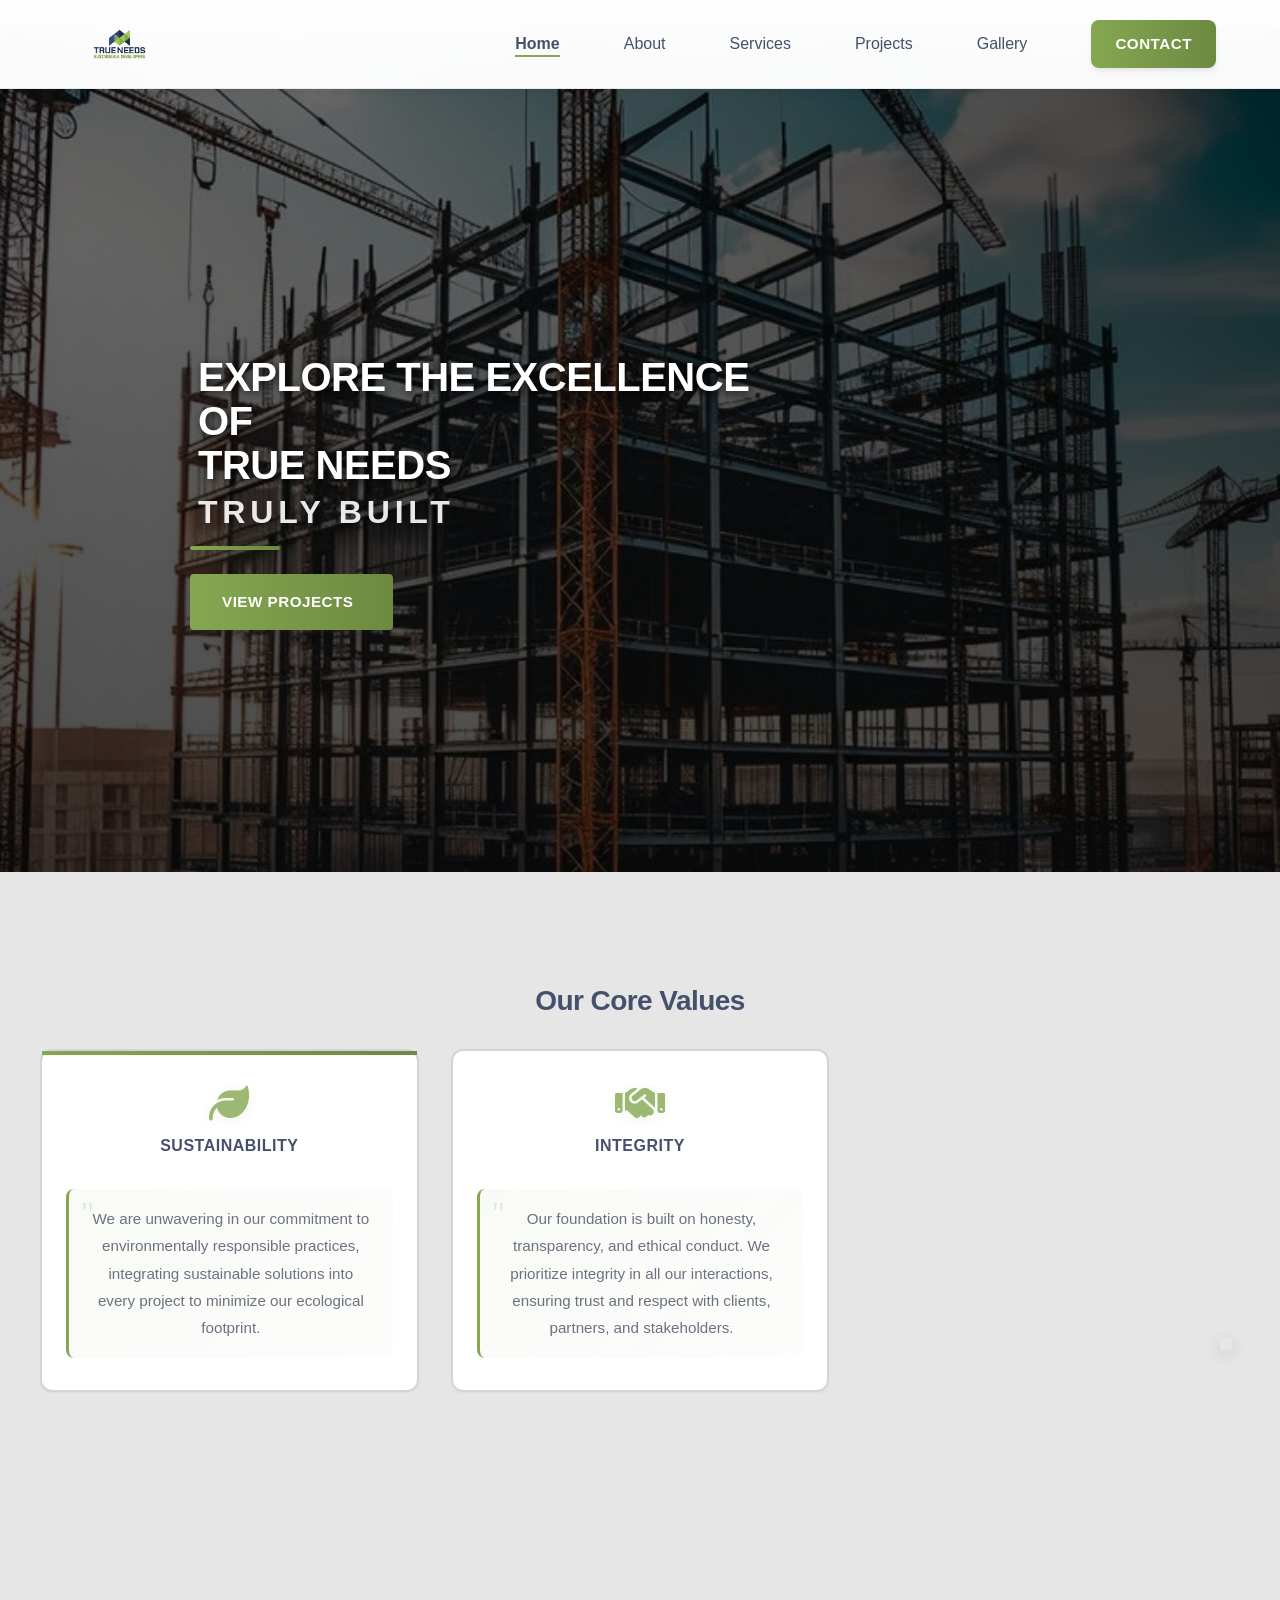
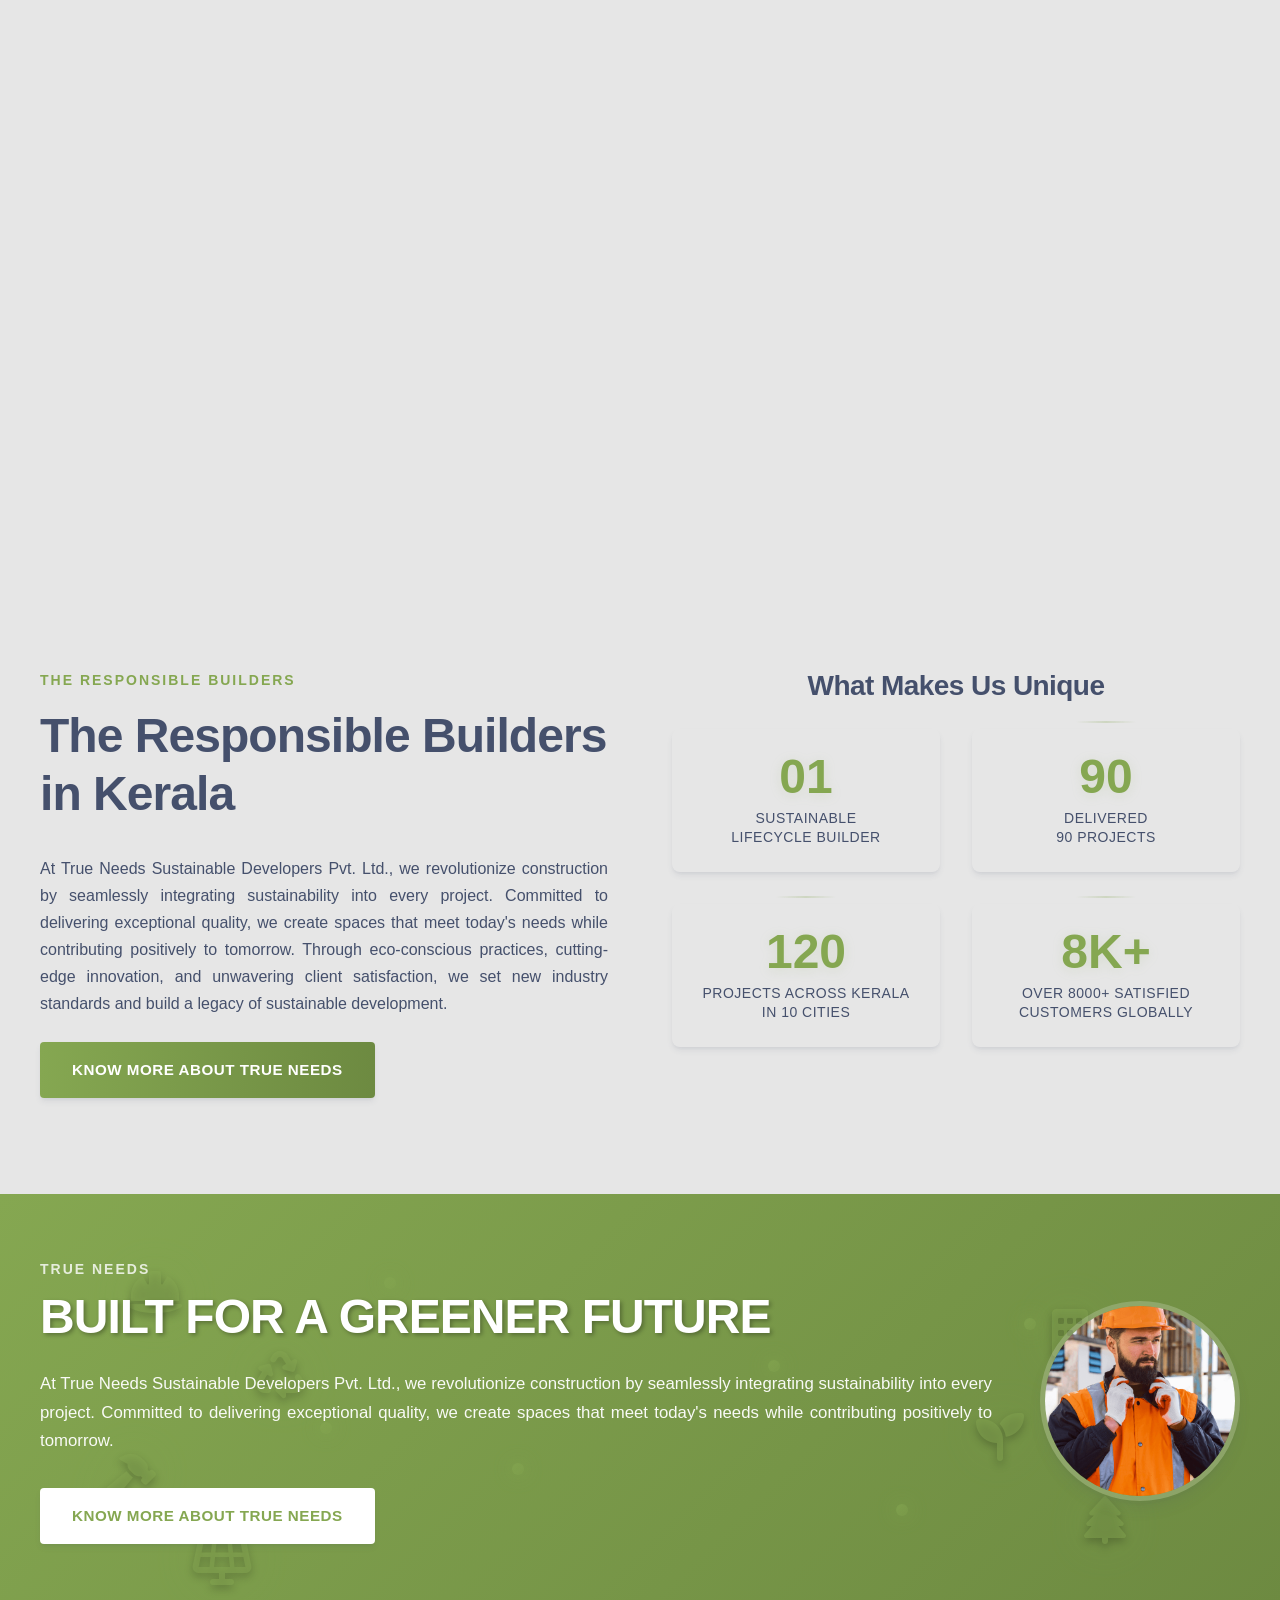
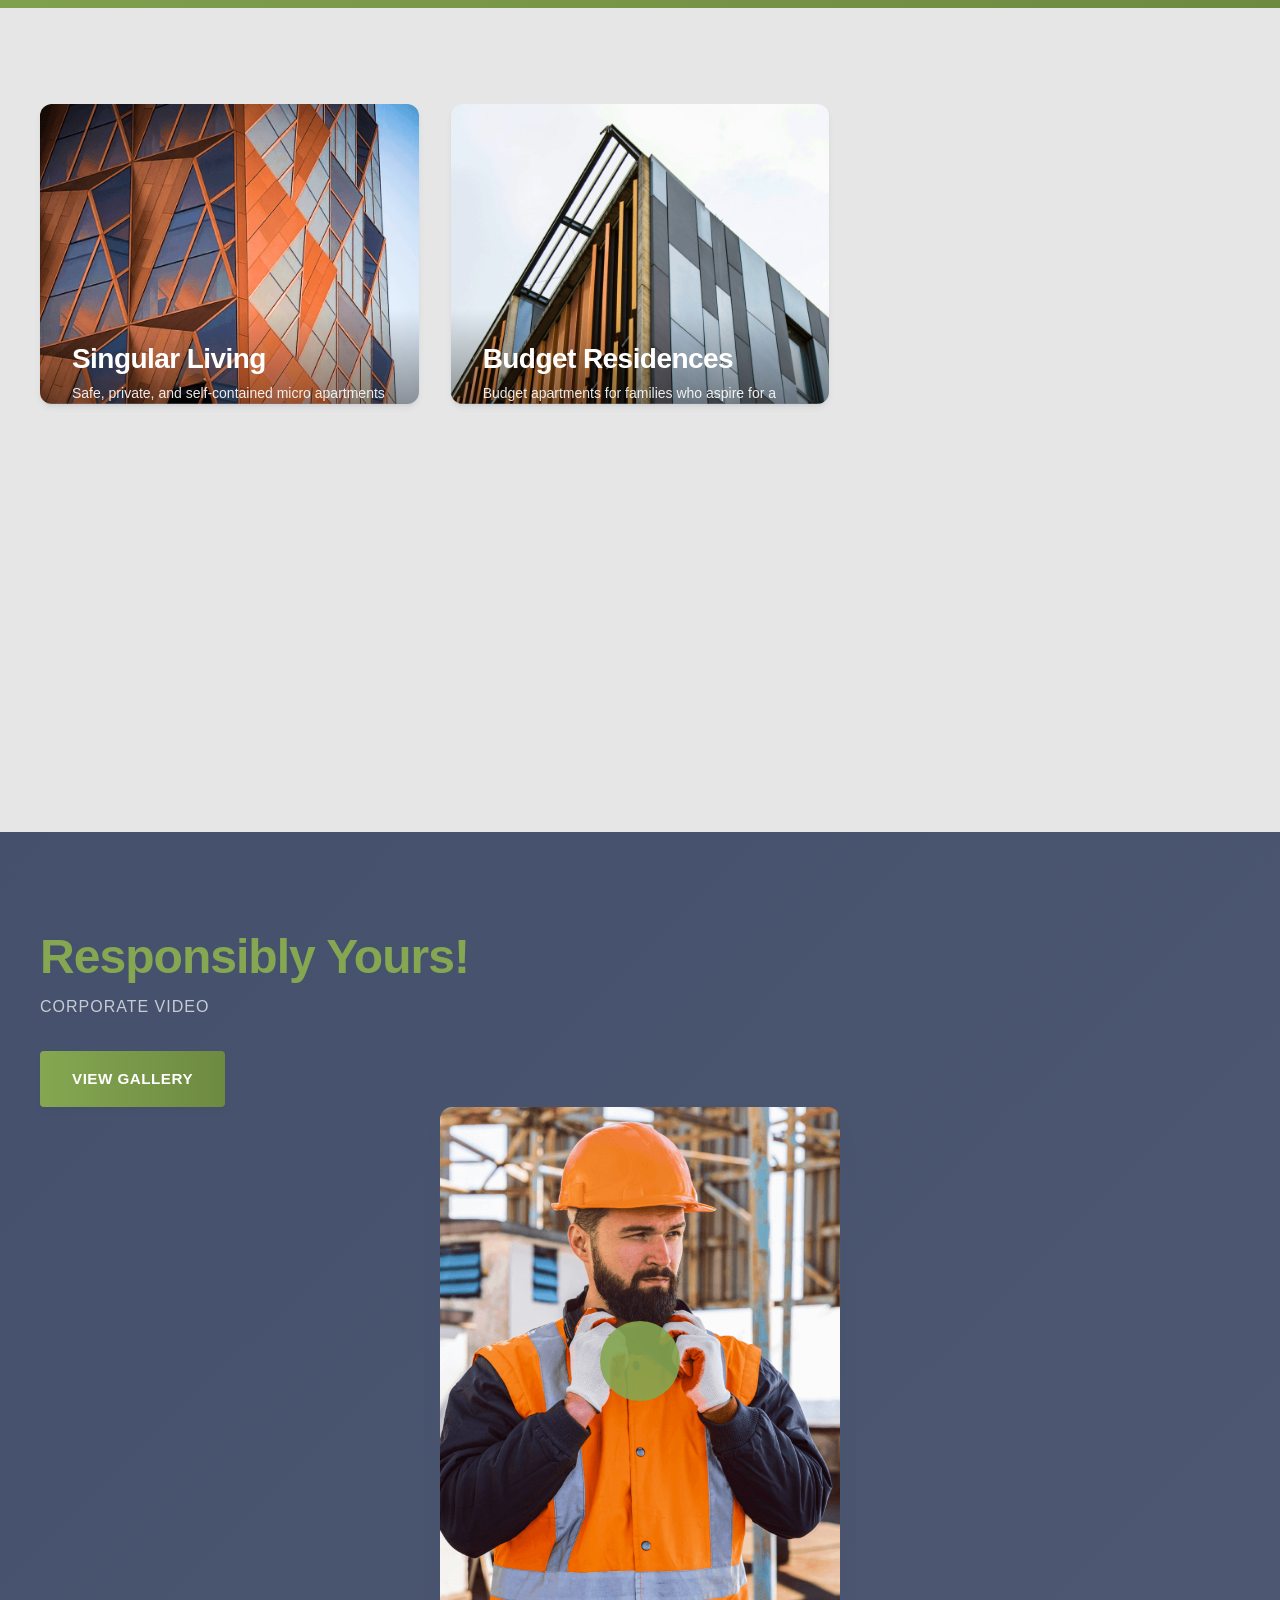
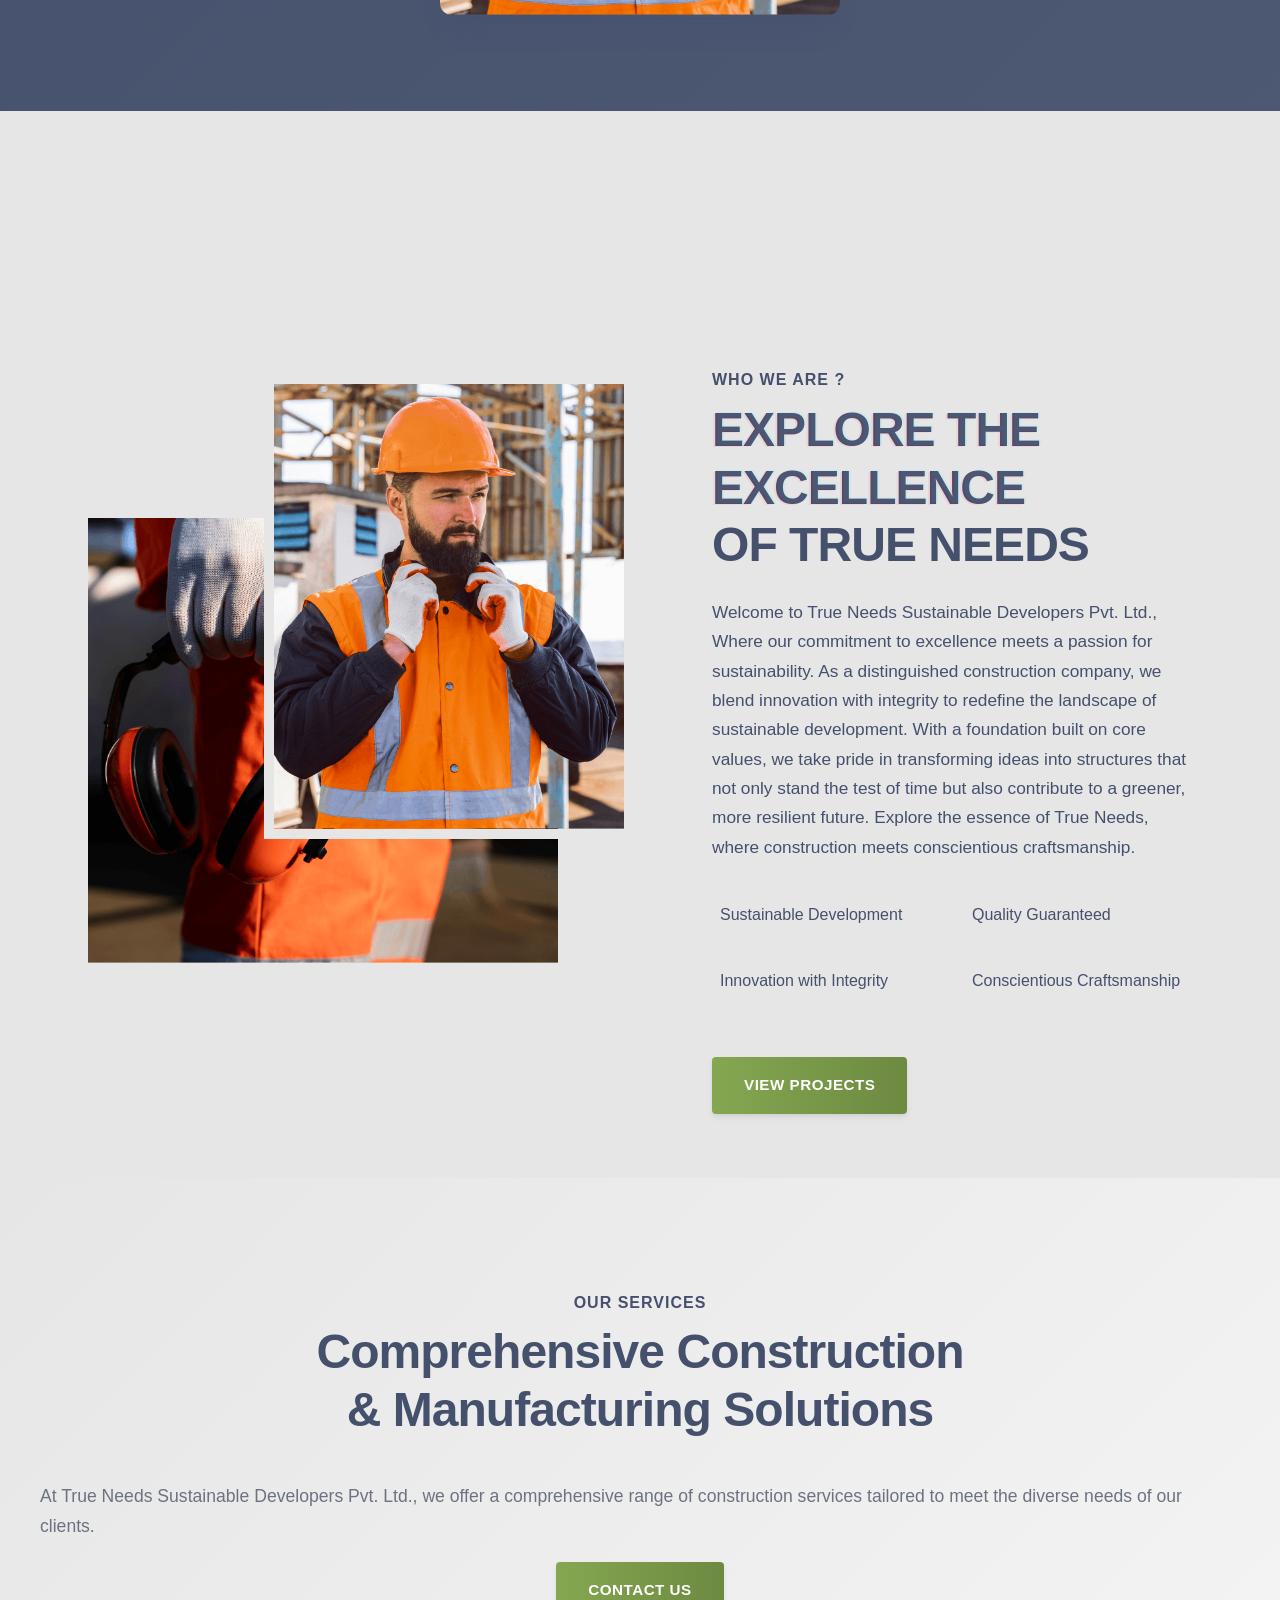
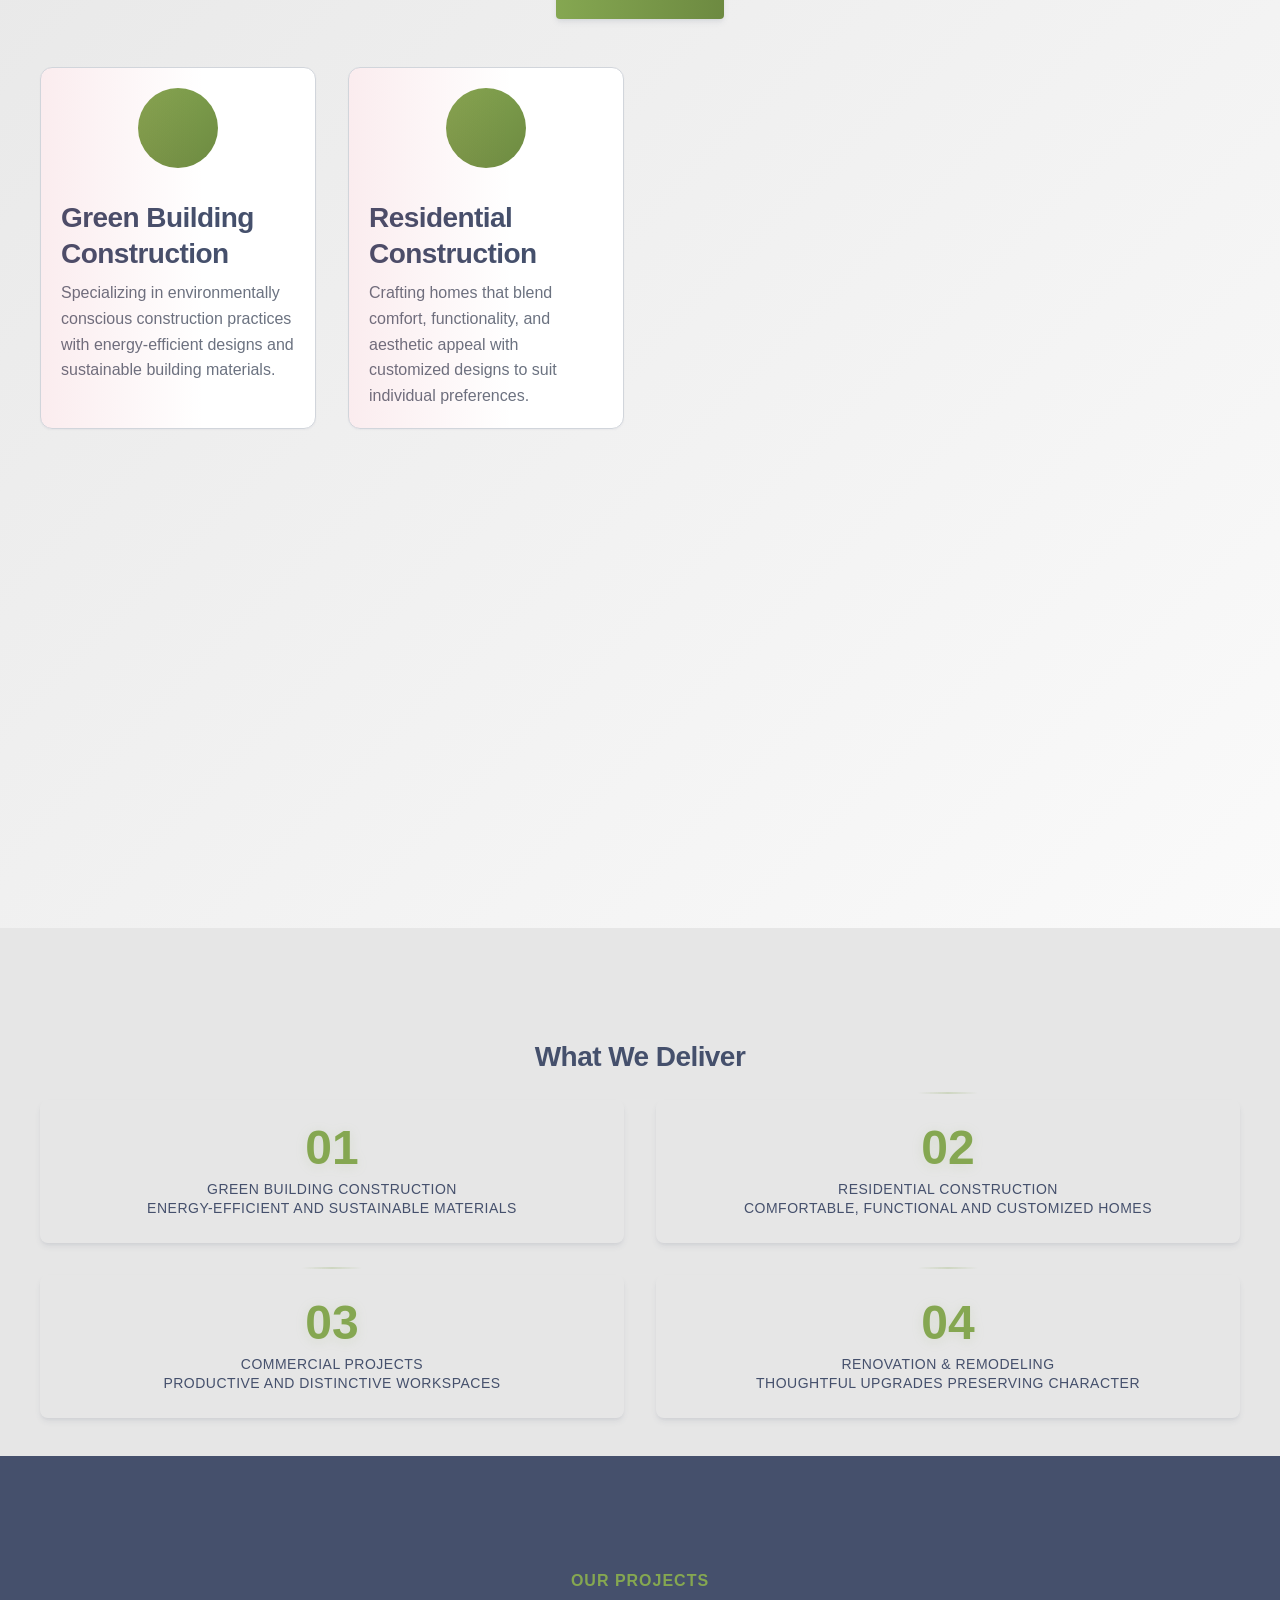
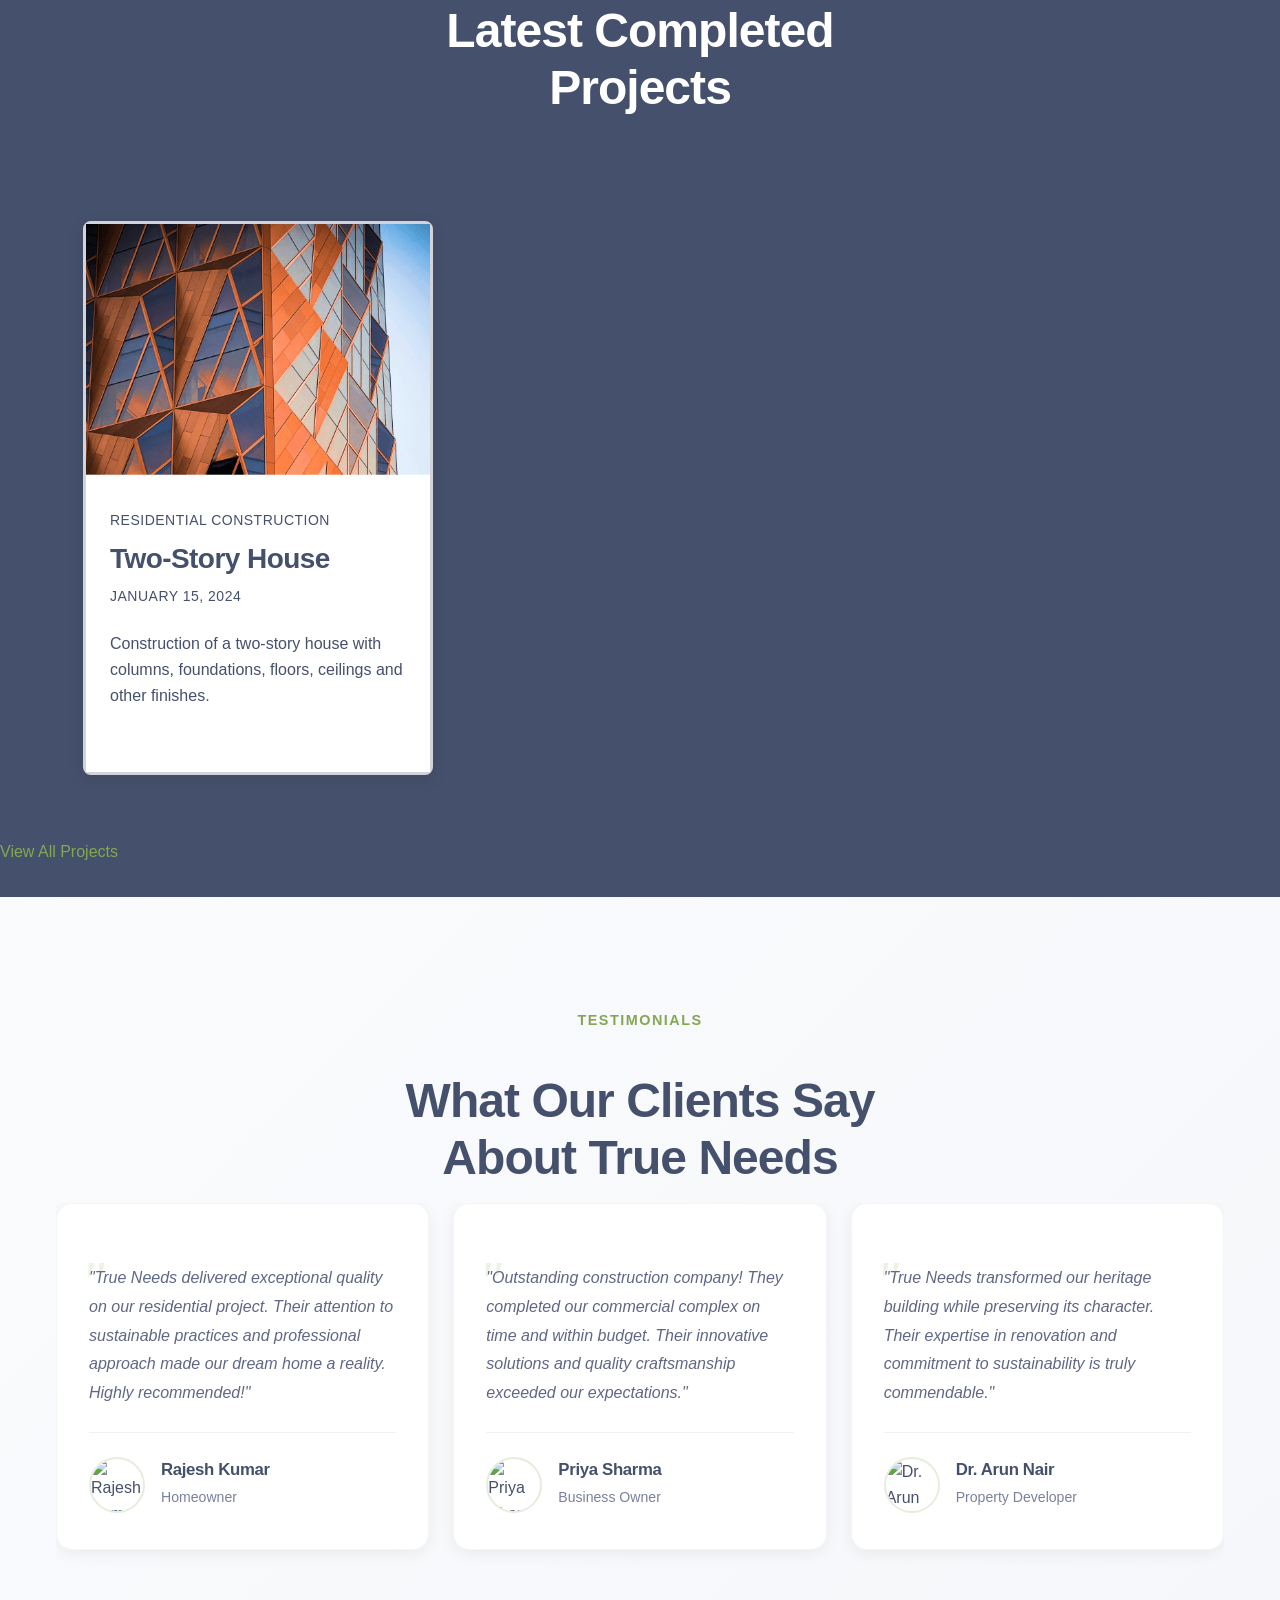
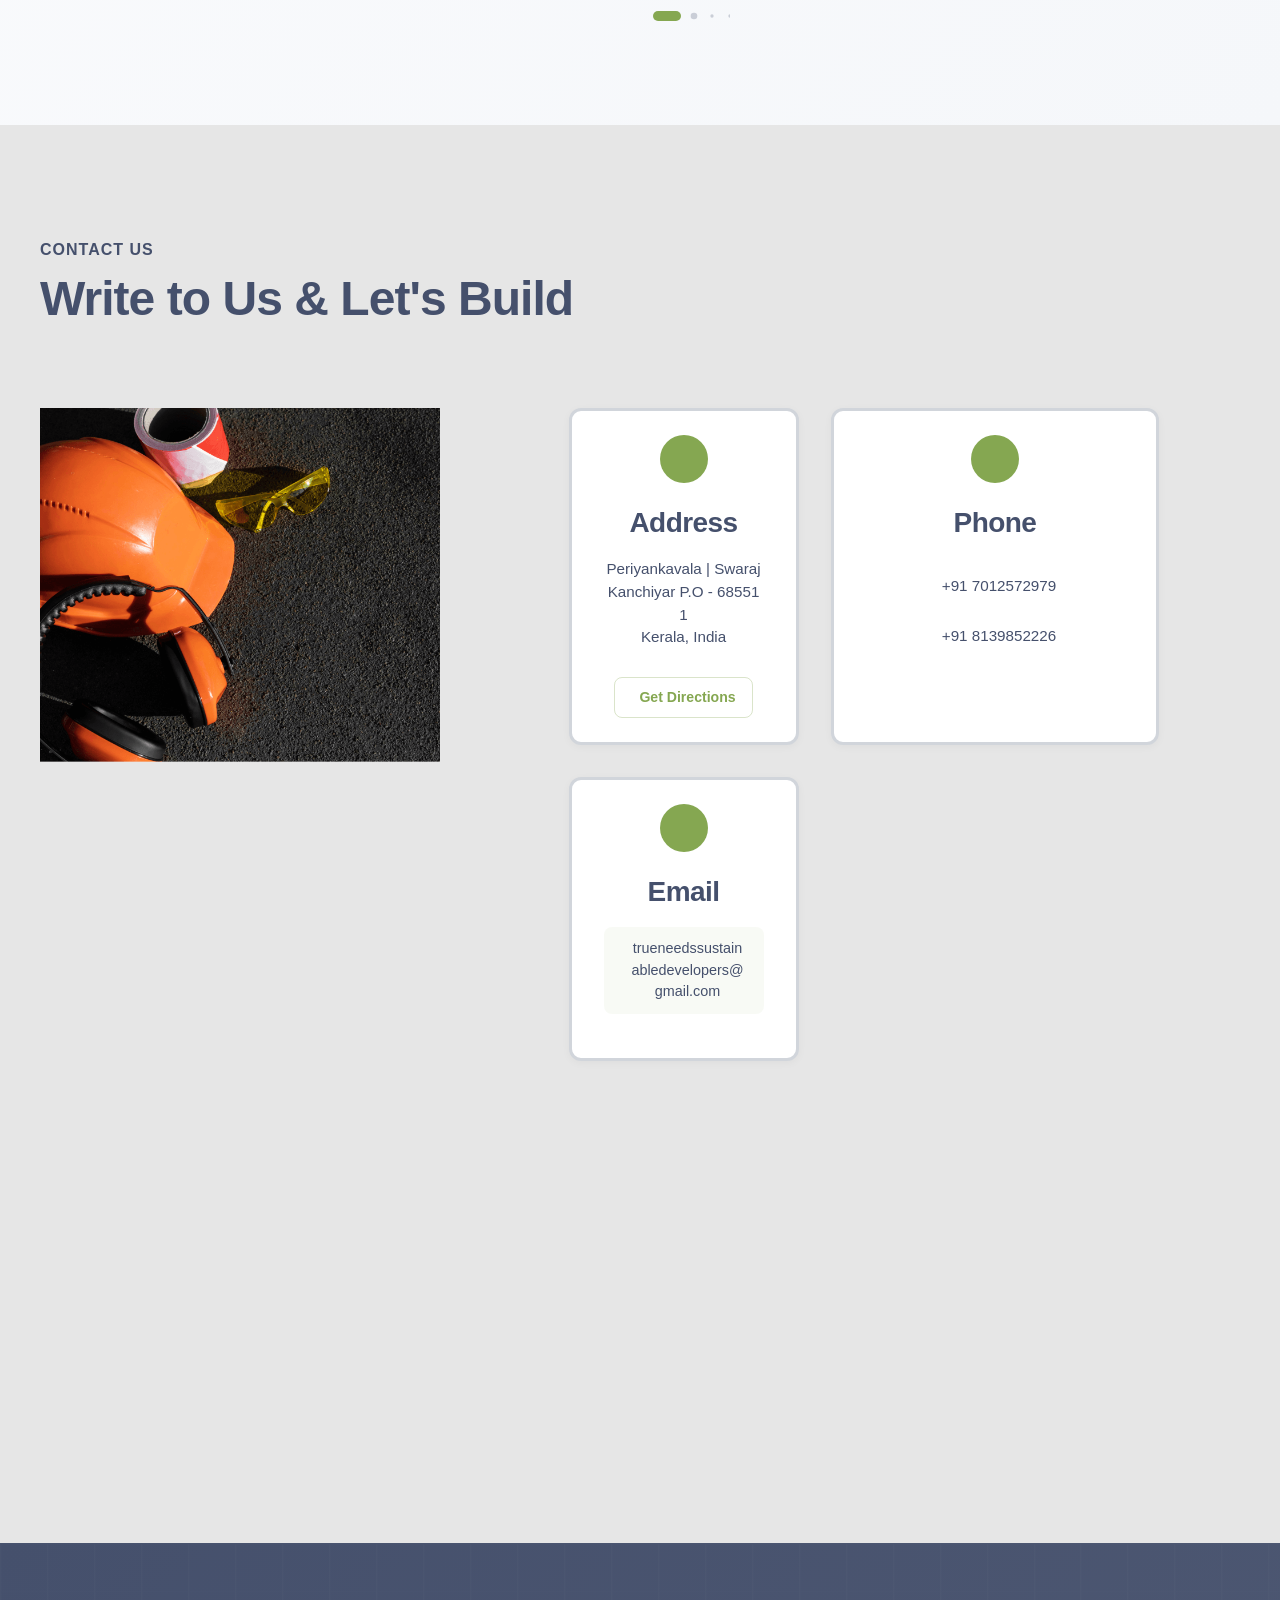
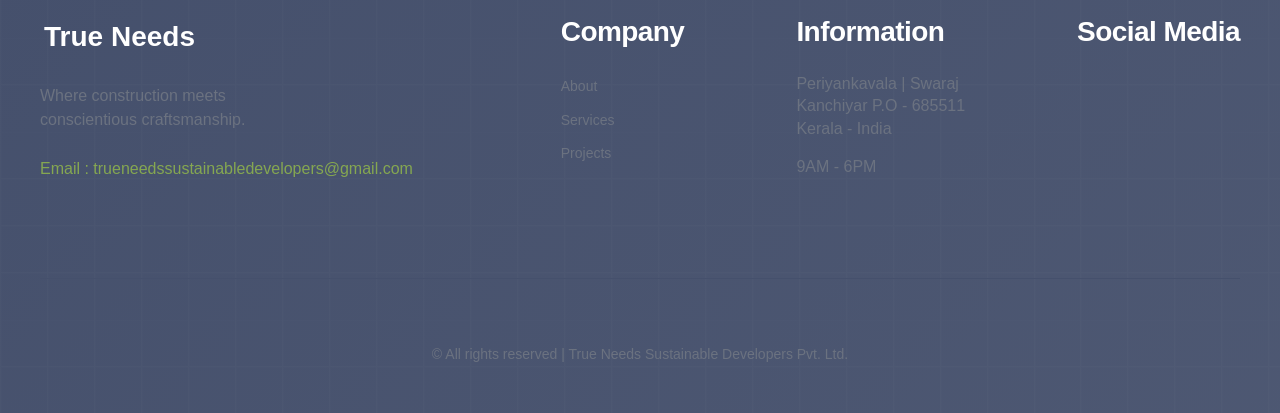
==== commit 52ea43f7: "feat: Add comprehensive data management and rendering for projects, testimonials, services, and gall" ====
--- a/index.html
+++ b/index.html
@@ -1,5 +1,12 @@
 <!DOCTYPE html>
-<html lang="en">
+<html     <!--=============== SWIPER CSS ===============-->
+    <link rel="stylesheet" href="assets/css/swiper-bundle.min.css" />
+
+    <!--=============== PAGE SPECIFIC CSS ===============-->
+    <link rel="stylesheet" href="assets/css/page-specific.css" />
+
+    <!--=============== MAIN CSS ===============-->
+    <link rel="stylesheet" href="assets/css/styles.css" />"en">
   <head>
     <meta charset="UTF-8" />
     <meta name="viewport" content="width=device-width, initial-scale=1.0" />
@@ -14,6 +21,11 @@
     <link
       rel="stylesheet"
       href="https://cdnjs.cloudflare.com/ajax/libs/remixicon/4.2.0/remixicon.css" />
+
+    <!--=============== FONT AWESOME ===============-->
+    <link
+      rel="stylesheet"
+      href="https://cdnjs.cloudflare.com/ajax/libs/font-awesome/6.5.1/css/all.min.css" />
 
     <!--=============== SWIPER CSS ===============-->
     <link rel="stylesheet" href="assets/css/swiper-bundle.min.css" />
@@ -28,8 +40,7 @@
     <header class="header" id="header">
       <nav class="nav container">
         <a href="#" class="nav__logo">
-          <img src="assets/img/Untitled-1 [Recovered]-01.png" alt="True Needs Logo" style="height:6.0rem;vertical-align:middle;margin-right:1.0rem;">
-          
+          <img src="assets/img/Untitled-1 [Recovered]-01.png" alt="True Needs Logo" class="header__logo-img">
         </a>
 
         <div class="nav__menu" id="nav-menu">
@@ -94,10 +105,8 @@
               <div class="home__divider"></div>
 
               <div class="home__buttons animate-fadeInUp">
-                <a href="#services" class="button">Our Services</a>
-
-                <a href="#projects" class="button__link button__link--small">
-                  <span>View Projects</span>
+                <a href="#projects" class="button">
+                  View Projects
                   <i class="ri-arrow-right-line"></i>
                 </a>
               </div>
@@ -127,55 +136,7 @@
         <div class="responsible__stats container">
           <h3 class="responsible__stats-title">Our Core Values</h3>
           <div class="responsible__stats-grid values__grid" id="core-values-grid">
-            <div class="responsible__stat-item" data-value="sustainability">
-              <span class="responsible__stat-number">01</span>
-              <p class="responsible__stat-text">SUSTAINABILITY</p>
-              <div class="core-value-detail" style="display:none">
-                We are unwavering in our commitment to environmentally responsible practices, integrating sustainable solutions into every project to minimize our ecological footprint.
-              </div>
-            </div>
-            <div class="responsible__stat-item" data-value="integrity">
-              <span class="responsible__stat-number">02</span>
-              <p class="responsible__stat-text">INTEGRITY</p>
-              <div class="core-value-detail" style="display:none">
-                Our foundation is built on honesty, transparency, and ethical conduct. We prioritize integrity in all our interactions, ensuring trust and respect with clients, partners, and stakeholders.
-              </div>
-            </div>
-            <div class="responsible__stat-item" data-value="innovation">
-              <span class="responsible__stat-number">03</span>
-              <p class="responsible__stat-text">INNOVATION</p>
-              <div class="core-value-detail" style="display:none">
-                Embracing forward-thinking and cutting-edge technologies, we strive to pioneer innovative solutions that redefine industry standards and push the boundaries of what is possible in construction.
-              </div>
-            </div>
-            <div class="responsible__stat-item" data-value="excellence">
-              <span class="responsible__stat-number">04</span>
-              <p class="responsible__stat-text">EXCELLENCE</p>
-              <div class="core-value-detail" style="display:none">
-                We relentlessly pursue excellence in craftsmanship and project execution. From concept to completion, we aim for the highest standards of quality and precision in every endeavor.
-              </div>
-            </div>
-            <div class="responsible__stat-item" data-value="client">
-              <span class="responsible__stat-number">05</span>
-              <p class="responsible__stat-text">CLIENT-CENTRIC APPROACH</p>
-              <div class="core-value-detail" style="display:none">
-                Our clients are at the heart of everything we do. We prioritize understanding their needs, delivering personalized solutions, and exceeding expectations to foster long-term relationships.
-              </div>
-            </div>
-            <div class="responsible__stat-item" data-value="team">
-              <span class="responsible__stat-number">06</span>
-              <p class="responsible__stat-text">TEAM COLLABORATION</p>
-              <div class="core-value-detail" style="display:none">
-                We foster a culture of collaboration and teamwork, recognizing that the collective expertise of our diverse team is key to overcoming challenges and achieving success.
-              </div>
-            </div>
-            <div class="responsible__stat-item" data-value="community">
-              <span class="responsible__stat-number">07</span>
-              <p class="responsible__stat-text">COMMUNITY IMPACT</p>
-              <div class="core-value-detail" style="display:none">
-                Beyond construction, we actively contribute to the well-being of the communities we serve. We believe in giving back and creating a positive impact on society.
-              </div>
-            </div>
+            <!-- Core values will be dynamically loaded from data.js -->
           </div>
         </div>
       </section>
@@ -190,39 +151,16 @@
             </h2>
             <div class="responsible__mission">
               
-              <p style="margin-bottom:1.5rem;line-height:1.7;text-align:justify;">At True Needs Sustainable Developers Pvt. Ltd., Our mission is to revolutionize 
-the construction landscape by seamlessly integrating sustainability into every 
-facet of our work. Committed to delivering unparalleled quality, we strive to 
-create spaces that not only meet the present needs but also contribute positively 
-to the future. Our mission is rooted in a dedication to eco-conscious practices, 
-cutting-edge innovation, and client satisfaction. True to our name, we seek to be 
-the catalysts for positive change, setting new standards in the industry and 
-building a legacy of sustainable development that stands as a testament to our 
-unwavering commitment to the planet and its inhabitants.</p>
+              <p class="about__mission-text">At True Needs Sustainable Developers Pvt. Ltd., we revolutionize construction by seamlessly integrating sustainability into every project. Committed to delivering exceptional quality, we create spaces that meet today's needs while contributing positively to tomorrow. Through eco-conscious practices, cutting-edge innovation, and unwavering client satisfaction, we set new industry standards and build a legacy of sustainable development.</p>
             </div>
             
-            <a href="assets\pdf\TRUE NEEDS BROCHURE .pdf" class="button" target="_blank">Know More About True Needs</a>
+            <a href="https://wa.me/+919747775150" class="button" target="_blank">Know More About True Needs</a>
           </div>
           
           <div class="responsible__stats">
             <h3 class="responsible__stats-title">What Makes Us Unique</h3>
-            <div class="responsible__stats-grid">
-              <div class="responsible__stat-item">
-                <span class="responsible__stat-number">01</span>
-                <p class="responsible__stat-text">SUSTAINABLE<br>LIFECYCLE BUILDER</p>
-              </div>
-              <div class="responsible__stat-item">
-                <span class="responsible__stat-number">90</span>
-                <p class="responsible__stat-text">DELIVERED<br>90 PROJECTS</p>
-              </div>
-              <div class="responsible__stat-item">
-                <span class="responsible__stat-number">120</span>
-                <p class="responsible__stat-text">PROJECTS ACROSS KERALA<br>IN 10 CITIES</p>
-              </div>
-              <div class="responsible__stat-item">
-                <span class="responsible__stat-number">8K+</span>
-                <p class="responsible__stat-text">OVER 8000+ SATISFIED<br>CUSTOMERS GLOBALLY</p>
-              </div>
+            <div class="responsible__stats-grid" id="unique-stats">
+              <!-- Stats will be dynamically loaded from data.js -->
             </div>
           </div>
         </div>
@@ -230,11 +168,52 @@
 
       <!--==================== LIFECYCLE BANNER ====================-->
       <section class="lifecycle section">
+        <!-- Animated Construction & Sustainability Elements -->
+        <div class="hero-animations">
+          <!-- Floating construction icons -->
+          <div class="floating-icon floating-icon-1">
+            <i class="fa-solid fa-helmet-safety"></i>
+          </div>
+          <div class="floating-icon floating-icon-2">
+            <i class="fa-solid fa-building"></i>
+          </div>
+          <div class="floating-icon floating-icon-3">
+            <i class="fa-solid fa-hammer"></i>
+          </div>
+          <div class="floating-icon floating-icon-4">
+            <i class="fa-solid fa-tree"></i>
+          </div>
+          <div class="floating-icon floating-icon-5">
+            <i class="fa-solid fa-leaf"></i>
+          </div>
+          <div class="floating-icon floating-icon-6">
+            <i class="fa-solid fa-solar-panel"></i>
+          </div>
+          <div class="floating-icon floating-icon-7">
+            <i class="fa-solid fa-recycle"></i>
+          </div>
+          <div class="floating-icon floating-icon-8">
+            <i class="fa-solid fa-seedling"></i>
+          </div>
+
+          <!-- Animated particles -->
+          <div class="particle particle-1"></div>
+          <div class="particle particle-2"></div>
+          <div class="particle particle-3"></div>
+          <div class="particle particle-4"></div>
+          <div class="particle particle-5"></div>
+          <div class="particle particle-6"></div>
+        </div>
+
         <div class="lifecycle__container container">
           <div class="lifecycle__content">
             <div class="lifecycle__text">
               <span class="lifecycle__label">TRUE NEEDS</span>
               <h2 class="lifecycle__title">BUILT FOR A GREENER FUTURE</h2>
+              <p class="lifecycle__description">
+                At True Needs Sustainable Developers Pvt. Ltd., we revolutionize construction by seamlessly integrating sustainability into every project. Committed to delivering exceptional quality, we create spaces that meet today's needs while contributing positively to tomorrow.
+              </p>
+              <a href="https://wa.me/+919747775150" class="button lifecycle__button" target="_blank">Know More About True Needs</a>
             </div>
             <div class="lifecycle__image">
               <img src="assets/img/about-img-1.png" alt="Lifecycle Builder" class="lifecycle__img">
@@ -245,50 +224,8 @@
 
       <!--==================== PROJECT CATEGORIES ====================-->
       <section class="categories section" id="categories">
-        <div class="categories__container container grid">
-          <article class="categories__card">
-            <div class="categories__image">
-              <img src="assets/img/projects-img-1.png" alt="Singular Living" class="categories__img">
-              <div class="categories__overlay">
-                <h3 class="categories__title">Singular Living</h3>
-                <p class="categories__subtitle">Safe, private, and self-contained micro apartments for single residents</p>
-                <a href="#projects" class="categories__button">View Projects</a>
-              </div>
-            </div>
-          </article>
-
-          <article class="categories__card">
-            <div class="categories__image">
-              <img src="assets/img/projects-img-2.png" alt="Budget Residences" class="categories__img">
-              <div class="categories__overlay">
-                <h3 class="categories__title">Budget Residences</h3>
-                <p class="categories__subtitle">Budget apartments for families who aspire for a better living environment</p>
-                <a href="#projects" class="categories__button">View Projects</a>
-              </div>
-            </div>
-          </article>
-
-          <article class="categories__card">
-            <div class="categories__image">
-              <img src="assets/img/projects-img-3.png" alt="Luxury Residences" class="categories__img">
-              <div class="categories__overlay">
-                <h3 class="categories__title">Luxury Residences</h3>
-                <p class="categories__subtitle">Exotic Luxury Residences for achievers to upgrade to a charming lifestyle</p>
-                <a href="#projects" class="categories__button">View Projects</a>
-              </div>
-            </div>
-          </article>
-
-          <article class="categories__card">
-            <div class="categories__image">
-              <img src="assets/img/about-img-2.png" alt="Senior Living" class="categories__img">
-              <div class="categories__overlay">
-                <h3 class="categories__title">Senior Living</h3>
-                <p class="categories__subtitle">Senior Residences for those who believe that retiring doesn't mean retiring from life</p>
-                <a href="#projects" class="categories__button">View Projects</a>
-              </div>
-            </div>
-          </article>
+        <div class="categories__container container grid" id="categories-container">
+          <!-- Categories will be dynamically loaded from data.js -->
         </div>
       </section>
 
@@ -382,55 +319,8 @@
             <a href="#contact" class="button">Contact Us</a>
           </div>
 
-          <div class="services__grid">
-            <article class="services__card hover-raise tilt shine">
-              <div class="services__icon"><i class="ri-leaf-line"></i></div>
-              <h3 class="services__title">Green Building <br />Construction</h3>
-              <p>Specializing in environmentally conscious construction practices with energy-efficient designs and sustainable building materials.</p>
-            </article>
-
-            <article class="services__card hover-raise tilt shine">
-              <div class="services__icon"><i class="ri-building-line"></i></div>
-              <h3 class="services__title">Residential <br />Construction</h3>
-              <p>Crafting homes that blend comfort, functionality, and aesthetic appeal with customized designs to suit individual preferences.</p>
-            </article>
-
-            <article class="services__card hover-raise tilt shine">
-              <div class="services__icon"><i class="ri-briefcase-4-line"></i></div>
-              <h3 class="services__title">Commercial <br />Projects</h3>
-              <p>Delivering innovative solutions for commercial spaces with tailored designs to enhance productivity and create distinctive environments.</p>
-            </article>
-
-            <article class="services__card hover-raise tilt shine">
-              <div class="services__icon"><i class="ri-tools-line"></i></div>
-              <h3 class="services__title">Renovation & <br />Remodeling</h3>
-              <p>Transforming existing spaces with thoughtful renovations, upgrading structures to meet modern standards while preserving character.</p>
-            </article>
-
-            <!-- New Service Cards -->
-            <article class="services__card hover-raise tilt shine">
-              <div class="services__icon"><i class="ri-road-map-line"></i></div>
-              <h3 class="services__title">Infrastructure Development</h3>
-              <p>Contributing to the development of essential public infrastructure. Expertise in the construction of roads, bridges, and utility installations.</p>
-            </article>
-
-            <article class="services__card hover-raise tilt shine">
-              <div class="services__icon"><i class="ri-briefcase-line"></i></div>
-              <h3 class="services__title">Project Management</h3>
-              <p>Providing end-to-end project management services. Ensuring timely completion, budget adherence, and quality control.</p>
-            </article>
-
-            <article class="services__card hover-raise tilt shine">
-              <div class="services__icon"><i class="ri-lightbulb-line"></i></div>
-              <h3 class="services__title">Consulting Services</h3>
-              <p>Offering expert consultancy on sustainable construction practices. Advising on eco-friendly building materials and energy-efficient designs.</p>
-            </article>
-
-            <article class="services__card hover-raise tilt shine">
-              <div class="services__icon"><i class="ri-home-gear-line"></i></div>
-              <h3 class="services__title">Interior Design and Fit-Outs</h3>
-              <p>Creating aesthetically pleasing and functional interior spaces. Tailored solutions to align with client preferences and brand identity.</p>
-            </article>
+          <div class="services__grid" id="services-grid">
+            <!-- Services will be dynamically loaded from data.js -->
           </div>
         </div>
       </section>
@@ -439,23 +329,8 @@
       <section class="service-highlights section">
         <div class="responsible__stats container">
           <h3 class="responsible__stats-title">What We Deliver</h3>
-          <div class="responsible__stats-grid">
-            <div class="responsible__stat-item hover-raise">
-              <span class="responsible__stat-number">01</span>
-              <p class="responsible__stat-text">GREEN BUILDING CONSTRUCTION<br>Energy-efficient and sustainable materials</p>
-            </div>
-            <div class="responsible__stat-item hover-raise">
-              <span class="responsible__stat-number">02</span>
-              <p class="responsible__stat-text">RESIDENTIAL CONSTRUCTION<br>Comfortable, functional and customized homes</p>
-            </div>
-            <div class="responsible__stat-item hover-raise">
-              <span class="responsible__stat-number">03</span>
-              <p class="responsible__stat-text">COMMERCIAL PROJECTS<br>Productive and distinctive workspaces</p>
-            </div>
-            <div class="responsible__stat-item hover-raise">
-              <span class="responsible__stat-number">04</span>
-              <p class="responsible__stat-text">RENOVATION & REMODELING<br>Thoughtful upgrades preserving character</p>
-            </div>
+          <div class="responsible__stats-grid" id="service-stats">
+            <!-- Service stats will be dynamically loaded from data.js -->
           </div>
         </div>
       </section>
@@ -469,60 +344,8 @@
           Projects
         </h2>
 
-        <div class="projects__container container grid">
-          <article class="projects__card">
-            <img
-              src="assets/img/projects-img-1.png"
-              alt="image"
-              class="projects__img" />
-
-            <div class="projects__data">
-              <span>Residential Construction</span>
-              <h2 class="projects__title">Two-Story House</h2>
-              <span class="projects__date">January 15, 2024</span>
-
-              <p>
-                Construction of a two-story house with columns, foundations, 
-                floors, ceilings and other finishes.
-              </p>
-            </div>
-          </article>
-
-          <article class="projects__card">
-            <img
-              src="assets/img/projects-img-2.png"
-              alt="image"
-              class="projects__img" />
-
-            <div class="projects__data">
-              <span>Maintenance & Repair</span>
-              <h2 class="projects__title">Stairs & Columns</h2>
-              <span class="projects__date">May 21, 2024</span>
-
-              <p>
-                Professional maintenance and repair of structural elements 
-                ensuring safety and longevity.
-              </p>
-            </div>
-          </article>
-
-          <article class="projects__card">
-            <img
-              src="assets/img/projects-img-3.png"
-              alt="image"
-              class="projects__img" />
-
-            <div class="projects__data">
-              <span>Interior Design</span>
-              <h2 class="projects__title">Modern Kitchen</h2>
-              <span class="projects__date">July 3, 2024</span>
-
-              <p>
-                Complete kitchen renovation with modern design elements 
-                and functional space optimization.
-              </p>
-            </div>
-          </article>
+        <div class="projects__container container grid" id="projects-container">
+          <!-- Projects will be dynamically loaded from data.js -->
         </div>
 
         <div class="projects__more">
@@ -542,151 +365,13 @@
           </h2>
 
           <div class="testimonials__container swiper">
-            <div class="swiper-wrapper">
-              <article class="testimonial__card swiper-slide">
-                <div class="testimonial__content">
-                  <div class="testimonial__stars">
-                    <i class="ri-star-fill"></i>
-                    <i class="ri-star-fill"></i>
-                    <i class="ri-star-fill"></i>
-                    <i class="ri-star-fill"></i>
-                    <i class="ri-star-fill"></i>
-                  </div>
-                  
-                  <p class="testimonial__text">
-                    "True Needs delivered exceptional quality on our residential project. Their attention to sustainable practices and professional approach made our dream home a reality. Highly recommended!"
-                  </p>
-                  
-                  <div class="testimonial__author">
-                    <img src="assets/img/testimonial-1.jpg" alt="Client" class="testimonial__img">
-                    <div class="testimonial__info">
-                      <h3 class="testimonial__name">Rajesh Kumar</h3>
-                      <span class="testimonial__position">Homeowner</span>
-                    </div>
-                  </div>
-                </div>
-              </article>
-
-              <article class="testimonial__card swiper-slide">
-                <div class="testimonial__content">
-                  <div class="testimonial__stars">
-                    <i class="ri-star-fill"></i>
-                    <i class="ri-star-fill"></i>
-                    <i class="ri-star-fill"></i>
-                    <i class="ri-star-fill"></i>
-                    <i class="ri-star-fill"></i>
-                  </div>
-                  
-                  <p class="testimonial__text">
-                    "Outstanding construction company! They completed our commercial complex on time and within budget. Their innovative solutions and quality craftsmanship exceeded our expectations."
-                  </p>
-                  
-                  <div class="testimonial__author">
-                    <img src="assets/img/testimonial-2.jpg" alt="Client" class="testimonial__img">
-                    <div class="testimonial__info">
-                      <h3 class="testimonial__name">Priya Sharma</h3>
-                      <span class="testimonial__position">Business Owner</span>
-                    </div>
-                  </div>
-                </div>
-              </article>
-
-              <article class="testimonial__card swiper-slide">
-                <div class="testimonial__content">
-                  <div class="testimonial__stars">
-                    <i class="ri-star-fill"></i>
-                    <i class="ri-star-fill"></i>
-                    <i class="ri-star-fill"></i>
-                    <i class="ri-star-fill"></i>
-                    <i class="ri-star-fill"></i>
-                  </div>
-                  
-                  <p class="testimonial__text">
-                    "True Needs transformed our heritage building while preserving its character. Their expertise in renovation and commitment to sustainability is truly commendable."
-                  </p>
-                  
-                  <div class="testimonial__author">
-                    <img src="assets/img/testimonial-3.jpg" alt="Client" class="testimonial__img">
-                    <div class="testimonial__info">
-                      <h3 class="testimonial__name">Dr. Arun Nair</h3>
-                      <span class="testimonial__position">Property Developer</span>
-                    </div>
-                  </div>
-                </div>
-              </article>
-
-              <article class="testimonial__card swiper-slide">
-                <div class="testimonial__content">
-                  <div class="testimonial__stars">
-                    <i class="ri-star-fill"></i>
-                    <i class="ri-star-fill"></i>
-                    <i class="ri-star-fill"></i>
-                    <i class="ri-star-fill"></i>
-                    <i class="ri-star-fill"></i>
-                  </div>
-                  
-                  <p class="testimonial__text">
-                    "Working with True Needs was a fantastic experience. Their team's professionalism and expertise in green building construction helped us achieve our sustainability goals while staying within budget."
-                  </p>
-                  
-                  <div class="testimonial__author">
-                    <img src="assets/img/testimonial-4.jpg" alt="Client" class="testimonial__img">
-                    <div class="testimonial__info">
-                      <h3 class="testimonial__name">Kavitha Menon</h3>
-                      <span class="testimonial__position">Architect</span>
-                    </div>
-                  </div>
-                </div>
-              </article>
-
-              <article class="testimonial__card swiper-slide">
-                <div class="testimonial__content">
-                  <div class="testimonial__stars">
-                    <i class="ri-star-fill"></i>
-                    <i class="ri-star-fill"></i>
-                    <i class="ri-star-fill"></i>
-                    <i class="ri-star-fill"></i>
-                    <i class="ri-star-fill"></i>
-                  </div>
-                  
-                  <p class="testimonial__text">
-                    "Excellent infrastructure development project! True Needs completed our bridge construction ahead of schedule with outstanding quality. Their engineering solutions are top-notch."
-                  </p>
-                  
-                  <div class="testimonial__author">
-                    <img src="assets/img/testimonial-5.jpg" alt="Client" class="testimonial__img">
-                    <div class="testimonial__info">
-                      <h3 class="testimonial__name">Engineer Suresh</h3>
-                      <span class="testimonial__position">Civil Engineer</span>
-                    </div>
-                  </div>
-                </div>
-              </article>
-
-              <article class="testimonial__card swiper-slide">
-                <div class="testimonial__content">
-                  <div class="testimonial__stars">
-                    <i class="ri-star-fill"></i>
-                    <i class="ri-star-fill"></i>
-                    <i class="ri-star-fill"></i>
-                    <i class="ri-star-fill"></i>
-                    <i class="ri-star-fill"></i>
-                  </div>
-                  
-                  <p class="testimonial__text">
-                    "True Needs handled our office renovation project beautifully. Their interior design team created a modern workspace that perfectly reflects our company culture. Highly satisfied with the results!"
-                  </p>
-                  
-                  <div class="testimonial__author">
-                    <img src="assets/img/testimonial-6.jpg" alt="Client" class="testimonial__img">
-                    <div class="testimonial__info">
-                      <h3 class="testimonial__name">Maya Joseph</h3>
-                      <span class="testimonial__position">Office Manager</span>
-                    </div>
-                  </div>
-                </div>
-              </article>
-            </div>
+            <div class="swiper-wrapper" id="testimonials-wrapper">
+              <!-- Testimonials will be dynamically loaded from data.js -->
+            </div>
+
+            <!-- Navigation Arrows -->
+            <div class="swiper-button-next"></div>
+            <div class="swiper-button-prev"></div>
 
             <!-- Pagination -->
             <div class="swiper-pagination"></div>
@@ -703,80 +388,118 @@
           <div class="contact__container grid">
             <img
               src="assets/img/contact-img.png"
-              alt="image"
+              alt="Contact True Needs"
               class="contact__img" />
 
-            <div class="contact__data grid">
-              <div class="contact__card">
+            <div class="contact__data">
+              <!-- Address Card -->
+              <div class="contact__card hover-raise">
                 <div class="contact__icon">
                   <i class="ri-map-pin-2-line"></i>
                 </div>
-                <h3 class="contact__title">Address</h3>
-                <address class="contact__info">
-                  Periyankavala | Swaraj<br />
-                  Kanchiyar P.O - 685511<br />
-                  Kerala, India
-                </address>
-              </div>
-
-              <div class="contact__card">
+                <div class="contact__card-content">
+                  <h3 class="contact__title">Address</h3>
+                  <address class="contact__info">
+                    Periyankavala | Swaraj<br />
+                    Kanchiyar P.O - 685511<br />
+                    Kerala, India
+                  </address>
+                  <a href="https://maps.google.com/?q=Periyankavala+Swaraj+Kanchiyar+Kerala" 
+                     target="_blank" 
+                     class="contact__link contact__link--small">
+                    <i class="ri-map-pin-line"></i> Get Directions
+                  </a>
+                </div>
+              </div>
+
+              <!-- Phone Card -->
+              <div class="contact__card hover-raise">
                 <div class="contact__icon">
                   <i class="ri-phone-line"></i>
                 </div>
-                <h3 class="contact__title">Phone</h3>
-                <address class="contact__info">
-                  +91 7012572979 <br />
-                  +91 8139852226
-                </address>
-              </div>
-
-              <div class="contact__card">
+                <div class="contact__card-content">
+                  <h3 class="contact__title">Phone</h3>
+                  <div class="contact__info">
+                    <a href="tel:+917012572979" class="contact__phone-link">
+                      <i class="ri-smartphone-line"></i> +91 7012572979
+                    </a>
+                    <a href="tel:+918139852226" class="contact__phone-link">
+                      <i class="ri-smartphone-line"></i> +91 8139852226
+                    </a>
+                  </div>
+                </div>
+              </div>
+
+              <!-- Email Card -->
+              <div class="contact__card hover-raise">
                 <div class="contact__icon">
                   <i class="ri-mail-line"></i>
                 </div>
-                <h3 class="contact__title">Email</h3>
-                <address class="contact__info">
-                  trueneedssustainable<br />
-                  developers@gmail.com
-                </address>
-              </div>
-
-              <div class="contact__card">
+                <div class="contact__card-content">
+                  <h3 class="contact__title">Email</h3>
+                  <div class="contact__info">
+                    <a href="mailto:trueneedssustainabledevelopers@gmail.com" class="contact__email-link">
+                      <i class="ri-mail-send-line"></i> trueneedssustainabledevelopers@gmail.com
+                    </a>
+                  </div>
+                </div>
+              </div>
+
+              <!-- Messaging Card -->
+              <div class="contact__card hover-raise">
                 <div class="contact__icon">
                   <i class="ri-message-3-line"></i>
                 </div>
-                <h3 class="contact__title">Messaging</h3>
-                <div class="contact__social">
-                  <a
-                    href="https://api.whatsapp.com/send?phone=918139852226&text=Hello%2C%20I%20have%20an%20enquiry%20about%20True%20Needs"
-                    target="_blank"
-                    rel="noopener noreferrer"
-                    class="contact__social-link">
-                    <i class="ri-whatsapp-line"></i>
+                <div class="contact__card-content">
+                  <h3 class="contact__title">Messaging</h3>
+                  <p class="contact__info contact__info-text">Connect with us instantly</p>
+                  <div class="contact__social">
+                    <a
+                      href="https://wa.me/+918139852226?text=Hello%2C%20I%20have%20an%20enquiry%20about%20True%20Needs"
+                      target="_blank"
+                      rel="noopener noreferrer"
+                      class="contact__social-link"
+                      title="WhatsApp">
+                      <i class="ri-whatsapp-line"></i>
+                    </a>
+                    <a
+                      href="https://m.me/trueneeds"
+                      target="_blank"
+                      rel="noopener noreferrer"
+                      class="contact__social-link"
+                      title="Messenger">
+                      <i class="ri-messenger-line"></i>
+                    </a>
+                    <a
+                      href="https://t.me/trueneeds"
+                      target="_blank"
+                      rel="noopener noreferrer"
+                      class="contact__social-link"
+                      title="Telegram">
+                      <i class="ri-telegram-line"></i>
+                    </a>
+                  </div>
+                </div>
+              </div>
+
+              <!-- Careers Card -->
+              <div class="contact__card hover-raise contact__card--careers">
+                <div class="contact__icon contact__icon--careers">
+                  <i class="ri-briefcase-line"></i>
+                </div>
+                <div class="contact__card-content">
+                  <h3 class="contact__title">For Vacancies</h3>
+                  <p class="contact__info contact__info-text">Join our team</p>
+                  <div class="contact__info">
+                    <a href="mailto:future.trueneeds.in@gmail.com" class="contact__email-link">
+                      <i class="ri-mail-send-line"></i> future.trueneeds.in@gmail.com
+                    </a>
+                  </div>
+                  <a href="mailto:future.trueneeds.in@gmail.com?subject=Career%20Opportunity%20Inquiry" 
+                     class="contact__link contact__link--button">
+                    <i class="ri-send-plane-line"></i> Apply Now
                   </a>
-                  <a
-                    href="https://www.messenger.com/"
-                    target="_blank"
-                    class="contact__social-link">
-                    <i class="ri-messenger-line"></i>
-                  </a>
-                  <a
-                    href="https://telegram.org/"
-                    target="_blank"
-                    class="contact__social-link">
-                    <i class="ri-telegram-line"></i>
-                  </a>
-                </div>
-              </div>
-
-              <div class="contact__card">
-                <div class="contact__icon">
-                  <i class="ri-briefcase-line"></i>
-                </div>
-                <h3 class="contact__title">For<br />Vacancies</h3>
-                <address class="contact__info">
-                  future.trueneeds.in<br />@gmail.com
-                </address>
+                </div>
               </div>
             </div>
           </div>
@@ -890,344 +613,20 @@
     <!--=============== SWIPER JS ===============-->
     <script src="assets/js/swiper-bundle.min.js"></script>
 
+    <!--=============== DATA JS ===============-->
+    <script src="assets/js/data.js"></script>
+
+    <!--=============== RENDER JS ===============-->
+    <script src="assets/js/render.js"></script>
+
     <!--=============== MAIN JS ===============-->
     <script src="assets/js/main.js"></script>
 
     <!--=============== ENHANCED INTERACTIONS ===============-->
     <script src="assets/js/enhanced-interactions.js"></script>
 
-    <!--=============== HOMEPAGE PROJECTS LOADER ===============-->
-    <script>
-      // Load featured projects on homepage
-      document.addEventListener('DOMContentLoaded', async () => {
-        try {
-          const featuredProjects = await fetchFeaturedProjects(3);
-          
-          if (featuredProjects && featuredProjects.length > 0) {
-            console.log(`Loaded ${featuredProjects.length} featured projects from Sanity`);
-            updateHomepageProjects(featuredProjects);
-          }
-        } catch (error) {
-          console.log('Using static projects on homepage');
-        }
-      });
-
-      function updateHomepageProjects(projects) {
-        const projectCards = document.querySelectorAll('.projects__card');
-        
-        projects.forEach((project, index) => {
-          if (projectCards[index]) {
-            const card = projectCards[index];
-            const img = card.querySelector('.projects__img');
-            const category = card.querySelector('.projects__data span');
-            const title = card.querySelector('.projects__title');
-            const date = card.querySelector('.projects__date');
-            const description = card.querySelector('.projects__data p');
-            
-            if (img && project.image?.asset?.url) {
-              img.src = project.image.asset.url;
-              img.alt = project.title;
-            }
-            
-            if (category) category.textContent = project.category || 'Construction';
-            if (title) title.textContent = project.title;
-            if (date) date.textContent = formatProjectDate(project.date);
-            if (description) description.textContent = project.description || 'Professional construction project completed with high quality standards.';
-          }
-        });
-      }
-
-      function formatProjectDate(dateString) {
-        if (!dateString) return 'Recent';
-        const date = new Date(dateString);
-        return date.toLocaleDateString('en-US', { 
-          year: 'numeric', 
-          month: 'long', 
-          day: 'numeric' 
-        });
-      }
-    </script>
-
-    <style>
-      /* Enhanced About Section */
-      .about {
-        padding: 6rem 0;
-      }
-
-      .about__container {
-        gap: 3.5rem;
-        align-items: center;
-      }
-
-      .about__data {
-        max-width: 680px;
-      }
-
-      .about__description {
-        margin: 1.5rem 0 2rem 0;
-        line-height: 1.85;
-        font-size: 1.05rem;
-        color: var(--text-color);
-        font-family: var(--body-font);
-        font-weight: var(--font-regular);
-      }
-
-      .about__list {
-        grid-template-columns: repeat(2, 1fr);
-        gap: 1.25rem 1.5rem;
-        margin-bottom: 2rem;
-      }
-
-      .about__list-item {
-        display: flex;
-        align-items: center;
-        gap: 0.75rem;
-        padding: 0.5rem 0;
-      }
-
-      .about__list-item i {
-        font-size: 1.25rem;
-        color: var(--first-color);
-      }
-
-      .about__list-item span {
-        font-weight: var(--font-semi-bold);
-        color: var(--title-color);
-        font-family: var(--subheading-font);
-      }
-
-      /* Desktop view - increased gap */
-      @media screen and (min-width: 1024px) {
-        .about__container {
-          gap: 6rem;
-        }
-      }
-
-      /* Services Section - Remove ladder effect */
-      .services__grid {
-        display: grid;
-        grid-template-columns: repeat(auto-fit, minmax(280px, 1fr));
-        gap: 2rem;
-        align-items: start;
-      }
-
-      .services__card {
-        margin-top: 0 !important;
-        transform: translateY(0) !important;
-      }
-
-      @media screen and (min-width: 1024px) {
-        .services__grid {
-          grid-template-columns: repeat(4, 1fr);
-        }
-      }
-
-      @media screen and (max-width: 768px) {
-        .services__grid {
-          grid-template-columns: repeat(2, 1fr);
-          gap: 1.5rem;
-        }
-      }
-
-      @media screen and (max-width: 480px) {
-        .services__grid {
-          grid-template-columns: 1fr;
-        }
-      }
-
-      /* Testimonials Section */
-      .testimonials {
-        background: var(--body-color);
-        padding: 6rem 0;
-      }
-
-      .testimonials .section__title {
-        text-align: center;
-        margin-bottom: 3rem;
-        color: var(--title-color);
-        font-family: var(--header-font);
-        font-weight: var(--font-bold);
-      }
-
-      .testimonials .section__subtitle {
-        text-align: center;
-        display: block;
-        margin-bottom: 1rem;
-        color: var(--second-color);
-        font-family: var(--subheading-font);
-        font-weight: var(--font-semi-bold);
-        text-transform: uppercase;
-        letter-spacing: 1px;
-      }
-
-      .testimonial__card {
-        background: white;
-        padding: 2.5rem 2rem;
-        border-radius: 1rem;
-        box-shadow: 0 4px 20px rgba(0, 0, 0, 0.08);
-        margin: 1rem;
-        height: auto;
-      }
-
-      .testimonial__stars {
-        display: flex;
-        gap: 0.25rem;
-        margin-bottom: 1.5rem;
-      }
-
-      .testimonial__stars i {
-        color: var(--second-color);
-        font-size: 1.2rem;
-      }
-
-      .testimonial__text {
-        font-style: italic;
-        line-height: 1.7;
-        color: var(--text-color);
-        margin-bottom: 2rem;
-        font-size: 1rem;
-        font-family: var(--body-font);
-        font-weight: var(--font-regular);
-      }
-
-      .testimonial__author {
-        display: flex;
-        align-items: center;
-        gap: 1rem;
-      }
-
-      .testimonial__img {
-        width: 60px;
-        height: 60px;
-        border-radius: 50%;
-        object-fit: cover;
-        border: 3px solid var(--accent-color);
-      }
-
-      .testimonial__name {
-        font-size: 1.1rem;
-        font-weight: var(--font-semi-bold);
-        color: var(--title-color);
-        margin-bottom: 0.25rem;
-        font-family: var(--subheading-font);
-      }
-
-      .testimonial__position {
-        font-size: 0.9rem;
-        color: var(--text-color);
-        font-family: var(--body-font);
-        font-weight: var(--font-regular);
-      }
-
-      /* Enhanced text visibility for all sections */
-      .projects .section__subtitle {
-        color: var(--accent-color);
-        font-family: var(--subheading-font);
-        font-weight: var(--font-semi-bold);
-        text-transform: uppercase;
-        letter-spacing: 1px;
-      }
-
-      .projects .section__title {
-        color: var(--white-color);
-        font-family: var(--header-font);
-        font-weight: var(--font-bold);
-      }
-
-      /* Responsive Design */
-      @media screen and (max-width: 768px) {
-        .about {
-          padding: 4rem 0;
-        }
-
-        .about__container {
-          gap: 3rem;
-          grid-template-columns: 1fr;
-        }
-
-        .about__images {
-          order: 2;
-          margin-top: 2rem;
-        }
-
-        .about__list {
-          grid-template-columns: 1fr;
-          gap: 1rem;
-        }
-
-        .testimonials {
-          padding: 4rem 0;
-        }
-
-        .testimonial__card {
-          padding: 2rem 1.5rem;
-          margin: 0.5rem;
-        }
-      }
-
-      @media screen and (max-width: 480px) {
-        .about__description {
-          font-size: 0.95rem;
-        }
-
-        .about__images {
-          margin-top: 3rem;
-        }
-
-        .testimonial__text {
-          font-size: 0.95rem;
-        }
-
-        .testimonial__img {
-          width: 50px;
-          height: 50px;
-        }
-      }
-    </style>
-
-    <script>
-      // Initialize testimonials swiper with auto-scroll
-      const testimonialsSwiper = new Swiper('.testimonials__container', {
-        loop: true,
-        spaceBetween: 32,
-        grabCursor: true,
-        autoplay: {
-          delay: 3000,
-          disableOnInteraction: false,
-          pauseOnMouseEnter: true,
-        },
-        speed: 800,
-        pagination: {
-          el: '.swiper-pagination',
-          clickable: true,
-        },
-        breakpoints: {
-          640: {
-            slidesPerView: 1,
-            spaceBetween: 20,
-          },
-          768: {
-            slidesPerView: 2,
-            spaceBetween: 30,
-          },
-          1024: {
-            slidesPerView: 3,
-            spaceBetween: 32,
-          },
-        }
-      });
-
-      // Pause autoplay when user hovers over testimonials
-      const testimonialContainer = document.querySelector('.testimonials__container');
-      if (testimonialContainer) {
-        testimonialContainer.addEventListener('mouseenter', () => {
-          testimonialsSwiper.autoplay.stop();
-        });
-        
-        testimonialContainer.addEventListener('mouseleave', () => {
-          testimonialsSwiper.autoplay.start();
-        });
-      }
-    </script>
+    <!--=============== PAGE INITIALIZATION ===============-->
+    <script src="assets/js/page-init.js"></script>
   </body>
 </html>
+</html>
--- a/assets/css/page-specific.css
+++ b/assets/css/page-specific.css
@@ -0,0 +1,806 @@
+/* ===============================================
+   TRUE NEEDS - PAGE SPECIFIC STYLES
+   ===============================================
+   This file contains page-specific styles that were
+   previously inline in HTML files.
+   =============================================== */
+
+/* =============== ENHANCED ABOUT SECTION =============== */
+.about {
+  padding: 6rem 0;
+}
+
+.about__container {
+  gap: 3.5rem;
+  align-items: center;
+}
+
+.about__data {
+  max-width: 680px;
+}
+
+.about__description {
+  margin: 1.5rem 0 2rem 0;
+  line-height: 1.85;
+  font-size: 1.05rem;
+  color: var(--text-color);
+  font-family: var(--body-font);
+  font-weight: var(--font-regular);
+}
+
+.about__list {
+  grid-template-columns: repeat(2, 1fr);
+  gap: 1.25rem 1.5rem;
+  margin-bottom: 2rem;
+}
+
+.about__list-item {
+  display: flex;
+  align-items: center;
+  gap: 0.75rem;
+  padding: 0.5rem 0;
+}
+
+.about__list-item i {
+  font-size: 1.25rem;
+  color: var(--first-color);
+}
+
+.about__list-item span {
+  font-weight: var(--font-semi-bold);
+  color: var(--title-color);
+  font-family: var(--subheading-font);
+}
+
+/* Desktop view - increased gap */
+@media screen and (min-width: 1024px) {
+  .about__container {
+    gap: 6rem;
+  }
+}
+
+/* =============== SERVICES SECTION - REMOVE LADDER EFFECT =============== */
+.services__grid {
+  display: grid;
+  grid-template-columns: repeat(auto-fit, minmax(280px, 1fr));
+  gap: 2rem;
+  align-items: start;
+}
+
+.services__card {
+  margin-top: 0 !important;
+  transform: translateY(0) !important;
+}
+
+@media screen and (min-width: 1024px) {
+  .services__grid {
+    grid-template-columns: repeat(4, 1fr);
+  }
+}
+
+@media screen and (max-width: 768px) {
+  .services__grid {
+    grid-template-columns: repeat(2, 1fr);
+    gap: 1.5rem;
+  }
+}
+
+@media screen and (max-width: 480px) {
+  .services__grid {
+    grid-template-columns: 1fr;
+  }
+}
+
+/* =============== TESTIMONIALS SECTION =============== */
+.testimonials {
+  background: linear-gradient(135deg, #fafbfd 0%, #f5f7fa 100%);
+  padding: 6rem 0;
+  position: relative;
+  overflow: hidden;
+}
+
+.testimonials .container {
+  max-width: 1200px;
+  margin: 0 auto;
+  padding: 0 1rem;
+}
+
+.testimonials .section__title {
+  text-align: center;
+  margin-bottom: 1rem;
+  color: var(--title-color);
+  font-family: var(--header-font);
+  font-weight: var(--font-bold);
+}
+
+.testimonials .section__subtitle {
+  text-align: center;
+  display: block;
+  margin-bottom: 2.5rem;
+  color: var(--accent-color);
+  font-family: var(--subheading-font);
+  font-weight: var(--font-semi-bold);
+  text-transform: uppercase;
+  letter-spacing: 1.5px;
+  font-size: 0.9rem;
+}
+
+.testimonials__container {
+  width: 100%;
+  margin: 0 auto;
+  padding: 2.5rem 0 1rem;
+  position: relative;
+  overflow: visible;
+}
+
+.testimonial__card {
+  background: var(--white-color);
+  padding: 2.25rem 2rem;
+  border-radius: 16px;
+  box-shadow: 0 4px 16px rgba(0, 0, 0, 0.06);
+  margin: 0;
+  height: auto;
+  min-height: 320px;
+  display: flex;
+  flex-direction: column;
+  transition: all 0.3s cubic-bezier(0.4, 0, 0.2, 1);
+  border: 1px solid rgba(69, 80, 108, 0.06);
+  width: 100%;
+}
+
+.testimonial__card:hover {
+  box-shadow: 0 8px 28px rgba(0, 0, 0, 0.1);
+  transform: translateY(-4px);
+  border-color: rgba(133, 167, 81, 0.15);
+}
+
+.testimonial__content {
+  display: flex;
+  flex-direction: column;
+  height: 100%;
+}
+
+.testimonial__stars {
+  display: flex;
+  gap: 0.3rem;
+  margin-bottom: 1.5rem;
+}
+
+.testimonial__stars i {
+  color: #FFB800;
+  font-size: 1.15rem;
+}
+
+.testimonial__text {
+  font-style: italic;
+  line-height: 1.8;
+  color: hsl(230, 16%, 45%);
+  margin-bottom: auto;
+  font-size: 1rem;
+  font-family: var(--body-font);
+  font-weight: var(--font-regular);
+  padding-bottom: 1.5rem;
+  position: relative;
+}
+
+.testimonial__text::before {
+  content: '"';
+  position: absolute;
+  left: -8px;
+  top: -10px;
+  font-size: 3.5rem;
+  color: rgba(133, 167, 81, 0.15);
+  font-family: Georgia, serif;
+  line-height: 1;
+}
+
+.testimonial__author {
+  display: flex;
+  align-items: center;
+  gap: 1rem;
+  padding-top: 1.5rem;
+  border-top: 1px solid rgba(69, 80, 108, 0.08);
+  margin-top: auto;
+}
+
+.testimonial__img {
+  width: 56px;
+  height: 56px;
+  border-radius: 50%;
+  object-fit: cover;
+  border: 2px solid rgba(133, 167, 81, 0.2);
+  flex-shrink: 0;
+}
+
+.testimonial__info {
+  flex: 1;
+}
+
+.testimonial__name {
+  font-size: 1.05rem;
+  font-weight: var(--font-semi-bold);
+  color: var(--title-color);
+  margin-bottom: 0.25rem;
+  font-family: var(--subheading-font);
+}
+
+.testimonial__position {
+  font-size: 0.88rem;
+  color: hsl(230, 16%, 55%);
+  font-family: var(--body-font);
+  font-weight: var(--font-regular);
+}
+
+/* Swiper Pagination Styling */
+.testimonials .swiper-pagination {
+  position: relative;
+  margin-top: 2.5rem;
+  bottom: 0;
+}
+
+.testimonials .swiper-pagination-bullet {
+  width: 10px;
+  height: 10px;
+  background: rgba(69, 80, 108, 0.25);
+  opacity: 1;
+  transition: all 0.3s ease;
+}
+
+.testimonials .swiper-pagination-bullet-active {
+  background: var(--accent-color);
+  width: 28px;
+  border-radius: 5px;
+}
+
+/* Swiper Navigation Arrows */
+.testimonials .swiper-button-next,
+.testimonials .swiper-button-prev {
+  width: 44px;
+  height: 44px;
+  background: var(--white-color);
+  border-radius: 50%;
+  box-shadow: 0 2px 12px rgba(0, 0, 0, 0.08);
+  transition: all 0.3s ease;
+  top: 50%;
+  margin-top: -22px;
+}
+
+.testimonials .swiper-button-next {
+  right: -60px;
+}
+
+.testimonials .swiper-button-prev {
+  left: -60px;
+}
+
+.testimonials .swiper-button-next:hover,
+.testimonials .swiper-button-prev:hover {
+  background: var(--accent-color);
+  box-shadow: 0 4px 16px rgba(133, 167, 81, 0.25);
+}
+
+.testimonials .swiper-button-next::after,
+.testimonials .swiper-button-prev::after {
+  font-size: 1.25rem;
+  color: var(--title-color);
+  font-weight: bold;
+}
+
+.testimonials .swiper-button-next:hover::after,
+.testimonials .swiper-button-prev:hover::after {
+  color: var(--white-color);
+}
+
+/* Adjust arrows for smaller screens */
+@media screen and (max-width: 1200px) {
+  .testimonials .swiper-button-next {
+    right: 10px;
+  }
+  
+  .testimonials .swiper-button-prev {
+    left: 10px;
+  }
+}
+
+/* =============== ENHANCED TEXT VISIBILITY =============== */
+.projects .section__subtitle {
+  color: var(--accent-color);
+  font-family: var(--subheading-font);
+  font-weight: var(--font-semi-bold);
+  text-transform: uppercase;
+  letter-spacing: 1px;
+}
+
+.projects .section__title {
+  color: var(--white-color);
+  font-family: var(--header-font);
+  font-weight: var(--font-bold);
+}
+
+/* =============== INLINE STYLE REPLACEMENTS =============== */
+/* Logo styling */
+.header__logo-img {
+  height: 4.5rem;
+  width: auto;
+}
+
+/* About mission paragraph */
+.about__mission-text {
+  margin-bottom: 1.5rem;
+  line-height: 1.7;
+  text-align: justify;
+}
+
+/* Floating icons positioning */
+.floating-icon-1 { top: 15%; left: 10%; animation-delay: 0s; }
+.floating-icon-2 { top: 25%; right: 15%; animation-delay: 1s; }
+.floating-icon-3 { top: 60%; left: 8%; animation-delay: 2s; }
+.floating-icon-4 { top: 70%; right: 12%; animation-delay: 1.5s; }
+.floating-icon-5 { top: 40%; right: 8%; animation-delay: 0.5s; }
+.floating-icon-6 { top: 80%; left: 15%; animation-delay: 2.5s; }
+.floating-icon-7 { top: 35%; left: 20%; animation-delay: 1.8s; }
+.floating-icon-8 { top: 50%; right: 20%; animation-delay: 0.8s; }
+
+/* Particles positioning */
+.particle-1 { top: 20%; left: 30%; animation-delay: 0s; }
+.particle-2 { top: 40%; left: 60%; animation-delay: 1.2s; }
+.particle-3 { top: 65%; left: 40%; animation-delay: 2.4s; }
+.particle-4 { top: 75%; left: 70%; animation-delay: 1.8s; }
+.particle-5 { top: 30%; left: 80%; animation-delay: 0.6s; }
+.particle-6 { top: 55%; left: 25%; animation-delay: 3s; }
+
+/* =============== PROJECTS PAGE STYLES =============== */
+/* Loading spinner */
+.loading-spinner {
+  display: flex;
+  justify-content: center;
+  align-items: center;
+  height: 200px;
+}
+
+.loading-spinner > div {
+  border: 4px solid #f3f3f3;
+  border-top: 4px solid var(--first-color);
+  border-radius: 50%;
+  width: 40px;
+  height: 40px;
+  animation: spin 2s linear infinite;
+}
+
+@keyframes spin {
+  0% { transform: rotate(0deg); }
+  100% { transform: rotate(360deg); }
+}
+
+/* No projects message */
+.no-projects {
+  grid-column: 1 / -1;
+  text-align: center;
+  padding: 3rem;
+}
+
+/* =============== ENHANCED CONTACT CARDS =============== */
+/* Contact section improvements - Clean & Professional Design */
+.contact__data {
+  display: grid;
+  grid-template-columns: 1fr;
+  gap: 1.5rem;
+  margin-top: 0;
+}
+
+.contact__card {
+  background: var(--white-color);
+  border: 1px solid rgba(69, 80, 108, 0.08);
+  border-radius: 12px;
+  padding: 2rem 1.75rem;
+  text-align: center;
+  transition: all 0.3s cubic-bezier(0.4, 0, 0.2, 1);
+  position: relative;
+  box-shadow: 0 2px 8px rgba(0, 0, 0, 0.04);
+}
+
+.contact__card:hover {
+  border-color: rgba(133, 167, 81, 0.2);
+  transform: translateY(-4px);
+  box-shadow: 0 8px 24px rgba(0, 0, 0, 0.08);
+}
+
+.contact__icon {
+  width: 56px;
+  height: 56px;
+  background: rgba(133, 167, 81, 0.08);
+  color: var(--accent-color);
+  border-radius: 12px;
+  display: grid;
+  place-items: center;
+  font-size: 1.75rem;
+  margin: 0 auto 1.25rem;
+  transition: all 0.3s ease;
+}
+
+.contact__card:hover .contact__icon {
+  background: var(--accent-color);
+  color: var(--white-color);
+  transform: scale(1.05);
+}
+
+.contact__card-content {
+  position: relative;
+}
+
+.contact__title {
+  font-family: var(--header-font);
+  font-size: 1.2rem;
+  font-weight: var(--font-semi-bold);
+  color: var(--title-color);
+  margin-bottom: 0.85rem;
+  line-height: 1.4;
+}
+
+.contact__info {
+  font-style: normal;
+  color: var(--text-color);
+  line-height: 1.75;
+  font-family: var(--body-font);
+  font-weight: var(--font-regular);
+  margin-bottom: 0.75rem;
+  font-size: 0.95rem;
+}
+
+.contact__info-text {
+  font-size: 0.9rem;
+  color: hsl(230, 16%, 60%);
+  margin-bottom: 1rem;
+}
+
+/* Phone links */
+.contact__phone-link {
+  display: flex;
+  align-items: center;
+  justify-content: center;
+  gap: 0.5rem;
+  padding: 0.65rem 1rem;
+  margin: 0.4rem auto;
+  color: var(--title-color);
+  font-weight: var(--font-medium);
+  transition: all 0.25s ease;
+  border-radius: 8px;
+  font-size: 0.95rem;
+  max-width: fit-content;
+}
+
+.contact__phone-link:hover {
+  background-color: rgba(133, 167, 81, 0.06);
+  color: var(--accent-color);
+}
+
+.contact__phone-link i {
+  font-size: 1.1rem;
+  color: var(--accent-color);
+}
+
+/* Email links */
+.contact__email-link {
+  display: inline-flex;
+  align-items: center;
+  gap: 0.5rem;
+  padding: 0.7rem 1.15rem;
+  color: var(--title-color);
+  font-weight: var(--font-medium);
+  background-color: rgba(133, 167, 81, 0.06);
+  border-radius: 8px;
+  transition: all 0.25s ease;
+  word-break: break-word;
+  text-align: center;
+  font-size: 0.9rem;
+}
+
+.contact__email-link:hover {
+  background-color: var(--accent-color);
+  color: var(--white-color);
+  transform: translateY(-1px);
+}
+
+.contact__email-link i {
+  font-size: 1rem;
+  flex-shrink: 0;
+}
+
+/* Contact link button */
+.contact__link {
+  display: inline-flex;
+  align-items: center;
+  gap: 0.5rem;
+  padding: 0.65rem 1.35rem;
+  margin-top: 0.85rem;
+  background-color: transparent;
+  color: var(--accent-color);
+  font-weight: var(--font-semi-bold);
+  border: 1.5px solid rgba(133, 167, 81, 0.3);
+  border-radius: 8px;
+  transition: all 0.25s ease;
+  font-size: 0.9rem;
+}
+
+.contact__link:hover {
+  background-color: var(--accent-color);
+  color: var(--white-color);
+  border-color: var(--accent-color);
+  transform: translateY(-1px);
+}
+
+.contact__link--small {
+  padding: 0.5rem 1rem;
+  font-size: 0.88rem;
+  margin-top: 0.5rem;
+}
+
+.contact__link--button {
+  background: var(--accent-color);
+  color: var(--white-color);
+  border: 1.5px solid var(--accent-color);
+}
+
+.contact__link--button:hover {
+  background: var(--second-color);
+  border-color: var(--second-color);
+  transform: translateY(-2px);
+}
+
+/* Social links */
+.contact__social {
+  display: flex;
+  justify-content: center;
+  gap: 0.85rem;
+  margin-top: 1rem;
+}
+
+.contact__social-link {
+  width: 44px;
+  height: 44px;
+  background-color: rgba(133, 167, 81, 0.06);
+  color: var(--accent-color);
+  border-radius: 10px;
+  display: grid;
+  place-items: center;
+  font-size: 1.4rem;
+  transition: all 0.25s ease;
+  border: 1px solid rgba(133, 167, 81, 0.1);
+}
+
+.contact__social-link:hover {
+  background-color: var(--accent-color);
+  color: var(--white-color);
+  transform: translateY(-2px);
+  border-color: var(--accent-color);
+}
+
+/* Careers card - subtle differentiation */
+.contact__card--careers {
+  background: linear-gradient(135deg, #fafbf9 0%, #f5f8f2 100%);
+  border-color: rgba(133, 167, 81, 0.12);
+}
+
+.contact__icon--careers {
+  background: rgba(69, 80, 108, 0.08);
+  color: var(--second-color);
+}
+
+.contact__card--careers:hover .contact__icon--careers {
+  background: var(--second-color);
+  color: var(--white-color);
+}
+
+/* Contact container responsive grid - 3 cards top, 2 cards bottom */
+@media screen and (min-width: 1200px) {
+  .contact__data {
+    grid-template-columns: repeat(3, 1fr);
+    gap: 1.75rem;
+  }
+  
+  /* Make last 2 cards (Messaging and Careers) center-aligned on second row */
+  .contact__card:nth-child(4),
+  .contact__card:nth-child(5) {
+    grid-column: auto;
+  }
+  
+  /* Center the second row of 2 cards */
+  .contact__data {
+    justify-items: stretch;
+  }
+  
+  .contact__card:nth-child(4) {
+    grid-column: 1 / 2;
+    margin-left: auto;
+    margin-right: 0.875rem;
+    max-width: 100%;
+  }
+  
+  .contact__card:nth-child(5) {
+    grid-column: 2 / 3;
+    margin-left: 0.875rem;
+    margin-right: auto;
+    max-width: 100%;
+  }
+}
+
+@media screen and (min-width: 900px) and (max-width: 1199px) {
+  .contact__data {
+    grid-template-columns: repeat(3, 1fr);
+    gap: 1.5rem;
+  }
+  
+  /* Same layout for medium screens */
+  .contact__card:nth-child(4) {
+    grid-column: 1 / 2;
+    margin-left: auto;
+    margin-right: 0.75rem;
+  }
+  
+  .contact__card:nth-child(5) {
+    grid-column: 2 / 3;
+    margin-left: 0.75rem;
+    margin-right: auto;
+  }
+}
+
+@media screen and (min-width: 768px) and (max-width: 899px) {
+  .contact__data {
+    grid-template-columns: repeat(2, 1fr);
+    gap: 1.5rem;
+  }
+}
+
+@media screen and (max-width: 767px) {
+  .contact__data {
+    gap: 1.5rem;
+  }
+  
+  .contact__card {
+    border-radius: 12px;
+  }
+  
+  .contact__card-header {
+    padding: 1.75rem 1.5rem 1.25rem;
+  }
+  
+  .contact__card-content {
+    padding: 1.5rem;
+  }
+  
+  .contact__icon--main,
+  .contact__icon--careers {
+    width: 56px;
+    height: 56px;
+    font-size: 1.75rem;
+  }
+  
+  .contact__main-title {
+    font-size: 1.3rem;
+  }
+  
+  .contact__main-subtitle {
+    font-size: 0.9rem;
+  }
+  
+  .contact__info {
+    padding-left: 1.5rem;
+  }
+  
+  .contact__info-text {
+    padding-left: 1.5rem;
+  }
+  
+  .contact__social {
+    padding-left: 1.5rem;
+  }
+  
+  .contact__email-link {
+    font-size: 0.85rem;
+    padding: 0.6rem 1rem;
+  }
+}
+
+/* =============== RESPONSIVE DESIGN =============== */
+@media screen and (max-width: 768px) {
+  .about {
+    padding: 4rem 0;
+  }
+
+  .about__container {
+    gap: 3rem;
+    grid-template-columns: 1fr;
+  }
+
+  .about__images {
+    order: 2;
+    margin-top: 2rem;
+  }
+
+  .about__list {
+    grid-template-columns: 1fr;
+    gap: 1rem;
+  }
+
+  .testimonials {
+    padding: 4rem 0;
+  }
+
+  .testimonial__card {
+    padding: 2rem 1.5rem;
+    margin: 0;
+    min-height: 280px;
+  }
+
+  .testimonial__text {
+    font-size: 0.95rem;
+    line-height: 1.7;
+  }
+
+  .testimonial__img {
+    width: 52px;
+    height: 52px;
+  }
+
+  .testimonial__name {
+    font-size: 1rem;
+  }
+
+  .testimonial__position {
+    font-size: 0.85rem;
+  }
+
+  .testimonials .swiper-button-next,
+  .testimonials .swiper-button-prev {
+    width: 38px;
+    height: 38px;
+    margin-top: -19px;
+  }
+
+  .testimonials .swiper-button-next::after,
+  .testimonials .swiper-button-prev::after {
+    font-size: 1.1rem;
+  }
+}
+
+@media screen and (max-width: 480px) {
+  .about__description {
+    font-size: 0.95rem;
+  }
+
+  .about__images {
+    margin-top: 3rem;
+  }
+
+  .testimonials {
+    padding: 3.5rem 0;
+  }
+
+  .testimonial__card {
+    padding: 1.75rem 1.25rem;
+    min-height: 260px;
+    margin: 0;
+  }
+
+  .testimonial__text {
+    font-size: 0.9rem;
+  }
+
+  .testimonial__img {
+    width: 48px;
+    height: 48px;
+  }
+
+  .testimonials .swiper-button-next,
+  .testimonials .swiper-button-prev {
+    display: none; /* Hide navigation arrows on very small screens */
+  }
+
+  .contact__card {
+    padding: 1.85rem 1.4rem;
+  }
+
+  .contact__title {
+    font-size: 1.15rem;
+  }
+}
--- a/assets/css/styles.css
+++ b/assets/css/styles.css
@@ -10,17 +10,17 @@
 :root {
   --header-height: 3.5rem;
 
-  /* Design System Colors */
-  --primary-color: #ffffff;
-  --secondary-color: #000000;
-  --accent-color: #c8102e;
-  --background-light: #f8f8f8;
-  --background-dark: #1a1a1a;
-  --text-primary: #1a1a1a;
-  --text-secondary: #666666;
-  --muted: #e6e6e6;
-  --accent-hover: #a10d23;
-  --border-light: #e0e0e0;
+  /* NEW Design System Colors */
+  --primary-color: #E6E6E6; /* New background color */
+  --secondary-color: #45506C; /* New dark blue */
+  --accent-color: #85A751; /* New green accent */
+  --background-light: #E6E6E6; /* Light gray background */
+  --background-dark: #45506C; /* Dark blue background */
+  --text-primary: #45506C; /* Dark blue text */
+  --text-secondary: #6b7280; /* Medium gray text */
+  --muted: #d1d5db; /* Muted gray */
+  --accent-hover: #6d8a41; /* Darker green for hover */
+  --border-light: #d1d5db; /* Light border */
   
   /* Legacy color mappings for compatibility */
   --first-color: var(--accent-color);
@@ -31,8 +31,8 @@
   --text-color: var(--text-primary);
   --text-color-light: var(--text-secondary);
   --body-color: var(--background-light);
-  --container-color: var(--primary-color);
-  --white-color: var(--primary-color);
+  --container-color: #ffffff; /* White for cards */
+  --white-color: #ffffff;
   --black-color: var(--text-primary);
   --gray-border: var(--border-light);
   --black-border: var(--text-primary);
@@ -43,13 +43,13 @@
   --body-font: "Inter", -apple-system, BlinkMacSystemFont, "Segoe UI", sans-serif;
   
   /* Font sizes matching design system (16px base) */
-  --big-font-size: 3rem; /* ~48px for h1 */
-  --h1-font-size: 3rem; /* 48px */
-  --h2-font-size: 2.25rem; /* 36px */
-  --h3-font-size: 1.75rem; /* 28px */
-  --h4-font-size: 1.375rem; /* 22px */
-  --normal-font-size: 1rem; /* 16px base */
-  --small-font-size: 0.875rem; /* 14px */
+  --big-font-size: 3rem;
+  --h1-font-size: 3rem;
+  --h2-font-size: 2.25rem;
+  --h3-font-size: 1.75rem;
+  --h4-font-size: 1.375rem;
+  --normal-font-size: 1rem;
+  --small-font-size: 0.875rem;
 
   /* Font weights */
   --font-light: 300;
@@ -59,16 +59,16 @@
   --font-bold: 700;
 
   /* Spacing system */
-  --spacing-xs: 0.25rem; /* 4px */
-  --spacing-sm: 0.5rem; /* 8px */
-  --spacing-md: 1rem; /* 16px */
-  --spacing-lg: 1.5rem; /* 24px */
-  --spacing-xl: 3rem; /* 48px */
+  --spacing-xs: 0.25rem;
+  --spacing-sm: 0.5rem;
+  --spacing-md: 1rem;
+  --spacing-lg: 1.5rem;
+  --spacing-xl: 3rem;
 
   /* Border radius */
-  --radius-small: 0.25rem; /* 4px */
-  --radius-medium: 0.5rem; /* 8px */
-  --radius-large: 0.75rem; /* 12px */
+  --radius-small: 0.25rem;
+  --radius-medium: 0.5rem;
+  --radius-large: 0.75rem;
 
   /* Animation variables */
   --transition-fast: 0.15s ease;
@@ -76,10 +76,10 @@
   --transition-bounce: 0.6s cubic-bezier(0.68, -0.55, 0.265, 1.55);
   
   /* Shadows */
-  --shadow-sm: 0 1px 2px 0 rgba(0, 0, 0, 0.05);
-  --shadow-md: 0 4px 6px -1px rgba(0, 0, 0, 0.1), 0 2px 4px -1px rgba(0, 0, 0, 0.06);
-  --shadow-lg: 0 10px 15px -3px rgba(0, 0, 0, 0.1), 0 4px 6px -2px rgba(0, 0, 0, 0.05);
-  --shadow-xl: 0 20px 25px -5px rgba(0, 0, 0, 0.1), 0 10px 10px -5px rgba(0, 0, 0, 0.04);
+  --shadow-sm: 0 1px 2px 0 rgba(69, 80, 108, 0.05);
+  --shadow-md: 0 4px 6px -1px rgba(69, 80, 108, 0.1), 0 2px 4px -1px rgba(69, 80, 108, 0.06);
+  --shadow-lg: 0 10px 15px -3px rgba(69, 80, 108, 0.1), 0 4px 6px -2px rgba(69, 80, 108, 0.05);
+  --shadow-xl: 0 20px 25px -5px rgba(69, 80, 108, 0.1), 0 10px 10px -5px rgba(69, 80, 108, 0.04);
 
   --z-tooltip: 10;
   --z-fixed: 100;
@@ -337,12 +337,7 @@
     transform: none !important;
   }
   
-  /* Comprehensive mobile animations - all sections */
-  .home__content,
-  .home__title,
-  .home__buttons,
-  .home__info,
-  .home__divider,
+  /* Comprehensive mobile animations - all sections EXCEPT home hero */
   .services__card,
   .services__header,
   .services__description,
@@ -372,11 +367,21 @@
   .values__grid,
   .footer__container,
   .footer__content,
-  .button,
   .button__link {
     opacity: 0;
     transform: translateY(30px);
     transition: all 0.8s ease-out;
+  }
+  
+  /* Home section elements - always visible, no animation delay */
+  .home__content,
+  .home__title,
+  .home__buttons,
+  .home__info,
+  .home__divider {
+    opacity: 1 !important;
+    transform: translateY(0) !important;
+    transition: none !important;
   }
   
   /* Animation trigger states */
@@ -414,7 +419,6 @@
   .values__grid.animate,
   .footer__container.animate,
   .footer__content.animate,
-  .button.animate,
   .button__link.animate {
     opacity: 1;
     transform: translateY(0);
@@ -548,8 +552,8 @@
   left: 0;
   background-color: rgba(255, 255, 255, 0.98);
   backdrop-filter: blur(20px);
-  box-shadow: 0 4px 20px rgba(0, 0, 0, 0.1);
-  border-bottom: 1px solid rgba(0, 0, 0, 0.1);
+  box-shadow: 0 4px 20px rgba(69, 80, 108, 0.1);
+  border-bottom: 1px solid rgba(69, 80, 108, 0.1);
   z-index: var(--z-fixed);
   transition: var(--transition-smooth);
 }
@@ -560,7 +564,7 @@
   display: flex;
   justify-content: space-between;
   align-items: center;
-  padding: var(--spacing-md) var(--spacing-lg);
+  padding: 0.25rem var(--spacing-lg); /* Reduced vertical padding */
 }
 
 .nav__logo {
@@ -574,22 +578,11 @@
   transform: translateY(-2px);
 }
 
-.nav__logo span {
-  color: var(--title-color);
-  font-family: var(--header-font);
-  font-weight: var(--font-bold);
-  font-size: 1.3rem;
-  transition: var(--transition-smooth);
-}
-
-.nav__logo i {
-  color: var(--first-color);
-  font-size: 1.8rem;
-  transition: var(--transition-smooth);
-}
-
-.nav__logo:hover i {
-  transform: rotate(5deg) scale(1.1);
+.nav__logo img {
+  height: 4.5rem; /* Increased from 6.0rem inline style - will be set in HTML */
+  width: auto;
+  vertical-align: middle;
+  margin-right: 0.5rem;
 }
 
 .nav__toggle,
@@ -657,6 +650,7 @@
   font-size: var(--normal-font-size);
   transition: var(--transition-smooth);
   position: relative;
+  text-decoration: none; /* Remove default underline */
 }
 
 .nav__link::before {
@@ -677,6 +671,25 @@
 .nav__link:hover {
   color: var(--first-color);
   transform: translateX(10px);
+  text-decoration: none; /* Prevent underline on hover */
+}
+
+/* Contact button in navigation - white text */
+.nav__link.button {
+  color: var(--white-color) !important;
+  background: var(--first-gradient);
+  padding: 0.75rem 1.5rem;
+  border-radius: var(--radius-medium);
+}
+
+.nav__link.button:hover {
+  color: var(--white-color) !important;
+  transform: translateY(-2px);
+  box-shadow: var(--shadow-md);
+}
+
+.nav__link.button::before {
+  display: none; /* Remove underline for button */
 }
 
 .nav__close {
@@ -703,8 +716,8 @@
 .header {
   background-color: rgba(255, 255, 255, 0.98) !important;
   backdrop-filter: blur(20px);
-  box-shadow: 0 4px 20px rgba(0, 0, 0, 0.1);
-  border-bottom: 1px solid rgba(0, 0, 0, 0.1);
+  box-shadow: 0 4px 20px rgba(69, 80, 108, 0.1);
+  border-bottom: 1px solid rgba(69, 80, 108, 0.1);
 }
 
 /* Ensure all navbar elements are visible with solid background */
@@ -741,6 +754,7 @@
 .active-link {
   color: var(--first-color);
   font-weight: var(--font-semi-bold);
+  text-decoration: none; /* Remove underline from active link */
 }
 
 .active-link::before {
@@ -754,6 +768,18 @@
   display: flex;
   align-items: center;
   overflow: hidden;
+}
+
+/* Ensure home section content is always visible - no loading animations */
+.home .home__content,
+.home .home__title,
+.home .home__buttons,
+.home .home__info,
+.home .home__divider,
+.home .button {
+  opacity: 1 !important;
+  transform: none !important;
+  animation: none !important;
 }
 
 .home__slideshow {
@@ -856,69 +882,72 @@
   width: 100%;
   max-width: 1200px;
   margin: 0 auto;
-  padding-inline: var(--spacing-md);
-  justify-items: center;
-  justify-content: center;
-  text-align: center;
-  align-items: center;
+  padding-inline: 1rem; /* Reduced from 2rem - move more to left */
+  justify-items: flex-start; /* Changed from center to flex-start */
+  justify-content: flex-start; /* Changed from center to flex-start */
+  text-align: left; /* Changed from center to left */
+  align-items: flex-start; /* Changed from center to flex-start */
 }
 
 .home__content {
   display: grid;
   row-gap: 1.25rem;
-  text-align: center;
-  justify-items: center;
+  text-align: left; /* Changed from center to left */
+  justify-items: flex-start; /* Changed from center to flex-start */
   align-content: center;
-  align-items: center;
+  align-items: flex-start; /* Changed from center to flex-start */
   min-height: 58vh;
   width: 100%;
-  max-width: 900px;
-  margin-inline: auto;
-}
-
-/* Force center alignment on all screen sizes */
+  max-width: 100%; /* Changed from 900px to 100% for full width */
+  margin-inline: 0; /* Changed from auto to 0 - left align */
+  padding-left: 0; /* No extra padding - extreme left */
+}
+
+/* Force left alignment on all screen sizes */
 @media screen and (min-width: 1150px) {
   .home__content { 
-    justify-items: center; 
-    text-align: center; 
-    margin-left: auto; 
+    justify-items: flex-start; /* Changed from center to flex-start */
+    text-align: left; /* Changed from center to left */
+    margin-left: 0; /* Changed from auto to 0 */
     margin-right: auto; 
   }
-  .home__data { text-align: center; }
-  .home__buttons { align-items: center; }
-  .home__info { justify-content: center; }
+  .home__data { text-align: left; } /* Changed from center to left */
+  .home__buttons { align-items: flex-start; } /* Changed from center to flex-start */
+  .home__info { justify-content: flex-start; } /* Changed from center to flex-start */
 }
 
 .home__data,
 .home__buttons,
 .home__info {
-  margin-left: auto;
+  margin-left: 0; /* Changed from auto to 0 */
   margin-right: auto;
 }
 
 .home__data {
-  text-align: center;
-  max-width: 900px;
-  margin-inline: auto;
+  text-align: left; /* Changed from center to left */
+  max-width: 100%; /* Changed from 900px to 100% */
+  margin-inline: 0; /* Changed from auto to 0 */
+  padding-left: 0; /* No padding - extreme left */
 }
 
 .home__title {
   color: var(--white-color);
   font-family: 'Poppins', var(--header-font);
-  font-size: clamp(1.5rem, 4.2vw, 3.4rem); /* Improved min/max values to prevent overflow */
+  font-size: clamp(3rem, 8vw, 6.5rem); /* Increased even more from 2.5rem-5.5rem to 3rem-6.5rem */
   font-weight: 800;
   margin-bottom: .65rem;
   line-height: 1.02;
   letter-spacing: -0.5px;
   text-shadow: 0 8px 32px rgba(0,0,0,.5);
   text-wrap: balance;
-  padding: 0 0.5rem; /* Added text padding to prevent edge cropping */
+  padding: 0; /* Removed padding - extreme left */
+  text-align: left; /* Ensure left alignment */
 }
 
 .home__motto {
   display: block;
   font-family: var(--subheading-font);
-  font-size: 0.95rem;
+  font-size: 2rem; /* Increased from 1.6rem to 2rem - big but less than main title */
   font-weight: 700;
   color: var(--white-color);
   letter-spacing: .3rem;
@@ -943,10 +972,12 @@
 .home__divider {
   width: 90px;
   height: 4px;
-  background: linear-gradient(90deg, var(--accent-color), var(--accent-hover));
-  margin: 0.5rem auto 1rem;
+  background: linear-gradient(90deg, var(--accent-color), var(--accent-hover)); /* Green gradient */
+  margin: 0.5rem 0 1.5rem 0; /* Changed from auto to 0 for left alignment */
   border-radius: 99px;
-  filter: drop-shadow(0 4px 14px rgba(200,16,46,.4));
+  filter: drop-shadow(0 4px 14px rgba(133, 167, 81, 0.4));
+  display: block;
+  position: relative;
 }
 
 .nowrap { 
@@ -963,13 +994,13 @@
 .home__buttons {
   display: flex;
   flex-direction: column;
-  justify-content: center;
-  align-items: center;
+  justify-content: flex-start; /* Changed from center to flex-start */
+  align-items: flex-start; /* Changed from center to flex-start */
   gap: 0.75rem;
   margin-bottom: 0.5rem;
   width: 100%;
   max-width: 400px;
-  margin-left: auto;
+  margin-left: 0; /* Changed from auto to 0 */
   margin-right: auto;
 }
 
@@ -1019,9 +1050,97 @@
   100% { transform: scale(1) translateZ(0); }
 }
 
+/*=============== HERO ANIMATIONS - CONSTRUCTION & SUSTAINABILITY ===============*/
+.hero-animations {
+  position: absolute;
+  top: 0;
+  left: 0;
+  width: 100%;
+  height: 100%;
+  pointer-events: none;
+  z-index: 0; /* Changed from 3 to 0 to be below content */
+  overflow: hidden;
+}
+
+/* Floating construction and sustainability icons */
+.floating-icon {
+  position: absolute;
+  font-size: 3rem; /* Increased from 2.5rem */
+  color: rgba(133, 167, 81, 0.6); /* Made more opaque from 0.3 */
+  animation: floatUpDown 6s ease-in-out infinite;
+  opacity: 0.7; /* Increased from 0.4 */
+  transition: all 0.3s ease;
+  text-shadow: 0 4px 8px rgba(0, 0, 0, 0.3);
+  filter: drop-shadow(0 0 20px rgba(133, 167, 81, 0.5));
+}
+
+.floating-icon:hover {
+  opacity: 1; /* Increased from 0.8 */
+  transform: scale(1.3); /* Increased from 1.2 */
+  color: rgba(133, 167, 81, 0.9);
+}
+
+@keyframes floatUpDown {
+  0%, 100% {
+    transform: translateY(0) rotate(0deg);
+  }
+  25% {
+    transform: translateY(-30px) rotate(8deg); /* Increased movement */
+  }
+  50% {
+    transform: translateY(-60px) rotate(-8deg); /* Increased movement */
+  }
+  75% {
+    transform: translateY(-30px) rotate(8deg); /* Increased movement */
+  }
+}
+
+/* Animated particles */
+.particle {
+  position: absolute;
+  width: 12px; /* Increased from 8px */
+  height: 12px; /* Increased from 8px */
+  background: linear-gradient(135deg, rgba(133, 167, 81, 0.8), rgba(133, 167, 81, 0.4)); /* More opaque */
+  border-radius: 50%;
+  animation: particleFloat 8s ease-in-out infinite;
+  box-shadow: 0 0 20px rgba(133, 167, 81, 0.8); /* Stronger glow */
+  opacity: 0.8; /* Added base opacity */
+}
+
+@keyframes particleFloat {
+  0%, 100% {
+    transform: translate(0, 0) scale(1);
+    opacity: 0.6; /* Increased from 0.3 */
+  }
+  25% {
+    transform: translate(40px, -60px) scale(1.4); /* Increased movement */
+    opacity: 1; /* Increased from 0.6 */
+  }
+  50% {
+    transform: translate(-30px, -120px) scale(1); /* Increased movement */
+    opacity: 0.7; /* Increased from 0.4 */
+  }
+  75% {
+    transform: translate(50px, -90px) scale(1.3); /* Increased movement */
+    opacity: 0.9; /* Increased from 0.5 */
+  }
+}
+
+/* Responsive adjustments for animations */
+@media screen and (max-width: 768px) {
+  .floating-icon {
+    font-size: 2rem; /* Increased from 1.5rem */
+  }
+  
+  .particle {
+    width: 8px; /* Increased from 5px */
+    height: 8px; /* Increased from 5px */
+  }
+}
+
 .home__info {
   display: flex;
-  justify-content: center;
+  justify-content: flex-start; /* Changed from center to flex-start */
   align-items: center;
   column-gap: 3rem;
   padding: 1rem 0;
@@ -1030,11 +1149,18 @@
 }
 
 .home__info div {
-  text-align: center;
+  text-align: left; /* Changed from center to left */
+}
+
+/* Hide info section on desktop */
+@media screen and (min-width: 769px) {
+  .home__info {
+    display: none;
+  }
 }
 
 .home__info-title {
-  color: var(--accent-color);
+  color: var(--accent-color); /* Green info titles */
   font-family: var(--header-font);
   font-size: var(--h1-font-size);
   font-weight: var(--font-bold);
@@ -1056,11 +1182,13 @@
 .button {
   display: inline-flex;
   align-items: center;
+  column-gap: 0.5rem;
   background: var(--first-gradient);
   color: var(--white-color);
   font-family: var(--subheading-font);
   font-weight: var(--font-semi-bold);
-  padding: 1.25rem 2.5rem;
+  font-size: 0.95rem; /* Reduced from 1.1rem to 0.95rem - smaller button */
+  padding: 1rem 2rem; /* Also reduced padding slightly */
   border-radius: var(--radius-large);
   transition: var(--transition-smooth);
   text-transform: uppercase;
@@ -1070,6 +1198,15 @@
   border: none;
   cursor: pointer;
   box-shadow: var(--shadow-md);
+}
+
+.button i {
+  font-size: 0.95rem; /* Reduced icon size to match smaller button text */
+  transition: var(--transition-bounce);
+}
+
+.button:hover i {
+  transform: translateX(0.25rem);
 }
 
 .button::before {
@@ -1214,7 +1351,7 @@
 
 .about__list-item i {
   font-size: 1.25rem;
-  color: var(--first-color);
+  color: var(--first-color); /* Green checkmark icons */
 }
 
 .about__list-item span {
@@ -1313,7 +1450,7 @@
 .services__icon {
   width: 80px;
   height: 80px;
-  background: linear-gradient(135deg, var(--first-color), var(--accent-hover));
+  background: linear-gradient(135deg, var(--first-color), var(--accent-hover)); /* Green gradient */
   color: var(--white-color);
   border-radius: 50%;
   display: grid;
@@ -1380,7 +1517,7 @@
   position: absolute;
   width: 100%;
   height: 245px;
-  background: var(--first-color);
+  background: var(--secondary-color); /* Dark blue shape */
   bottom: -0.675rem;
   left: 0;
   z-index: -1;
@@ -1549,7 +1686,7 @@
 
 /*=============== PROJECTS ===============*/
 .projects {
-  background-color: var(--first-color);
+  background-color: var(--secondary-color); /* Dark blue background */
 }
 
 .projects .section__title {
@@ -1557,7 +1694,7 @@
 }
 
 .projects .section__subtitle {
-  color: var(--accent-color);
+  color: var(--accent-color); /* Green subtitle */
 }
 
 .projects__container {
@@ -1707,13 +1844,18 @@
 }
 
 .contact__container {
-  row-gap: 3rem;
+  display: grid;
+  grid-template-columns: 1fr;
+  gap: 3rem;
   padding-block: 1.5rem;
+  align-items: start;
 }
 
 .contact__img {
-  width: 320px;
+  width: 100%;
+  max-width: 380px;
   justify-self: center;
+  object-fit: contain;
 }
 
 .contact__data {
@@ -1737,7 +1879,7 @@
 .contact__icon {
   width: 48px;
   height: 48px;
-  background-color: var(--first-color);
+  background-color: var(--first-color); /* Green icon background */
   color: var(--white-color);
   border-radius: 50%;
   display: grid;
@@ -1770,7 +1912,7 @@
 
 .contact__social-link {
   font-size: 1.5rem;
-  color: var(--accent-color);
+  color: var(--accent-color); /* Green social links */
   transition: transform 0.4s;
 }
 
@@ -1781,7 +1923,7 @@
 
 /*=============== FOOTER ===============*/
 .footer {
-  background: linear-gradient(135deg, var(--background-dark) 0%, rgba(26, 26, 26, 0.95) 100%);
+  background: linear-gradient(135deg, var(--background-dark) 0%, rgba(69, 80, 108, 0.95) 100%); /* Dark blue gradient */
   color: var(--text-color-light);
   padding-block: 3.5rem 2rem;
   position: relative;
@@ -1822,7 +1964,7 @@
 }
 
 .footer__logo i {
-  color: var(--accent-color);
+  color: var(--accent-color); /* Green icon */
   font-size: 1.5rem;
 }
 
@@ -1836,7 +1978,7 @@
 
 .footer__email {
   font-style: normal;
-  color: var(--accent-color);
+  color: var(--accent-color); /* Green email */
   font-family: var(--body-font);
   font-weight: var(--font-regular);
 }
@@ -1887,7 +2029,7 @@
 
 .footer__social-link {
   font-size: 1.5rem;
-  color: var(--accent-color);
+  color: var(--accent-color); /* Green social icons */
   transition: transform 0.4s;
 }
 
@@ -2043,34 +2185,46 @@
     z-index: 2;
   }
 
-  /* Center home section vertically and horizontally on desktop */
+  /* Left-align home section on desktop - EXTREME LEFT */
   .home__container {
     display: flex;
     flex-direction: column;
     justify-content: center;
-    align-items: center;
+    align-items: flex-start;
     min-height: 78vh;
     height: 78vh;
     width: 100%;
+    padding-left: 1rem; /* Reduced from 3rem - move more to left */
   }
   .home__content {
     display: flex;
     flex-direction: column;
     justify-content: center;
-    align-items: center;
+    align-items: flex-start;
     height: 100%;
     width: 100%;
-    max-width: 900px;
-    margin: 0 auto;
+    max-width: 700px; /* Limit width for better readability */
+    margin: 0;
+    padding-left: 0; /* No extra padding */
   }
   .home__data {
-    text-align: center;
+    text-align: left;
     margin-bottom: 2rem;
+    padding-left: 0; /* No padding - extreme left */
+  }
+  .home__title {
+    text-align: left;
+    padding: 0; /* No padding - extreme left */
+  }
+  .home__divider {
+    margin: 0.5rem 0 1.5rem 0; /* Left aligned */
+  }
+  .home__buttons {
+    align-items: flex-start;
+    padding-left: 0; /* No padding - extreme left */
   }
   .home__info {
-    justify-content: center;
-    align-items: center;
-    margin-top: 2rem;
+    display: none; /* Hide stats on desktop */
   }
   }
 
@@ -2104,10 +2258,6 @@
     grid-template-columns: repeat(2, 330px);
   }
 
-  .contact__data {
-    grid-template-columns: repeat(2, 240px);
-  }
-
   .footer__container {
     grid-template-columns: repeat(2, max-content);
     justify-content: space-between;
@@ -2128,6 +2278,19 @@
 
   .home__buttons {
     width: calc(100% - 2rem); /* Ensure buttons don't touch screen edges */
+  }
+}
+
+/* For Medium-Large Devices */
+@media screen and (min-width: 900px) and (max-width: 1149px) {
+  .contact__container {
+    grid-template-columns: 320px 1fr;
+    column-gap: 2rem;
+  }
+  
+  .contact__img {
+    width: 100%;
+    max-width: 320px;
   }
 }
 
@@ -2285,17 +2448,21 @@
     text-align: initial;
   }
   .contact__container {
-    grid-template-columns: 530px 515px;
+    grid-template-columns: 400px 1fr;
     justify-content: initial;
-    align-items: flex-start;
-    column-gap: 3.5rem;
+    align-items: start;
+    column-gap: 3rem;
     padding-block: 3.5rem 4rem;
   }
   .contact__img {
-    width: 530px;
+    width: 100%;
+    max-width: 400px;
+    height: auto;
+    object-fit: contain;
   }
   .contact__data {
     gap: 2rem;
+    max-width: 100%;
   }
   .contact__card {
     border-width: 3px;
@@ -2476,13 +2643,13 @@
 
 .responsible__stat-number {
   display: block;
-  color: var(--accent-color);
+  color: var(--accent-color); /* Green numbers */
   font-family: var(--header-font);
   font-size: 3rem;
   font-weight: var(--font-bold);
   margin-bottom: 0.5rem;
   line-height: 1;
-  filter: drop-shadow(0 2px 6px rgba(200,16,46,.15));
+  filter: drop-shadow(0 2px 6px rgba(133, 167, 81, 0.15));
 }
 
 .responsible__stat-text {
@@ -2497,16 +2664,292 @@
 
 /*=============== VALUES (STACKED STATS STYLE) ===============*/
 .values .responsible__stats {
-  max-width: 900px;
+  max-width: 1200px;
+  margin: 0 auto;
 }
 
 .values__grid {
-  grid-template-columns: 1fr;
-  gap: 1.25rem;
+  display: grid;
+  grid-template-columns: repeat(6, 1fr); /* 6 columns for flexible centering */
+  gap: 2rem;
+  align-items: stretch;
+}
+
+/* First row - 3 cards, each spanning 2 columns */
+.values__grid .responsible__stat-item:nth-child(1) {
+  grid-column: 1 / 3;
+}
+
+.values__grid .responsible__stat-item:nth-child(2) {
+  grid-column: 3 / 5;
+}
+
+.values__grid .responsible__stat-item:nth-child(3) {
+  grid-column: 5 / 7;
+}
+
+/* Second row - 3 cards (4, 5, 6), each spanning 2 columns */
+.values__grid .responsible__stat-item:nth-child(4) {
+  grid-column: 1 / 3;
+}
+
+.values__grid .responsible__stat-item:nth-child(5) {
+  grid-column: 3 / 5;
+}
+
+.values__grid .responsible__stat-item:nth-child(6) {
+  grid-column: 5 / 7;
+}
+
+/* Third row - 1 card (7) centered, spanning 2 columns */
+.values__grid .responsible__stat-item:nth-child(7) {
+  grid-column: 3 / 5; /* Center position */
 }
 
 .values__grid .responsible__stat-item {
-  border: none;
+  background: var(--container-color);
+  border: 2px solid var(--border-light);
+  border-radius: var(--radius-large);
+  padding: 2rem 1.5rem;
+  transition: var(--transition-smooth);
+  box-shadow: var(--shadow-sm);
+  position: relative;
+  overflow: visible; /* Changed from hidden to visible */
+  cursor: pointer;
+  min-height: 320px; /* Changed from fixed height to min-height */
+  height: auto; /* Allow cards to grow based on content */
+  display: flex;
+  flex-direction: column;
+  justify-content: flex-start;
+  align-items: center;
+  text-align: center;
+}
+
+.values__grid .responsible__stat-item::before {
+  content: '';
+  position: absolute;
+  top: 0;
+  left: 0;
+  right: 0;
+  height: 4px;
+  background: var(--first-gradient);
+  transform: scaleX(1); /* Always visible - changed from scaleX(0) */
+  transition: var(--transition-smooth);
+  transform-origin: left;
+  z-index: 1;
+}
+
+/* Ensure all cards including 4-7 have the green line */
+.values__grid .responsible__stat-item:nth-child(1)::before,
+.values__grid .responsible__stat-item:nth-child(2)::before,
+.values__grid .responsible__stat-item:nth-child(3)::before,
+.values__grid .responsible__stat-item:nth-child(4)::before,
+.values__grid .responsible__stat-item:nth-child(5)::before,
+.values__grid .responsible__stat-item:nth-child(6)::before,
+.values__grid .responsible__stat-item:nth-child(7)::before {
+  content: '';
+  position: absolute;
+  top: 0;
+  left: 0;
+  right: 0;
+  height: 4px;
+  background: var(--first-gradient);
+  transform: scaleX(1);
+  transition: var(--transition-smooth);
+  transform-origin: left;
+  z-index: 1;
+}
+
+.values__grid .responsible__stat-item:hover::before {
+  height: 6px; /* Thicker on hover */
+}
+
+.values__grid .responsible__stat-item:hover {
+  border-color: var(--first-color);
+  box-shadow: var(--shadow-xl);
+  transform: translateY(-8px);
+  background: rgba(255, 255, 255, 0.98);
+}
+
+.values__grid .responsible__stat-number {
+  font-size: 2.5rem;
+  margin-bottom: 0.75rem;
+  opacity: 0.8;
+  transition: var(--transition-smooth);
+  flex-shrink: 0;
+}
+
+.values__grid .responsible__stat-item:hover .responsible__stat-number {
+  opacity: 1;
+  transform: scale(1.1);
+}
+
+.values__grid .responsible__stat-text {
+  font-size: 1rem;
+  font-weight: var(--font-bold);
+  color: var(--title-color);
+  line-height: 1.3;
+  transition: var(--transition-smooth);
+  margin-bottom: 1rem;
+  flex-shrink: 0;
+}
+
+.values__grid .responsible__stat-item:hover .responsible__stat-text {
+  color: var(--first-color);
+}
+
+/* Show description by default */
+.values__grid .core-value-detail {
+  display: block !important; /* Override inline style */
+  font-size: 0.95rem;
+  line-height: 1.8;
+  color: var(--text-secondary);
+  text-align: center;
+  margin-top: 1rem;
+  padding: 1rem 1.25rem;
+  flex-grow: 1;
+  overflow-y: visible; /* Changed from auto to visible - no scrollbar */
+  background: linear-gradient(135deg, rgba(133, 167, 81, 0.05), rgba(133, 167, 81, 0.02));
+  border-radius: var(--radius-medium);
+  border-left: 3px solid var(--accent-color);
+  font-weight: var(--font-regular);
+  position: relative;
+  transition: var(--transition-smooth);
+}
+
+.values__grid .responsible__stat-item:hover .core-value-detail {
+  background: linear-gradient(135deg, rgba(133, 167, 81, 0.08), rgba(133, 167, 81, 0.04));
+  border-left-color: var(--first-color);
+  box-shadow: inset 0 1px 3px rgba(0, 0, 0, 0.05);
+}
+
+/* Optional: Add a subtle icon or quote mark */
+.values__grid .core-value-detail::before {
+  content: '"';
+  position: absolute;
+  top: 0.5rem;
+  left: 0.75rem;
+  font-size: 2rem;
+  font-family: Georgia, serif;
+  color: var(--accent-color);
+  opacity: 0.2;
+  line-height: 1;
+}
+
+/* Remove old separators for horizontal layout */
+.values__grid .responsible__stat-item + .responsible__stat-item:before {
+  display: none;
+}
+
+/* Tablet responsiveness */
+@media screen and (max-width: 1024px) {
+  .values__grid {
+    grid-template-columns: repeat(4, 1fr); /* 4 columns for tablet */
+    gap: 1.5rem;
+  }
+  
+  /* First 3 cards - 2 on first row */
+  .values__grid .responsible__stat-item:nth-child(1) {
+    grid-column: 1 / 3;
+  }
+  
+  .values__grid .responsible__stat-item:nth-child(2) {
+    grid-column: 3 / 5;
+  }
+  
+  /* Third card centered on second row */
+  .values__grid .responsible__stat-item:nth-child(3) {
+    grid-column: 2 / 4;
+  }
+  
+  /* Cards 4, 5 - 2 on third row */
+  .values__grid .responsible__stat-item:nth-child(4) {
+    grid-column: 1 / 3;
+  }
+  
+  .values__grid .responsible__stat-item:nth-child(5) {
+    grid-column: 3 / 5;
+  }
+  
+  /* Card 6 centered on fourth row */
+  .values__grid .responsible__stat-item:nth-child(6) {
+    grid-column: 2 / 4;
+  }
+  
+  /* Card 7 centered on fifth row */
+  .values__grid .responsible__stat-item:nth-child(7) {
+    grid-column: 2 / 4;
+  }
+  
+  .values__grid .responsible__stat-item {
+    min-height: 300px; /* Changed from fixed height to min-height for tablet */
+    height: auto; /* Allow cards to grow */
+    padding: 1.75rem 1.25rem;
+  }
+  
+  .values__grid .responsible__stat-number {
+    font-size: 2.25rem;
+  }
+  
+  .values__grid .responsible__stat-text {
+    font-size: 0.95rem;
+  }
+  
+  .values__grid .core-value-detail {
+    font-size: 0.88rem;
+    line-height: 1.7;
+    padding: 0.9rem 1rem;
+  }
+  
+  .values__grid .core-value-detail::before {
+    font-size: 1.75rem;
+    top: 0.4rem;
+    left: 0.6rem;
+  }
+}
+
+/* Mobile responsiveness */
+@media screen and (max-width: 768px) {
+  .values__grid {
+    grid-template-columns: 1fr;
+    gap: 1.5rem;
+  }
+  
+  .values__grid .responsible__stat-item:nth-child(1),
+  .values__grid .responsible__stat-item:nth-child(2),
+  .values__grid .responsible__stat-item:nth-child(3),
+  .values__grid .responsible__stat-item:nth-child(4),
+  .values__grid .responsible__stat-item:nth-child(5),
+  .values__grid .responsible__stat-item:nth-child(6),
+  .values__grid .responsible__stat-item:nth-child(7) {
+    grid-column: span 1;
+  }
+  
+  .values__grid .responsible__stat-item {
+    min-height: 280px; /* Changed from fixed height to min-height for mobile */
+    height: auto; /* Allow cards to grow */
+    padding: 1.5rem 1.25rem;
+  }
+  
+  .values__grid .responsible__stat-number {
+    font-size: 2rem;
+  }
+  
+  .values__grid .responsible__stat-text {
+    font-size: 0.9rem;
+  }
+  
+  .values__grid .core-value-detail {
+    font-size: 0.85rem;
+    line-height: 1.65;
+    padding: 0.8rem 0.9rem;
+  }
+  
+  .values__grid .core-value-detail::before {
+    font-size: 1.5rem;
+    top: 0.3rem;
+    left: 0.5rem;
+  }
 }
 
 /* Natural accents and separators for stat rows */
@@ -2524,7 +2967,7 @@
   transform: translateX(-50%);
   width: 60px;
   height: 2px;
-  background: linear-gradient(90deg, transparent, var(--accent-color), transparent);
+  background: linear-gradient(90deg, transparent, var(--accent-color), transparent); /* Green gradient */
   opacity: .25;
 }
 
@@ -2580,9 +3023,11 @@
 
 /*=============== LIFECYCLE BANNER ===============*/
 .lifecycle {
-  background: linear-gradient(135deg, var(--accent-color), var(--accent-hover));
+  background: linear-gradient(135deg, var(--accent-color), var(--accent-hover)); /* Green gradient */
   padding: 4rem 0;
   color: var(--white-color);
+  position: relative; /* Added for absolute positioning of animations */
+  overflow: hidden; /* Added to contain floating elements */
 }
 
 .lifecycle__content {
@@ -2590,10 +3035,14 @@
   align-items: center;
   justify-content: space-between;
   gap: 3rem;
+  position: relative; /* Added for z-index */
+  z-index: 2; /* Ensure content is above animations */
 }
 
 .lifecycle__text {
   flex: 1;
+  position: relative; /* Added for z-index */
+  z-index: 2; /* Ensure text is above animations */
 }
 
 .lifecycle__label {
@@ -2614,10 +3063,35 @@
   color: var(--white-color);
   line-height: 1.2;
   text-shadow: 2px 2px 4px rgba(0, 0, 0, 0.3);
+  margin-bottom: 1.5rem;
+}
+
+.lifecycle__description {
+  font-family: var(--body-font);
+  font-size: 1.05rem;
+  font-weight: var(--font-regular);
+  color: rgba(255, 255, 255, 0.95);
+  line-height: 1.7;
+  margin-bottom: 2rem;
+  text-align: justify;
+}
+
+.lifecycle__button {
+  display: inline-flex;
+  background: var(--white-color);
+  color: var(--accent-color);
+  font-weight: var(--font-semi-bold);
+}
+
+.lifecycle__button:hover {
+  background: rgba(255, 255, 255, 0.9);
+  color: var(--accent-hover);
 }
 
 .lifecycle__image {
   flex: 0 0 auto;
+  position: relative; /* Added for z-index */
+  z-index: 2; /* Ensure image is above animations */
 }
 
 .lifecycle__img {
@@ -2707,7 +3181,7 @@
   display: inline-flex;
   align-items: center;
   gap: 0.5rem;
-  color: var(--accent-color);
+  color: var(--accent-color); /* Green button */
   font-family: var(--subheading-font);
   font-weight: var(--font-semi-bold);
   font-size: var(--small-font-size);
@@ -2723,23 +3197,16 @@
 
 /*=============== CORPORATE VIDEO ===============*/
 .corporate-video {
-  background: linear-gradient(135deg, var(--background-dark), rgba(26, 26, 26, 0.95));
+  background: linear-gradient(135deg, var(--background-dark), rgba(69, 80, 108, 0.95)); /* Dark blue background */
   color: var(--white-color);
   padding: 6rem 0;
-}
-
-.corporate-video__content {
-  display: grid;
-  grid-template-columns: 1fr 1fr;
-  gap: 4rem;
-  align-items: center;
 }
 
 .corporate-video__title {
   font-family: var(--header-font);
   font-size: var(--h1-font-size);
   font-weight: var(--font-bold);
-  color: var(--accent-color);
+  color: var(--accent-color); /* Green title */
   margin-bottom: 0.5rem;
   line-height: 1.2;
 }
@@ -2774,7 +3241,7 @@
   transform: translate(-50%, -50%);
   width: 80px;
   height: 80px;
-  background: rgba(200, 16, 46, 0.9);
+  background: rgba(133, 167, 81, 0.9); /* Green play button */
   border-radius: 50%;
   display: flex;
   align-items: center;
@@ -2822,11 +3289,36 @@
   .home__content {
     min-height: 70vh;
     row-gap: 2rem;
-  }
+    text-align: center; /* Center on mobile */
+    justify-items: center; /* Center on mobile */
+    align-items: center; /* Center on mobile */
+    margin-inline: auto; /* Center container */
+  }
+  
+  .home__container {
+    justify-items: center; /* Center on mobile */
+    align-items: center; /* Center on mobile */
+  }
+  
+  .home__data {
+    text-align: center; /* Center on mobile */
+    margin-inline: auto; /* Center on mobile */
+  }
+  
   .home__title {
     font-size: 2.8rem; /* Increased from 2.25rem to 2.8rem for bigger text */
     line-height: 1.1; /* Reduced line height for tighter spacing */
     margin-bottom: 1rem; /* Added more bottom margin */
+    text-align: center; /* Center on mobile */
+  }
+  
+  .home__divider {
+    margin: 0.5rem auto 1.5rem; /* Center divider on mobile */
+  }
+  
+  .home__buttons {
+    align-items: center; /* Center buttons on mobile */
+    margin-inline: auto; /* Center on mobile */
   }
   
   /* Add more gap between title lines on small devices */
@@ -2837,13 +3329,143 @@
 
   /* Enhanced mobile info section - stack stats vertically with proper spacing */
   .home__info {
+    display: flex; /* Show on mobile */
     flex-direction: column;
     gap: 2rem;
     padding: 1.5rem 0;
-    text-align: center;
+    align-items: center; /* Center on mobile */
+    justify-content: center; /* Center on mobile */
   }
 
   .home__info div {
     padding: 0 1rem; /* Added padding to prevent edge cropping */
+    text-align: center; /* Center on mobile */
+  }
+}
+
+/*=============== CORE VALUES SECTION ===============*/
+.core-values {
+  background: var(--background-light);
+  padding: 6rem 0;
+}
+
+.core-values__grid {
+  display: grid;
+  grid-template-columns: repeat(2, 1fr);
+  gap: 2rem;
+  max-width: 1000px;
+  margin: 0 auto;
+  padding: 2rem 1rem;
+}
+
+.core-value__card {
+  background: var(--container-color);
+  border: 2px solid var(--border-light);
+  border-radius: var(--radius-large);
+  padding: 2.5rem 2rem;
+  transition: var(--transition-smooth);
+  box-shadow: var(--shadow-sm);
+  position: relative;
+  overflow: hidden;
+  cursor: pointer;
+  min-height: 280px;
+  display: flex;
+  flex-direction: column;
+  justify-content: flex-start;
+}
+
+.core-value__card::before {
+  content: '';
+  position: absolute;
+  top: 0;
+  left: 0;
+  right: 0;
+  height: 4px;
+  background: var(--first-gradient);
+  transform: scaleX(0);
+  transition: var(--transition-smooth);
+  transform-origin: left;
+}
+
+.core-value__card:hover::before {
+  transform: scaleX(1);
+}
+
+.core-value__card:hover {
+  border-color: var(--first-color);
+  box-shadow: var(--shadow-xl);
+  transform: translateY(-8px);
+  background: rgba(255, 255, 255, 0.98);
+}
+
+.core-value__number {
+  display: block;
+  font-family: var(--header-font);
+  font-size: 3.5rem;
+  font-weight: var(--font-bold);
+  color: var(--accent-color);
+  line-height: 1;
+  margin-bottom: 1rem;
+  opacity: 0.3;
+  transition: var(--transition-smooth);
+}
+
+.core-value__card:hover .core-value__number {
+  opacity: 1;
+  transform: scale(1.1);
+}
+
+.core-value__title {
+  font-family: var(--header-font);
+  font-size: 1.25rem;
+  font-weight: var(--font-bold);
+  color: var(--title-color);
+  margin-bottom: 1rem;
+  line-height: 1.3;
+  transition: var(--transition-smooth);
+}
+
+.core-value__card:hover .core-value__title {
+  color: var(--first-color);
+}
+
+.core-value__description {
+  font-family: var(--body-font);
+  font-size: var(--normal-font-size);
+  color: var(--text-secondary);
+  line-height: 1.6;
+  margin-top: auto;
+}
+
+/* Responsive Design for Core Values */
+@media screen and (max-width: 768px) {
+  .core-values__grid {
+    grid-template-columns: 1fr;
+    gap: 1.5rem;
+    padding: 1rem;
+  }
+  
+  .core-value__card {
+    min-height: 220px;
+    padding: 2rem 1.5rem;
+  }
+  
+  .core-value__number {
+    font-size: 2.5rem;
+  }
+  
+  .core-value__title {
+    font-size: 1.1rem;
+  }
+}
+
+@media screen and (max-width: 480px) {
+  .core-value__card {
+    min-height: 200px;
+    padding: 1.5rem 1.25rem;
+  }
+  
+  .core-value__number {
+    font-size: 2rem;
   }
 }
--- a/assets/css/styles.css
+++ b/assets/css/styles.css
@@ -10,17 +10,17 @@
 :root {
   --header-height: 3.5rem;
 
-  /* Design System Colors */
-  --primary-color: #ffffff;
-  --secondary-color: #000000;
-  --accent-color: #c8102e;
-  --background-light: #f8f8f8;
-  --background-dark: #1a1a1a;
-  --text-primary: #1a1a1a;
-  --text-secondary: #666666;
-  --muted: #e6e6e6;
-  --accent-hover: #a10d23;
-  --border-light: #e0e0e0;
+  /* NEW Design System Colors */
+  --primary-color: #E6E6E6; /* New background color */
+  --secondary-color: #45506C; /* New dark blue */
+  --accent-color: #85A751; /* New green accent */
+  --background-light: #E6E6E6; /* Light gray background */
+  --background-dark: #45506C; /* Dark blue background */
+  --text-primary: #45506C; /* Dark blue text */
+  --text-secondary: #6b7280; /* Medium gray text */
+  --muted: #d1d5db; /* Muted gray */
+  --accent-hover: #6d8a41; /* Darker green for hover */
+  --border-light: #d1d5db; /* Light border */
   
   /* Legacy color mappings for compatibility */
   --first-color: var(--accent-color);
@@ -31,8 +31,8 @@
   --text-color: var(--text-primary);
   --text-color-light: var(--text-secondary);
   --body-color: var(--background-light);
-  --container-color: var(--primary-color);
-  --white-color: var(--primary-color);
+  --container-color: #ffffff; /* White for cards */
+  --white-color: #ffffff;
   --black-color: var(--text-primary);
   --gray-border: var(--border-light);
   --black-border: var(--text-primary);
@@ -43,13 +43,13 @@
   --body-font: "Inter", -apple-system, BlinkMacSystemFont, "Segoe UI", sans-serif;
   
   /* Font sizes matching design system (16px base) */
-  --big-font-size: 3rem; /* ~48px for h1 */
-  --h1-font-size: 3rem; /* 48px */
-  --h2-font-size: 2.25rem; /* 36px */
-  --h3-font-size: 1.75rem; /* 28px */
-  --h4-font-size: 1.375rem; /* 22px */
-  --normal-font-size: 1rem; /* 16px base */
-  --small-font-size: 0.875rem; /* 14px */
+  --big-font-size: 3rem;
+  --h1-font-size: 3rem;
+  --h2-font-size: 2.25rem;
+  --h3-font-size: 1.75rem;
+  --h4-font-size: 1.375rem;
+  --normal-font-size: 1rem;
+  --small-font-size: 0.875rem;
 
   /* Font weights */
   --font-light: 300;
@@ -59,16 +59,16 @@
   --font-bold: 700;
 
   /* Spacing system */
-  --spacing-xs: 0.25rem; /* 4px */
-  --spacing-sm: 0.5rem; /* 8px */
-  --spacing-md: 1rem; /* 16px */
-  --spacing-lg: 1.5rem; /* 24px */
-  --spacing-xl: 3rem; /* 48px */
+  --spacing-xs: 0.25rem;
+  --spacing-sm: 0.5rem;
+  --spacing-md: 1rem;
+  --spacing-lg: 1.5rem;
+  --spacing-xl: 3rem;
 
   /* Border radius */
-  --radius-small: 0.25rem; /* 4px */
-  --radius-medium: 0.5rem; /* 8px */
-  --radius-large: 0.75rem; /* 12px */
+  --radius-small: 0.25rem;
+  --radius-medium: 0.5rem;
+  --radius-large: 0.75rem;
 
   /* Animation variables */
   --transition-fast: 0.15s ease;
@@ -76,10 +76,10 @@
   --transition-bounce: 0.6s cubic-bezier(0.68, -0.55, 0.265, 1.55);
   
   /* Shadows */
-  --shadow-sm: 0 1px 2px 0 rgba(0, 0, 0, 0.05);
-  --shadow-md: 0 4px 6px -1px rgba(0, 0, 0, 0.1), 0 2px 4px -1px rgba(0, 0, 0, 0.06);
-  --shadow-lg: 0 10px 15px -3px rgba(0, 0, 0, 0.1), 0 4px 6px -2px rgba(0, 0, 0, 0.05);
-  --shadow-xl: 0 20px 25px -5px rgba(0, 0, 0, 0.1), 0 10px 10px -5px rgba(0, 0, 0, 0.04);
+  --shadow-sm: 0 1px 2px 0 rgba(69, 80, 108, 0.05);
+  --shadow-md: 0 4px 6px -1px rgba(69, 80, 108, 0.1), 0 2px 4px -1px rgba(69, 80, 108, 0.06);
+  --shadow-lg: 0 10px 15px -3px rgba(69, 80, 108, 0.1), 0 4px 6px -2px rgba(69, 80, 108, 0.05);
+  --shadow-xl: 0 20px 25px -5px rgba(69, 80, 108, 0.1), 0 10px 10px -5px rgba(69, 80, 108, 0.04);
 
   --z-tooltip: 10;
   --z-fixed: 100;
@@ -337,12 +337,7 @@
     transform: none !important;
   }
   
-  /* Comprehensive mobile animations - all sections */
-  .home__content,
-  .home__title,
-  .home__buttons,
-  .home__info,
-  .home__divider,
+  /* Comprehensive mobile animations - all sections EXCEPT home hero */
   .services__card,
   .services__header,
   .services__description,
@@ -372,11 +367,21 @@
   .values__grid,
   .footer__container,
   .footer__content,
-  .button,
   .button__link {
     opacity: 0;
     transform: translateY(30px);
     transition: all 0.8s ease-out;
+  }
+  
+  /* Home section elements - always visible, no animation delay */
+  .home__content,
+  .home__title,
+  .home__buttons,
+  .home__info,
+  .home__divider {
+    opacity: 1 !important;
+    transform: translateY(0) !important;
+    transition: none !important;
   }
   
   /* Animation trigger states */
@@ -414,7 +419,6 @@
   .values__grid.animate,
   .footer__container.animate,
   .footer__content.animate,
-  .button.animate,
   .button__link.animate {
     opacity: 1;
     transform: translateY(0);
@@ -548,8 +552,8 @@
   left: 0;
   background-color: rgba(255, 255, 255, 0.98);
   backdrop-filter: blur(20px);
-  box-shadow: 0 4px 20px rgba(0, 0, 0, 0.1);
-  border-bottom: 1px solid rgba(0, 0, 0, 0.1);
+  box-shadow: 0 4px 20px rgba(69, 80, 108, 0.1);
+  border-bottom: 1px solid rgba(69, 80, 108, 0.1);
   z-index: var(--z-fixed);
   transition: var(--transition-smooth);
 }
@@ -560,7 +564,7 @@
   display: flex;
   justify-content: space-between;
   align-items: center;
-  padding: var(--spacing-md) var(--spacing-lg);
+  padding: 0.25rem var(--spacing-lg); /* Reduced vertical padding */
 }
 
 .nav__logo {
@@ -574,22 +578,11 @@
   transform: translateY(-2px);
 }
 
-.nav__logo span {
-  color: var(--title-color);
-  font-family: var(--header-font);
-  font-weight: var(--font-bold);
-  font-size: 1.3rem;
-  transition: var(--transition-smooth);
-}
-
-.nav__logo i {
-  color: var(--first-color);
-  font-size: 1.8rem;
-  transition: var(--transition-smooth);
-}
-
-.nav__logo:hover i {
-  transform: rotate(5deg) scale(1.1);
+.nav__logo img {
+  height: 4.5rem; /* Increased from 6.0rem inline style - will be set in HTML */
+  width: auto;
+  vertical-align: middle;
+  margin-right: 0.5rem;
 }
 
 .nav__toggle,
@@ -657,6 +650,7 @@
   font-size: var(--normal-font-size);
   transition: var(--transition-smooth);
   position: relative;
+  text-decoration: none; /* Remove default underline */
 }
 
 .nav__link::before {
@@ -677,6 +671,25 @@
 .nav__link:hover {
   color: var(--first-color);
   transform: translateX(10px);
+  text-decoration: none; /* Prevent underline on hover */
+}
+
+/* Contact button in navigation - white text */
+.nav__link.button {
+  color: var(--white-color) !important;
+  background: var(--first-gradient);
+  padding: 0.75rem 1.5rem;
+  border-radius: var(--radius-medium);
+}
+
+.nav__link.button:hover {
+  color: var(--white-color) !important;
+  transform: translateY(-2px);
+  box-shadow: var(--shadow-md);
+}
+
+.nav__link.button::before {
+  display: none; /* Remove underline for button */
 }
 
 .nav__close {
@@ -703,8 +716,8 @@
 .header {
   background-color: rgba(255, 255, 255, 0.98) !important;
   backdrop-filter: blur(20px);
-  box-shadow: 0 4px 20px rgba(0, 0, 0, 0.1);
-  border-bottom: 1px solid rgba(0, 0, 0, 0.1);
+  box-shadow: 0 4px 20px rgba(69, 80, 108, 0.1);
+  border-bottom: 1px solid rgba(69, 80, 108, 0.1);
 }
 
 /* Ensure all navbar elements are visible with solid background */
@@ -741,6 +754,7 @@
 .active-link {
   color: var(--first-color);
   font-weight: var(--font-semi-bold);
+  text-decoration: none; /* Remove underline from active link */
 }
 
 .active-link::before {
@@ -754,6 +768,18 @@
   display: flex;
   align-items: center;
   overflow: hidden;
+}
+
+/* Ensure home section content is always visible - no loading animations */
+.home .home__content,
+.home .home__title,
+.home .home__buttons,
+.home .home__info,
+.home .home__divider,
+.home .button {
+  opacity: 1 !important;
+  transform: none !important;
+  animation: none !important;
 }
 
 .home__slideshow {
@@ -856,69 +882,72 @@
   width: 100%;
   max-width: 1200px;
   margin: 0 auto;
-  padding-inline: var(--spacing-md);
-  justify-items: center;
-  justify-content: center;
-  text-align: center;
-  align-items: center;
+  padding-inline: 1rem; /* Reduced from 2rem - move more to left */
+  justify-items: flex-start; /* Changed from center to flex-start */
+  justify-content: flex-start; /* Changed from center to flex-start */
+  text-align: left; /* Changed from center to left */
+  align-items: flex-start; /* Changed from center to flex-start */
 }
 
 .home__content {
   display: grid;
   row-gap: 1.25rem;
-  text-align: center;
-  justify-items: center;
+  text-align: left; /* Changed from center to left */
+  justify-items: flex-start; /* Changed from center to flex-start */
   align-content: center;
-  align-items: center;
+  align-items: flex-start; /* Changed from center to flex-start */
   min-height: 58vh;
   width: 100%;
-  max-width: 900px;
-  margin-inline: auto;
-}
-
-/* Force center alignment on all screen sizes */
+  max-width: 100%; /* Changed from 900px to 100% for full width */
+  margin-inline: 0; /* Changed from auto to 0 - left align */
+  padding-left: 0; /* No extra padding - extreme left */
+}
+
+/* Force left alignment on all screen sizes */
 @media screen and (min-width: 1150px) {
   .home__content { 
-    justify-items: center; 
-    text-align: center; 
-    margin-left: auto; 
+    justify-items: flex-start; /* Changed from center to flex-start */
+    text-align: left; /* Changed from center to left */
+    margin-left: 0; /* Changed from auto to 0 */
     margin-right: auto; 
   }
-  .home__data { text-align: center; }
-  .home__buttons { align-items: center; }
-  .home__info { justify-content: center; }
+  .home__data { text-align: left; } /* Changed from center to left */
+  .home__buttons { align-items: flex-start; } /* Changed from center to flex-start */
+  .home__info { justify-content: flex-start; } /* Changed from center to flex-start */
 }
 
 .home__data,
 .home__buttons,
 .home__info {
-  margin-left: auto;
+  margin-left: 0; /* Changed from auto to 0 */
   margin-right: auto;
 }
 
 .home__data {
-  text-align: center;
-  max-width: 900px;
-  margin-inline: auto;
+  text-align: left; /* Changed from center to left */
+  max-width: 100%; /* Changed from 900px to 100% */
+  margin-inline: 0; /* Changed from auto to 0 */
+  padding-left: 0; /* No padding - extreme left */
 }
 
 .home__title {
   color: var(--white-color);
   font-family: 'Poppins', var(--header-font);
-  font-size: clamp(1.5rem, 4.2vw, 3.4rem); /* Improved min/max values to prevent overflow */
+  font-size: clamp(3rem, 8vw, 6.5rem); /* Increased even more from 2.5rem-5.5rem to 3rem-6.5rem */
   font-weight: 800;
   margin-bottom: .65rem;
   line-height: 1.02;
   letter-spacing: -0.5px;
   text-shadow: 0 8px 32px rgba(0,0,0,.5);
   text-wrap: balance;
-  padding: 0 0.5rem; /* Added text padding to prevent edge cropping */
+  padding: 0; /* Removed padding - extreme left */
+  text-align: left; /* Ensure left alignment */
 }
 
 .home__motto {
   display: block;
   font-family: var(--subheading-font);
-  font-size: 0.95rem;
+  font-size: 2rem; /* Increased from 1.6rem to 2rem - big but less than main title */
   font-weight: 700;
   color: var(--white-color);
   letter-spacing: .3rem;
@@ -943,10 +972,12 @@
 .home__divider {
   width: 90px;
   height: 4px;
-  background: linear-gradient(90deg, var(--accent-color), var(--accent-hover));
-  margin: 0.5rem auto 1rem;
+  background: linear-gradient(90deg, var(--accent-color), var(--accent-hover)); /* Green gradient */
+  margin: 0.5rem 0 1.5rem 0; /* Changed from auto to 0 for left alignment */
   border-radius: 99px;
-  filter: drop-shadow(0 4px 14px rgba(200,16,46,.4));
+  filter: drop-shadow(0 4px 14px rgba(133, 167, 81, 0.4));
+  display: block;
+  position: relative;
 }
 
 .nowrap { 
@@ -963,13 +994,13 @@
 .home__buttons {
   display: flex;
   flex-direction: column;
-  justify-content: center;
-  align-items: center;
+  justify-content: flex-start; /* Changed from center to flex-start */
+  align-items: flex-start; /* Changed from center to flex-start */
   gap: 0.75rem;
   margin-bottom: 0.5rem;
   width: 100%;
   max-width: 400px;
-  margin-left: auto;
+  margin-left: 0; /* Changed from auto to 0 */
   margin-right: auto;
 }
 
@@ -1019,9 +1050,97 @@
   100% { transform: scale(1) translateZ(0); }
 }
 
+/*=============== HERO ANIMATIONS - CONSTRUCTION & SUSTAINABILITY ===============*/
+.hero-animations {
+  position: absolute;
+  top: 0;
+  left: 0;
+  width: 100%;
+  height: 100%;
+  pointer-events: none;
+  z-index: 0; /* Changed from 3 to 0 to be below content */
+  overflow: hidden;
+}
+
+/* Floating construction and sustainability icons */
+.floating-icon {
+  position: absolute;
+  font-size: 3rem; /* Increased from 2.5rem */
+  color: rgba(133, 167, 81, 0.6); /* Made more opaque from 0.3 */
+  animation: floatUpDown 6s ease-in-out infinite;
+  opacity: 0.7; /* Increased from 0.4 */
+  transition: all 0.3s ease;
+  text-shadow: 0 4px 8px rgba(0, 0, 0, 0.3);
+  filter: drop-shadow(0 0 20px rgba(133, 167, 81, 0.5));
+}
+
+.floating-icon:hover {
+  opacity: 1; /* Increased from 0.8 */
+  transform: scale(1.3); /* Increased from 1.2 */
+  color: rgba(133, 167, 81, 0.9);
+}
+
+@keyframes floatUpDown {
+  0%, 100% {
+    transform: translateY(0) rotate(0deg);
+  }
+  25% {
+    transform: translateY(-30px) rotate(8deg); /* Increased movement */
+  }
+  50% {
+    transform: translateY(-60px) rotate(-8deg); /* Increased movement */
+  }
+  75% {
+    transform: translateY(-30px) rotate(8deg); /* Increased movement */
+  }
+}
+
+/* Animated particles */
+.particle {
+  position: absolute;
+  width: 12px; /* Increased from 8px */
+  height: 12px; /* Increased from 8px */
+  background: linear-gradient(135deg, rgba(133, 167, 81, 0.8), rgba(133, 167, 81, 0.4)); /* More opaque */
+  border-radius: 50%;
+  animation: particleFloat 8s ease-in-out infinite;
+  box-shadow: 0 0 20px rgba(133, 167, 81, 0.8); /* Stronger glow */
+  opacity: 0.8; /* Added base opacity */
+}
+
+@keyframes particleFloat {
+  0%, 100% {
+    transform: translate(0, 0) scale(1);
+    opacity: 0.6; /* Increased from 0.3 */
+  }
+  25% {
+    transform: translate(40px, -60px) scale(1.4); /* Increased movement */
+    opacity: 1; /* Increased from 0.6 */
+  }
+  50% {
+    transform: translate(-30px, -120px) scale(1); /* Increased movement */
+    opacity: 0.7; /* Increased from 0.4 */
+  }
+  75% {
+    transform: translate(50px, -90px) scale(1.3); /* Increased movement */
+    opacity: 0.9; /* Increased from 0.5 */
+  }
+}
+
+/* Responsive adjustments for animations */
+@media screen and (max-width: 768px) {
+  .floating-icon {
+    font-size: 2rem; /* Increased from 1.5rem */
+  }
+  
+  .particle {
+    width: 8px; /* Increased from 5px */
+    height: 8px; /* Increased from 5px */
+  }
+}
+
 .home__info {
   display: flex;
-  justify-content: center;
+  justify-content: flex-start; /* Changed from center to flex-start */
   align-items: center;
   column-gap: 3rem;
   padding: 1rem 0;
@@ -1030,11 +1149,18 @@
 }
 
 .home__info div {
-  text-align: center;
+  text-align: left; /* Changed from center to left */
+}
+
+/* Hide info section on desktop */
+@media screen and (min-width: 769px) {
+  .home__info {
+    display: none;
+  }
 }
 
 .home__info-title {
-  color: var(--accent-color);
+  color: var(--accent-color); /* Green info titles */
   font-family: var(--header-font);
   font-size: var(--h1-font-size);
   font-weight: var(--font-bold);
@@ -1056,11 +1182,13 @@
 .button {
   display: inline-flex;
   align-items: center;
+  column-gap: 0.5rem;
   background: var(--first-gradient);
   color: var(--white-color);
   font-family: var(--subheading-font);
   font-weight: var(--font-semi-bold);
-  padding: 1.25rem 2.5rem;
+  font-size: 0.95rem; /* Reduced from 1.1rem to 0.95rem - smaller button */
+  padding: 1rem 2rem; /* Also reduced padding slightly */
   border-radius: var(--radius-large);
   transition: var(--transition-smooth);
   text-transform: uppercase;
@@ -1070,6 +1198,15 @@
   border: none;
   cursor: pointer;
   box-shadow: var(--shadow-md);
+}
+
+.button i {
+  font-size: 0.95rem; /* Reduced icon size to match smaller button text */
+  transition: var(--transition-bounce);
+}
+
+.button:hover i {
+  transform: translateX(0.25rem);
 }
 
 .button::before {
@@ -1214,7 +1351,7 @@
 
 .about__list-item i {
   font-size: 1.25rem;
-  color: var(--first-color);
+  color: var(--first-color); /* Green checkmark icons */
 }
 
 .about__list-item span {
@@ -1313,7 +1450,7 @@
 .services__icon {
   width: 80px;
   height: 80px;
-  background: linear-gradient(135deg, var(--first-color), var(--accent-hover));
+  background: linear-gradient(135deg, var(--first-color), var(--accent-hover)); /* Green gradient */
   color: var(--white-color);
   border-radius: 50%;
   display: grid;
@@ -1380,7 +1517,7 @@
   position: absolute;
   width: 100%;
   height: 245px;
-  background: var(--first-color);
+  background: var(--secondary-color); /* Dark blue shape */
   bottom: -0.675rem;
   left: 0;
   z-index: -1;
@@ -1549,7 +1686,7 @@
 
 /*=============== PROJECTS ===============*/
 .projects {
-  background-color: var(--first-color);
+  background-color: var(--secondary-color); /* Dark blue background */
 }
 
 .projects .section__title {
@@ -1557,7 +1694,7 @@
 }
 
 .projects .section__subtitle {
-  color: var(--accent-color);
+  color: var(--accent-color); /* Green subtitle */
 }
 
 .projects__container {
@@ -1707,13 +1844,18 @@
 }
 
 .contact__container {
-  row-gap: 3rem;
+  display: grid;
+  grid-template-columns: 1fr;
+  gap: 3rem;
   padding-block: 1.5rem;
+  align-items: start;
 }
 
 .contact__img {
-  width: 320px;
+  width: 100%;
+  max-width: 380px;
   justify-self: center;
+  object-fit: contain;
 }
 
 .contact__data {
@@ -1737,7 +1879,7 @@
 .contact__icon {
   width: 48px;
   height: 48px;
-  background-color: var(--first-color);
+  background-color: var(--first-color); /* Green icon background */
   color: var(--white-color);
   border-radius: 50%;
   display: grid;
@@ -1770,7 +1912,7 @@
 
 .contact__social-link {
   font-size: 1.5rem;
-  color: var(--accent-color);
+  color: var(--accent-color); /* Green social links */
   transition: transform 0.4s;
 }
 
@@ -1781,7 +1923,7 @@
 
 /*=============== FOOTER ===============*/
 .footer {
-  background: linear-gradient(135deg, var(--background-dark) 0%, rgba(26, 26, 26, 0.95) 100%);
+  background: linear-gradient(135deg, var(--background-dark) 0%, rgba(69, 80, 108, 0.95) 100%); /* Dark blue gradient */
   color: var(--text-color-light);
   padding-block: 3.5rem 2rem;
   position: relative;
@@ -1822,7 +1964,7 @@
 }
 
 .footer__logo i {
-  color: var(--accent-color);
+  color: var(--accent-color); /* Green icon */
   font-size: 1.5rem;
 }
 
@@ -1836,7 +1978,7 @@
 
 .footer__email {
   font-style: normal;
-  color: var(--accent-color);
+  color: var(--accent-color); /* Green email */
   font-family: var(--body-font);
   font-weight: var(--font-regular);
 }
@@ -1887,7 +2029,7 @@
 
 .footer__social-link {
   font-size: 1.5rem;
-  color: var(--accent-color);
+  color: var(--accent-color); /* Green social icons */
   transition: transform 0.4s;
 }
 
@@ -2043,34 +2185,46 @@
     z-index: 2;
   }
 
-  /* Center home section vertically and horizontally on desktop */
+  /* Left-align home section on desktop - EXTREME LEFT */
   .home__container {
     display: flex;
     flex-direction: column;
     justify-content: center;
-    align-items: center;
+    align-items: flex-start;
     min-height: 78vh;
     height: 78vh;
     width: 100%;
+    padding-left: 1rem; /* Reduced from 3rem - move more to left */
   }
   .home__content {
     display: flex;
     flex-direction: column;
     justify-content: center;
-    align-items: center;
+    align-items: flex-start;
     height: 100%;
     width: 100%;
-    max-width: 900px;
-    margin: 0 auto;
+    max-width: 700px; /* Limit width for better readability */
+    margin: 0;
+    padding-left: 0; /* No extra padding */
   }
   .home__data {
-    text-align: center;
+    text-align: left;
     margin-bottom: 2rem;
+    padding-left: 0; /* No padding - extreme left */
+  }
+  .home__title {
+    text-align: left;
+    padding: 0; /* No padding - extreme left */
+  }
+  .home__divider {
+    margin: 0.5rem 0 1.5rem 0; /* Left aligned */
+  }
+  .home__buttons {
+    align-items: flex-start;
+    padding-left: 0; /* No padding - extreme left */
   }
   .home__info {
-    justify-content: center;
-    align-items: center;
-    margin-top: 2rem;
+    display: none; /* Hide stats on desktop */
   }
   }
 
@@ -2104,10 +2258,6 @@
     grid-template-columns: repeat(2, 330px);
   }
 
-  .contact__data {
-    grid-template-columns: repeat(2, 240px);
-  }
-
   .footer__container {
     grid-template-columns: repeat(2, max-content);
     justify-content: space-between;
@@ -2128,6 +2278,19 @@
 
   .home__buttons {
     width: calc(100% - 2rem); /* Ensure buttons don't touch screen edges */
+  }
+}
+
+/* For Medium-Large Devices */
+@media screen and (min-width: 900px) and (max-width: 1149px) {
+  .contact__container {
+    grid-template-columns: 320px 1fr;
+    column-gap: 2rem;
+  }
+  
+  .contact__img {
+    width: 100%;
+    max-width: 320px;
   }
 }
 
@@ -2285,17 +2448,21 @@
     text-align: initial;
   }
   .contact__container {
-    grid-template-columns: 530px 515px;
+    grid-template-columns: 400px 1fr;
     justify-content: initial;
-    align-items: flex-start;
-    column-gap: 3.5rem;
+    align-items: start;
+    column-gap: 3rem;
     padding-block: 3.5rem 4rem;
   }
   .contact__img {
-    width: 530px;
+    width: 100%;
+    max-width: 400px;
+    height: auto;
+    object-fit: contain;
   }
   .contact__data {
     gap: 2rem;
+    max-width: 100%;
   }
   .contact__card {
     border-width: 3px;
@@ -2476,13 +2643,13 @@
 
 .responsible__stat-number {
   display: block;
-  color: var(--accent-color);
+  color: var(--accent-color); /* Green numbers */
   font-family: var(--header-font);
   font-size: 3rem;
   font-weight: var(--font-bold);
   margin-bottom: 0.5rem;
   line-height: 1;
-  filter: drop-shadow(0 2px 6px rgba(200,16,46,.15));
+  filter: drop-shadow(0 2px 6px rgba(133, 167, 81, 0.15));
 }
 
 .responsible__stat-text {
@@ -2497,16 +2664,292 @@
 
 /*=============== VALUES (STACKED STATS STYLE) ===============*/
 .values .responsible__stats {
-  max-width: 900px;
+  max-width: 1200px;
+  margin: 0 auto;
 }
 
 .values__grid {
-  grid-template-columns: 1fr;
-  gap: 1.25rem;
+  display: grid;
+  grid-template-columns: repeat(6, 1fr); /* 6 columns for flexible centering */
+  gap: 2rem;
+  align-items: stretch;
+}
+
+/* First row - 3 cards, each spanning 2 columns */
+.values__grid .responsible__stat-item:nth-child(1) {
+  grid-column: 1 / 3;
+}
+
+.values__grid .responsible__stat-item:nth-child(2) {
+  grid-column: 3 / 5;
+}
+
+.values__grid .responsible__stat-item:nth-child(3) {
+  grid-column: 5 / 7;
+}
+
+/* Second row - 3 cards (4, 5, 6), each spanning 2 columns */
+.values__grid .responsible__stat-item:nth-child(4) {
+  grid-column: 1 / 3;
+}
+
+.values__grid .responsible__stat-item:nth-child(5) {
+  grid-column: 3 / 5;
+}
+
+.values__grid .responsible__stat-item:nth-child(6) {
+  grid-column: 5 / 7;
+}
+
+/* Third row - 1 card (7) centered, spanning 2 columns */
+.values__grid .responsible__stat-item:nth-child(7) {
+  grid-column: 3 / 5; /* Center position */
 }
 
 .values__grid .responsible__stat-item {
-  border: none;
+  background: var(--container-color);
+  border: 2px solid var(--border-light);
+  border-radius: var(--radius-large);
+  padding: 2rem 1.5rem;
+  transition: var(--transition-smooth);
+  box-shadow: var(--shadow-sm);
+  position: relative;
+  overflow: visible; /* Changed from hidden to visible */
+  cursor: pointer;
+  min-height: 320px; /* Changed from fixed height to min-height */
+  height: auto; /* Allow cards to grow based on content */
+  display: flex;
+  flex-direction: column;
+  justify-content: flex-start;
+  align-items: center;
+  text-align: center;
+}
+
+.values__grid .responsible__stat-item::before {
+  content: '';
+  position: absolute;
+  top: 0;
+  left: 0;
+  right: 0;
+  height: 4px;
+  background: var(--first-gradient);
+  transform: scaleX(1); /* Always visible - changed from scaleX(0) */
+  transition: var(--transition-smooth);
+  transform-origin: left;
+  z-index: 1;
+}
+
+/* Ensure all cards including 4-7 have the green line */
+.values__grid .responsible__stat-item:nth-child(1)::before,
+.values__grid .responsible__stat-item:nth-child(2)::before,
+.values__grid .responsible__stat-item:nth-child(3)::before,
+.values__grid .responsible__stat-item:nth-child(4)::before,
+.values__grid .responsible__stat-item:nth-child(5)::before,
+.values__grid .responsible__stat-item:nth-child(6)::before,
+.values__grid .responsible__stat-item:nth-child(7)::before {
+  content: '';
+  position: absolute;
+  top: 0;
+  left: 0;
+  right: 0;
+  height: 4px;
+  background: var(--first-gradient);
+  transform: scaleX(1);
+  transition: var(--transition-smooth);
+  transform-origin: left;
+  z-index: 1;
+}
+
+.values__grid .responsible__stat-item:hover::before {
+  height: 6px; /* Thicker on hover */
+}
+
+.values__grid .responsible__stat-item:hover {
+  border-color: var(--first-color);
+  box-shadow: var(--shadow-xl);
+  transform: translateY(-8px);
+  background: rgba(255, 255, 255, 0.98);
+}
+
+.values__grid .responsible__stat-number {
+  font-size: 2.5rem;
+  margin-bottom: 0.75rem;
+  opacity: 0.8;
+  transition: var(--transition-smooth);
+  flex-shrink: 0;
+}
+
+.values__grid .responsible__stat-item:hover .responsible__stat-number {
+  opacity: 1;
+  transform: scale(1.1);
+}
+
+.values__grid .responsible__stat-text {
+  font-size: 1rem;
+  font-weight: var(--font-bold);
+  color: var(--title-color);
+  line-height: 1.3;
+  transition: var(--transition-smooth);
+  margin-bottom: 1rem;
+  flex-shrink: 0;
+}
+
+.values__grid .responsible__stat-item:hover .responsible__stat-text {
+  color: var(--first-color);
+}
+
+/* Show description by default */
+.values__grid .core-value-detail {
+  display: block !important; /* Override inline style */
+  font-size: 0.95rem;
+  line-height: 1.8;
+  color: var(--text-secondary);
+  text-align: center;
+  margin-top: 1rem;
+  padding: 1rem 1.25rem;
+  flex-grow: 1;
+  overflow-y: visible; /* Changed from auto to visible - no scrollbar */
+  background: linear-gradient(135deg, rgba(133, 167, 81, 0.05), rgba(133, 167, 81, 0.02));
+  border-radius: var(--radius-medium);
+  border-left: 3px solid var(--accent-color);
+  font-weight: var(--font-regular);
+  position: relative;
+  transition: var(--transition-smooth);
+}
+
+.values__grid .responsible__stat-item:hover .core-value-detail {
+  background: linear-gradient(135deg, rgba(133, 167, 81, 0.08), rgba(133, 167, 81, 0.04));
+  border-left-color: var(--first-color);
+  box-shadow: inset 0 1px 3px rgba(0, 0, 0, 0.05);
+}
+
+/* Optional: Add a subtle icon or quote mark */
+.values__grid .core-value-detail::before {
+  content: '"';
+  position: absolute;
+  top: 0.5rem;
+  left: 0.75rem;
+  font-size: 2rem;
+  font-family: Georgia, serif;
+  color: var(--accent-color);
+  opacity: 0.2;
+  line-height: 1;
+}
+
+/* Remove old separators for horizontal layout */
+.values__grid .responsible__stat-item + .responsible__stat-item:before {
+  display: none;
+}
+
+/* Tablet responsiveness */
+@media screen and (max-width: 1024px) {
+  .values__grid {
+    grid-template-columns: repeat(4, 1fr); /* 4 columns for tablet */
+    gap: 1.5rem;
+  }
+  
+  /* First 3 cards - 2 on first row */
+  .values__grid .responsible__stat-item:nth-child(1) {
+    grid-column: 1 / 3;
+  }
+  
+  .values__grid .responsible__stat-item:nth-child(2) {
+    grid-column: 3 / 5;
+  }
+  
+  /* Third card centered on second row */
+  .values__grid .responsible__stat-item:nth-child(3) {
+    grid-column: 2 / 4;
+  }
+  
+  /* Cards 4, 5 - 2 on third row */
+  .values__grid .responsible__stat-item:nth-child(4) {
+    grid-column: 1 / 3;
+  }
+  
+  .values__grid .responsible__stat-item:nth-child(5) {
+    grid-column: 3 / 5;
+  }
+  
+  /* Card 6 centered on fourth row */
+  .values__grid .responsible__stat-item:nth-child(6) {
+    grid-column: 2 / 4;
+  }
+  
+  /* Card 7 centered on fifth row */
+  .values__grid .responsible__stat-item:nth-child(7) {
+    grid-column: 2 / 4;
+  }
+  
+  .values__grid .responsible__stat-item {
+    min-height: 300px; /* Changed from fixed height to min-height for tablet */
+    height: auto; /* Allow cards to grow */
+    padding: 1.75rem 1.25rem;
+  }
+  
+  .values__grid .responsible__stat-number {
+    font-size: 2.25rem;
+  }
+  
+  .values__grid .responsible__stat-text {
+    font-size: 0.95rem;
+  }
+  
+  .values__grid .core-value-detail {
+    font-size: 0.88rem;
+    line-height: 1.7;
+    padding: 0.9rem 1rem;
+  }
+  
+  .values__grid .core-value-detail::before {
+    font-size: 1.75rem;
+    top: 0.4rem;
+    left: 0.6rem;
+  }
+}
+
+/* Mobile responsiveness */
+@media screen and (max-width: 768px) {
+  .values__grid {
+    grid-template-columns: 1fr;
+    gap: 1.5rem;
+  }
+  
+  .values__grid .responsible__stat-item:nth-child(1),
+  .values__grid .responsible__stat-item:nth-child(2),
+  .values__grid .responsible__stat-item:nth-child(3),
+  .values__grid .responsible__stat-item:nth-child(4),
+  .values__grid .responsible__stat-item:nth-child(5),
+  .values__grid .responsible__stat-item:nth-child(6),
+  .values__grid .responsible__stat-item:nth-child(7) {
+    grid-column: span 1;
+  }
+  
+  .values__grid .responsible__stat-item {
+    min-height: 280px; /* Changed from fixed height to min-height for mobile */
+    height: auto; /* Allow cards to grow */
+    padding: 1.5rem 1.25rem;
+  }
+  
+  .values__grid .responsible__stat-number {
+    font-size: 2rem;
+  }
+  
+  .values__grid .responsible__stat-text {
+    font-size: 0.9rem;
+  }
+  
+  .values__grid .core-value-detail {
+    font-size: 0.85rem;
+    line-height: 1.65;
+    padding: 0.8rem 0.9rem;
+  }
+  
+  .values__grid .core-value-detail::before {
+    font-size: 1.5rem;
+    top: 0.3rem;
+    left: 0.5rem;
+  }
 }
 
 /* Natural accents and separators for stat rows */
@@ -2524,7 +2967,7 @@
   transform: translateX(-50%);
   width: 60px;
   height: 2px;
-  background: linear-gradient(90deg, transparent, var(--accent-color), transparent);
+  background: linear-gradient(90deg, transparent, var(--accent-color), transparent); /* Green gradient */
   opacity: .25;
 }
 
@@ -2580,9 +3023,11 @@
 
 /*=============== LIFECYCLE BANNER ===============*/
 .lifecycle {
-  background: linear-gradient(135deg, var(--accent-color), var(--accent-hover));
+  background: linear-gradient(135deg, var(--accent-color), var(--accent-hover)); /* Green gradient */
   padding: 4rem 0;
   color: var(--white-color);
+  position: relative; /* Added for absolute positioning of animations */
+  overflow: hidden; /* Added to contain floating elements */
 }
 
 .lifecycle__content {
@@ -2590,10 +3035,14 @@
   align-items: center;
   justify-content: space-between;
   gap: 3rem;
+  position: relative; /* Added for z-index */
+  z-index: 2; /* Ensure content is above animations */
 }
 
 .lifecycle__text {
   flex: 1;
+  position: relative; /* Added for z-index */
+  z-index: 2; /* Ensure text is above animations */
 }
 
 .lifecycle__label {
@@ -2614,10 +3063,35 @@
   color: var(--white-color);
   line-height: 1.2;
   text-shadow: 2px 2px 4px rgba(0, 0, 0, 0.3);
+  margin-bottom: 1.5rem;
+}
+
+.lifecycle__description {
+  font-family: var(--body-font);
+  font-size: 1.05rem;
+  font-weight: var(--font-regular);
+  color: rgba(255, 255, 255, 0.95);
+  line-height: 1.7;
+  margin-bottom: 2rem;
+  text-align: justify;
+}
+
+.lifecycle__button {
+  display: inline-flex;
+  background: var(--white-color);
+  color: var(--accent-color);
+  font-weight: var(--font-semi-bold);
+}
+
+.lifecycle__button:hover {
+  background: rgba(255, 255, 255, 0.9);
+  color: var(--accent-hover);
 }
 
 .lifecycle__image {
   flex: 0 0 auto;
+  position: relative; /* Added for z-index */
+  z-index: 2; /* Ensure image is above animations */
 }
 
 .lifecycle__img {
@@ -2707,7 +3181,7 @@
   display: inline-flex;
   align-items: center;
   gap: 0.5rem;
-  color: var(--accent-color);
+  color: var(--accent-color); /* Green button */
   font-family: var(--subheading-font);
   font-weight: var(--font-semi-bold);
   font-size: var(--small-font-size);
@@ -2723,23 +3197,16 @@
 
 /*=============== CORPORATE VIDEO ===============*/
 .corporate-video {
-  background: linear-gradient(135deg, var(--background-dark), rgba(26, 26, 26, 0.95));
+  background: linear-gradient(135deg, var(--background-dark), rgba(69, 80, 108, 0.95)); /* Dark blue background */
   color: var(--white-color);
   padding: 6rem 0;
-}
-
-.corporate-video__content {
-  display: grid;
-  grid-template-columns: 1fr 1fr;
-  gap: 4rem;
-  align-items: center;
 }
 
 .corporate-video__title {
   font-family: var(--header-font);
   font-size: var(--h1-font-size);
   font-weight: var(--font-bold);
-  color: var(--accent-color);
+  color: var(--accent-color); /* Green title */
   margin-bottom: 0.5rem;
   line-height: 1.2;
 }
@@ -2774,7 +3241,7 @@
   transform: translate(-50%, -50%);
   width: 80px;
   height: 80px;
-  background: rgba(200, 16, 46, 0.9);
+  background: rgba(133, 167, 81, 0.9); /* Green play button */
   border-radius: 50%;
   display: flex;
   align-items: center;
@@ -2822,11 +3289,36 @@
   .home__content {
     min-height: 70vh;
     row-gap: 2rem;
-  }
+    text-align: center; /* Center on mobile */
+    justify-items: center; /* Center on mobile */
+    align-items: center; /* Center on mobile */
+    margin-inline: auto; /* Center container */
+  }
+  
+  .home__container {
+    justify-items: center; /* Center on mobile */
+    align-items: center; /* Center on mobile */
+  }
+  
+  .home__data {
+    text-align: center; /* Center on mobile */
+    margin-inline: auto; /* Center on mobile */
+  }
+  
   .home__title {
     font-size: 2.8rem; /* Increased from 2.25rem to 2.8rem for bigger text */
     line-height: 1.1; /* Reduced line height for tighter spacing */
     margin-bottom: 1rem; /* Added more bottom margin */
+    text-align: center; /* Center on mobile */
+  }
+  
+  .home__divider {
+    margin: 0.5rem auto 1.5rem; /* Center divider on mobile */
+  }
+  
+  .home__buttons {
+    align-items: center; /* Center buttons on mobile */
+    margin-inline: auto; /* Center on mobile */
   }
   
   /* Add more gap between title lines on small devices */
@@ -2837,13 +3329,143 @@
 
   /* Enhanced mobile info section - stack stats vertically with proper spacing */
   .home__info {
+    display: flex; /* Show on mobile */
     flex-direction: column;
     gap: 2rem;
     padding: 1.5rem 0;
-    text-align: center;
+    align-items: center; /* Center on mobile */
+    justify-content: center; /* Center on mobile */
   }
 
   .home__info div {
     padding: 0 1rem; /* Added padding to prevent edge cropping */
+    text-align: center; /* Center on mobile */
+  }
+}
+
+/*=============== CORE VALUES SECTION ===============*/
+.core-values {
+  background: var(--background-light);
+  padding: 6rem 0;
+}
+
+.core-values__grid {
+  display: grid;
+  grid-template-columns: repeat(2, 1fr);
+  gap: 2rem;
+  max-width: 1000px;
+  margin: 0 auto;
+  padding: 2rem 1rem;
+}
+
+.core-value__card {
+  background: var(--container-color);
+  border: 2px solid var(--border-light);
+  border-radius: var(--radius-large);
+  padding: 2.5rem 2rem;
+  transition: var(--transition-smooth);
+  box-shadow: var(--shadow-sm);
+  position: relative;
+  overflow: hidden;
+  cursor: pointer;
+  min-height: 280px;
+  display: flex;
+  flex-direction: column;
+  justify-content: flex-start;
+}
+
+.core-value__card::before {
+  content: '';
+  position: absolute;
+  top: 0;
+  left: 0;
+  right: 0;
+  height: 4px;
+  background: var(--first-gradient);
+  transform: scaleX(0);
+  transition: var(--transition-smooth);
+  transform-origin: left;
+}
+
+.core-value__card:hover::before {
+  transform: scaleX(1);
+}
+
+.core-value__card:hover {
+  border-color: var(--first-color);
+  box-shadow: var(--shadow-xl);
+  transform: translateY(-8px);
+  background: rgba(255, 255, 255, 0.98);
+}
+
+.core-value__number {
+  display: block;
+  font-family: var(--header-font);
+  font-size: 3.5rem;
+  font-weight: var(--font-bold);
+  color: var(--accent-color);
+  line-height: 1;
+  margin-bottom: 1rem;
+  opacity: 0.3;
+  transition: var(--transition-smooth);
+}
+
+.core-value__card:hover .core-value__number {
+  opacity: 1;
+  transform: scale(1.1);
+}
+
+.core-value__title {
+  font-family: var(--header-font);
+  font-size: 1.25rem;
+  font-weight: var(--font-bold);
+  color: var(--title-color);
+  margin-bottom: 1rem;
+  line-height: 1.3;
+  transition: var(--transition-smooth);
+}
+
+.core-value__card:hover .core-value__title {
+  color: var(--first-color);
+}
+
+.core-value__description {
+  font-family: var(--body-font);
+  font-size: var(--normal-font-size);
+  color: var(--text-secondary);
+  line-height: 1.6;
+  margin-top: auto;
+}
+
+/* Responsive Design for Core Values */
+@media screen and (max-width: 768px) {
+  .core-values__grid {
+    grid-template-columns: 1fr;
+    gap: 1.5rem;
+    padding: 1rem;
+  }
+  
+  .core-value__card {
+    min-height: 220px;
+    padding: 2rem 1.5rem;
+  }
+  
+  .core-value__number {
+    font-size: 2.5rem;
+  }
+  
+  .core-value__title {
+    font-size: 1.1rem;
+  }
+}
+
+@media screen and (max-width: 480px) {
+  .core-value__card {
+    min-height: 200px;
+    padding: 1.5rem 1.25rem;
+  }
+  
+  .core-value__number {
+    font-size: 2rem;
   }
 }
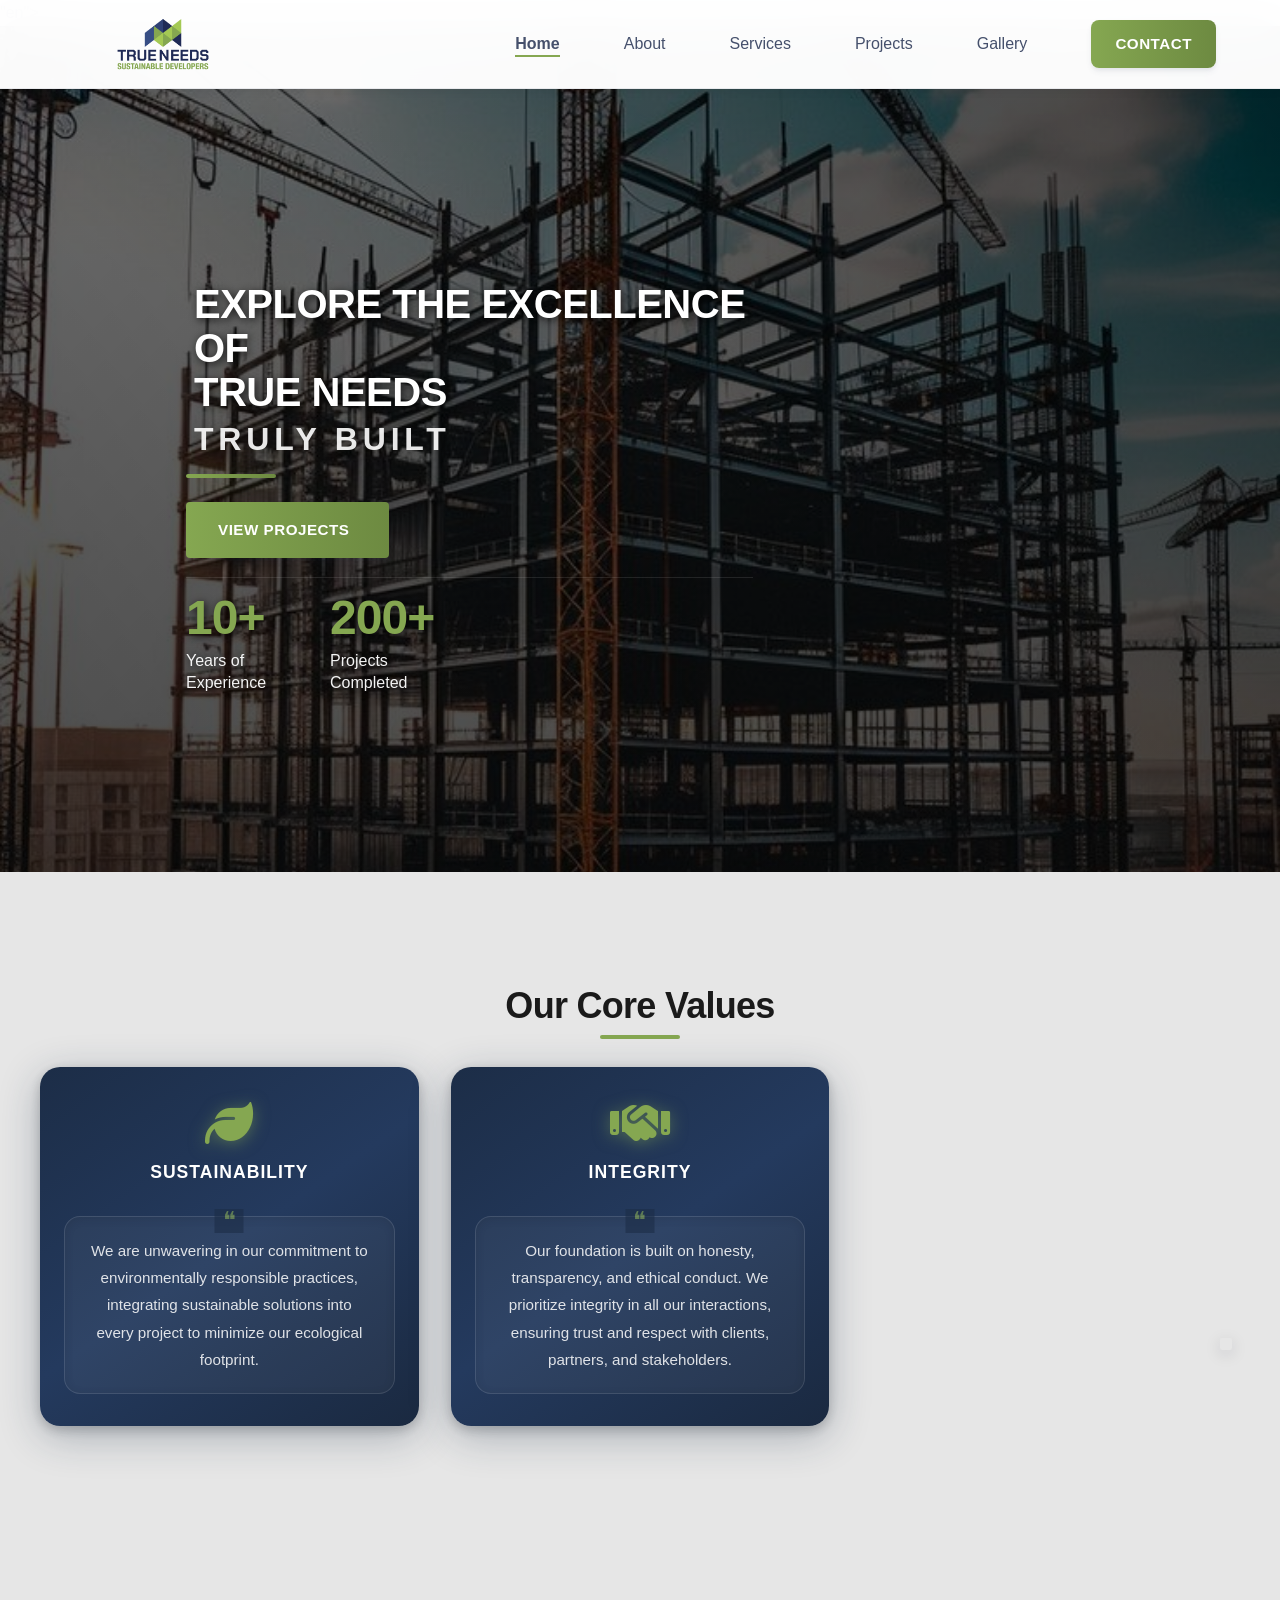
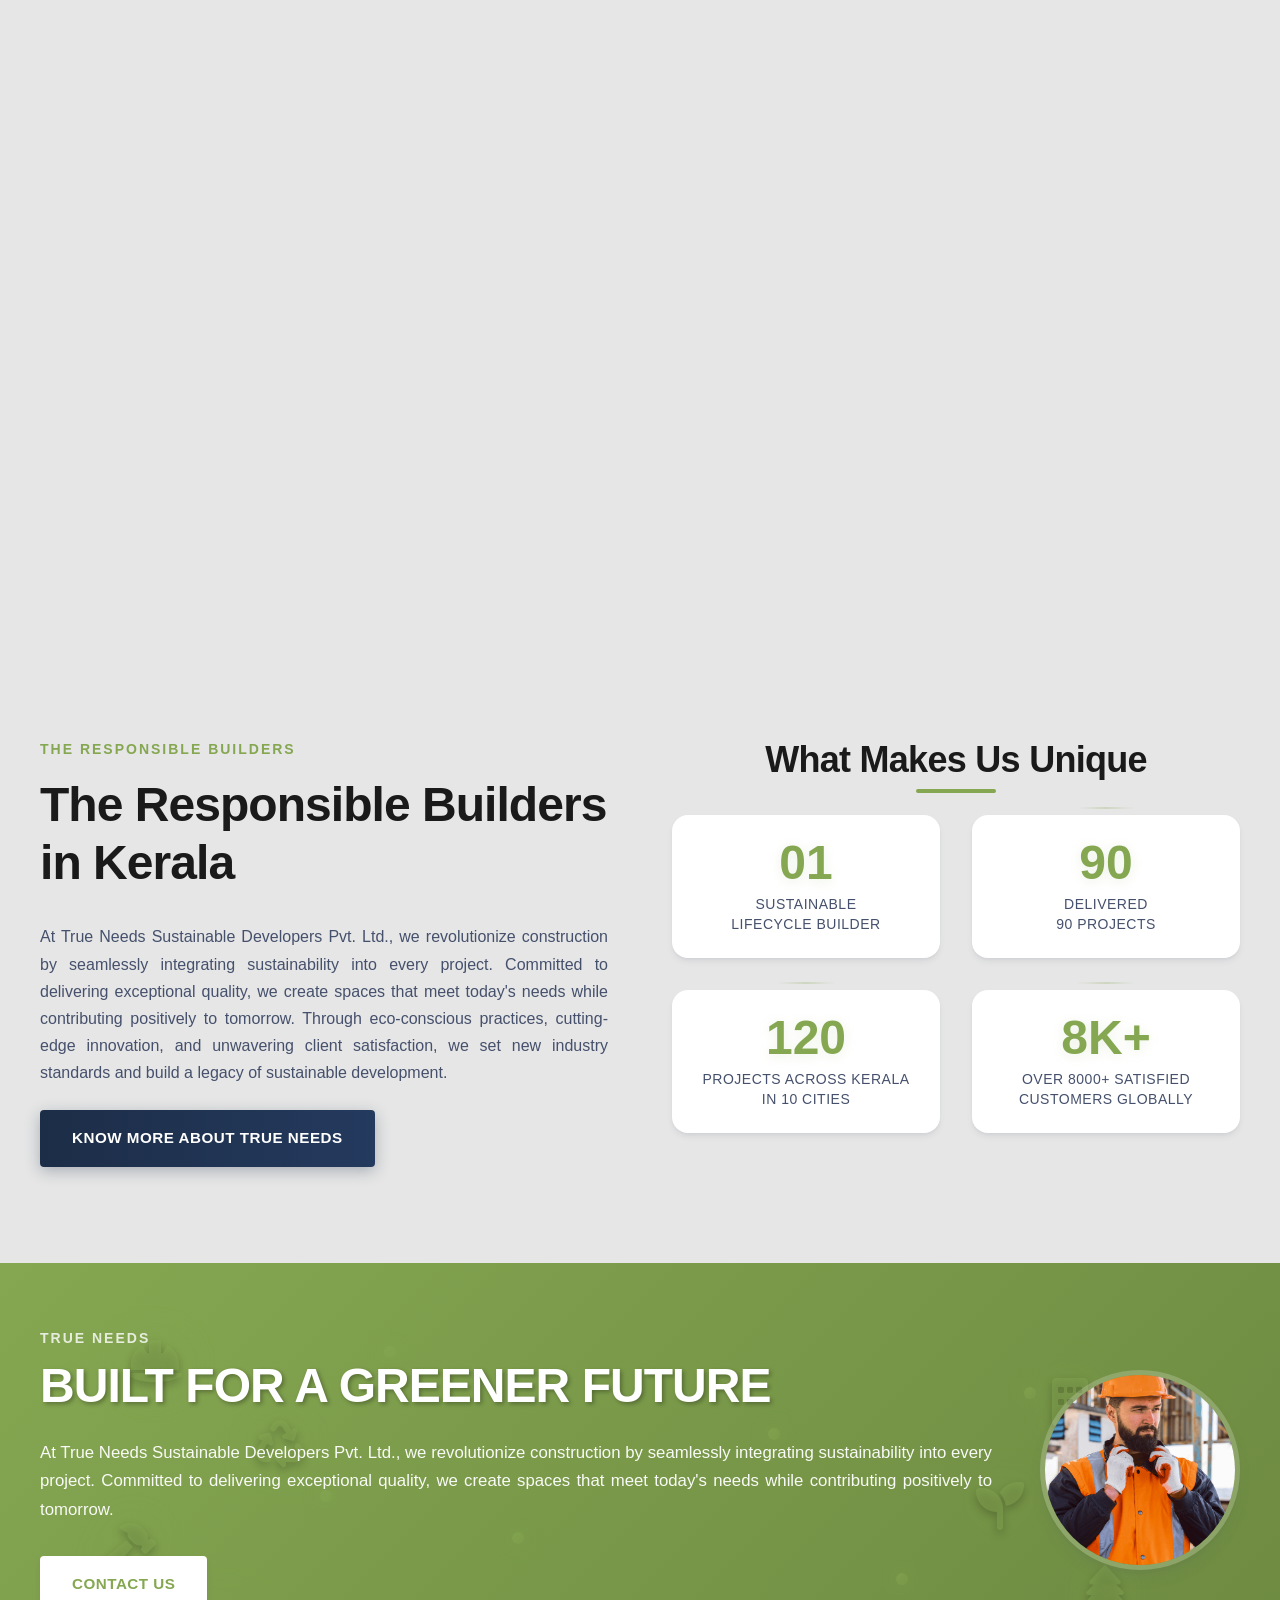
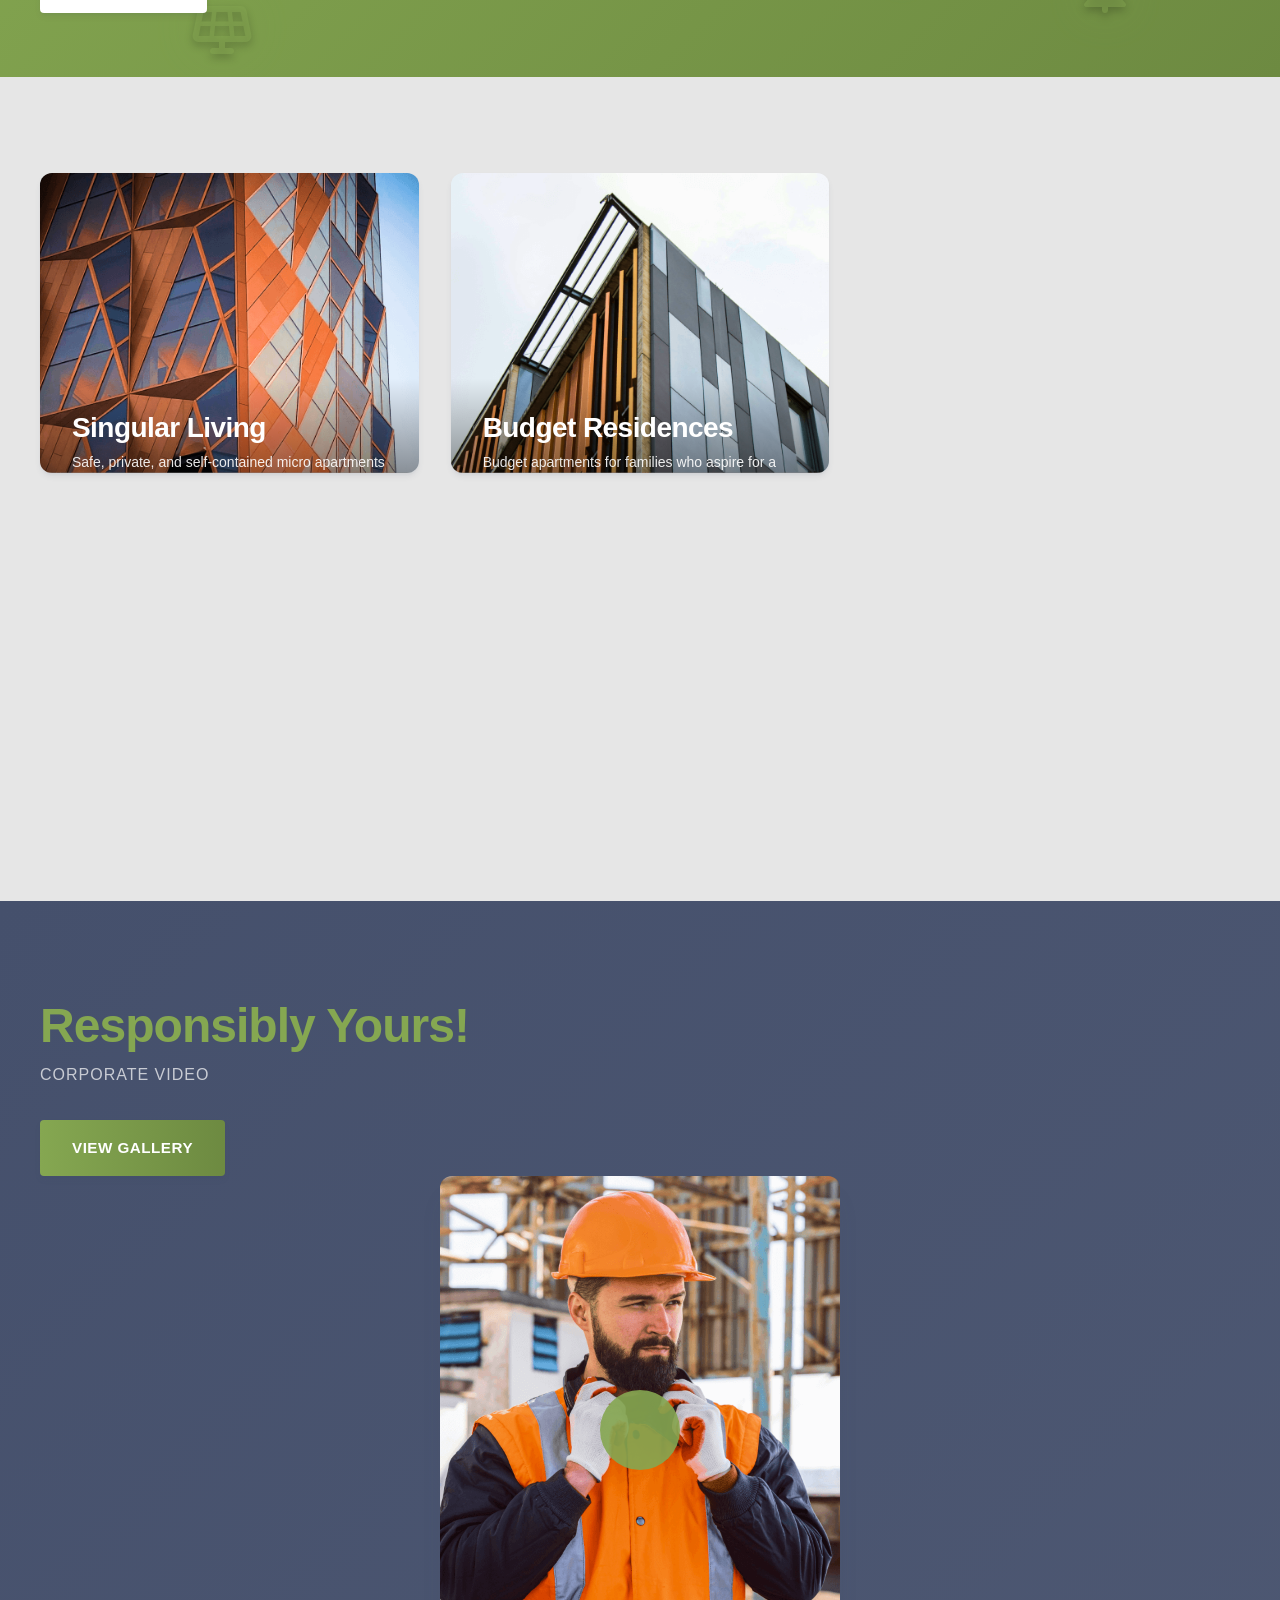
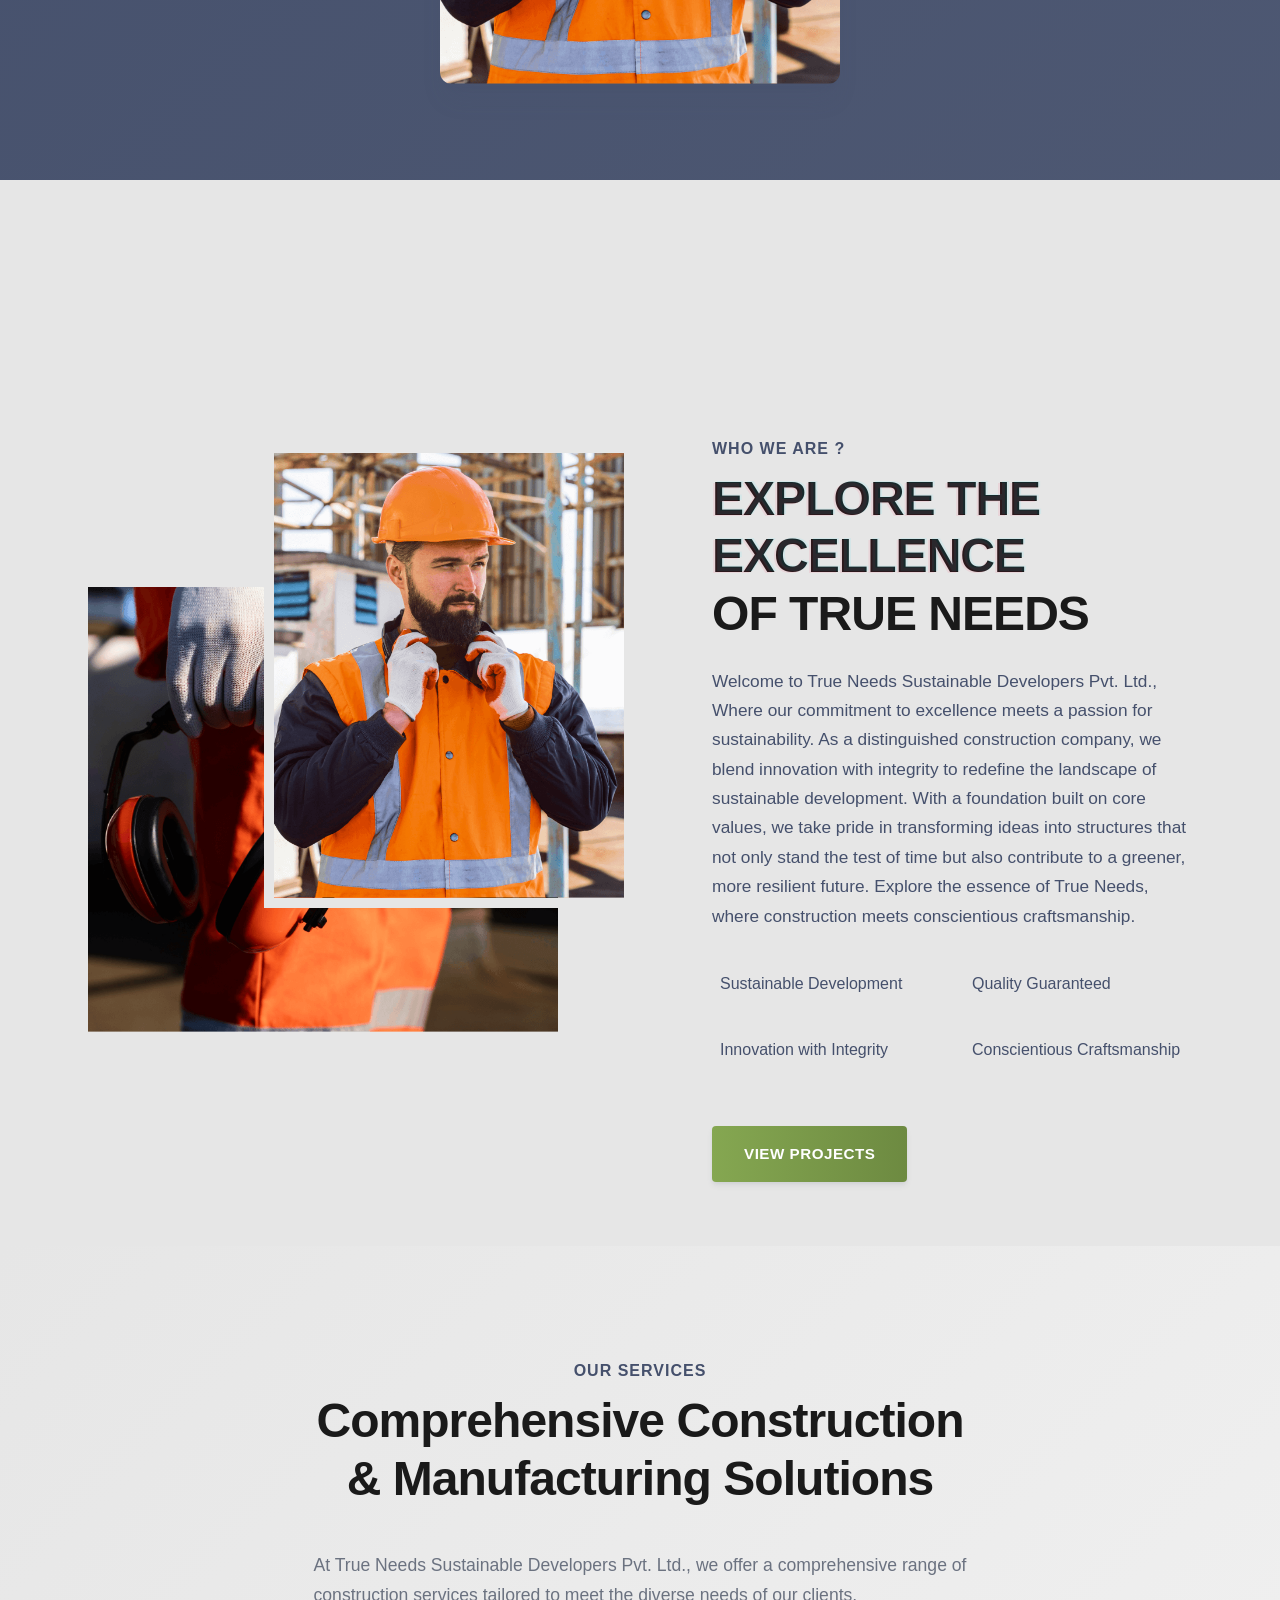
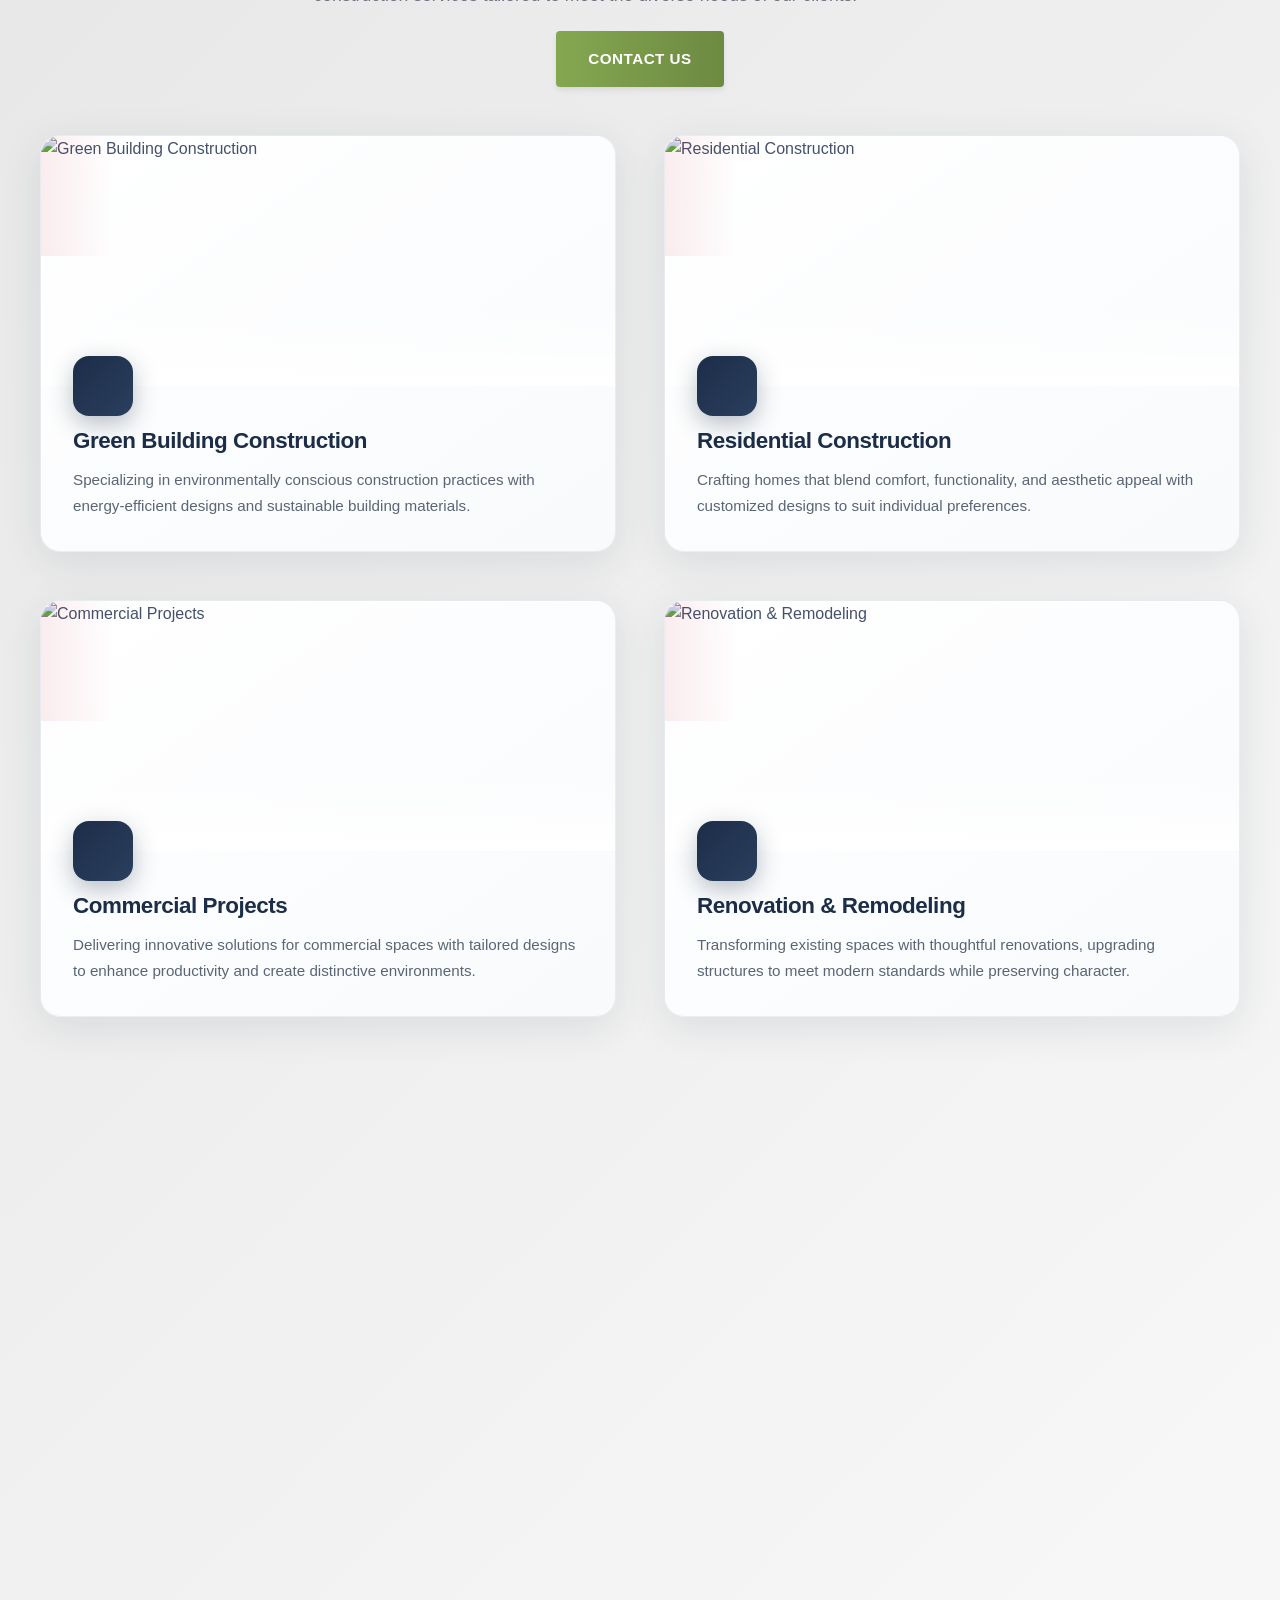
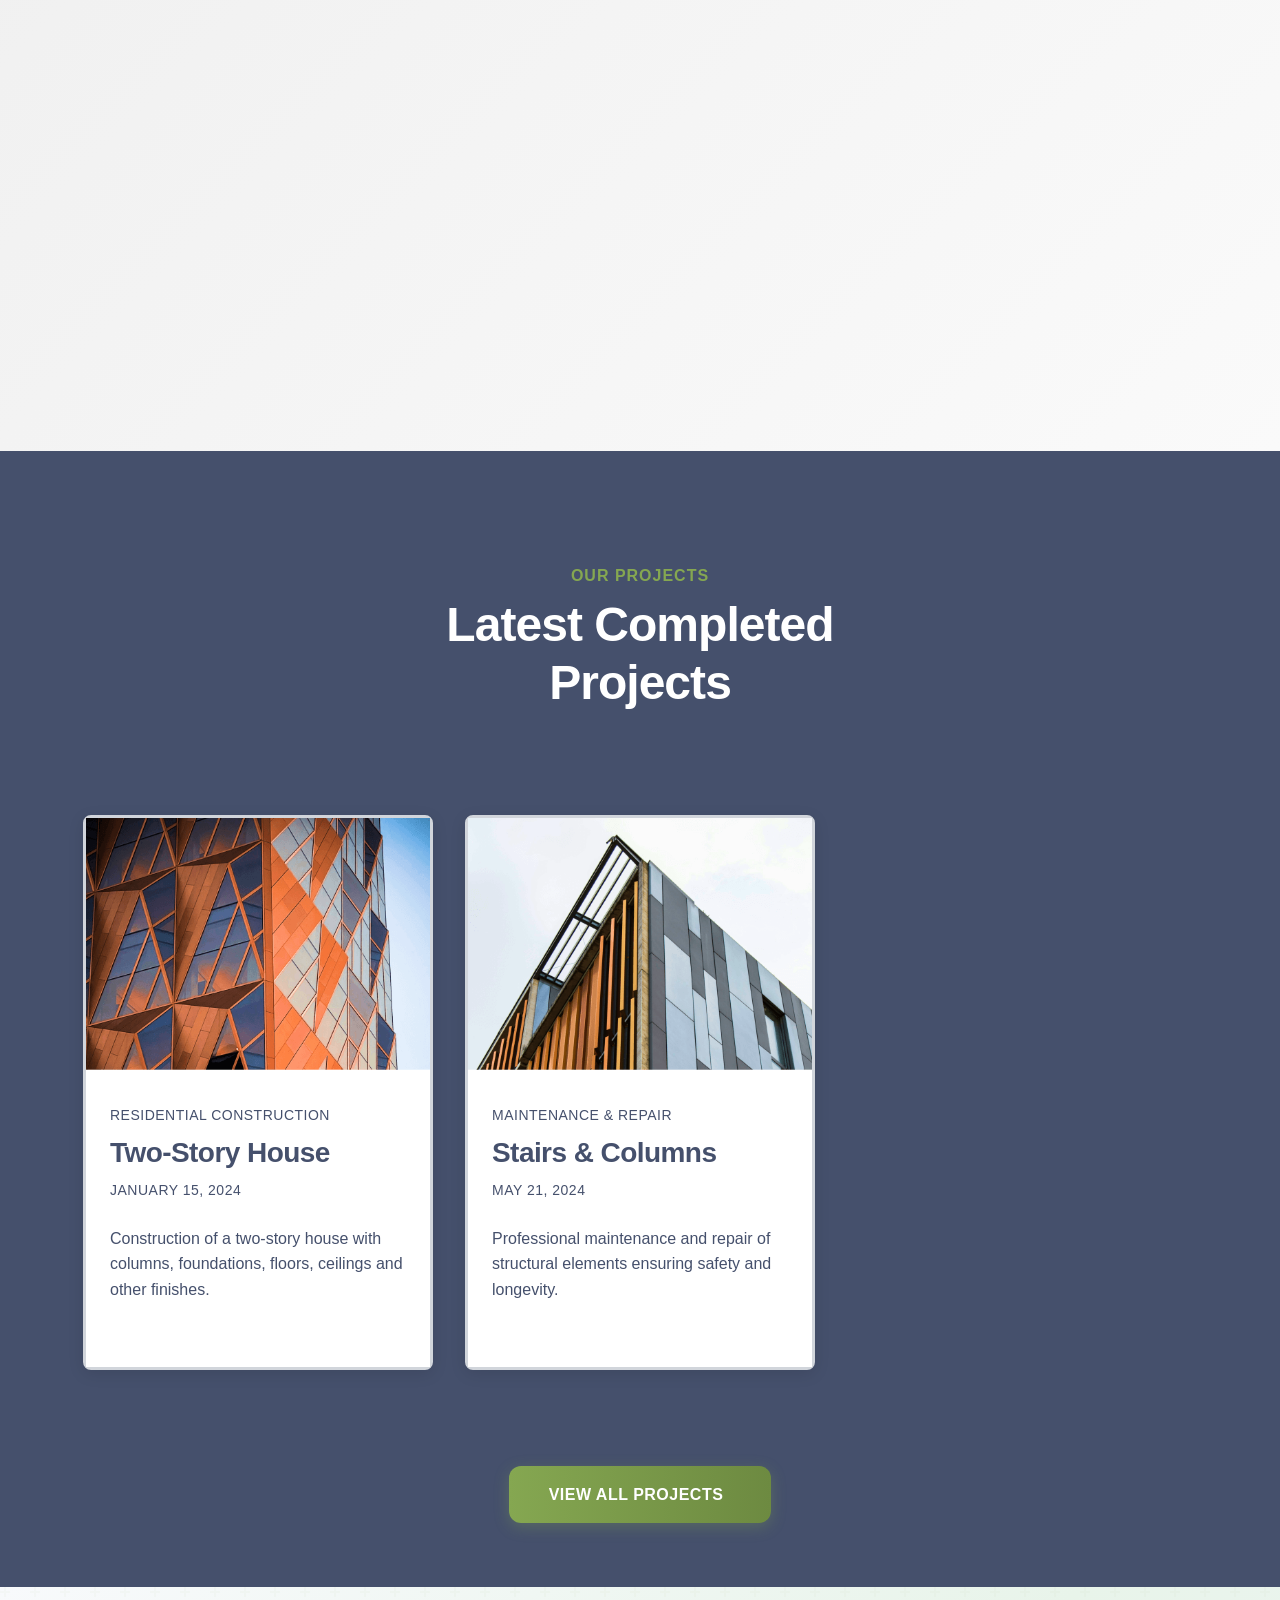
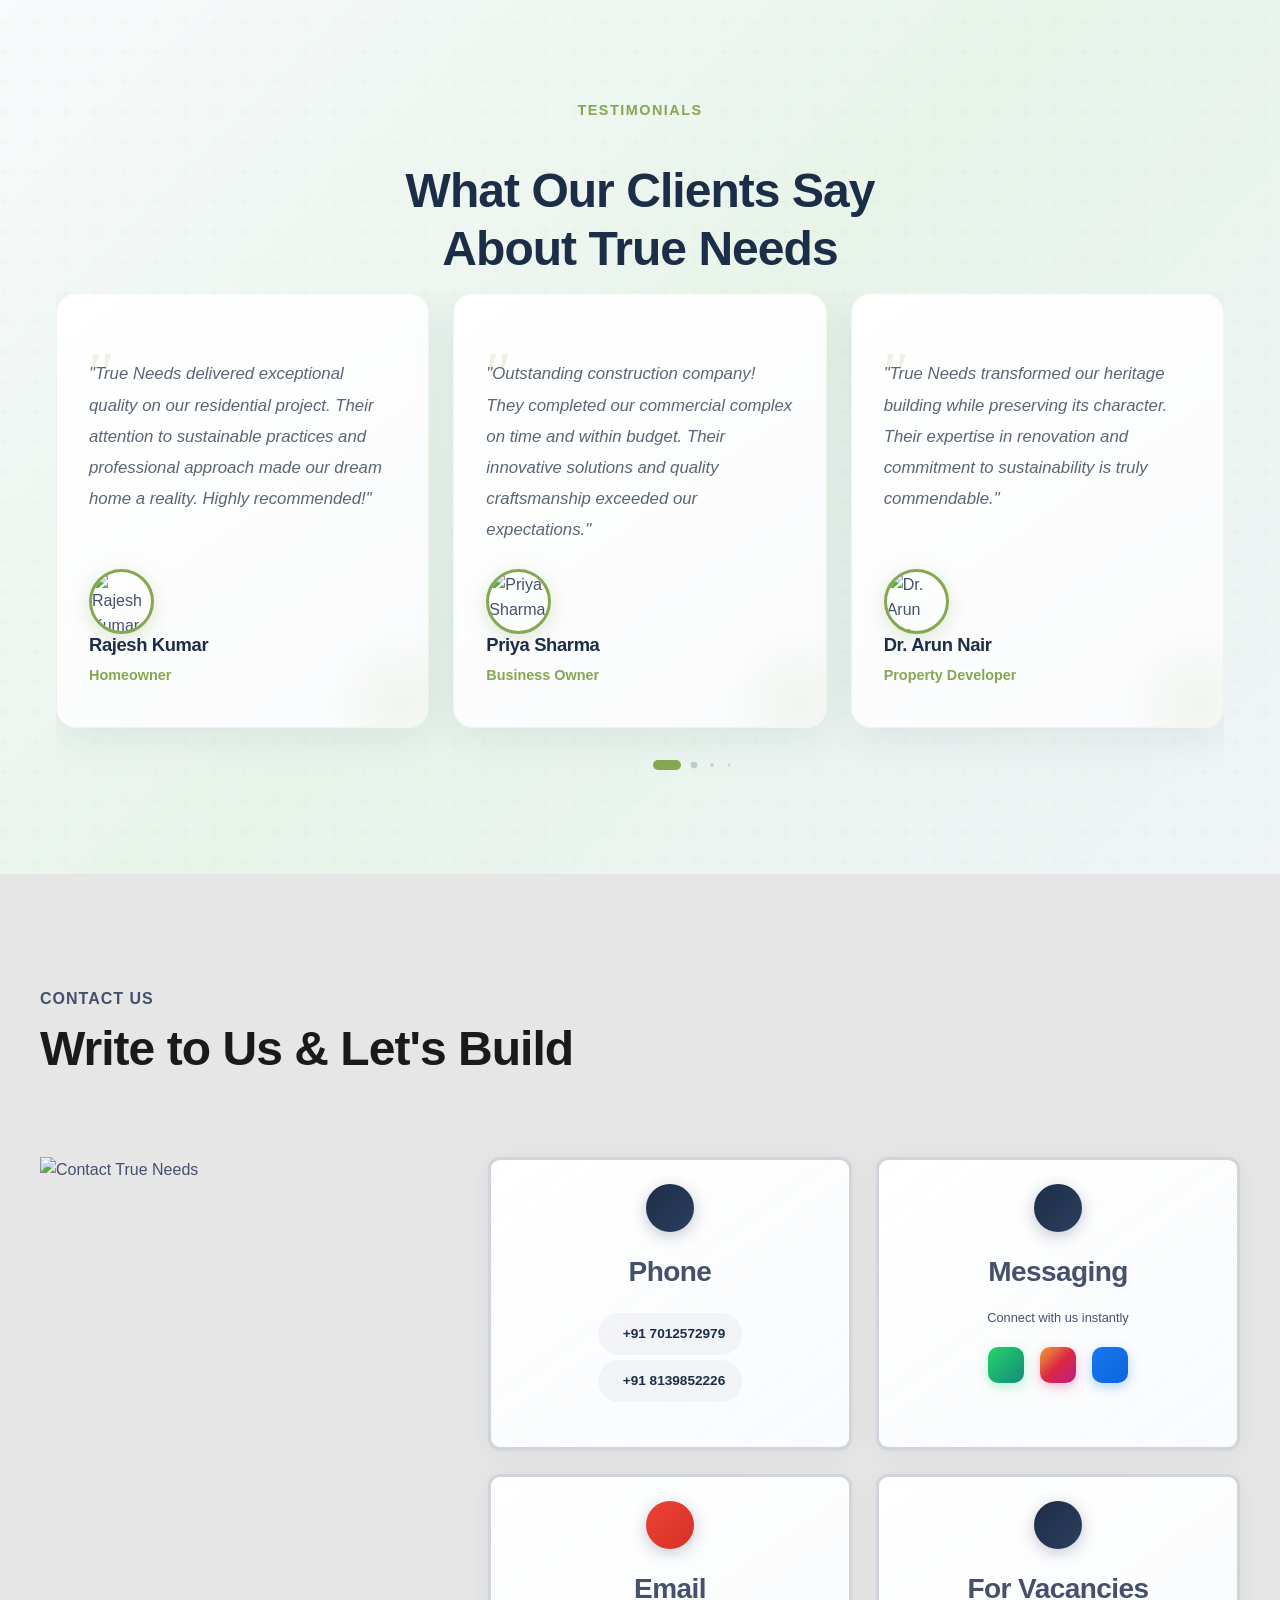
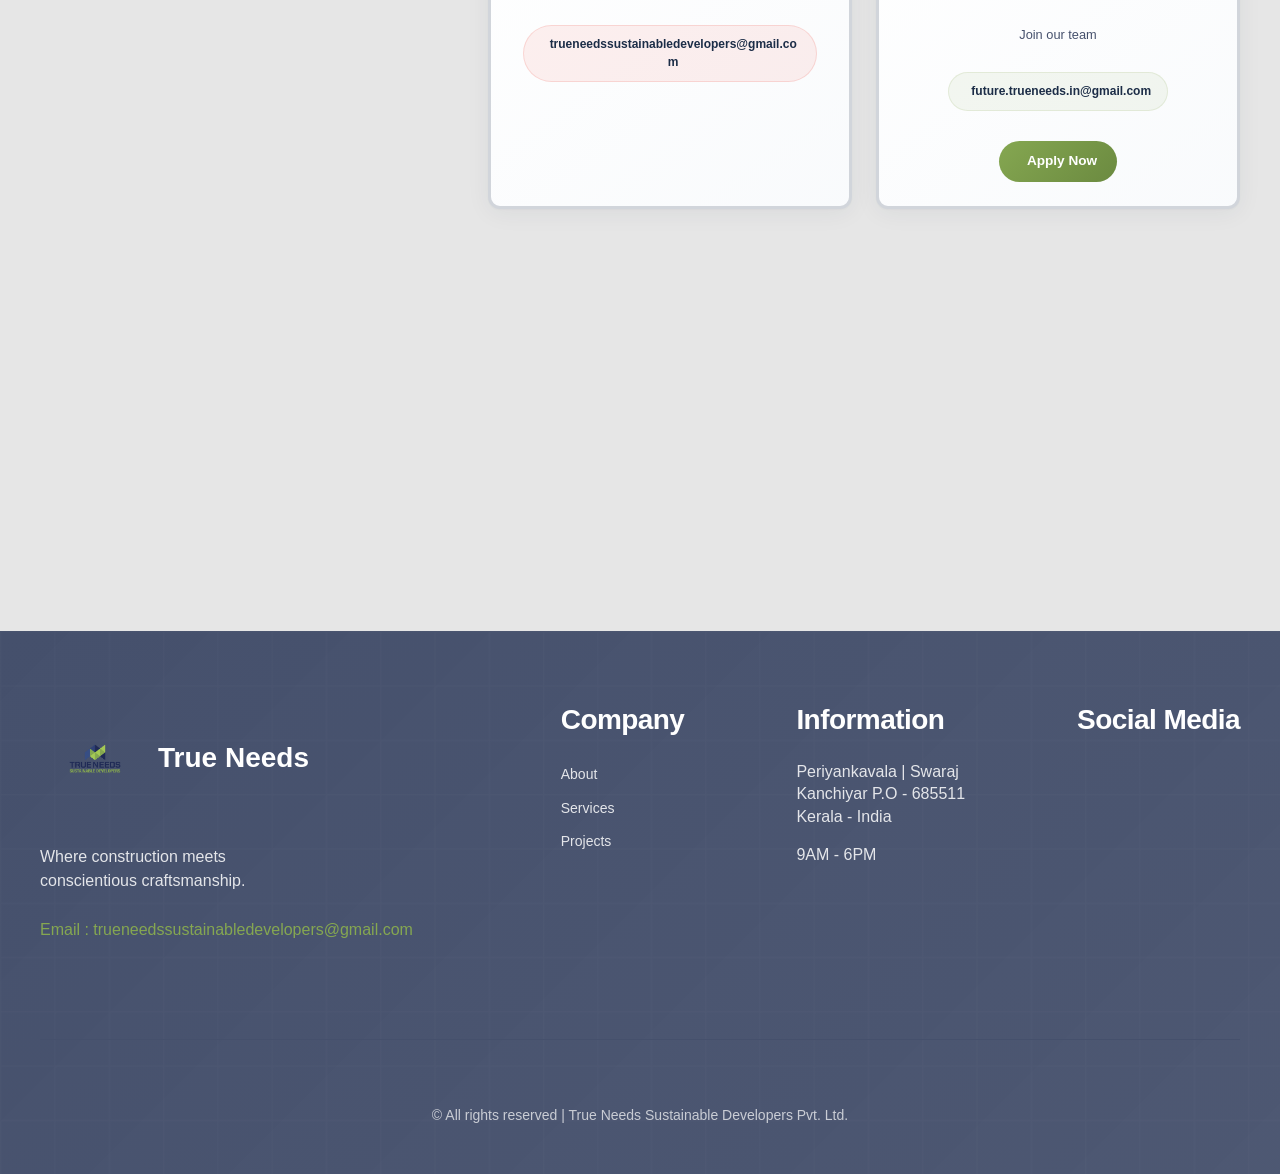
==== commit aebffa63: "changes" ====
--- a/index.html
+++ b/index.html
@@ -110,20 +110,20 @@
                   <i class="ri-arrow-right-line"></i>
                 </a>
               </div>
-            </div>
-
-            <div class="home__info animate-fadeInUp">
-              <div>
-                <h3 class="home__info-title">10+</h3>
-                <p class="home__info-description">Years of<br />Experience</p>
-              </div>
-
-              <div>
-                <h3 class="home__info-title">200+</h3>
-                <p class="home__info-description">
-                  Projects <br />
-                  Completed
-                </p>
+
+              <div class="home__info animate-fadeInUp" style="margin-top: 1.2rem;">
+                <div>
+                  <h3 class="home__info-title">10+</h3>
+                  <p class="home__info-description">Years of<br />Experience</p>
+                </div>
+
+                <div>
+                  <h3 class="home__info-title">200+</h3>
+                  <p class="home__info-description">
+                    Projects <br />
+                    Completed
+                  </p>
+                </div>
               </div>
             </div>
           </div>
@@ -154,7 +154,7 @@
               <p class="about__mission-text">At True Needs Sustainable Developers Pvt. Ltd., we revolutionize construction by seamlessly integrating sustainability into every project. Committed to delivering exceptional quality, we create spaces that meet today's needs while contributing positively to tomorrow. Through eco-conscious practices, cutting-edge innovation, and unwavering client satisfaction, we set new industry standards and build a legacy of sustainable development.</p>
             </div>
             
-            <a href="https://wa.me/+919747775150" class="button" target="_blank">Know More About True Needs</a>
+            <a href="https://wa.me/+919747775150" class="button button--blue" target="_blank">Know More About True Needs</a>
           </div>
           
           <div class="responsible__stats">
@@ -213,7 +213,7 @@
               <p class="lifecycle__description">
                 At True Needs Sustainable Developers Pvt. Ltd., we revolutionize construction by seamlessly integrating sustainability into every project. Committed to delivering exceptional quality, we create spaces that meet today's needs while contributing positively to tomorrow.
               </p>
-              <a href="https://wa.me/+919747775150" class="button lifecycle__button" target="_blank">Know More About True Needs</a>
+              <a href="https://wa.me/+919747775150" class="button lifecycle__button" target="_blank">Contact Us</a>
             </div>
             <div class="lifecycle__image">
               <img src="assets/img/about-img-1.png" alt="Lifecycle Builder" class="lifecycle__img">
@@ -315,22 +315,12 @@
               <span class="section__subtitle">OUR SERVICES</span>
               <h2 class="section__title">Comprehensive Construction <br />& Manufacturing Solutions</h2>
             </div>
-            <p class="services__description">At True Needs Sustainable Developers Pvt. Ltd., we offer a comprehensive range of construction services tailored to meet the diverse needs of our clients.</p>
+            <p class="services__description">At True Needs Sustainable Developers Pvt. Ltd., we offer a comprehensive range of <br />construction services tailored to meet the diverse needs of our clients.</p>
             <a href="#contact" class="button">Contact Us</a>
           </div>
 
           <div class="services__grid" id="services-grid">
             <!-- Services will be dynamically loaded from data.js -->
-          </div>
-        </div>
-      </section>
-
-      <!--==================== SERVICE HIGHLIGHTS ====================-->
-      <section class="service-highlights section">
-        <div class="responsible__stats container">
-          <h3 class="responsible__stats-title">What We Deliver</h3>
-          <div class="responsible__stats-grid" id="service-stats">
-            <!-- Service stats will be dynamically loaded from data.js -->
           </div>
         </div>
       </section>
@@ -387,31 +377,11 @@
 
           <div class="contact__container grid">
             <img
-              src="assets/img/contact-img.png"
+              src="https://images.unsplash.com/photo-1423666639041-f56000c27a9a?w=500&h=600&fit=crop"
               alt="Contact True Needs"
               class="contact__img" />
 
             <div class="contact__data">
-              <!-- Address Card -->
-              <div class="contact__card hover-raise">
-                <div class="contact__icon">
-                  <i class="ri-map-pin-2-line"></i>
-                </div>
-                <div class="contact__card-content">
-                  <h3 class="contact__title">Address</h3>
-                  <address class="contact__info">
-                    Periyankavala | Swaraj<br />
-                    Kanchiyar P.O - 685511<br />
-                    Kerala, India
-                  </address>
-                  <a href="https://maps.google.com/?q=Periyankavala+Swaraj+Kanchiyar+Kerala" 
-                     target="_blank" 
-                     class="contact__link contact__link--small">
-                    <i class="ri-map-pin-line"></i> Get Directions
-                  </a>
-                </div>
-              </div>
-
               <!-- Phone Card -->
               <div class="contact__card hover-raise">
                 <div class="contact__icon">
@@ -430,21 +400,6 @@
                 </div>
               </div>
 
-              <!-- Email Card -->
-              <div class="contact__card hover-raise">
-                <div class="contact__icon">
-                  <i class="ri-mail-line"></i>
-                </div>
-                <div class="contact__card-content">
-                  <h3 class="contact__title">Email</h3>
-                  <div class="contact__info">
-                    <a href="mailto:trueneedssustainabledevelopers@gmail.com" class="contact__email-link">
-                      <i class="ri-mail-send-line"></i> trueneedssustainabledevelopers@gmail.com
-                    </a>
-                  </div>
-                </div>
-              </div>
-
               <!-- Messaging Card -->
               <div class="contact__card hover-raise">
                 <div class="contact__icon">
@@ -460,23 +415,38 @@
                       rel="noopener noreferrer"
                       class="contact__social-link"
                       title="WhatsApp">
-                      <i class="ri-whatsapp-line"></i>
+                      <i class="ri-whatsapp-fill"></i>
                     </a>
                     <a
-                      href="https://m.me/trueneeds"
+                      href="https://www.instagram.com/true.needs?igsh=dTQwZjQzY25qamF1"
                       target="_blank"
                       rel="noopener noreferrer"
                       class="contact__social-link"
-                      title="Messenger">
-                      <i class="ri-messenger-line"></i>
+                      title="Instagram">
+                      <i class="ri-instagram-fill"></i>
                     </a>
                     <a
-                      href="https://t.me/trueneeds"
+                      href="https://www.facebook.com/"
                       target="_blank"
                       rel="noopener noreferrer"
                       class="contact__social-link"
-                      title="Telegram">
-                      <i class="ri-telegram-line"></i>
+                      title="Facebook">
+                      <i class="ri-facebook-fill"></i>
+                    </a>
+                  </div>
+                </div>
+              </div>
+
+              <!-- Email Card -->
+              <div class="contact__card hover-raise">
+                <div class="contact__icon contact__icon--gmail">
+                  <i class="ri-mail-fill"></i>
+                </div>
+                <div class="contact__card-content">
+                  <h3 class="contact__title">Email</h3>
+                  <div class="contact__info">
+                    <a href="mailto:trueneedssustainabledevelopers@gmail.com" class="contact__email-link contact__email-link--gmail">
+                      <i class="ri-mail-fill"></i> trueneedssustainabledevelopers@gmail.com
                     </a>
                   </div>
                 </div>
@@ -501,6 +471,26 @@
                   </a>
                 </div>
               </div>
+
+              <!-- Address Card -->
+              <div class="contact__card hover-raise">
+                <div class="contact__icon contact__icon--maps">
+                  <i class="ri-map-pin-fill"></i>
+                </div>
+                <div class="contact__card-content">
+                  <h3 class="contact__title">Address</h3>
+                  <address class="contact__info">
+                    Periyankavala | Swaraj<br />
+                    Kanchiyar P.O - 685511<br />
+                    Kerala, India
+                  </address>
+                  <a href="https://maps.google.com/?q=Periyankavala+Swaraj+Kanchiyar+Kerala" 
+                     target="_blank" 
+                     class="contact__link contact__link--small contact__link--maps">
+                    <i class="ri-map-pin-fill"></i> Get Directions
+                  </a>
+                </div>
+              </div>
             </div>
           </div>
         </div>
@@ -512,7 +502,7 @@
       <div class="footer__container container grid">
         <div>
           <a href="#" class="footer__logo">
-            <i class="ri-building-3-line"></i>
+            <img src="assets/img/Untitled-1 [Recovered]-01.png" alt="True Needs Logo" class="footer__logo-img">
             <span>True Needs</span>
           </a>
 
--- a/assets/css/page-specific.css
+++ b/assets/css/page-specific.css
@@ -59,56 +59,316 @@
   }
 }
 
-/* =============== SERVICES SECTION - REMOVE LADDER EFFECT =============== */
-.services__grid {
-  display: grid;
-  grid-template-columns: repeat(auto-fit, minmax(280px, 1fr));
-  gap: 2rem;
-  align-items: start;
-}
-
+/* =============== SERVICES SECTION - REDESIGNED 2 COLUMN CARDS =============== */
+
+/* Reset all old service card styles */
 .services__card {
+  width: auto !important;
+  min-height: auto !important;
+  height: auto !important;
+  padding: 0 !important;
+  justify-content: flex-start !important;
+  align-items: stretch !important;
+  text-align: left !important;
+  background: linear-gradient(145deg, #ffffff 0%, #f8fafc 100%) !important;
+  border-radius: 20px !important;
+  overflow: hidden !important;
+  box-shadow: 0 10px 40px rgba(28, 45, 71, 0.1) !important;
+  transition: all 0.4s cubic-bezier(0.175, 0.885, 0.32, 1.275) !important;
+  position: relative !important;
+  display: flex !important;
+  flex-direction: column !important;
+  border: 1px solid rgba(28, 45, 71, 0.08) !important;
   margin-top: 0 !important;
   transform: translateY(0) !important;
-}
-
+  backdrop-filter: none !important;
+  cursor: pointer !important;
+}
+
+.services__grid {
+  display: grid !important;
+  grid-template-columns: repeat(2, 1fr) !important;
+  gap: 2.5rem !important;
+  align-items: stretch !important;
+  max-width: 1200px !important;
+  margin: 0 auto !important;
+}
+
+.services__card::before {
+  content: '' !important;
+  position: absolute !important;
+  top: 0 !important;
+  left: 0 !important;
+  right: 0 !important;
+  bottom: 0 !important;
+  height: auto !important;
+  background: linear-gradient(135deg, rgba(133, 167, 81, 0.05) 0%, rgba(28, 45, 71, 0.05) 100%) !important;
+  opacity: 0 !important;
+  transition: opacity 0.4s ease !important;
+  z-index: 0 !important;
+  transform: none !important;
+  transform-origin: center !important;
+}
+
+.services__card:hover::before {
+  opacity: 1 !important;
+  transform: none !important;
+}
+
+.services__card:hover {
+  transform: translateY(-12px) scale(1.02) !important;
+  box-shadow: 0 25px 60px rgba(28, 45, 71, 0.2) !important;
+  border-color: #85a751 !important;
+  background: linear-gradient(145deg, #ffffff 0%, #f8fafc 100%) !important;
+}
+
+/* Service Card Image */
+.services__card-image {
+  width: 100%;
+  height: 220px;
+  overflow: hidden;
+  position: relative;
+}
+
+.services__card-image img {
+  width: 100%;
+  height: 100%;
+  object-fit: cover;
+  transition: transform 0.6s ease, filter 0.4s ease;
+}
+
+.services__card:hover .services__card-image img {
+  transform: scale(1.1);
+  filter: brightness(1.05);
+}
+
+/* Image Overlay */
+.services__card-image::after {
+  content: '';
+  position: absolute;
+  bottom: 0;
+  left: 0;
+  right: 0;
+  height: 80px;
+  background: linear-gradient(to top, rgba(255, 255, 255, 1) 0%, rgba(255, 255, 255, 0) 100%);
+  z-index: 1;
+}
+
+/* Service Card Content */
+.services__card-content {
+  padding: 1.5rem 2rem 2rem;
+  position: relative;
+  z-index: 1;
+  flex-grow: 1;
+  display: flex;
+  flex-direction: column;
+}
+
+/* Icon Badge - Override old circular styles */
+.services__icon {
+  width: 60px !important;
+  height: 60px !important;
+  background: linear-gradient(135deg, #1c2d47 0%, #2a3f5f 100%) !important;
+  color: white !important;
+  border-radius: 16px !important;
+  display: flex !important;
+  align-items: center !important;
+  justify-content: center !important;
+  font-size: 1.6rem !important;
+  position: absolute !important;
+  top: -30px !important;
+  left: 2rem !important;
+  box-shadow: 0 8px 25px rgba(28, 45, 71, 0.3) !important;
+  transition: all 0.4s ease !important;
+  z-index: 2 !important;
+  margin: 0 !important;
+}
+
+.services__icon::before {
+  display: none !important;
+}
+
+.services__card:hover .services__icon {
+  background: linear-gradient(135deg, #85a751 0%, #6b8a40 100%) !important;
+  transform: scale(1.1) rotate(-5deg) !important;
+  box-shadow: 0 12px 35px rgba(133, 167, 81, 0.4) !important;
+}
+
+.services__icon i {
+  color: white !important;
+  position: static !important;
+}
+
+/* Service Title - Override old styles */
+.services__title {
+  font-family: var(--header-font) !important;
+  font-size: 1.4rem !important;
+  font-weight: 700 !important;
+  color: #1c2d47 !important;
+  margin-top: 1rem !important;
+  margin-bottom: 0.75rem !important;
+  line-height: 1.3 !important;
+  transition: color 0.3s ease !important;
+  text-align: left !important;
+}
+
+.services__card:hover .services__title {
+  color: #85a751 !important;
+}
+
+/* Service Description */
+.services__card p {
+  color: #5a6675 !important;
+  font-size: 0.95rem !important;
+  line-height: 1.7 !important;
+  flex-grow: 1 !important;
+  text-align: left !important;
+}
+
+/* Learn More Link */
+.services__card-link {
+  display: inline-flex;
+  align-items: center;
+  gap: 0.5rem;
+  color: #1c2d47;
+  font-weight: 600;
+  font-size: 0.9rem;
+  margin-top: 1.25rem;
+  transition: all 0.3s ease;
+  text-decoration: none;
+}
+
+.services__card-link i {
+  font-size: 1.1rem;
+  transition: transform 0.3s ease;
+}
+
+.services__card:hover .services__card-link {
+  color: #85a751;
+}
+
+.services__card:hover .services__card-link i {
+  transform: translateX(5px);
+}
+
+/* Decorative Corner Elements */
+.services__card::after {
+  content: '';
+  position: absolute;
+  bottom: 0;
+  right: 0;
+  width: 120px;
+  height: 120px;
+  background: radial-gradient(circle at bottom right, rgba(133, 167, 81, 0.1) 0%, transparent 70%);
+  pointer-events: none;
+}
+
+/* Card Number Badge */
+.services__card-number {
+  position: absolute;
+  top: 1rem;
+  right: 1rem;
+  width: 40px;
+  height: 40px;
+  background: rgba(255, 255, 255, 0.9);
+  backdrop-filter: blur(10px);
+  border-radius: 50%;
+  display: flex;
+  align-items: center;
+  justify-content: center;
+  font-size: 0.85rem;
+  font-weight: 700;
+  color: #1c2d47;
+  z-index: 2;
+  box-shadow: 0 4px 15px rgba(0, 0, 0, 0.1);
+  transition: all 0.3s ease;
+}
+
+.services__card:hover .services__card-number {
+  background: #85a751;
+  color: white;
+  transform: rotate(360deg);
+}
+
+/* Responsive Design for Services */
 @media screen and (min-width: 1024px) {
   .services__grid {
-    grid-template-columns: repeat(4, 1fr);
-  }
-}
-
-@media screen and (max-width: 768px) {
+    grid-template-columns: repeat(2, 1fr) !important;
+    gap: 3rem !important;
+  }
+  
+  .services__card-image {
+    height: 250px !important;
+  }
+}
+
+@media screen and (max-width: 900px) {
   .services__grid {
-    grid-template-columns: repeat(2, 1fr);
-    gap: 1.5rem;
+    grid-template-columns: 1fr !important;
+    gap: 2rem !important;
+    max-width: 600px !important;
   }
 }
 
 @media screen and (max-width: 480px) {
   .services__grid {
-    grid-template-columns: 1fr;
+    grid-template-columns: 1fr !important;
+    gap: 1.5rem !important;
+    padding: 0 0.5rem !important;
+  }
+  
+  .services__card-image {
+    height: 180px !important;
+  }
+  
+  .services__card-content {
+    padding: 1.25rem 1.5rem 1.5rem !important;
+  }
+  
+  .services__icon {
+    width: 50px !important;
+    height: 50px !important;
+    font-size: 1.3rem !important;
+    top: -25px !important;
+    left: 1.5rem !important;
+  }
+  
+  .services__title {
+    font-size: 1.2rem !important;
   }
 }
 
 /* =============== TESTIMONIALS SECTION =============== */
 .testimonials {
-  background: linear-gradient(135deg, #fafbfd 0%, #f5f7fa 100%);
+  background: linear-gradient(135deg, #f8fafc 0%, #e8f4ea 50%, #f0f4f8 100%);
   padding: 6rem 0;
   position: relative;
   overflow: hidden;
+}
+
+.testimonials::before {
+  content: '';
+  position: absolute;
+  top: 0;
+  left: 0;
+  right: 0;
+  bottom: 0;
+  background: url("data:image/svg+xml,%3Csvg width='60' height='60' viewBox='0 0 60 60' xmlns='http://www.w3.org/2000/svg'%3E%3Cg fill='none' fill-rule='evenodd'%3E%3Cg fill='%2385a751' fill-opacity='0.03'%3E%3Cpath d='M36 34v-4h-2v4h-4v2h4v4h2v-4h4v-2h-4zm0-30V0h-2v4h-4v2h4v4h2V6h4V4h-4zM6 34v-4H4v4H0v2h4v4h2v-4h4v-2H6zM6 4V0H4v4H0v2h4v4h2V6h4V4H6z'/%3E%3C/g%3E%3C/g%3E%3C/svg%3E");
+  pointer-events: none;
 }
 
 .testimonials .container {
   max-width: 1200px;
   margin: 0 auto;
   padding: 0 1rem;
+  position: relative;
+  z-index: 1;
 }
 
 .testimonials .section__title {
   text-align: center;
   margin-bottom: 1rem;
-  color: var(--title-color);
+  color: #1c2d47;
   font-family: var(--header-font);
   font-weight: var(--font-bold);
 }
@@ -117,7 +377,7 @@
   text-align: center;
   display: block;
   margin-bottom: 2.5rem;
-  color: var(--accent-color);
+  color: #85a751;
   font-family: var(--subheading-font);
   font-weight: var(--font-semi-bold);
   text-transform: uppercase;
@@ -133,83 +393,136 @@
   overflow: visible;
 }
 
+/* Ensure equal height for all swiper slides */
+.testimonials__container .swiper-wrapper {
+  align-items: stretch !important;
+}
+
+.testimonials__container .swiper-slide {
+  height: auto !important;
+  display: flex !important;
+}
+
 .testimonial__card {
-  background: var(--white-color);
-  padding: 2.25rem 2rem;
-  border-radius: 16px;
-  box-shadow: 0 4px 16px rgba(0, 0, 0, 0.06);
+  background: linear-gradient(145deg, #ffffff 0%, #fafbfc 100%);
+  padding: 2.5rem 2rem;
+  border-radius: 20px;
+  box-shadow: 0 10px 40px rgba(28, 45, 71, 0.08);
   margin: 0;
-  height: auto;
-  min-height: 320px;
+  height: 100% !important;
+  min-height: 400px;
   display: flex;
   flex-direction: column;
-  transition: all 0.3s cubic-bezier(0.4, 0, 0.2, 1);
-  border: 1px solid rgba(69, 80, 108, 0.06);
+  transition: all 0.4s cubic-bezier(0.175, 0.885, 0.32, 1.275);
+  border: 1px solid rgba(133, 167, 81, 0.1);
   width: 100%;
+  position: relative;
+  overflow: hidden;
+}
+
+.testimonial__card::before {
+  content: '';
+  position: absolute;
+  top: 0;
+  left: 0;
+  right: 0;
+  height: 4px;
+  background: linear-gradient(90deg, #85a751 0%, #6b8a40 100%);
+  transform: scaleX(0);
+  transition: transform 0.4s ease;
+  transform-origin: left;
+}
+
+.testimonial__card:hover::before {
+  transform: scaleX(1);
+}
+
+.testimonial__card::after {
+  content: '';
+  position: absolute;
+  bottom: -50px;
+  right: -50px;
+  width: 150px;
+  height: 150px;
+  background: radial-gradient(circle, rgba(133, 167, 81, 0.08) 0%, transparent 70%);
+  pointer-events: none;
 }
 
 .testimonial__card:hover {
-  box-shadow: 0 8px 28px rgba(0, 0, 0, 0.1);
-  transform: translateY(-4px);
-  border-color: rgba(133, 167, 81, 0.15);
+  box-shadow: 0 20px 50px rgba(28, 45, 71, 0.15);
+  transform: translateY(-8px);
+  border-color: rgba(133, 167, 81, 0.3);
 }
 
 .testimonial__content {
   display: flex;
   flex-direction: column;
   height: 100%;
+  position: relative;
+  z-index: 1;
 }
 
 .testimonial__stars {
   display: flex;
-  gap: 0.3rem;
+  gap: 0.35rem;
   margin-bottom: 1.5rem;
 }
 
 .testimonial__stars i {
   color: #FFB800;
-  font-size: 1.15rem;
+  font-size: 1.2rem;
+  filter: drop-shadow(0 2px 4px rgba(255, 184, 0, 0.3));
 }
 
 .testimonial__text {
   font-style: italic;
-  line-height: 1.8;
-  color: hsl(230, 16%, 45%);
+  line-height: 1.85;
+  color: #5a6675;
   margin-bottom: auto;
-  font-size: 1rem;
+  font-size: 1.05rem;
   font-family: var(--body-font);
   font-weight: var(--font-regular);
   padding-bottom: 1.5rem;
   position: relative;
+  flex-grow: 1;
 }
 
 .testimonial__text::before {
   content: '"';
   position: absolute;
-  left: -8px;
-  top: -10px;
-  font-size: 3.5rem;
+  left: -5px;
+  top: -15px;
+  font-size: 4rem;
   color: rgba(133, 167, 81, 0.15);
   font-family: Georgia, serif;
   line-height: 1;
 }
+  line-height: 1;
+}
 
 .testimonial__author {
   display: flex;
   align-items: center;
-  gap: 1rem;
+  gap: 1.25rem;
   padding-top: 1.5rem;
-  border-top: 1px solid rgba(69, 80, 108, 0.08);
+  border-top: 2px solid rgba(133, 167, 81, 0.1);
   margin-top: auto;
 }
 
 .testimonial__img {
-  width: 56px;
-  height: 56px;
+  width: 65px;
+  height: 65px;
   border-radius: 50%;
   object-fit: cover;
-  border: 2px solid rgba(133, 167, 81, 0.2);
+  border: 3px solid #85a751;
   flex-shrink: 0;
+  box-shadow: 0 5px 20px rgba(133, 167, 81, 0.25);
+  transition: all 0.3s ease;
+}
+
+.testimonial__card:hover .testimonial__img {
+  transform: scale(1.05);
+  box-shadow: 0 8px 25px rgba(133, 167, 81, 0.35);
 }
 
 .testimonial__info {
@@ -217,18 +530,18 @@
 }
 
 .testimonial__name {
-  font-size: 1.05rem;
-  font-weight: var(--font-semi-bold);
-  color: var(--title-color);
-  margin-bottom: 0.25rem;
+  font-size: 1.15rem;
+  font-weight: 700;
+  color: #1c2d47;
+  margin-bottom: 0.35rem;
   font-family: var(--subheading-font);
 }
 
 .testimonial__position {
-  font-size: 0.88rem;
-  color: hsl(230, 16%, 55%);
+  font-size: 0.9rem;
+  color: #85a751;
   font-family: var(--body-font);
-  font-weight: var(--font-regular);
+  font-weight: 600;
 }
 
 /* Swiper Pagination Styling */
@@ -379,130 +692,209 @@
   padding: 3rem;
 }
 
-/* =============== ENHANCED CONTACT CARDS =============== */
-/* Contact section improvements - Clean & Professional Design */
+/* =============== ENHANCED CONTACT CARDS - MODERN GLASSMORPHISM DESIGN =============== */
+/* Contact section - Fresh Modern Approach */
 .contact__data {
-  display: grid;
-  grid-template-columns: 1fr;
-  gap: 1.5rem;
+  display: grid !important;
+  grid-template-columns: repeat(2, 1fr) !important;
+  gap: 1.5rem !important;
   margin-top: 0;
+  justify-content: stretch !important;
+  max-width: 900px;
+  margin-left: auto;
+  margin-right: auto;
 }
 
 .contact__card {
-  background: var(--white-color);
-  border: 1px solid rgba(69, 80, 108, 0.08);
+  background: linear-gradient(145deg, rgba(255, 255, 255, 0.95) 0%, rgba(248, 250, 252, 0.9) 100%);
+  backdrop-filter: blur(10px);
+  border: none;
   border-radius: 12px;
-  padding: 2rem 1.75rem;
+  padding: 1.25rem 1rem;
   text-align: center;
-  transition: all 0.3s cubic-bezier(0.4, 0, 0.2, 1);
-  position: relative;
-  box-shadow: 0 2px 8px rgba(0, 0, 0, 0.04);
+  transition: all 0.4s cubic-bezier(0.175, 0.885, 0.32, 1.275);
+  position: relative;
+  box-shadow: 
+    0 4px 24px rgba(28, 45, 71, 0.06),
+    0 1px 2px rgba(28, 45, 71, 0.04),
+    inset 0 1px 0 rgba(255, 255, 255, 0.8);
+  overflow: hidden;
+}
+
+.contact__card::before {
+  content: '';
+  position: absolute;
+  top: 0;
+  left: 0;
+  right: 0;
+  height: 4px;
+  background: linear-gradient(90deg, #85a751, #6b8a40);
+  transform: scaleX(0);
+  transition: transform 0.4s ease;
+  transform-origin: left;
+}
+
+.contact__card::after {
+  content: '';
+  position: absolute;
+  top: -50%;
+  left: -50%;
+  width: 200%;
+  height: 200%;
+  background: radial-gradient(circle, rgba(133, 167, 81, 0.03) 0%, transparent 50%);
+  opacity: 0;
+  transition: opacity 0.4s ease;
+  pointer-events: none;
 }
 
 .contact__card:hover {
-  border-color: rgba(133, 167, 81, 0.2);
-  transform: translateY(-4px);
-  box-shadow: 0 8px 24px rgba(0, 0, 0, 0.08);
+  transform: translateY(-8px) scale(1.02);
+  box-shadow: 
+    0 20px 40px rgba(28, 45, 71, 0.12),
+    0 8px 16px rgba(133, 167, 81, 0.08),
+    inset 0 1px 0 rgba(255, 255, 255, 0.9);
+}
+
+.contact__card:hover::before {
+  transform: scaleX(1);
+}
+
+.contact__card:hover::after {
+  opacity: 1;
 }
 
 .contact__icon {
-  width: 56px;
-  height: 56px;
-  background: rgba(133, 167, 81, 0.08);
-  color: var(--accent-color);
+  width: 48px;
+  height: 48px;
+  background: linear-gradient(135deg, #1c2d47 0%, #2a3f5f 100%);
+  color: white;
   border-radius: 12px;
   display: grid;
   place-items: center;
-  font-size: 1.75rem;
-  margin: 0 auto 1.25rem;
-  transition: all 0.3s ease;
+  font-size: 1.3rem;
+  margin: 0 auto 1rem;
+  transition: all 0.4s cubic-bezier(0.175, 0.885, 0.32, 1.275);
+  position: relative;
+  box-shadow: 0 4px 16px rgba(28, 45, 71, 0.25);
+}
+
+.contact__icon::before {
+  content: '';
+  position: absolute;
+  inset: -3px;
+  background: linear-gradient(135deg, #85a751, #6b8a40);
+  border-radius: 23px;
+  z-index: -1;
+  opacity: 0;
+  transition: opacity 0.3s ease;
 }
 
 .contact__card:hover .contact__icon {
-  background: var(--accent-color);
-  color: var(--white-color);
-  transform: scale(1.05);
+  background: linear-gradient(135deg, #85a751 0%, #6b8a40 100%);
+  transform: scale(1.1) rotate(-5deg);
+  box-shadow: 0 12px 32px rgba(133, 167, 81, 0.35);
+}
+
+.contact__card:hover .contact__icon::before {
+  opacity: 1;
+}
+
+.contact__icon i {
+  position: relative;
+  z-index: 1;
 }
 
 .contact__card-content {
   position: relative;
+  z-index: 1;
 }
 
 .contact__title {
   font-family: var(--header-font);
-  font-size: 1.2rem;
-  font-weight: var(--font-semi-bold);
-  color: var(--title-color);
-  margin-bottom: 0.85rem;
+  font-size: 1rem;
+  font-weight: 700;
+  color: #1c2d47;
+  margin-bottom: 0.75rem;
   line-height: 1.4;
 }
 
 .contact__info {
   font-style: normal;
-  color: var(--text-color);
-  line-height: 1.75;
+  color: #5a6675;
+  line-height: 1.6;
   font-family: var(--body-font);
   font-weight: var(--font-regular);
+  margin-bottom: 0.5rem;
+  font-size: 0.85rem;
+}
+
+.contact__info-text {
+  font-size: 0.8rem;
+  color: #7a8599;
   margin-bottom: 0.75rem;
-  font-size: 0.95rem;
-}
-
-.contact__info-text {
-  font-size: 0.9rem;
-  color: hsl(230, 16%, 60%);
-  margin-bottom: 1rem;
-}
-
-/* Phone links */
+}
+
+/* Phone links - Pill style */
 .contact__phone-link {
   display: flex;
   align-items: center;
   justify-content: center;
   gap: 0.5rem;
-  padding: 0.65rem 1rem;
-  margin: 0.4rem auto;
-  color: var(--title-color);
-  font-weight: var(--font-medium);
-  transition: all 0.25s ease;
-  border-radius: 8px;
-  font-size: 0.95rem;
+  padding: 0.6rem 1rem;
+  margin: 0.35rem auto;
+  color: #1c2d47;
+  font-weight: 600;
+  transition: all 0.3s ease;
+  border-radius: 50px;
+  font-size: 0.85rem;
   max-width: fit-content;
+  background: rgba(28, 45, 71, 0.04);
+  border: 1px solid transparent;
 }
 
 .contact__phone-link:hover {
-  background-color: rgba(133, 167, 81, 0.06);
-  color: var(--accent-color);
+  background: linear-gradient(135deg, #85a751 0%, #6b8a40 100%);
+  color: white;
+  transform: translateX(3px);
 }
 
 .contact__phone-link i {
-  font-size: 1.1rem;
-  color: var(--accent-color);
-}
-
-/* Email links */
+  font-size: 1rem;
+  color: #85a751;
+  transition: color 0.3s ease;
+}
+
+.contact__phone-link:hover i {
+  color: white;
+}
+
+/* Email links - Modern chip style */
 .contact__email-link {
   display: inline-flex;
   align-items: center;
-  gap: 0.5rem;
-  padding: 0.7rem 1.15rem;
-  color: var(--title-color);
-  font-weight: var(--font-medium);
-  background-color: rgba(133, 167, 81, 0.06);
-  border-radius: 8px;
-  transition: all 0.25s ease;
-  word-break: break-word;
+  gap: 0.4rem;
+  padding: 0.6rem 1rem;
+  color: #1c2d47;
+  font-weight: 600;
+  background: rgba(133, 167, 81, 0.08);
+  border-radius: 50px;
+  transition: all 0.3s ease;
+  word-break: break-all;
   text-align: center;
+  font-size: 0.75rem;
+  border: 1px solid rgba(133, 167, 81, 0.15);
+}
+
+.contact__email-link:hover {
+  background: linear-gradient(135deg, #85a751 0%, #6b8a40 100%);
+  color: white;
+  border-color: transparent;
+  transform: translateY(-2px);
+  box-shadow: 0 6px 20px rgba(133, 167, 81, 0.3);
+}
+
+.contact__email-link i {
   font-size: 0.9rem;
-}
-
-.contact__email-link:hover {
-  background-color: var(--accent-color);
-  color: var(--white-color);
-  transform: translateY(-1px);
-}
-
-.contact__email-link i {
-  font-size: 1rem;
   flex-shrink: 0;
 }
 
@@ -511,193 +903,202 @@
   display: inline-flex;
   align-items: center;
   gap: 0.5rem;
-  padding: 0.65rem 1.35rem;
+  padding: 0.6rem 1.25rem;
   margin-top: 0.85rem;
-  background-color: transparent;
-  color: var(--accent-color);
-  font-weight: var(--font-semi-bold);
-  border: 1.5px solid rgba(133, 167, 81, 0.3);
-  border-radius: 8px;
-  transition: all 0.25s ease;
-  font-size: 0.9rem;
+  background: transparent;
+  color: #85a751;
+  font-weight: 600;
+  border: 2px solid #85a751;
+  border-radius: 50px;
+  transition: all 0.3s ease;
+  font-size: 0.85rem;
 }
 
 .contact__link:hover {
-  background-color: var(--accent-color);
-  color: var(--white-color);
-  border-color: var(--accent-color);
-  transform: translateY(-1px);
+  background: linear-gradient(135deg, #85a751 0%, #6b8a40 100%);
+  color: white;
+  border-color: transparent;
+  transform: translateY(-2px);
+  box-shadow: 0 6px 20px rgba(133, 167, 81, 0.3);
 }
 
 .contact__link--small {
   padding: 0.5rem 1rem;
-  font-size: 0.88rem;
+  font-size: 0.8rem;
   margin-top: 0.5rem;
 }
 
 .contact__link--button {
-  background: var(--accent-color);
-  color: var(--white-color);
-  border: 1.5px solid var(--accent-color);
+  background: linear-gradient(135deg, #85a751 0%, #6b8a40 100%);
+  color: white;
+  border: none;
 }
 
 .contact__link--button:hover {
-  background: var(--second-color);
-  border-color: var(--second-color);
-  transform: translateY(-2px);
-}
-
-/* Social links */
+  background: linear-gradient(135deg, #1c2d47 0%, #2a3f5f 100%);
+  transform: translateY(-3px);
+  box-shadow: 0 8px 25px rgba(28, 45, 71, 0.3);
+}
+
+/* Social links - Brand colored icons */
 .contact__social {
   display: flex;
   justify-content: center;
-  gap: 0.85rem;
-  margin-top: 1rem;
+  gap: 0.5rem;
+  margin-top: 0.75rem;
 }
 
 .contact__social-link {
-  width: 44px;
-  height: 44px;
-  background-color: rgba(133, 167, 81, 0.06);
-  color: var(--accent-color);
+  width: 36px;
+  height: 36px;
+  color: white;
   border-radius: 10px;
   display: grid;
   place-items: center;
-  font-size: 1.4rem;
-  transition: all 0.25s ease;
-  border: 1px solid rgba(133, 167, 81, 0.1);
-}
-
-.contact__social-link:hover {
-  background-color: var(--accent-color);
-  color: var(--white-color);
-  transform: translateY(-2px);
-  border-color: var(--accent-color);
-}
-
-/* Careers card - subtle differentiation */
+  font-size: 1.1rem;
+  transition: all 0.3s cubic-bezier(0.175, 0.885, 0.32, 1.275);
+  border: none;
+}
+
+/* WhatsApp - Original green */
+.contact__social-link[title="WhatsApp"] {
+  background: linear-gradient(135deg, #25D366 0%, #128C7E 100%);
+  box-shadow: 0 4px 12px rgba(37, 211, 102, 0.3);
+}
+
+.contact__social-link[title="WhatsApp"]:hover {
+  transform: translateY(-4px) scale(1.1);
+  box-shadow: 0 8px 20px rgba(37, 211, 102, 0.4);
+}
+
+/* Instagram - Original gradient */
+.contact__social-link[title="Instagram"] {
+  background: linear-gradient(135deg, #f09433 0%, #e6683c 25%, #dc2743 50%, #cc2366 75%, #bc1888 100%);
+  box-shadow: 0 4px 12px rgba(225, 48, 108, 0.3);
+}
+
+.contact__social-link[title="Instagram"]:hover {
+  transform: translateY(-4px) scale(1.1);
+  box-shadow: 0 8px 20px rgba(225, 48, 108, 0.4);
+}
+
+/* Facebook - Original blue */
+.contact__social-link[title="Facebook"] {
+  background: linear-gradient(135deg, #1877F2 0%, #0d65d9 100%);
+  box-shadow: 0 4px 12px rgba(24, 119, 242, 0.3);
+}
+
+.contact__social-link[title="Facebook"]:hover {
+  transform: translateY(-4px) scale(1.1);
+  box-shadow: 0 8px 20px rgba(24, 119, 242, 0.4);
+}
+
+/* Careers card - Same as others */
 .contact__card--careers {
-  background: linear-gradient(135deg, #fafbf9 0%, #f5f8f2 100%);
-  border-color: rgba(133, 167, 81, 0.12);
+  background: linear-gradient(145deg, rgba(255, 255, 255, 0.95) 0%, rgba(248, 250, 252, 0.9) 100%);
+}
+
+.contact__card--careers::before {
+  background: linear-gradient(90deg, #85a751, #6b8a40);
 }
 
 .contact__icon--careers {
-  background: rgba(69, 80, 108, 0.08);
-  color: var(--second-color);
+  background: linear-gradient(135deg, #1c2d47 0%, #2a3f5f 100%);
 }
 
 .contact__card--careers:hover .contact__icon--careers {
-  background: var(--second-color);
-  color: var(--white-color);
-}
-
-/* Contact container responsive grid - 3 cards top, 2 cards bottom */
+  background: linear-gradient(135deg, #85a751 0%, #6b8a40 100%);
+}
+
+/* Gmail icon styling - Red M */
+.contact__icon--gmail {
+  background: linear-gradient(135deg, #EA4335 0%, #D93025 100%);
+}
+
+.contact__card:hover .contact__icon--gmail {
+  background: linear-gradient(135deg, #EA4335 0%, #C5221F 100%);
+  transform: scale(1.1) rotate(-5deg);
+  box-shadow: 0 8px 24px rgba(234, 67, 53, 0.4);
+}
+
+/* Gmail email link */
+.contact__email-link--gmail {
+  background: rgba(234, 67, 53, 0.08);
+  border: 1px solid rgba(234, 67, 53, 0.15);
+}
+
+.contact__email-link--gmail:hover {
+  background: linear-gradient(135deg, #EA4335 0%, #D93025 100%);
+  border-color: transparent;
+}
+
+/* Google Maps icon styling */
+.contact__icon--maps {
+  background: linear-gradient(135deg, #EA4335 0%, #D93025 50%, #34A853 50%, #1E8E3E 100%);
+  position: relative;
+}
+
+.contact__card:hover .contact__icon--maps {
+  background: linear-gradient(135deg, #EA4335 0%, #D93025 50%, #34A853 50%, #1E8E3E 100%);
+  transform: scale(1.1) rotate(-5deg);
+  box-shadow: 0 8px 24px rgba(234, 67, 53, 0.4);
+}
+
+/* Google Maps link styling */
+.contact__link--maps {
+  background: transparent;
+  color: #EA4335;
+  border: 2px solid #EA4335;
+}
+
+.contact__link--maps:hover {
+  background: linear-gradient(135deg, #EA4335 0%, #34A853 100%);
+  color: white;
+  border-color: transparent;
+}
+
+/* Responsive Design */
 @media screen and (min-width: 1200px) {
   .contact__data {
-    grid-template-columns: repeat(3, 1fr);
-    gap: 1.75rem;
-  }
-  
-  /* Make last 2 cards (Messaging and Careers) center-aligned on second row */
-  .contact__card:nth-child(4),
-  .contact__card:nth-child(5) {
-    grid-column: auto;
-  }
-  
-  /* Center the second row of 2 cards */
-  .contact__data {
-    justify-items: stretch;
-  }
-  
-  .contact__card:nth-child(4) {
-    grid-column: 1 / 2;
-    margin-left: auto;
-    margin-right: 0.875rem;
-    max-width: 100%;
-  }
-  
-  .contact__card:nth-child(5) {
-    grid-column: 2 / 3;
-    margin-left: 0.875rem;
-    margin-right: auto;
-    max-width: 100%;
+    grid-template-columns: repeat(2, 1fr) !important;
+    gap: 1.5rem !important;
   }
 }
 
 @media screen and (min-width: 900px) and (max-width: 1199px) {
   .contact__data {
-    grid-template-columns: repeat(3, 1fr);
-    gap: 1.5rem;
-  }
-  
-  /* Same layout for medium screens */
-  .contact__card:nth-child(4) {
-    grid-column: 1 / 2;
-    margin-left: auto;
-    margin-right: 0.75rem;
-  }
-  
-  .contact__card:nth-child(5) {
-    grid-column: 2 / 3;
-    margin-left: 0.75rem;
-    margin-right: auto;
-  }
-}
-
-@media screen and (min-width: 768px) and (max-width: 899px) {
+    grid-template-columns: repeat(2, 1fr) !important;
+    gap: 1.5rem !important;
+  }
+}
+
+@media screen and (min-width: 600px) and (max-width: 899px) {
   .contact__data {
-    grid-template-columns: repeat(2, 1fr);
-    gap: 1.5rem;
-  }
-}
-
-@media screen and (max-width: 767px) {
+    grid-template-columns: repeat(2, 1fr) !important;
+    gap: 1.25rem !important;
+  }
+}
+
+@media screen and (max-width: 599px) {
   .contact__data {
-    gap: 1.5rem;
+    grid-template-columns: 1fr !important;
+    gap: 1rem !important;
   }
   
   .contact__card {
-    border-radius: 12px;
+    border-radius: 16px;
+    padding: 1.5rem 1.25rem;
   }
   
-  .contact__card-header {
-    padding: 1.75rem 1.5rem 1.25rem;
+  .contact__icon {
+    width: 60px;
+    height: 60px;
+    font-size: 1.5rem;
+    border-radius: 16px;
   }
   
-  .contact__card-content {
-    padding: 1.5rem;
-  }
-  
-  .contact__icon--main,
-  .contact__icon--careers {
-    width: 56px;
-    height: 56px;
-    font-size: 1.75rem;
-  }
-  
-  .contact__main-title {
-    font-size: 1.3rem;
-  }
-  
-  .contact__main-subtitle {
-    font-size: 0.9rem;
-  }
-  
-  .contact__info {
-    padding-left: 1.5rem;
-  }
-  
-  .contact__info-text {
-    padding-left: 1.5rem;
-  }
-  
-  .contact__social {
-    padding-left: 1.5rem;
-  }
-  
-  .contact__email-link {
-    font-size: 0.85rem;
-    padding: 0.6rem 1rem;
+  .contact__title {
+    font-size: 1.1rem;
   }
 }
 
--- a/assets/css/styles.css
+++ b/assets/css/styles.css
@@ -527,6 +527,7 @@
   font-weight: var(--font-bold);
   margin-bottom: var(--spacing-lg);
   line-height: 1.2;
+  color: #1a1a1a; /* Black title */
 }
 
 .section__subtitle {
@@ -579,7 +580,7 @@
 }
 
 .nav__logo img {
-  height: 4.5rem; /* Increased from 6.0rem inline style - will be set in HTML */
+  height: 8rem; /* Further increased logo size */
   width: auto;
   vertical-align: middle;
   margin-right: 0.5rem;
@@ -1152,10 +1153,57 @@
   text-align: left; /* Changed from center to left */
 }
 
-/* Hide info section on desktop */
+/* Show info section on all screen sizes */
 @media screen and (min-width: 769px) {
   .home__info {
-    display: none;
+    display: flex !important;
+    justify-content: flex-start;
+    gap: 3rem;
+  }
+}
+
+/* Mobile home section styles */
+@media screen and (max-width: 768px) {
+  .home__container {
+    padding-left: 1rem;
+    padding-right: 1rem;
+    justify-items: flex-start;
+    text-align: left;
+  }
+  
+  .home__content {
+    text-align: left;
+    justify-items: flex-start;
+    align-items: flex-start;
+  }
+  
+  .home__data {
+    text-align: left;
+    padding-left: 0;
+  }
+  
+  .home__title {
+    text-align: left;
+  }
+  
+  .home__buttons {
+    align-items: flex-start;
+    justify-content: flex-start;
+  }
+  
+  .home__info {
+    display: flex !important;
+    flex-direction: row;
+    justify-content: flex-start;
+    align-items: center;
+    gap: 2rem;
+    margin-top: 1.5rem;
+    border-top: none;
+    padding: 0;
+  }
+  
+  .home__info div {
+    text-align: left;
   }
 }
 
@@ -1234,6 +1282,17 @@
   transform: translateY(-1px);
 }
 
+/* Blue button variant using logo blue color */
+.button--blue {
+  background: linear-gradient(90deg, #1c2d47 0%, #243a5e 100%) !important;
+  box-shadow: 0 4px 15px rgba(28, 45, 71, 0.3) !important;
+}
+
+.button--blue:hover {
+  background: linear-gradient(90deg, #243a5e 0%, #2d4a75 100%) !important;
+  box-shadow: 0 8px 25px rgba(28, 45, 71, 0.4) !important;
+}
+
 .button__link {
   display: flex;
   align-items: center;
@@ -1403,6 +1462,7 @@
   line-height: 1.7;
   font-size: 1.1rem;
   color: var(--text-secondary);
+  text-align: center;
 }
 
 .services__card {
@@ -1834,13 +1894,52 @@
   }
 }
 
+/* View All Projects Button */
+.projects__more {
+  display: flex;
+  justify-content: center;
+  margin-top: 2rem;
+  padding-bottom: 2rem;
+}
+
+.projects__view-all {
+  display: inline-flex;
+  align-items: center;
+  column-gap: 0.5rem;
+  background: var(--first-gradient);
+  color: var(--white-color);
+  font-family: var(--subheading-font);
+  font-weight: var(--font-semi-bold);
+  font-size: 1rem;
+  padding: 1rem 2.5rem;
+  border-radius: var(--radius-large);
+  transition: all 0.3s ease;
+  text-transform: uppercase;
+  letter-spacing: 0.5px;
+  box-shadow: 0 4px 15px rgba(133, 167, 81, 0.3);
+}
+
+.projects__view-all i {
+  font-size: 1.1rem;
+  transition: transform 0.3s ease;
+}
+
+.projects__view-all:hover {
+  transform: translateY(-3px);
+  box-shadow: 0 8px 25px rgba(133, 167, 81, 0.4);
+}
+
+.projects__view-all:hover i {
+  transform: translateX(5px);
+}
+
 /*=============== CONTACT ===============*/
 .contact .section__subtitle {
   color: var(--second-color);
 }
 
 .contact .section__title {
-  color: var(--title-color);
+  color: #1a1a1a;
 }
 
 .contact__container {
@@ -1953,7 +2052,13 @@
 .footer__logo {
   display: inline-flex;
   align-items: center;
-  column-gap: 0.25rem;
+  column-gap: 0.5rem;
+}
+
+.footer__logo-img {
+  width: 110px;
+  height: 110px;
+  object-fit: contain;
 }
 
 .footer__logo span {
@@ -1970,7 +2075,7 @@
 
 .footer__description {
   margin-block: 1rem;
-  color: var(--text-color-light);
+  color: rgba(255, 255, 255, 0.85);
   font-family: var(--body-font);
   font-weight: var(--font-regular);
   line-height: 1.5;
@@ -1985,7 +2090,7 @@
 
 .footer__info {
   font-style: normal;
-  color: var(--text-color-light);
+  color: rgba(255, 255, 255, 0.85);
   font-family: var(--body-font);
   font-weight: var(--font-regular);
   line-height: 1.4;
@@ -2011,7 +2116,7 @@
 }
 
 .footer__link {
-  color: var(--text-color-light);
+  color: rgba(255, 255, 255, 0.85);
   font-family: var(--body-font);
   font-weight: var(--font-regular);
   transition: color 0.4s;
@@ -2043,7 +2148,7 @@
   text-align: center;
   font-size: var(--small-font-size);
   margin-top: 4rem;
-  color: var(--text-color-light);
+  color: rgba(255, 255, 255, 0.7);
   font-family: var(--body-font);
   font-weight: var(--font-regular);
 }
@@ -2126,11 +2231,20 @@
   }
   
   .home__info {
+    display: flex !important;
     column-gap: 2rem;
-    flex-direction: column;
-    text-align: center;
-    gap: 1.5rem;
-    padding: 0 1rem; /* Added padding for mobile info section */
+    flex-direction: row;
+    text-align: left;
+    gap: 2rem;
+    padding: 0;
+    justify-content: flex-start;
+    align-items: center;
+    margin-top: 1.5rem;
+    border-top: none;
+  }
+  
+  .home__info div {
+    text-align: left;
   }
   
   .home__info-title {
@@ -2194,7 +2308,7 @@
     min-height: 78vh;
     height: 78vh;
     width: 100%;
-    padding-left: 1rem; /* Reduced from 3rem - move more to left */
+    padding-left: 0.5rem; /* Very close to left margin */
   }
   .home__content {
     display: flex;
@@ -2224,7 +2338,17 @@
     padding-left: 0; /* No padding - extreme left */
   }
   .home__info {
-    display: none; /* Hide stats on desktop */
+    display: flex !important; /* Show stats on desktop */
+    gap: 3rem;
+    justify-content: flex-start !important;
+    align-items: center;
+    padding-left: 0 !important; /* Left aligned with title */
+    margin-left: 0 !important;
+    margin-top: 1.5rem;
+    text-align: left;
+  }
+  .home__info div {
+    text-align: left;
   }
   }
 
@@ -2234,6 +2358,7 @@
   
   .home__info {
     column-gap: 3rem;
+    justify-content: flex-start;
   }
   
   /* Medium mobile devices - bigger title */
@@ -2345,17 +2470,17 @@
   .home__content { row-gap: 2.25rem; max-width: 900px; margin: 0 auto; }
   
   .home__data {
-    text-align: center;
+    text-align: left;
   }
   
   .home__description { margin-bottom: 1.5rem; max-width: 640px; }
   
   .home__buttons {
-    justify-content: center;
+    justify-content: flex-start;
     column-gap: 3rem;
   }
   
-  .home__info { justify-content: center; column-gap: 4rem; margin-top: 1.25rem; padding: 1rem 0; }
+  .home__info { justify-content: flex-start; column-gap: 4rem; margin-top: 1.25rem; padding: 1rem 0; }
   
   .home__info-title {
     font-size: var(--big-font-size);
@@ -2363,7 +2488,7 @@
   
   .home__info-description {
     font-size: var(--normal-font-size);
-    text-align: center;
+    text-align: left;
   }
 
   .about__container {
@@ -2551,7 +2676,7 @@
 }
 
 .responsible__header .section__title {
-  color: var(--text-primary);
+  color: #1a1a1a;
   text-align: left;
   font-size: var(--h1-font-size);
   font-weight: var(--font-bold);
@@ -2575,12 +2700,27 @@
 }
 
 .responsible__stats-title {
-  color: var(--text-primary);
+  color: #1a1a1a;
   font-family: var(--header-font);
-  font-size: var(--h3-font-size);
+  font-size: var(--h2-font-size);
   font-weight: var(--font-bold);
-  margin-bottom: 2rem;
+  margin-bottom: 2.5rem;
   text-align: center;
+  position: relative;
+  display: inline-block;
+  width: 100%;
+}
+
+.responsible__stats-title::after {
+  content: '';
+  position: absolute;
+  bottom: -0.75rem;
+  left: 50%;
+  transform: translateX(-50%);
+  width: 80px;
+  height: 4px;
+  background: linear-gradient(90deg, var(--accent-color), var(--first-color));
+  border-radius: 2px;
 }
 
 .responsible__stats-grid {
@@ -2604,12 +2744,107 @@
 .responsible__stats .responsible__stat-item {
   transform: translateY(-6px);
   box-shadow: var(--shadow-md);
+  cursor: pointer;
+  position: relative;
+  overflow: hidden;
+  background: #ffffff;
+  border-radius: 16px;
+  transition: all 0.4s cubic-bezier(0.4, 0, 0.2, 1);
+}
+
+/* Ripple effect container */
+.responsible__stats .responsible__stat-item::before {
+  content: '';
+  position: absolute;
+  top: 50%;
+  left: 50%;
+  width: 0;
+  height: 0;
+  background: radial-gradient(circle, rgba(133, 167, 81, 0.3) 0%, transparent 70%);
+  border-radius: 50%;
+  transform: translate(-50%, -50%);
+  transition: width 0.6s ease, height 0.6s ease;
+  z-index: 0;
 }
 
 /* Extra hover effect: subtle scale and glow */
 .responsible__stats .responsible__stat-item:hover {
-  transform: translateY(-8px) scale(1.02);
-  box-shadow: 0 12px 30px rgba(0,0,0,.12), 0 6px 18px rgba(200,16,46,.12);
+  transform: translateY(-10px) scale(1.03);
+  box-shadow: 0 15px 40px rgba(28, 45, 71, 0.15), 0 8px 20px rgba(133, 167, 81, 0.1);
+}
+
+.responsible__stats .responsible__stat-item:hover::before {
+  width: 300px;
+  height: 300px;
+}
+
+/* Active/Click animation */
+.responsible__stats .responsible__stat-item:active {
+  transform: translateY(-4px) scale(0.98);
+  box-shadow: 0 8px 20px rgba(28, 45, 71, 0.2);
+  transition: all 0.1s ease;
+}
+
+/* Pulse animation on click */
+@keyframes tilePulse {
+  0% { box-shadow: 0 0 0 0 rgba(133, 167, 81, 0.4); }
+  70% { box-shadow: 0 0 0 15px rgba(133, 167, 81, 0); }
+  100% { box-shadow: 0 0 0 0 rgba(133, 167, 81, 0); }
+}
+
+.responsible__stats .responsible__stat-item.clicked {
+  animation: tilePulse 0.6s ease-out;
+}
+
+/* Number bounce animation on hover */
+.responsible__stats .responsible__stat-number {
+  transition: all 0.4s cubic-bezier(0.68, -0.55, 0.265, 1.55);
+  position: relative;
+  z-index: 1;
+}
+
+.responsible__stats .responsible__stat-item:hover .responsible__stat-number {
+  transform: scale(1.15);
+  color: var(--first-color);
+}
+
+.responsible__stats .responsible__stat-item:active .responsible__stat-number {
+  transform: scale(0.95);
+}
+
+/* Text animation on hover */
+.responsible__stats .responsible__stat-text {
+  transition: all 0.3s ease;
+  position: relative;
+  z-index: 1;
+}
+
+.responsible__stats .responsible__stat-item:hover .responsible__stat-text {
+  color: var(--second-color);
+  letter-spacing: 0.5px;
+}
+
+/* Glitter/Shine effect on click */
+.responsible__stats .responsible__stat-item.clicked {
+  animation: tilePulse 0.6s ease-out, tileShine 0.8s ease-out;
+}
+
+@keyframes tileShine {
+  0% {
+    box-shadow: 0 0 0 0 rgba(133, 167, 81, 0.4), inset 0 0 20px rgba(133, 167, 81, 0);
+  }
+  50% {
+    box-shadow: 0 0 30px 10px rgba(133, 167, 81, 0.3), inset 0 0 30px rgba(133, 167, 81, 0.1);
+  }
+  100% {
+    box-shadow: 0 15px 40px rgba(28, 45, 71, 0.15), 0 8px 20px rgba(133, 167, 81, 0.1);
+  }
+}
+
+/* Particle container styling */
+.responsible__stats .responsible__stat-item {
+  position: relative;
+  overflow: visible;
 }
 
 /* Core Values - add hover effect and scroll-triggered effect */
@@ -2707,17 +2942,17 @@
 }
 
 .values__grid .responsible__stat-item {
-  background: var(--container-color);
-  border: 2px solid var(--border-light);
-  border-radius: var(--radius-large);
+  background: linear-gradient(145deg, #1c2d47 0%, #243a5e 50%, #1a2940 100%);
+  border: none;
+  border-radius: 20px;
   padding: 2rem 1.5rem;
-  transition: var(--transition-smooth);
-  box-shadow: var(--shadow-sm);
+  transition: all 0.4s cubic-bezier(0.4, 0, 0.2, 1);
+  box-shadow: 0 10px 40px rgba(28, 45, 71, 0.3), 0 4px 12px rgba(0, 0, 0, 0.2);
   position: relative;
-  overflow: visible; /* Changed from hidden to visible */
+  overflow: hidden;
   cursor: pointer;
-  min-height: 320px; /* Changed from fixed height to min-height */
-  height: auto; /* Allow cards to grow based on content */
+  min-height: 320px;
+  height: auto;
   display: flex;
   flex-direction: column;
   justify-content: flex-start;
@@ -2725,21 +2960,17 @@
   text-align: center;
 }
 
+/* Decorative corner accent - removed green bar */
 .values__grid .responsible__stat-item::before {
-  content: '';
-  position: absolute;
-  top: 0;
-  left: 0;
-  right: 0;
-  height: 4px;
-  background: var(--first-gradient);
-  transform: scaleX(1); /* Always visible - changed from scaleX(0) */
-  transition: var(--transition-smooth);
-  transform-origin: left;
-  z-index: 1;
-}
-
-/* Ensure all cards including 4-7 have the green line */
+  display: none;
+}
+
+/* Decorative circle in background - removed */
+.values__grid .responsible__stat-item::after {
+  display: none;
+}
+
+/* Removed green line from all cards */
 .values__grid .responsible__stat-item:nth-child(1)::before,
 .values__grid .responsible__stat-item:nth-child(2)::before,
 .values__grid .responsible__stat-item:nth-child(3)::before,
@@ -2747,55 +2978,49 @@
 .values__grid .responsible__stat-item:nth-child(5)::before,
 .values__grid .responsible__stat-item:nth-child(6)::before,
 .values__grid .responsible__stat-item:nth-child(7)::before {
-  content: '';
-  position: absolute;
-  top: 0;
-  left: 0;
-  right: 0;
-  height: 4px;
-  background: var(--first-gradient);
-  transform: scaleX(1);
-  transition: var(--transition-smooth);
-  transform-origin: left;
-  z-index: 1;
-}
-
-.values__grid .responsible__stat-item:hover::before {
-  height: 6px; /* Thicker on hover */
+  display: none;
 }
 
 .values__grid .responsible__stat-item:hover {
-  border-color: var(--first-color);
-  box-shadow: var(--shadow-xl);
-  transform: translateY(-8px);
-  background: rgba(255, 255, 255, 0.98);
+  transform: translateY(-12px) scale(1.02);
+  box-shadow: 0 25px 60px rgba(28, 45, 71, 0.4), 0 10px 25px rgba(0, 0, 0, 0.2);
+  background: linear-gradient(145deg, #243a5e 0%, #2d4a75 50%, #1c2d47 100%);
 }
 
 .values__grid .responsible__stat-number {
-  font-size: 2.5rem;
+  font-size: 3rem;
   margin-bottom: 0.75rem;
-  opacity: 0.8;
-  transition: var(--transition-smooth);
+  transition: all 0.4s cubic-bezier(0.4, 0, 0.2, 1);
   flex-shrink: 0;
+  position: relative;
+  z-index: 2;
+  color: var(--accent-color);
+  -webkit-text-fill-color: var(--accent-color);
+  filter: drop-shadow(0 2px 8px rgba(133, 167, 81, 0.5));
 }
 
 .values__grid .responsible__stat-item:hover .responsible__stat-number {
-  opacity: 1;
-  transform: scale(1.1);
+  transform: scale(1.15) rotate(-3deg);
+  filter: drop-shadow(0 4px 12px rgba(133, 167, 81, 0.6));
 }
 
 .values__grid .responsible__stat-text {
-  font-size: 1rem;
-  font-weight: var(--font-bold);
-  color: var(--title-color);
+  font-size: 1.1rem;
+  font-weight: 700;
+  color: #ffffff;
   line-height: 1.3;
-  transition: var(--transition-smooth);
+  transition: all 0.3s ease;
   margin-bottom: 1rem;
   flex-shrink: 0;
+  position: relative;
+  z-index: 2;
+  text-transform: uppercase;
+  letter-spacing: 1px;
 }
 
 .values__grid .responsible__stat-item:hover .responsible__stat-text {
-  color: var(--first-color);
+  color: var(--accent-color);
+  letter-spacing: 1.5px;
 }
 
 /* Show description by default */
@@ -2803,37 +3028,42 @@
   display: block !important; /* Override inline style */
   font-size: 0.95rem;
   line-height: 1.8;
-  color: var(--text-secondary);
+  color: rgba(255, 255, 255, 0.85);
   text-align: center;
   margin-top: 1rem;
-  padding: 1rem 1.25rem;
+  padding: 1.25rem 1.5rem;
   flex-grow: 1;
-  overflow-y: visible; /* Changed from auto to visible - no scrollbar */
-  background: linear-gradient(135deg, rgba(133, 167, 81, 0.05), rgba(133, 167, 81, 0.02));
-  border-radius: var(--radius-medium);
-  border-left: 3px solid var(--accent-color);
+  overflow-y: visible;
+  background: rgba(255, 255, 255, 0.05);
+  border-radius: 16px;
+  border: 1px solid rgba(255, 255, 255, 0.1);
   font-weight: var(--font-regular);
   position: relative;
-  transition: var(--transition-smooth);
+  transition: all 0.4s ease;
+  z-index: 2;
+  box-shadow: inset 0 2px 10px rgba(0, 0, 0, 0.1);
 }
 
 .values__grid .responsible__stat-item:hover .core-value-detail {
-  background: linear-gradient(135deg, rgba(133, 167, 81, 0.08), rgba(133, 167, 81, 0.04));
-  border-left-color: var(--first-color);
-  box-shadow: inset 0 1px 3px rgba(0, 0, 0, 0.05);
-}
-
-/* Optional: Add a subtle icon or quote mark */
+  background: rgba(255, 255, 255, 0.08);
+  border-color: rgba(255, 255, 255, 0.15);
+  box-shadow: inset 0 3px 15px rgba(0, 0, 0, 0.15);
+  transform: translateY(-2px);
+}
+
+/* Decorative quote icon */
 .values__grid .core-value-detail::before {
-  content: '"';
+  content: '❝';
   position: absolute;
-  top: 0.5rem;
-  left: 0.75rem;
-  font-size: 2rem;
-  font-family: Georgia, serif;
+  top: -0.5rem;
+  left: 50%;
+  transform: translateX(-50%);
+  font-size: 1.5rem;
   color: var(--accent-color);
-  opacity: 0.2;
+  opacity: 0.6;
   line-height: 1;
+  background: #1c2d47;
+  padding: 0 0.5rem;
 }
 
 /* Remove old separators for horizontal layout */
@@ -2882,29 +3112,30 @@
   }
   
   .values__grid .responsible__stat-item {
-    min-height: 300px; /* Changed from fixed height to min-height for tablet */
-    height: auto; /* Allow cards to grow */
-    padding: 1.75rem 1.25rem;
+    min-height: auto;
+    height: auto;
+    padding: 1.75rem 1.5rem;
+    border-radius: 18px;
   }
   
   .values__grid .responsible__stat-number {
-    font-size: 2.25rem;
+    font-size: 2.5rem;
   }
   
   .values__grid .responsible__stat-text {
-    font-size: 0.95rem;
+    font-size: 1rem;
   }
   
   .values__grid .core-value-detail {
-    font-size: 0.88rem;
+    font-size: 0.9rem;
     line-height: 1.7;
-    padding: 0.9rem 1rem;
+    padding: 1rem 1.25rem;
+    border-radius: 14px;
   }
   
   .values__grid .core-value-detail::before {
-    font-size: 1.75rem;
-    top: 0.4rem;
-    left: 0.6rem;
+    font-size: 1.25rem;
+    top: -0.4rem;
   }
 }
 
@@ -2913,6 +3144,7 @@
   .values__grid {
     grid-template-columns: 1fr;
     gap: 1.5rem;
+    padding: 0 0.5rem;
   }
   
   .values__grid .responsible__stat-item:nth-child(1),
@@ -2926,29 +3158,48 @@
   }
   
   .values__grid .responsible__stat-item {
-    min-height: 280px; /* Changed from fixed height to min-height for mobile */
-    height: auto; /* Allow cards to grow */
-    padding: 1.5rem 1.25rem;
+    min-height: auto;
+    height: auto;
+    padding: 1.75rem 1.5rem;
+    border-radius: 16px;
+    background: linear-gradient(145deg, #1c2d47 0%, #243a5e 50%, #1a2940 100%);
+    box-shadow: 0 8px 30px rgba(28, 45, 71, 0.3), 0 4px 10px rgba(0, 0, 0, 0.15);
+  }
+  
+  .values__grid .responsible__stat-item::after {
+    width: 100px;
+    height: 100px;
+    top: -30px;
+    right: -30px;
+  }
+  
+  .values__grid .responsible__stat-item:hover {
+    transform: translateY(-8px) scale(1.01);
   }
   
   .values__grid .responsible__stat-number {
-    font-size: 2rem;
+    font-size: 2.5rem;
+    color: var(--accent-color);
   }
   
   .values__grid .responsible__stat-text {
+    font-size: 1rem;
+    letter-spacing: 0.5px;
+    color: #ffffff;
+  }
+  
+  .values__grid .core-value-detail {
     font-size: 0.9rem;
-  }
-  
-  .values__grid .core-value-detail {
-    font-size: 0.85rem;
-    line-height: 1.65;
-    padding: 0.8rem 0.9rem;
+    line-height: 1.7;
+    padding: 1rem 1.25rem;
+    border-radius: 12px;
+    color: rgba(255, 255, 255, 0.85);
   }
   
   .values__grid .core-value-detail::before {
-    font-size: 1.5rem;
-    top: 0.3rem;
-    left: 0.5rem;
+    font-size: 1.25rem;
+    top: -0.4rem;
+    background: #1c2d47;
   }
 }
 
--- a/assets/css/styles.css
+++ b/assets/css/styles.css
@@ -527,6 +527,7 @@
   font-weight: var(--font-bold);
   margin-bottom: var(--spacing-lg);
   line-height: 1.2;
+  color: #1a1a1a; /* Black title */
 }
 
 .section__subtitle {
@@ -579,7 +580,7 @@
 }
 
 .nav__logo img {
-  height: 4.5rem; /* Increased from 6.0rem inline style - will be set in HTML */
+  height: 8rem; /* Further increased logo size */
   width: auto;
   vertical-align: middle;
   margin-right: 0.5rem;
@@ -1152,10 +1153,57 @@
   text-align: left; /* Changed from center to left */
 }
 
-/* Hide info section on desktop */
+/* Show info section on all screen sizes */
 @media screen and (min-width: 769px) {
   .home__info {
-    display: none;
+    display: flex !important;
+    justify-content: flex-start;
+    gap: 3rem;
+  }
+}
+
+/* Mobile home section styles */
+@media screen and (max-width: 768px) {
+  .home__container {
+    padding-left: 1rem;
+    padding-right: 1rem;
+    justify-items: flex-start;
+    text-align: left;
+  }
+  
+  .home__content {
+    text-align: left;
+    justify-items: flex-start;
+    align-items: flex-start;
+  }
+  
+  .home__data {
+    text-align: left;
+    padding-left: 0;
+  }
+  
+  .home__title {
+    text-align: left;
+  }
+  
+  .home__buttons {
+    align-items: flex-start;
+    justify-content: flex-start;
+  }
+  
+  .home__info {
+    display: flex !important;
+    flex-direction: row;
+    justify-content: flex-start;
+    align-items: center;
+    gap: 2rem;
+    margin-top: 1.5rem;
+    border-top: none;
+    padding: 0;
+  }
+  
+  .home__info div {
+    text-align: left;
   }
 }
 
@@ -1234,6 +1282,17 @@
   transform: translateY(-1px);
 }
 
+/* Blue button variant using logo blue color */
+.button--blue {
+  background: linear-gradient(90deg, #1c2d47 0%, #243a5e 100%) !important;
+  box-shadow: 0 4px 15px rgba(28, 45, 71, 0.3) !important;
+}
+
+.button--blue:hover {
+  background: linear-gradient(90deg, #243a5e 0%, #2d4a75 100%) !important;
+  box-shadow: 0 8px 25px rgba(28, 45, 71, 0.4) !important;
+}
+
 .button__link {
   display: flex;
   align-items: center;
@@ -1403,6 +1462,7 @@
   line-height: 1.7;
   font-size: 1.1rem;
   color: var(--text-secondary);
+  text-align: center;
 }
 
 .services__card {
@@ -1834,13 +1894,52 @@
   }
 }
 
+/* View All Projects Button */
+.projects__more {
+  display: flex;
+  justify-content: center;
+  margin-top: 2rem;
+  padding-bottom: 2rem;
+}
+
+.projects__view-all {
+  display: inline-flex;
+  align-items: center;
+  column-gap: 0.5rem;
+  background: var(--first-gradient);
+  color: var(--white-color);
+  font-family: var(--subheading-font);
+  font-weight: var(--font-semi-bold);
+  font-size: 1rem;
+  padding: 1rem 2.5rem;
+  border-radius: var(--radius-large);
+  transition: all 0.3s ease;
+  text-transform: uppercase;
+  letter-spacing: 0.5px;
+  box-shadow: 0 4px 15px rgba(133, 167, 81, 0.3);
+}
+
+.projects__view-all i {
+  font-size: 1.1rem;
+  transition: transform 0.3s ease;
+}
+
+.projects__view-all:hover {
+  transform: translateY(-3px);
+  box-shadow: 0 8px 25px rgba(133, 167, 81, 0.4);
+}
+
+.projects__view-all:hover i {
+  transform: translateX(5px);
+}
+
 /*=============== CONTACT ===============*/
 .contact .section__subtitle {
   color: var(--second-color);
 }
 
 .contact .section__title {
-  color: var(--title-color);
+  color: #1a1a1a;
 }
 
 .contact__container {
@@ -1953,7 +2052,13 @@
 .footer__logo {
   display: inline-flex;
   align-items: center;
-  column-gap: 0.25rem;
+  column-gap: 0.5rem;
+}
+
+.footer__logo-img {
+  width: 110px;
+  height: 110px;
+  object-fit: contain;
 }
 
 .footer__logo span {
@@ -1970,7 +2075,7 @@
 
 .footer__description {
   margin-block: 1rem;
-  color: var(--text-color-light);
+  color: rgba(255, 255, 255, 0.85);
   font-family: var(--body-font);
   font-weight: var(--font-regular);
   line-height: 1.5;
@@ -1985,7 +2090,7 @@
 
 .footer__info {
   font-style: normal;
-  color: var(--text-color-light);
+  color: rgba(255, 255, 255, 0.85);
   font-family: var(--body-font);
   font-weight: var(--font-regular);
   line-height: 1.4;
@@ -2011,7 +2116,7 @@
 }
 
 .footer__link {
-  color: var(--text-color-light);
+  color: rgba(255, 255, 255, 0.85);
   font-family: var(--body-font);
   font-weight: var(--font-regular);
   transition: color 0.4s;
@@ -2043,7 +2148,7 @@
   text-align: center;
   font-size: var(--small-font-size);
   margin-top: 4rem;
-  color: var(--text-color-light);
+  color: rgba(255, 255, 255, 0.7);
   font-family: var(--body-font);
   font-weight: var(--font-regular);
 }
@@ -2126,11 +2231,20 @@
   }
   
   .home__info {
+    display: flex !important;
     column-gap: 2rem;
-    flex-direction: column;
-    text-align: center;
-    gap: 1.5rem;
-    padding: 0 1rem; /* Added padding for mobile info section */
+    flex-direction: row;
+    text-align: left;
+    gap: 2rem;
+    padding: 0;
+    justify-content: flex-start;
+    align-items: center;
+    margin-top: 1.5rem;
+    border-top: none;
+  }
+  
+  .home__info div {
+    text-align: left;
   }
   
   .home__info-title {
@@ -2194,7 +2308,7 @@
     min-height: 78vh;
     height: 78vh;
     width: 100%;
-    padding-left: 1rem; /* Reduced from 3rem - move more to left */
+    padding-left: 0.5rem; /* Very close to left margin */
   }
   .home__content {
     display: flex;
@@ -2224,7 +2338,17 @@
     padding-left: 0; /* No padding - extreme left */
   }
   .home__info {
-    display: none; /* Hide stats on desktop */
+    display: flex !important; /* Show stats on desktop */
+    gap: 3rem;
+    justify-content: flex-start !important;
+    align-items: center;
+    padding-left: 0 !important; /* Left aligned with title */
+    margin-left: 0 !important;
+    margin-top: 1.5rem;
+    text-align: left;
+  }
+  .home__info div {
+    text-align: left;
   }
   }
 
@@ -2234,6 +2358,7 @@
   
   .home__info {
     column-gap: 3rem;
+    justify-content: flex-start;
   }
   
   /* Medium mobile devices - bigger title */
@@ -2345,17 +2470,17 @@
   .home__content { row-gap: 2.25rem; max-width: 900px; margin: 0 auto; }
   
   .home__data {
-    text-align: center;
+    text-align: left;
   }
   
   .home__description { margin-bottom: 1.5rem; max-width: 640px; }
   
   .home__buttons {
-    justify-content: center;
+    justify-content: flex-start;
     column-gap: 3rem;
   }
   
-  .home__info { justify-content: center; column-gap: 4rem; margin-top: 1.25rem; padding: 1rem 0; }
+  .home__info { justify-content: flex-start; column-gap: 4rem; margin-top: 1.25rem; padding: 1rem 0; }
   
   .home__info-title {
     font-size: var(--big-font-size);
@@ -2363,7 +2488,7 @@
   
   .home__info-description {
     font-size: var(--normal-font-size);
-    text-align: center;
+    text-align: left;
   }
 
   .about__container {
@@ -2551,7 +2676,7 @@
 }
 
 .responsible__header .section__title {
-  color: var(--text-primary);
+  color: #1a1a1a;
   text-align: left;
   font-size: var(--h1-font-size);
   font-weight: var(--font-bold);
@@ -2575,12 +2700,27 @@
 }
 
 .responsible__stats-title {
-  color: var(--text-primary);
+  color: #1a1a1a;
   font-family: var(--header-font);
-  font-size: var(--h3-font-size);
+  font-size: var(--h2-font-size);
   font-weight: var(--font-bold);
-  margin-bottom: 2rem;
+  margin-bottom: 2.5rem;
   text-align: center;
+  position: relative;
+  display: inline-block;
+  width: 100%;
+}
+
+.responsible__stats-title::after {
+  content: '';
+  position: absolute;
+  bottom: -0.75rem;
+  left: 50%;
+  transform: translateX(-50%);
+  width: 80px;
+  height: 4px;
+  background: linear-gradient(90deg, var(--accent-color), var(--first-color));
+  border-radius: 2px;
 }
 
 .responsible__stats-grid {
@@ -2604,12 +2744,107 @@
 .responsible__stats .responsible__stat-item {
   transform: translateY(-6px);
   box-shadow: var(--shadow-md);
+  cursor: pointer;
+  position: relative;
+  overflow: hidden;
+  background: #ffffff;
+  border-radius: 16px;
+  transition: all 0.4s cubic-bezier(0.4, 0, 0.2, 1);
+}
+
+/* Ripple effect container */
+.responsible__stats .responsible__stat-item::before {
+  content: '';
+  position: absolute;
+  top: 50%;
+  left: 50%;
+  width: 0;
+  height: 0;
+  background: radial-gradient(circle, rgba(133, 167, 81, 0.3) 0%, transparent 70%);
+  border-radius: 50%;
+  transform: translate(-50%, -50%);
+  transition: width 0.6s ease, height 0.6s ease;
+  z-index: 0;
 }
 
 /* Extra hover effect: subtle scale and glow */
 .responsible__stats .responsible__stat-item:hover {
-  transform: translateY(-8px) scale(1.02);
-  box-shadow: 0 12px 30px rgba(0,0,0,.12), 0 6px 18px rgba(200,16,46,.12);
+  transform: translateY(-10px) scale(1.03);
+  box-shadow: 0 15px 40px rgba(28, 45, 71, 0.15), 0 8px 20px rgba(133, 167, 81, 0.1);
+}
+
+.responsible__stats .responsible__stat-item:hover::before {
+  width: 300px;
+  height: 300px;
+}
+
+/* Active/Click animation */
+.responsible__stats .responsible__stat-item:active {
+  transform: translateY(-4px) scale(0.98);
+  box-shadow: 0 8px 20px rgba(28, 45, 71, 0.2);
+  transition: all 0.1s ease;
+}
+
+/* Pulse animation on click */
+@keyframes tilePulse {
+  0% { box-shadow: 0 0 0 0 rgba(133, 167, 81, 0.4); }
+  70% { box-shadow: 0 0 0 15px rgba(133, 167, 81, 0); }
+  100% { box-shadow: 0 0 0 0 rgba(133, 167, 81, 0); }
+}
+
+.responsible__stats .responsible__stat-item.clicked {
+  animation: tilePulse 0.6s ease-out;
+}
+
+/* Number bounce animation on hover */
+.responsible__stats .responsible__stat-number {
+  transition: all 0.4s cubic-bezier(0.68, -0.55, 0.265, 1.55);
+  position: relative;
+  z-index: 1;
+}
+
+.responsible__stats .responsible__stat-item:hover .responsible__stat-number {
+  transform: scale(1.15);
+  color: var(--first-color);
+}
+
+.responsible__stats .responsible__stat-item:active .responsible__stat-number {
+  transform: scale(0.95);
+}
+
+/* Text animation on hover */
+.responsible__stats .responsible__stat-text {
+  transition: all 0.3s ease;
+  position: relative;
+  z-index: 1;
+}
+
+.responsible__stats .responsible__stat-item:hover .responsible__stat-text {
+  color: var(--second-color);
+  letter-spacing: 0.5px;
+}
+
+/* Glitter/Shine effect on click */
+.responsible__stats .responsible__stat-item.clicked {
+  animation: tilePulse 0.6s ease-out, tileShine 0.8s ease-out;
+}
+
+@keyframes tileShine {
+  0% {
+    box-shadow: 0 0 0 0 rgba(133, 167, 81, 0.4), inset 0 0 20px rgba(133, 167, 81, 0);
+  }
+  50% {
+    box-shadow: 0 0 30px 10px rgba(133, 167, 81, 0.3), inset 0 0 30px rgba(133, 167, 81, 0.1);
+  }
+  100% {
+    box-shadow: 0 15px 40px rgba(28, 45, 71, 0.15), 0 8px 20px rgba(133, 167, 81, 0.1);
+  }
+}
+
+/* Particle container styling */
+.responsible__stats .responsible__stat-item {
+  position: relative;
+  overflow: visible;
 }
 
 /* Core Values - add hover effect and scroll-triggered effect */
@@ -2707,17 +2942,17 @@
 }
 
 .values__grid .responsible__stat-item {
-  background: var(--container-color);
-  border: 2px solid var(--border-light);
-  border-radius: var(--radius-large);
+  background: linear-gradient(145deg, #1c2d47 0%, #243a5e 50%, #1a2940 100%);
+  border: none;
+  border-radius: 20px;
   padding: 2rem 1.5rem;
-  transition: var(--transition-smooth);
-  box-shadow: var(--shadow-sm);
+  transition: all 0.4s cubic-bezier(0.4, 0, 0.2, 1);
+  box-shadow: 0 10px 40px rgba(28, 45, 71, 0.3), 0 4px 12px rgba(0, 0, 0, 0.2);
   position: relative;
-  overflow: visible; /* Changed from hidden to visible */
+  overflow: hidden;
   cursor: pointer;
-  min-height: 320px; /* Changed from fixed height to min-height */
-  height: auto; /* Allow cards to grow based on content */
+  min-height: 320px;
+  height: auto;
   display: flex;
   flex-direction: column;
   justify-content: flex-start;
@@ -2725,21 +2960,17 @@
   text-align: center;
 }
 
+/* Decorative corner accent - removed green bar */
 .values__grid .responsible__stat-item::before {
-  content: '';
-  position: absolute;
-  top: 0;
-  left: 0;
-  right: 0;
-  height: 4px;
-  background: var(--first-gradient);
-  transform: scaleX(1); /* Always visible - changed from scaleX(0) */
-  transition: var(--transition-smooth);
-  transform-origin: left;
-  z-index: 1;
-}
-
-/* Ensure all cards including 4-7 have the green line */
+  display: none;
+}
+
+/* Decorative circle in background - removed */
+.values__grid .responsible__stat-item::after {
+  display: none;
+}
+
+/* Removed green line from all cards */
 .values__grid .responsible__stat-item:nth-child(1)::before,
 .values__grid .responsible__stat-item:nth-child(2)::before,
 .values__grid .responsible__stat-item:nth-child(3)::before,
@@ -2747,55 +2978,49 @@
 .values__grid .responsible__stat-item:nth-child(5)::before,
 .values__grid .responsible__stat-item:nth-child(6)::before,
 .values__grid .responsible__stat-item:nth-child(7)::before {
-  content: '';
-  position: absolute;
-  top: 0;
-  left: 0;
-  right: 0;
-  height: 4px;
-  background: var(--first-gradient);
-  transform: scaleX(1);
-  transition: var(--transition-smooth);
-  transform-origin: left;
-  z-index: 1;
-}
-
-.values__grid .responsible__stat-item:hover::before {
-  height: 6px; /* Thicker on hover */
+  display: none;
 }
 
 .values__grid .responsible__stat-item:hover {
-  border-color: var(--first-color);
-  box-shadow: var(--shadow-xl);
-  transform: translateY(-8px);
-  background: rgba(255, 255, 255, 0.98);
+  transform: translateY(-12px) scale(1.02);
+  box-shadow: 0 25px 60px rgba(28, 45, 71, 0.4), 0 10px 25px rgba(0, 0, 0, 0.2);
+  background: linear-gradient(145deg, #243a5e 0%, #2d4a75 50%, #1c2d47 100%);
 }
 
 .values__grid .responsible__stat-number {
-  font-size: 2.5rem;
+  font-size: 3rem;
   margin-bottom: 0.75rem;
-  opacity: 0.8;
-  transition: var(--transition-smooth);
+  transition: all 0.4s cubic-bezier(0.4, 0, 0.2, 1);
   flex-shrink: 0;
+  position: relative;
+  z-index: 2;
+  color: var(--accent-color);
+  -webkit-text-fill-color: var(--accent-color);
+  filter: drop-shadow(0 2px 8px rgba(133, 167, 81, 0.5));
 }
 
 .values__grid .responsible__stat-item:hover .responsible__stat-number {
-  opacity: 1;
-  transform: scale(1.1);
+  transform: scale(1.15) rotate(-3deg);
+  filter: drop-shadow(0 4px 12px rgba(133, 167, 81, 0.6));
 }
 
 .values__grid .responsible__stat-text {
-  font-size: 1rem;
-  font-weight: var(--font-bold);
-  color: var(--title-color);
+  font-size: 1.1rem;
+  font-weight: 700;
+  color: #ffffff;
   line-height: 1.3;
-  transition: var(--transition-smooth);
+  transition: all 0.3s ease;
   margin-bottom: 1rem;
   flex-shrink: 0;
+  position: relative;
+  z-index: 2;
+  text-transform: uppercase;
+  letter-spacing: 1px;
 }
 
 .values__grid .responsible__stat-item:hover .responsible__stat-text {
-  color: var(--first-color);
+  color: var(--accent-color);
+  letter-spacing: 1.5px;
 }
 
 /* Show description by default */
@@ -2803,37 +3028,42 @@
   display: block !important; /* Override inline style */
   font-size: 0.95rem;
   line-height: 1.8;
-  color: var(--text-secondary);
+  color: rgba(255, 255, 255, 0.85);
   text-align: center;
   margin-top: 1rem;
-  padding: 1rem 1.25rem;
+  padding: 1.25rem 1.5rem;
   flex-grow: 1;
-  overflow-y: visible; /* Changed from auto to visible - no scrollbar */
-  background: linear-gradient(135deg, rgba(133, 167, 81, 0.05), rgba(133, 167, 81, 0.02));
-  border-radius: var(--radius-medium);
-  border-left: 3px solid var(--accent-color);
+  overflow-y: visible;
+  background: rgba(255, 255, 255, 0.05);
+  border-radius: 16px;
+  border: 1px solid rgba(255, 255, 255, 0.1);
   font-weight: var(--font-regular);
   position: relative;
-  transition: var(--transition-smooth);
+  transition: all 0.4s ease;
+  z-index: 2;
+  box-shadow: inset 0 2px 10px rgba(0, 0, 0, 0.1);
 }
 
 .values__grid .responsible__stat-item:hover .core-value-detail {
-  background: linear-gradient(135deg, rgba(133, 167, 81, 0.08), rgba(133, 167, 81, 0.04));
-  border-left-color: var(--first-color);
-  box-shadow: inset 0 1px 3px rgba(0, 0, 0, 0.05);
-}
-
-/* Optional: Add a subtle icon or quote mark */
+  background: rgba(255, 255, 255, 0.08);
+  border-color: rgba(255, 255, 255, 0.15);
+  box-shadow: inset 0 3px 15px rgba(0, 0, 0, 0.15);
+  transform: translateY(-2px);
+}
+
+/* Decorative quote icon */
 .values__grid .core-value-detail::before {
-  content: '"';
+  content: '❝';
   position: absolute;
-  top: 0.5rem;
-  left: 0.75rem;
-  font-size: 2rem;
-  font-family: Georgia, serif;
+  top: -0.5rem;
+  left: 50%;
+  transform: translateX(-50%);
+  font-size: 1.5rem;
   color: var(--accent-color);
-  opacity: 0.2;
+  opacity: 0.6;
   line-height: 1;
+  background: #1c2d47;
+  padding: 0 0.5rem;
 }
 
 /* Remove old separators for horizontal layout */
@@ -2882,29 +3112,30 @@
   }
   
   .values__grid .responsible__stat-item {
-    min-height: 300px; /* Changed from fixed height to min-height for tablet */
-    height: auto; /* Allow cards to grow */
-    padding: 1.75rem 1.25rem;
+    min-height: auto;
+    height: auto;
+    padding: 1.75rem 1.5rem;
+    border-radius: 18px;
   }
   
   .values__grid .responsible__stat-number {
-    font-size: 2.25rem;
+    font-size: 2.5rem;
   }
   
   .values__grid .responsible__stat-text {
-    font-size: 0.95rem;
+    font-size: 1rem;
   }
   
   .values__grid .core-value-detail {
-    font-size: 0.88rem;
+    font-size: 0.9rem;
     line-height: 1.7;
-    padding: 0.9rem 1rem;
+    padding: 1rem 1.25rem;
+    border-radius: 14px;
   }
   
   .values__grid .core-value-detail::before {
-    font-size: 1.75rem;
-    top: 0.4rem;
-    left: 0.6rem;
+    font-size: 1.25rem;
+    top: -0.4rem;
   }
 }
 
@@ -2913,6 +3144,7 @@
   .values__grid {
     grid-template-columns: 1fr;
     gap: 1.5rem;
+    padding: 0 0.5rem;
   }
   
   .values__grid .responsible__stat-item:nth-child(1),
@@ -2926,29 +3158,48 @@
   }
   
   .values__grid .responsible__stat-item {
-    min-height: 280px; /* Changed from fixed height to min-height for mobile */
-    height: auto; /* Allow cards to grow */
-    padding: 1.5rem 1.25rem;
+    min-height: auto;
+    height: auto;
+    padding: 1.75rem 1.5rem;
+    border-radius: 16px;
+    background: linear-gradient(145deg, #1c2d47 0%, #243a5e 50%, #1a2940 100%);
+    box-shadow: 0 8px 30px rgba(28, 45, 71, 0.3), 0 4px 10px rgba(0, 0, 0, 0.15);
+  }
+  
+  .values__grid .responsible__stat-item::after {
+    width: 100px;
+    height: 100px;
+    top: -30px;
+    right: -30px;
+  }
+  
+  .values__grid .responsible__stat-item:hover {
+    transform: translateY(-8px) scale(1.01);
   }
   
   .values__grid .responsible__stat-number {
-    font-size: 2rem;
+    font-size: 2.5rem;
+    color: var(--accent-color);
   }
   
   .values__grid .responsible__stat-text {
+    font-size: 1rem;
+    letter-spacing: 0.5px;
+    color: #ffffff;
+  }
+  
+  .values__grid .core-value-detail {
     font-size: 0.9rem;
-  }
-  
-  .values__grid .core-value-detail {
-    font-size: 0.85rem;
-    line-height: 1.65;
-    padding: 0.8rem 0.9rem;
+    line-height: 1.7;
+    padding: 1rem 1.25rem;
+    border-radius: 12px;
+    color: rgba(255, 255, 255, 0.85);
   }
   
   .values__grid .core-value-detail::before {
-    font-size: 1.5rem;
-    top: 0.3rem;
-    left: 0.5rem;
+    font-size: 1.25rem;
+    top: -0.4rem;
+    background: #1c2d47;
   }
 }
 
